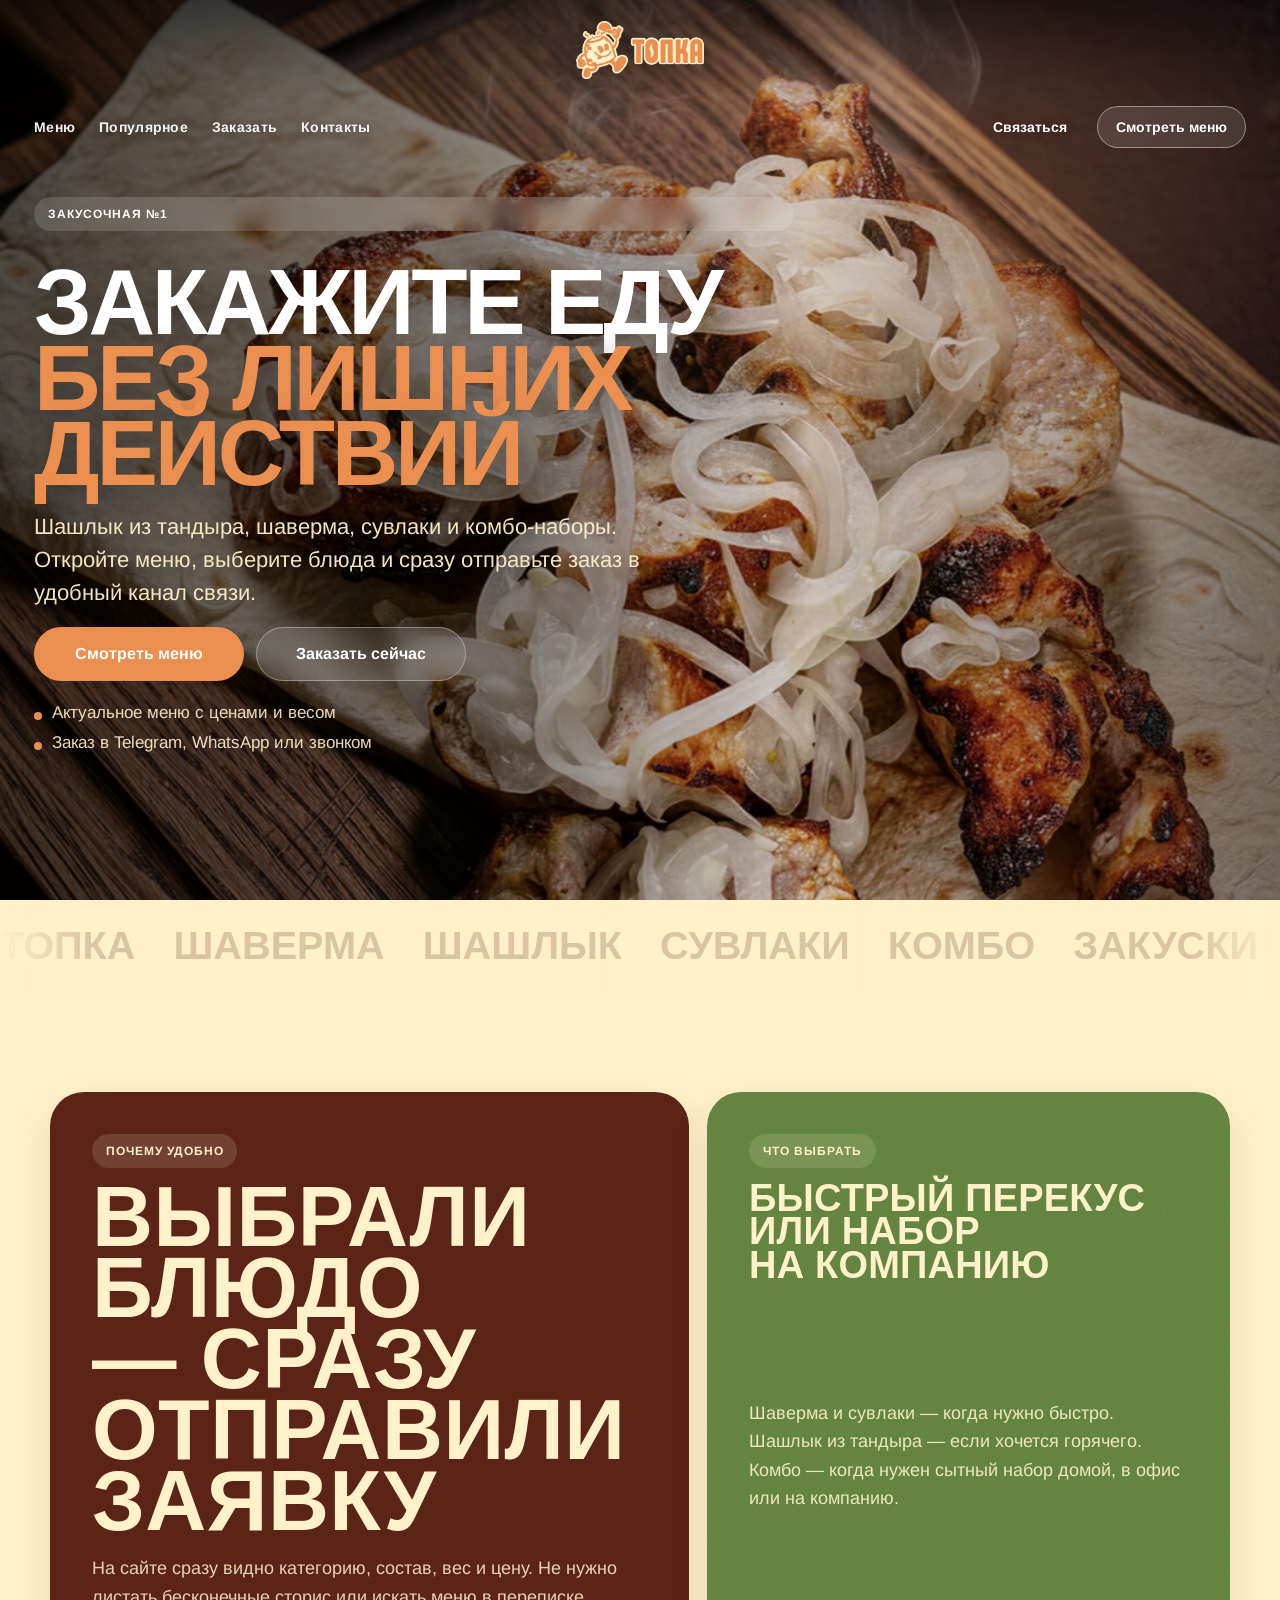
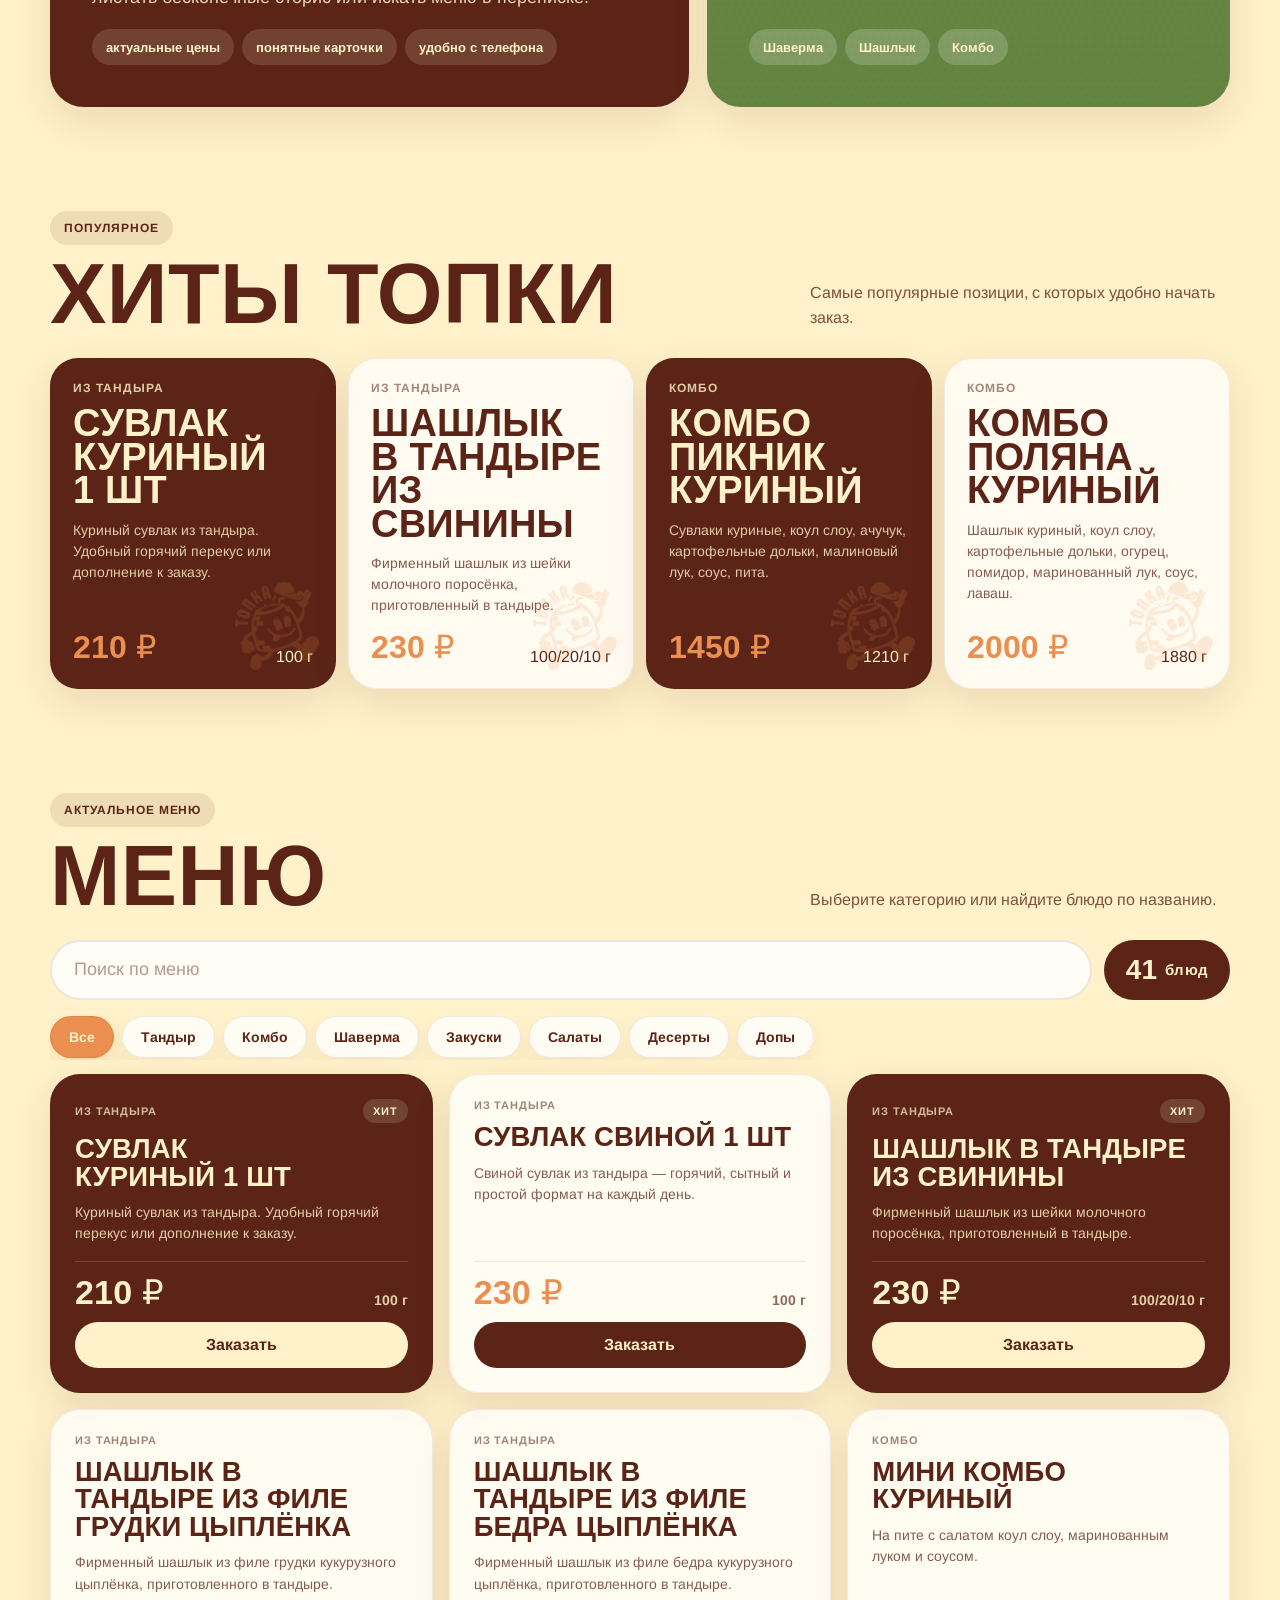
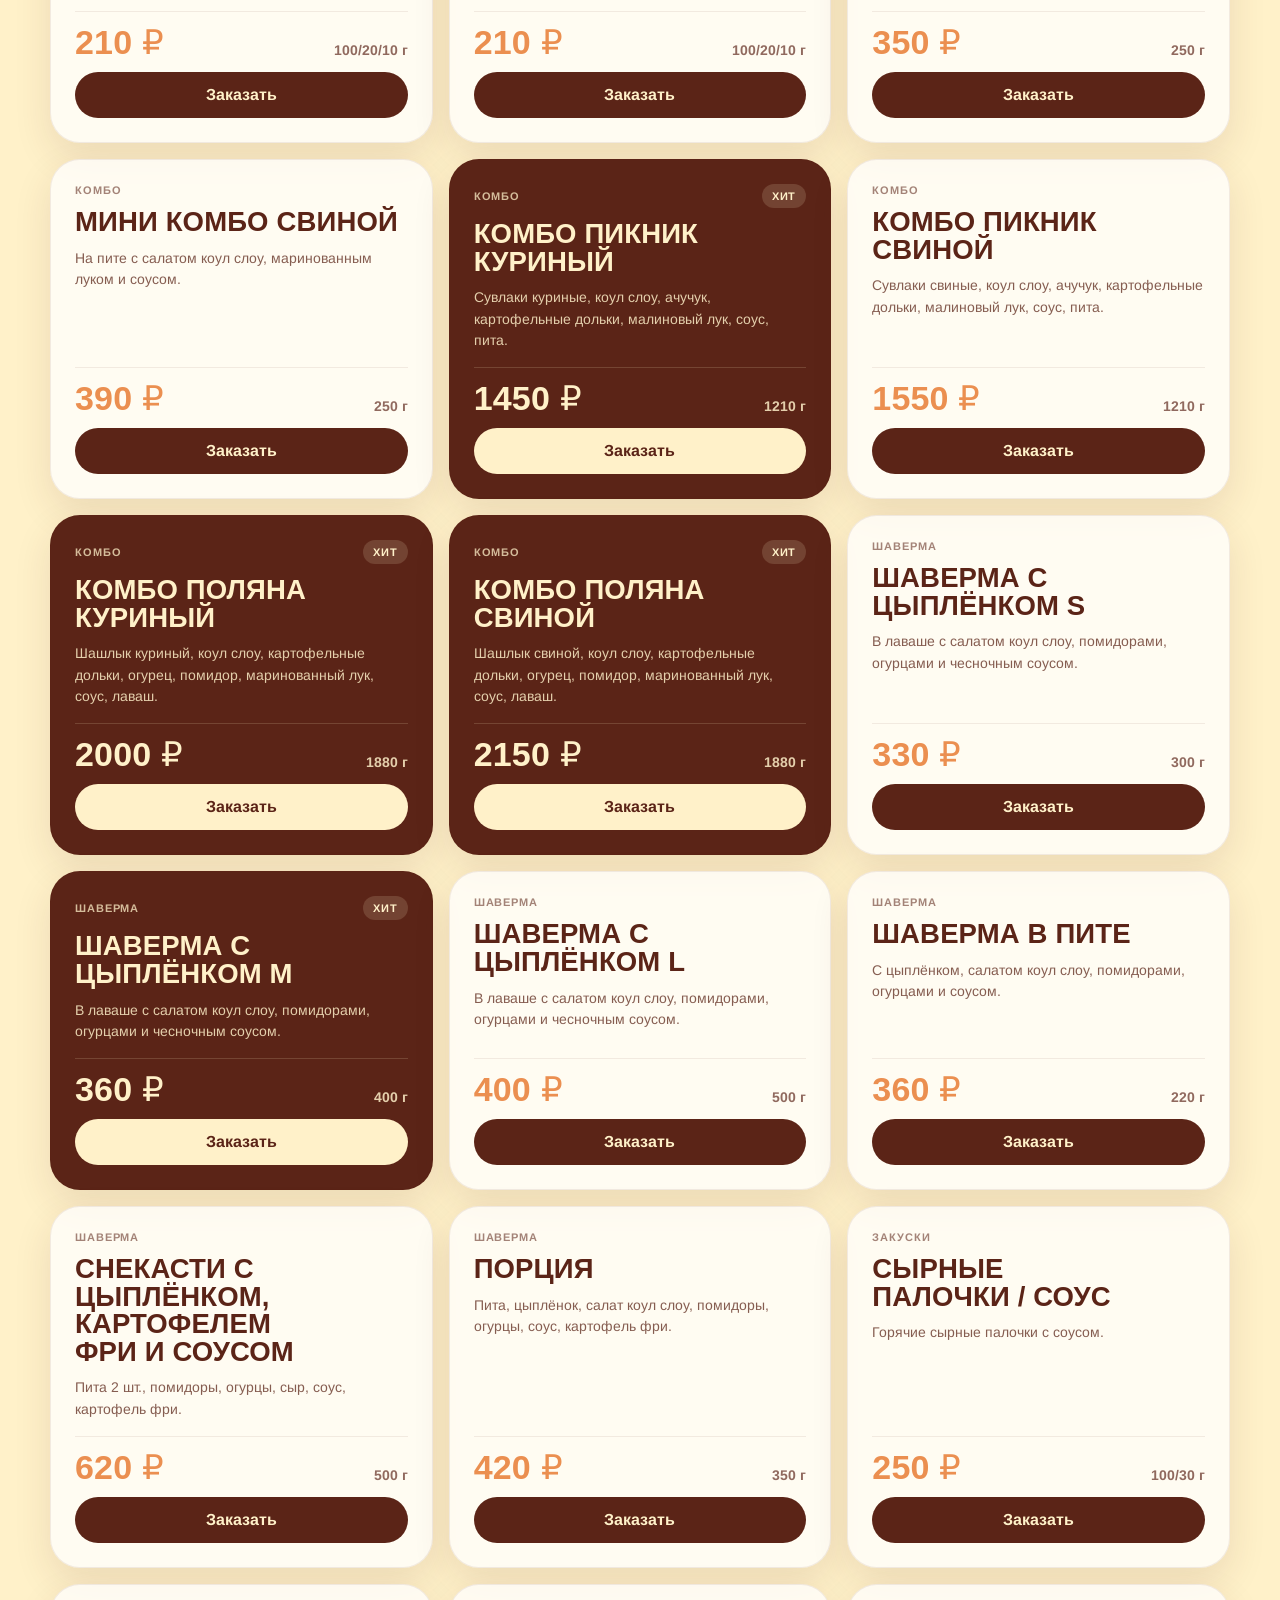
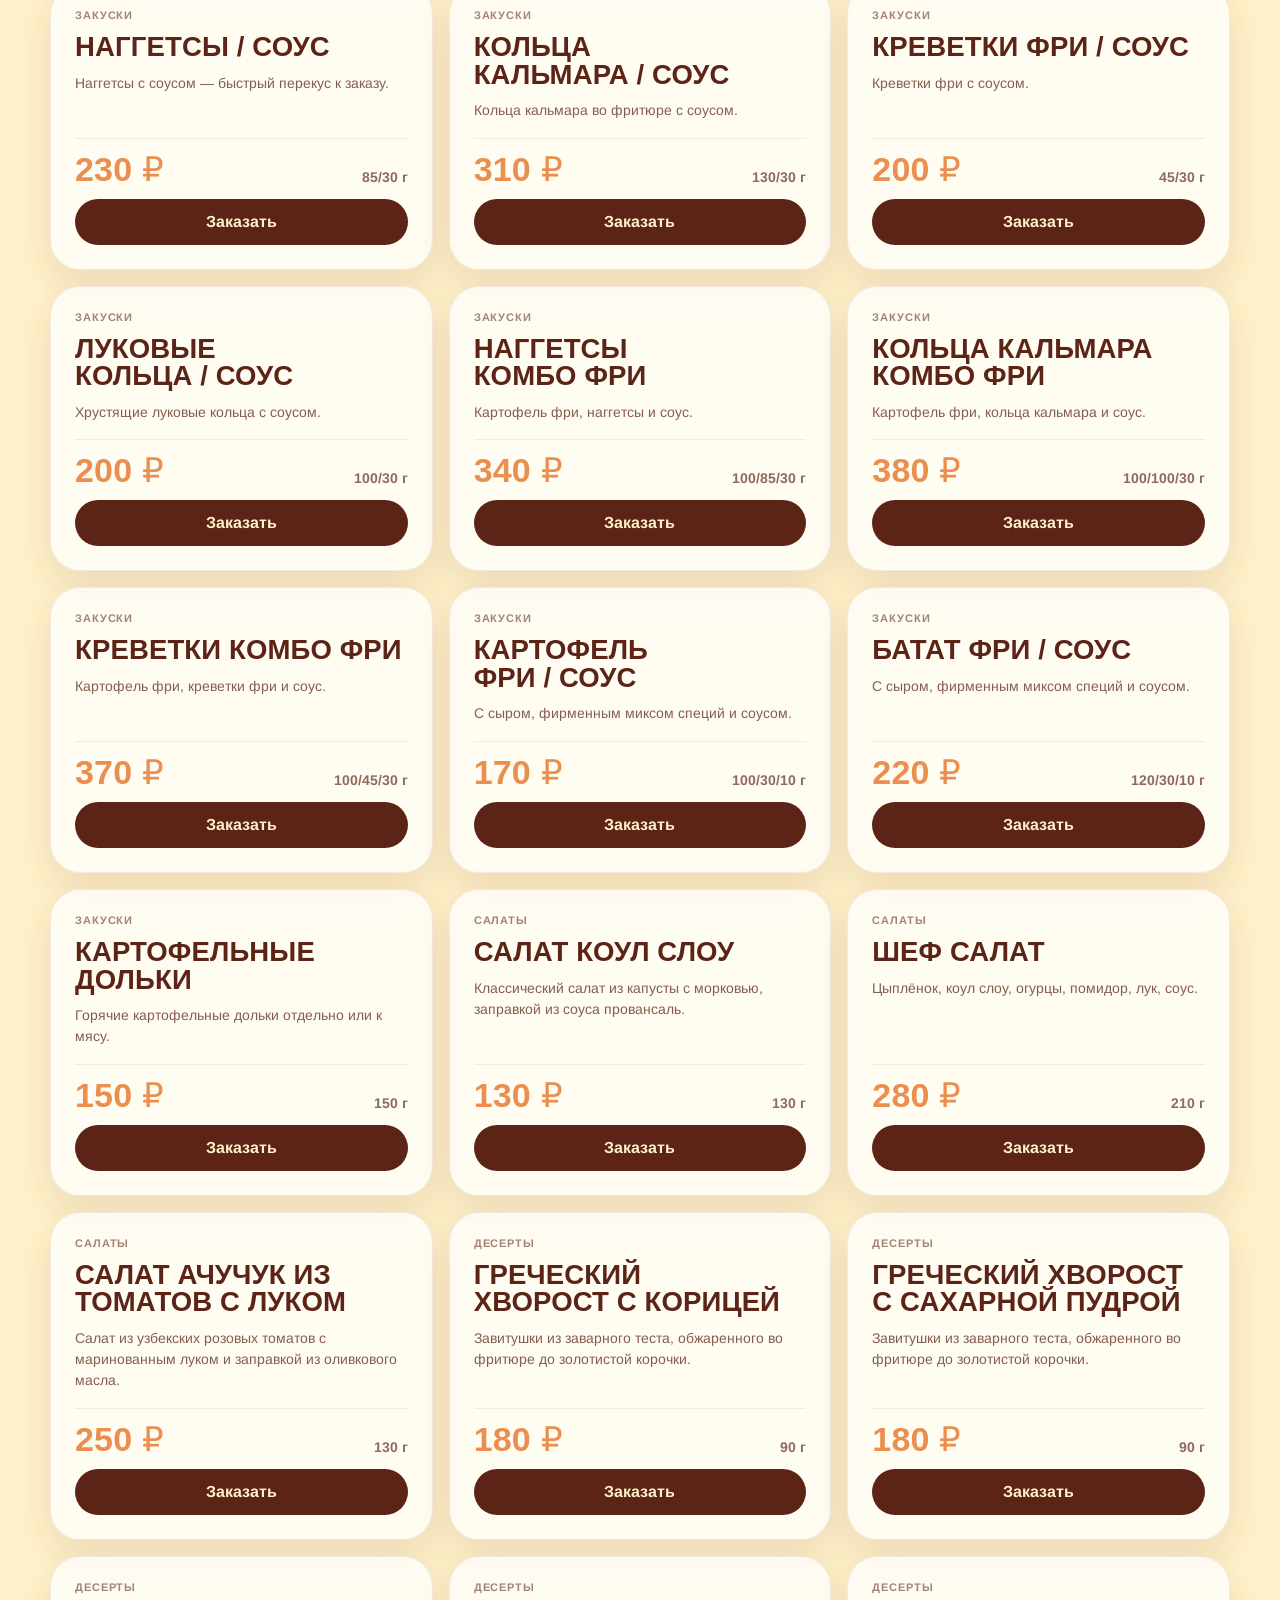
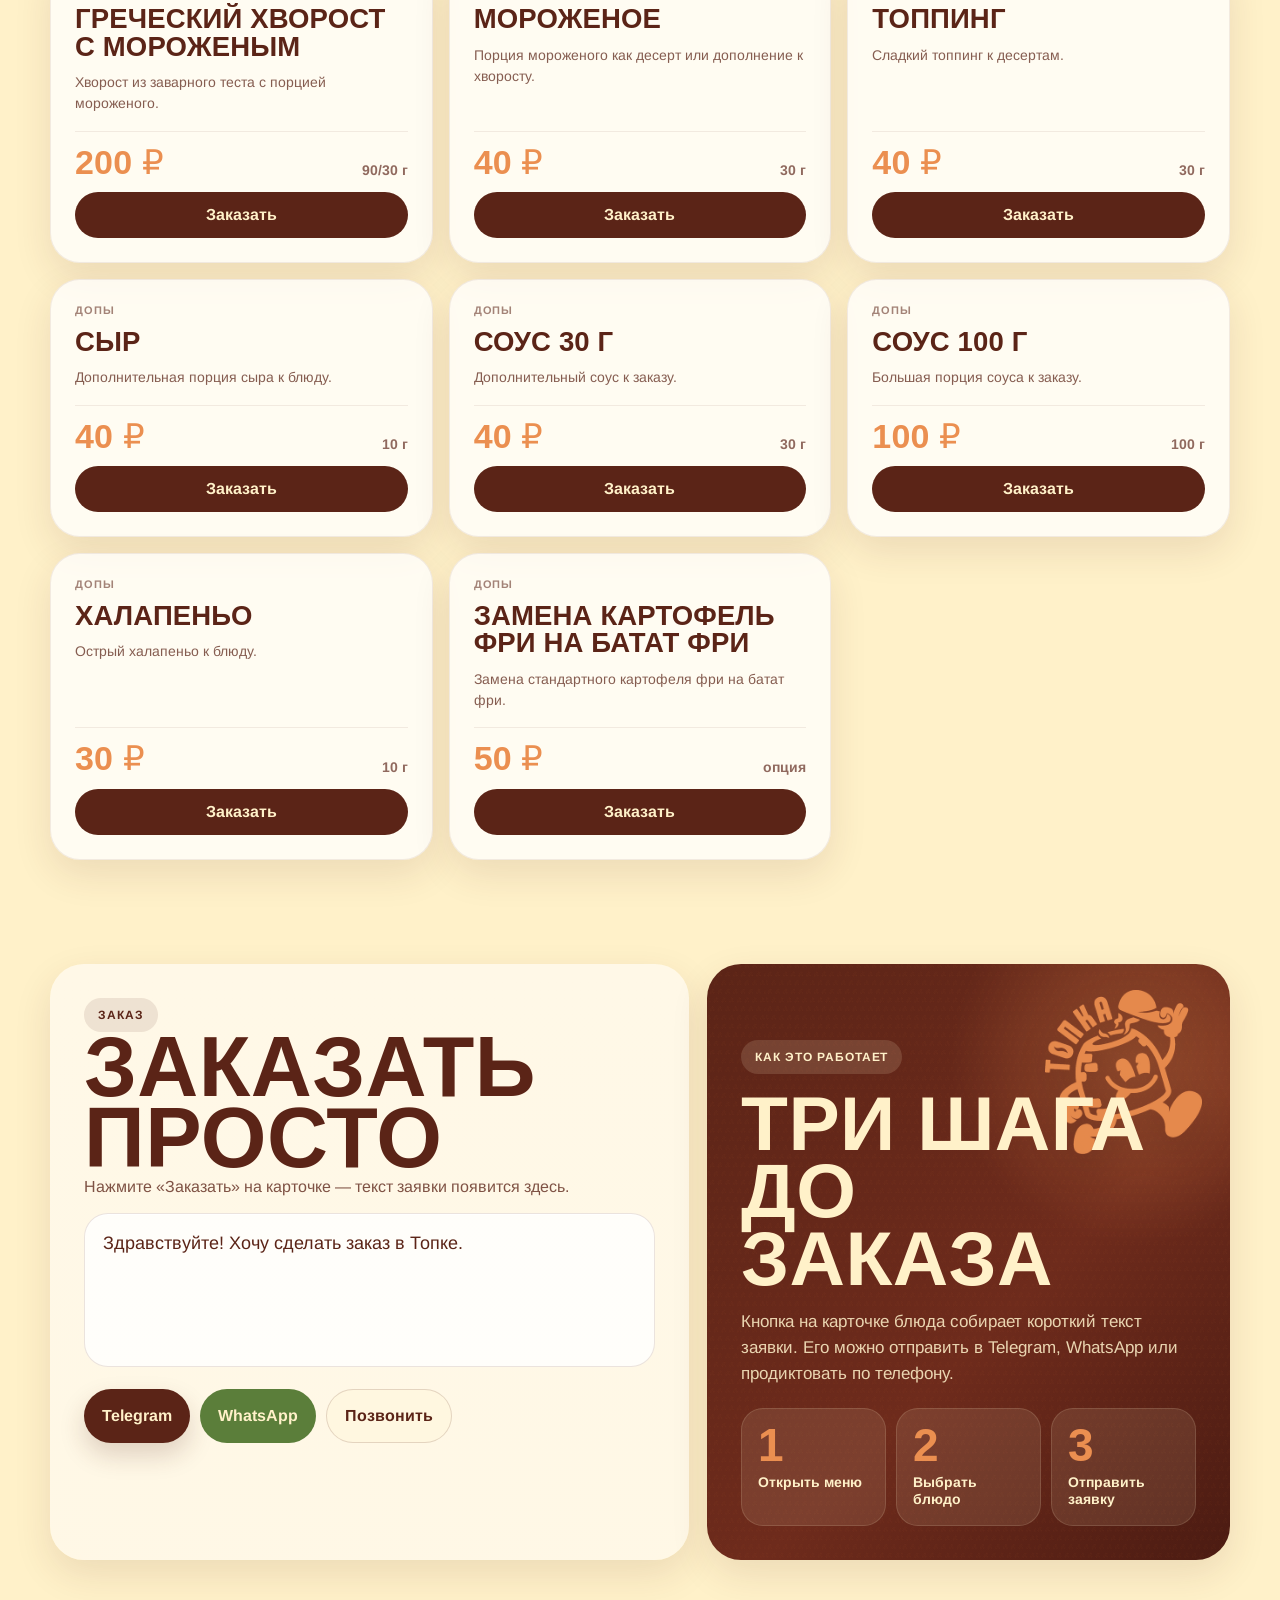
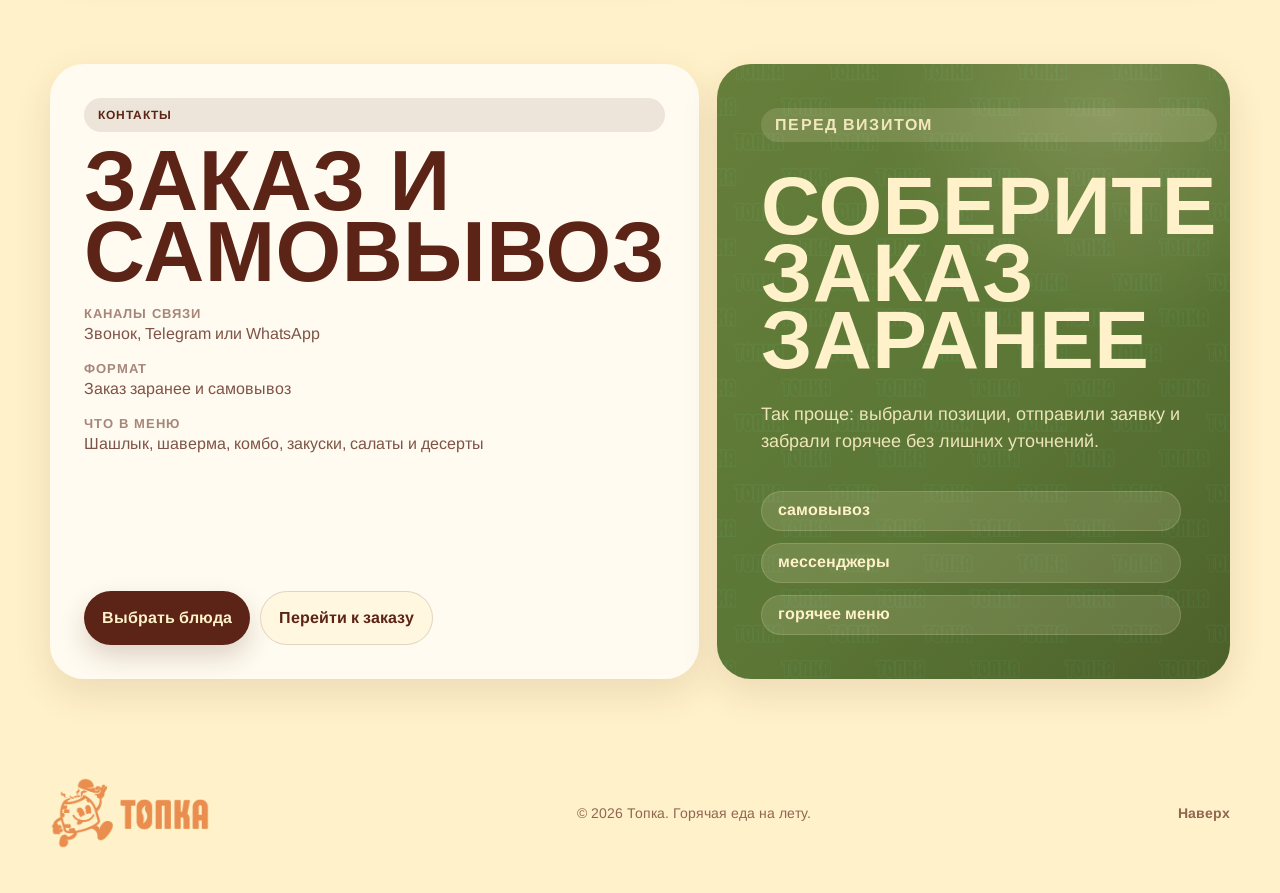
==== preview_single_js.html @ 7ed161bb "Add files via upload" ====
<!doctype html>
<html lang="ru" class="no-js">
<head>
  <meta charset="utf-8" />
  <meta name="viewport" content="width=device-width, initial-scale=1" />
  <title>Топка — шашлык, шаверма и комбо</title>
  <meta name="description" content="Топка — закусочная с шашлыком из тандыра, сувлаками, шавермой, комбо-наборами, закусками, салатами и десертами." />
  <meta property="og:title" content="Топка — шашлык, шаверма и комбо" />
  <meta property="og:description" content="Шашлык из тандыра, сувлаки, шаверма, комбо и закуски. Смотрите меню и оформляйте заказ в пару кликов." />
  <meta property="og:image" content="assets/shashlik.webp" />
  <style>
@font-face{
  font-family:'Phenomena';
  src:url('assets/fonts/Phenomena-Thin.ttf') format('truetype');
  font-weight:100;
  font-style:normal;
  font-display:swap;
}
@font-face{
  font-family:'Phenomena';
  src:url('assets/fonts/Phenomena-ExtraLight.ttf') format('truetype');
  font-weight:200;
  font-style:normal;
  font-display:swap;
}
@font-face{
  font-family:'Phenomena';
  src:url('assets/fonts/Phenomena-Light.ttf') format('truetype');
  font-weight:300;
  font-style:normal;
  font-display:swap;
}
@font-face{
  font-family:'Phenomena';
  src:url('assets/fonts/Phenomena-Regular.ttf') format('truetype');
  font-weight:400;
  font-style:normal;
  font-display:swap;
}
@font-face{
  font-family:'Phenomena';
  src:url('assets/fonts/Phenomena-Bold.ttf') format('truetype');
  font-weight:700;
  font-style:normal;
  font-display:swap;
}
@font-face{
  font-family:'Phenomena';
  src:url('assets/fonts/Phenomena-ExtraBold.ttf') format('truetype');
  font-weight:800;
  font-style:normal;
  font-display:swap;
}
@font-face{
  font-family:'Phenomena';
  src:url('assets/fonts/Phenomena-Black.ttf') format('truetype');
  font-weight:900;
  font-style:normal;
  font-display:swap;
}

@font-face{
  font-family:'Arimo';
  src:url('assets/fonts/Arimo-VariableFont_wght.ttf') format('truetype');
  font-weight:400 900;
  font-style:normal;
  font-display:swap;
}
@font-face{
  font-family:'Arimo';
  src:url('assets/fonts/Arimo-Italic-VariableFont_wght.ttf') format('truetype');
  font-weight:400 900;
  font-style:italic;
  font-display:swap;
}
@font-face{
  font-family:'Arimo';
  src:url('assets/fonts/Arimo-Regular.ttf') format('truetype');
  font-weight:400;
  font-style:normal;
  font-display:swap;
}
@font-face{
  font-family:'Arimo';
  src:url('assets/fonts/Arimo-Italic.ttf') format('truetype');
  font-weight:400;
  font-style:italic;
  font-display:swap;
}
@font-face{
  font-family:'Arimo';
  src:url('assets/fonts/Arimo-Medium.ttf') format('truetype');
  font-weight:500;
  font-style:normal;
  font-display:swap;
}
@font-face{
  font-family:'Arimo';
  src:url('assets/fonts/Arimo-MediumItalic.ttf') format('truetype');
  font-weight:500;
  font-style:italic;
  font-display:swap;
}
@font-face{
  font-family:'Arimo';
  src:url('assets/fonts/Arimo-SemiBold.ttf') format('truetype');
  font-weight:600;
  font-style:normal;
  font-display:swap;
}
@font-face{
  font-family:'Arimo';
  src:url('assets/fonts/Arimo-SemiBoldItalic.ttf') format('truetype');
  font-weight:600;
  font-style:italic;
  font-display:swap;
}
@font-face{
  font-family:'Arimo';
  src:url('assets/fonts/Arimo-Bold.ttf') format('truetype');
  font-weight:700 900;
  font-style:normal;
  font-display:swap;
}
@font-face{
  font-family:'Arimo';
  src:url('assets/fonts/Arimo-BoldItalic.ttf') format('truetype');
  font-weight:700 900;
  font-style:italic;
  font-display:swap;
}

:root{
  --orange:#EB8F50;
  --orange-2:#f3aa6a;
  --cream:#FFF1C9;
  --cream-2:#fff7e0;
  --beige:#EFD7A6;
  --green:#5B7E3A;
  --green-dark:#47652d;
  --brown:#5B2417;
  --brown-soft:#74301f;
  --ink:#2d140d;
  --white:#fff;
  --shadow:0 26px 70px rgba(79,35,24,.16);
  --shadow-soft:0 14px 38px rgba(79,35,24,.11);
  --radius-xl:36px;
  --radius-lg:28px;
  --radius-md:20px;
  --font-head:'Phenomena','Arial Narrow',Arial,sans-serif;
  --font-body:'Arimo',Arial,sans-serif;
  --container:min(1180px,calc(100% - 28px));
  --header-height:74px;
}


*{box-sizing:border-box}
html{scroll-behavior:smooth;scroll-padding-top:calc(var(--header-height) + 26px);-webkit-text-size-adjust:100%}
body{margin:0;min-width:320px;font-family:var(--font-body);color:var(--brown);background:var(--cream);overflow-x:hidden}
a{color:inherit;text-decoration:none}
img{display:block;max-width:100%}
button,input,textarea{font:inherit}
button{cursor:pointer}

.page-bg{position:fixed;inset:0;z-index:-3;background:radial-gradient(circle at 12% 5%,rgba(235,143,80,.22),transparent 30%),radial-gradient(circle at 90% 16%,rgba(91,126,58,.14),transparent 30%),linear-gradient(180deg,var(--cream),#fff7dd 48%,var(--cream))}
.page-bg:after{content:"";position:absolute;inset:0;background:url('assets/pattern-word.png') top center/620px auto;opacity:.04}

*{scrollbar-width:thin;scrollbar-color:rgba(91,36,23,.25) transparent}
*::-webkit-scrollbar{height:8px;width:8px}
*::-webkit-scrollbar-thumb{background:rgba(91,36,23,.22);border-radius:999px}

.header,.hero,.section,.marquee{width:var(--container);margin:0 auto}
.section{padding:56px 0}.section + .section{padding-top:34px}
.js .reveal{opacity:0;transform:translateY(18px);transition:opacity .55s ease,transform .55s ease}.js .reveal.is-visible{opacity:1;transform:none}

.eyebrow{display:inline-flex;align-items:center;min-height:34px;padding:0 14px;border-radius:999px;background:rgba(91,36,23,.10);font-size:12px;font-weight:900;text-transform:uppercase;letter-spacing:.08em;color:var(--brown)}
.eyebrow--cream{background:rgba(255,241,201,.14);color:var(--cream)}
h1,h2,h3{margin:0;font-family:var(--font-head);line-height:.94;letter-spacing:-.02em;text-transform:uppercase;text-wrap:balance}
h1{margin-top:16px;font-size:clamp(46px,14vw,76px);color:var(--brown)}
h1 span{color:var(--orange)}
h2{font-size:clamp(38px,12vw,62px)}
h3{font-size:clamp(26px,8vw,38px)}
p{line-height:1.58;margin:0}.hero__lead,.section-head p,.panel p,.order p,.contacts dd{font-size:16px;color:rgba(91,36,23,.78)}

.header{position:sticky;top:10px;z-index:70;min-height:68px;margin-top:12px;padding:10px 12px 10px 16px;display:flex;align-items:center;gap:14px;border:1px solid rgba(91,36,23,.12);border-radius:999px;background:rgba(255,247,224,.96);backdrop-filter:blur(18px);box-shadow:0 16px 44px rgba(79,35,24,.10)}
.brand{width:144px;flex:0 0 auto}.brand img{width:100%}
.nav,.header__cta{display:none}
.burger{display:block;width:46px;height:46px;margin-left:auto;border:0;border-radius:50%;background:var(--brown);padding:13px}.burger span{display:block;height:2px;margin:5px 0;background:var(--cream);border-radius:8px;transition:.2s ease}
.header.is-open{border-radius:26px;align-items:flex-start;flex-wrap:wrap;padding-bottom:14px}.header.is-open .nav{display:grid;order:3;width:100%;padding:8px 2px 4px;gap:8px}.header.is-open .nav a{font-size:16px;font-weight:900;padding:8px 10px;border-radius:12px}.header.is-open .header__cta{display:flex;order:2;width:100%;justify-content:center}

.hero{display:grid;grid-template-columns:1fr;gap:24px;align-items:center;padding:40px 0 44px}
.hero__copy{display:flex;flex-direction:column;gap:18px}
.hero__lead{max-width:640px;font-size:18px}
.hero__actions{display:grid;grid-template-columns:1fr;gap:10px}
.btn{display:inline-flex;align-items:center;justify-content:center;min-height:54px;padding:15px 18px;border-radius:999px;font-weight:900;text-align:center;transition:transform .18s ease,box-shadow .18s ease,background .18s ease}.btn:hover{transform:translateY(-2px)}
.btn--dark{background:var(--brown);color:var(--cream);box-shadow:0 12px 26px rgba(79,35,24,.18)}.btn--light{background:var(--cream-2);color:var(--brown);border:1px solid rgba(91,36,23,.16)}.btn--green{background:var(--green);color:var(--cream)}
.hero__list{display:grid;gap:10px;padding:0;margin:0;list-style:none;max-width:520px}.hero__list li{position:relative;padding-left:18px;font-size:15px;color:rgba(91,36,23,.8)}.hero__list li:before{content:"";position:absolute;left:0;top:.55em;width:8px;height:8px;border-radius:50%;background:var(--orange)}
.hero__stats{display:grid;grid-template-columns:1fr;gap:10px;max-width:760px}.hero__stats div{display:flex;align-items:center;gap:12px;padding:14px 16px;border-radius:22px;background:rgba(255,255,255,.5);border:1px solid rgba(91,36,23,.08);box-shadow:var(--shadow-soft)}.hero__stats b{display:block;font-family:var(--font-head);font-size:34px;line-height:1;color:var(--orange)}.hero__stats span{font-size:13px;font-weight:900;color:rgba(91,36,23,.74)}

.hero__media{position:relative;display:grid;gap:12px;align-self:stretch}
.hero__photo-card{position:relative;overflow:hidden;border-radius:32px;box-shadow:var(--shadow);background:#d8c29f}
.hero__photo-card img{width:100%;height:320px;object-fit:cover}
.hero__photo-badge{position:absolute;left:14px;bottom:14px;padding:10px 14px;border-radius:999px;background:rgba(91,36,23,.95);color:var(--cream);font-size:12px;font-weight:900;letter-spacing:.07em;text-transform:uppercase}
.hero__mini-card{padding:18px 18px 16px;border-radius:26px;color:var(--cream);box-shadow:var(--shadow-soft);position:relative;overflow:hidden}
.hero__mini-card strong{display:block;font-family:var(--font-head);font-size:34px;line-height:.92;letter-spacing:-.015em;text-transform:uppercase;margin-bottom:8px}
.hero__mini-card span{display:block;font-size:14px;line-height:1.45;color:rgba(255,241,201,.9)}
.hero__mini-card--orange{background:linear-gradient(180deg,var(--orange),#d77534)}
.hero__mini-card--orange:after{content:'';position:absolute;right:14px;top:14px;width:88px;height:88px;border-radius:24px;background:rgba(255,241,201,.9);background-image:url('assets/logo-mark.png');background-repeat:no-repeat;background-position:center;background-size:72px auto;opacity:.95}
.hero__mini-card--green{background:linear-gradient(180deg,var(--green),var(--green-dark));background-image:linear-gradient(180deg,rgba(91,126,58,.98),rgba(70,100,41,.98)),url('assets/pattern-mascot.png');background-size:auto,110px auto;background-blend-mode:normal,soft-light}

.marquee{overflow:hidden;padding:6px 0 8px}.marquee--soft{mask-image:linear-gradient(90deg,transparent 0,black 8%,black 92%,transparent 100%)}.marquee__track{display:flex;gap:26px;min-width:max-content;animation:marquee 28s linear infinite}.marquee span{font-family:var(--font-head);font-size:24px;text-transform:uppercase;color:rgba(91,36,23,.20)}@keyframes marquee{from{transform:translateX(0)}to{transform:translateX(-50%)}}

.split,.order,.contacts{display:grid;gap:14px}.panel,.order__content,.order__card,.contacts__info,.map-card{padding:26px;border-radius:30px;box-shadow:var(--shadow-soft)}
.panel{display:flex;flex-direction:column;justify-content:space-between;gap:18px}.panel h2,.panel h3{margin-top:14px}
.panel--brown{background:var(--brown);color:var(--cream)}.panel--brown p{color:rgba(255,241,201,.86)}
.panel--pattern{background:linear-gradient(180deg,rgba(91,126,58,.94),rgba(91,126,58,.94)),url('assets/pattern-mascot.png') top left/130px auto;color:var(--cream)}.panel--pattern p{color:rgba(255,241,201,.9)}
.mini-benefits{display:flex;flex-wrap:wrap;gap:8px}.mini-benefits span{display:inline-flex;align-items:center;min-height:36px;padding:0 14px;border-radius:999px;background:rgba(255,255,255,.18);font-size:13px;font-weight:900}.mini-benefits--contrast span{background:rgba(255,241,201,.14);color:var(--cream)}

.section-head{display:grid;gap:14px;margin-bottom:22px}.section-head h2{margin-top:14px}.section-head--menu{padding:0}
.hits .section-head p{max-width:460px}
.hit-grid{display:grid;grid-template-columns:1fr;gap:12px}.hit-card{position:relative;display:flex;flex-direction:column;gap:12px;min-height:250px;padding:22px;border-radius:28px;background:rgba(255,255,255,.72);border:1px solid rgba(91,36,23,.08);box-shadow:var(--shadow-soft);overflow:hidden}.hit-card:nth-child(odd){background:var(--brown);color:var(--cream)}.hit-card:nth-child(odd) p,.hit-card:nth-child(odd) .hit-card__label{color:rgba(255,241,201,.82)}.hit-card h3{font-size:clamp(28px,8vw,38px)}.hit-card p{font-size:14px;line-height:1.5;color:rgba(91,36,23,.74)}.hit-card__label{font-size:12px;font-weight:900;text-transform:uppercase;letter-spacing:.08em;color:rgba(91,36,23,.54)}.hit-card img{position:absolute;right:16px;bottom:18px;width:84px;opacity:.16}.hit-card__meta{display:flex;align-items:flex-end;justify-content:space-between;gap:12px;margin-top:auto}.hit-card__meta strong{font-family:var(--font-head);font-size:32px;color:var(--orange)}.hit-skeleton{padding:24px;border-radius:24px;background:rgba(255,255,255,.6);font-weight:900}

.menu-section{padding-top:44px}
.menu-tools{display:grid;grid-template-columns:1fr;gap:12px;align-items:center;margin-bottom:14px}
.search-wrap input{width:100%;height:60px;padding:0 22px;border:2px solid rgba(91,36,23,.10);border-radius:999px;background:rgba(255,255,255,.82);color:var(--brown);outline:none;font-size:18px}
.search-wrap input::placeholder{color:rgba(91,36,23,.46)}.search-wrap input:focus{border-color:var(--orange);box-shadow:0 0 0 5px rgba(235,143,80,.12)}
.menu-count{height:60px;padding:0 18px;display:flex;align-items:center;justify-content:center;gap:8px;border-radius:999px;background:var(--brown);color:var(--cream);font-weight:900;white-space:nowrap;justify-self:start;min-width:126px}.menu-count span{font-family:var(--font-head);font-size:28px;line-height:1}.menu-count small{font-size:15px;letter-spacing:.02em}
.tabs-wrap{position:sticky;top:calc(var(--header-height) + 18px);z-index:50;padding:8px 0 10px;background:linear-gradient(180deg,rgba(255,241,201,.98),rgba(255,241,201,.90),rgba(255,241,201,0))}
.category-tabs{display:flex;gap:8px;overflow-x:auto;padding:2px 0 2px;scrollbar-width:none}.category-tabs::-webkit-scrollbar{display:none}
.tab{flex:0 0 auto;min-height:42px;padding:0 18px;border:1px solid rgba(91,36,23,.09);border-radius:999px;background:rgba(255,255,255,.78);color:var(--brown);font-size:14px;font-weight:900;box-shadow:0 8px 18px rgba(79,35,24,.05)}.tab.is-active{background:var(--orange);color:var(--cream);box-shadow:0 10px 22px rgba(235,143,80,.2)}
.menu-status{display:none;margin:14px 0;padding:16px;border-radius:18px;background:rgba(255,255,255,.6);font-weight:900}.menu-status.is-visible{display:block}
.menu-grid{display:grid;grid-template-columns:1fr;gap:12px}
.menu-card{width:100%;min-width:0;opacity:0;transform:translateY(12px);animation:cardIn .38s ease forwards;display:flex;flex-direction:column;padding:18px;border-radius:24px;background:rgba(255,255,255,.76);border:1px solid rgba(91,36,23,.08);box-shadow:var(--shadow-soft)}
.menu-card__top{display:flex;justify-content:space-between;gap:10px;align-items:center;margin-bottom:12px}.menu-card__top span,.menu-card__top em{font-size:11px;font-style:normal;font-weight:900;text-transform:uppercase;letter-spacing:.08em}.menu-card__top span{color:rgba(91,36,23,.56)}.menu-card__top em{padding:6px 10px;border-radius:999px;background:rgba(91,36,23,.10);color:var(--brown)}
.menu-card h3{font-size:clamp(20px,5.8vw,31px);line-height:1;letter-spacing:-.015em;overflow-wrap:anywhere;hyphens:auto;text-wrap:balance}
.menu-card p{margin:12px 0 16px;font-size:14px;line-height:1.52;color:rgba(91,36,23,.74);display:block;min-height:auto;overflow:visible}
.menu-card__meta{margin-top:auto;padding-top:14px;border-top:1px solid rgba(91,36,23,.08);display:grid;grid-template-columns:minmax(0,1fr) auto;align-items:end;gap:10px}
.menu-card__meta strong{font-family:var(--font-head);font-size:32px;line-height:.95;color:var(--orange);white-space:nowrap;order:1}.menu-card__meta span{font-weight:900;font-size:14px;color:rgba(91,36,23,.68);justify-self:end;text-align:right;order:2}
.menu-card__order{margin-top:14px;min-height:46px;display:flex;align-items:center;justify-content:center;border-radius:999px;background:var(--brown);color:var(--cream);font-weight:900}
.menu-card.is-hot{background:var(--brown);color:var(--cream)}.menu-card.is-hot p{color:rgba(255,241,201,.84)}.menu-card.is-hot .menu-card__top span{color:rgba(255,241,201,.74)}.menu-card.is-hot .menu-card__top em{background:rgba(255,241,201,.15);color:var(--cream)}.menu-card.is-hot .menu-card__meta{border-top-color:rgba(255,241,201,.16)}.menu-card.is-hot .menu-card__meta strong{color:var(--cream)}.menu-card.is-hot .menu-card__meta span{color:rgba(255,241,201,.84)}.menu-card.is-hot .menu-card__order{background:var(--cream);color:var(--brown)}
@keyframes cardIn{to{opacity:1;transform:none}}

.order__content{background:linear-gradient(180deg,#fff8e7,rgba(255,248,231,.96))}.order__card{background:var(--brown);color:var(--cream);display:flex;flex-direction:column;justify-content:space-between;gap:20px}.order__card img{width:184px}.order__card ol{margin:0;padding-left:18px;display:grid;gap:12px}.order__message{width:100%;min-height:140px;margin-top:14px;padding:16px 18px;border:1px solid rgba(91,36,23,.12);border-radius:24px;resize:none;background:rgba(255,255,255,.78);color:var(--brown)}.order__actions{display:grid;grid-template-columns:1fr;gap:10px;margin-top:18px}

.contacts__info{background:rgba(255,255,255,.72)}.contacts__info h2{margin:14px 0 18px}.contacts dl{display:grid;gap:14px;margin:0}.contacts dt{margin-bottom:4px;font-size:13px;font-weight:900;text-transform:uppercase;letter-spacing:.08em;color:rgba(91,36,23,.54)}.contacts dd{margin:0}
.map-card{position:relative;overflow:hidden;display:flex;align-items:flex-end;min-height:250px;background:linear-gradient(180deg,rgba(91,126,58,.96),rgba(75,106,45,.96));color:var(--cream)}.map-card img{position:absolute;inset:0;width:100%;height:100%;object-fit:cover;opacity:.08}.map-card div{position:relative;display:grid;gap:12px;max-width:420px}.map-card strong{font-family:var(--font-head);font-size:clamp(42px,10vw,64px);line-height:.92;text-transform:uppercase;letter-spacing:-.015em}.map-card span{font-size:16px;line-height:1.55;color:rgba(255,241,201,.9)}

.footer{width:var(--container);margin:0 auto;padding:28px 0 110px;color:rgba(91,36,23,.68);font-size:14px}.footer img{width:160px;margin-bottom:10px}.footer p{margin:0 0 10px}.footer a{font-weight:900}
.floating-order{position:fixed;left:14px;right:14px;bottom:14px;z-index:45;display:flex;align-items:center;justify-content:center;min-height:54px;border-radius:999px;background:var(--brown);color:var(--cream);font-weight:900;box-shadow:0 18px 30px rgba(79,35,24,.22)}
.scroll-top{position:fixed;right:14px;bottom:82px;z-index:45;width:48px;height:48px;border:0;border-radius:50%;background:var(--orange);color:var(--cream);font-size:20px;box-shadow:0 18px 30px rgba(235,143,80,.24);opacity:0;pointer-events:none;transform:translateY(12px);transition:.2s ease}.scroll-top.is-visible{opacity:1;pointer-events:auto;transform:none}

@media (min-width:520px){
  .hero__actions,.order__actions{display:flex;flex-wrap:wrap}.btn{width:auto}
  .hero__stats{grid-template-columns:repeat(3,1fr)}.hero__stats div{display:block}
  .menu-tools{grid-template-columns:minmax(0,1fr) auto}.menu-count{justify-self:stretch}
  .menu-grid{grid-template-columns:repeat(2,minmax(0,1fr));gap:14px}
  .hit-grid{grid-template-columns:repeat(2,minmax(0,1fr))}
  .footer{display:flex;align-items:center;justify-content:space-between;gap:18px}.footer img{margin-bottom:0}.footer p{margin:0}
}

@media (min-width:760px){
  :root{--header-height:74px}
  .header{min-height:74px;padding:12px 14px 12px 18px}.brand{width:184px}
  .section{padding:70px 0}.hero{padding:54px 0 58px}
  .hero__media{grid-template-columns:1.1fr .9fr;grid-template-areas:'photo orange' 'photo green';align-items:stretch}.hero__photo-card{grid-area:photo}.hero__photo-card img{height:100%}.hero__mini-card--orange{grid-area:orange}.hero__mini-card--green{grid-area:green}
  .section-head{display:grid;grid-template-columns:minmax(0,1fr) minmax(280px,420px);align-items:end;gap:24px;margin-bottom:28px}.section-head p{margin:0}
  .split,.order,.contacts{gap:18px}.panel,.order__content,.order__card,.contacts__info,.map-card{padding:34px;border-radius:34px}
  .menu-section{padding-top:64px}.menu-card{padding:22px;border-radius:28px}.menu-card h3{font-size:clamp(23px,3vw,33px)}.menu-card__meta strong{font-size:34px}.floating-order{display:none}.scroll-top{bottom:18px;right:18px;width:54px;height:54px}
}

@media (min-width:980px){
  :root{--header-height:78px}
  .nav{margin-left:auto;display:flex;gap:20px;align-items:center}.nav a{font-size:14px;font-weight:900;letter-spacing:.02em;opacity:.78}.nav a:hover{opacity:1;color:var(--orange)}
  .header__cta{display:inline-flex;padding:14px 20px;border-radius:999px;background:var(--brown);color:var(--cream);font-weight:900;box-shadow:0 12px 24px rgba(79,35,24,.16)}
  .burger{display:none}
  .hero{min-height:calc(100vh - 110px);grid-template-columns:minmax(0,1fr) minmax(450px,1fr);gap:44px;padding:60px 0 64px}
  .hero__media{min-height:560px;grid-template-columns:1.22fr .78fr;gap:16px}.hero__photo-card{border-radius:38px}.hero__photo-card img{height:100%}.hero__mini-card{padding:24px 24px 20px;border-radius:30px}.hero__mini-card strong{font-size:44px}
  .split{grid-template-columns:1.1fr .9fr}.panel{min-height:360px;padding:42px}.panel p{font-size:18px}
  .hit-grid{grid-template-columns:repeat(4,minmax(0,1fr))}
  .order{grid-template-columns:1.1fr .9fr}.contacts{grid-template-columns:.92fr 1.08fr}
  .menu-grid{grid-template-columns:repeat(3,minmax(0,1fr));gap:16px}.menu-card{padding:24px;border-radius:30px}.menu-card h3{font-size:clamp(24px,2.15vw,34px)}
  .footer{padding-bottom:44px}
}

@media (max-width:519px){
  .menu-grid{grid-template-columns:1fr}
  .menu-card h3{font-size:clamp(22px,9vw,30px)}
  .menu-card__meta{grid-template-columns:1fr auto;align-items:end}
  .menu-card__meta strong{font-size:30px}
}

@media (max-width:374px){
  :root{--container:min(100% - 18px,1180px)}
  .brand{width:130px}.header{width:min(100% - 14px,1180px)}
  h1{font-size:44px}.section-head--menu h2{font-size:42px}
  .hero__lead{font-size:16px}.hero__photo-card img{height:260px}.hero__mini-card strong{font-size:28px}
  .menu-card{padding:16px}.menu-card h3{font-size:21px}.menu-card p{font-size:13px}.menu-card__meta strong{font-size:27px}.menu-card__meta span{font-size:13px}
  .map-card strong{font-size:34px}
}

@media (max-width:759px){
  :root{--header-height:68px}
  .hero__mini-card--orange:after{width:72px;height:72px;background-size:58px auto;right:12px;top:12px;border-radius:18px}
  .hero__mini-card strong{max-width:70%}
  .marquee{padding-top:2px}
}


/* === V4 FIXES: branded fonts, strip and lower sections === */
:root{
  --font-head:'Phenomena','Impact','Arial Narrow',sans-serif;
  --font-body:'Arimo',Arial,sans-serif;
}

body,
button,
input,
textarea,
.btn,
.nav a,
.header__cta,
.hero__lead,
.menu-card p,
.contacts dd,
.order p{
  font-family:var(--font-body) !important;
}

h1,h2,h3,
.hero__mini-card strong,
.hit-card h3,
.menu-card h3,
.menu-card__meta strong,
.hit-card__meta strong,
.map-card strong,
.hero__stats b,
.menu-count span,
.order-steps b{
  font-family:var(--font-head) !important;
  font-weight:900;
  letter-spacing:.005em;
  font-synthesis:none;
}

h1{font-size:clamp(58px,9vw,104px);line-height:.82;max-width:820px}
h2{font-size:clamp(52px,6.6vw,88px);line-height:.84}
h3{line-height:.88}.hero__lead{font-size:20px;max-width:600px}

/* Полоска как отдельный фирменный элемент, без тяжелой плашки */
.marquee{
  width:100%;
  max-width:100%;
  margin:4px 0 22px;
  padding:26px 0 34px;
  overflow:hidden;
  border:0;
  background:linear-gradient(90deg,rgba(255,241,201,0),rgba(255,241,201,.72),rgba(255,241,201,0));
}
.marquee--brand{
  mask-image:linear-gradient(90deg,transparent 0,black 7%,black 93%,transparent 100%);
}
.marquee__track{
  display:flex;
  align-items:center;
  gap:38px;
  min-width:max-content;
  animation:marquee 34s linear infinite;
}
.marquee span{
  font-family:var(--font-head) !important;
  font-size:clamp(28px,3.1vw,48px);
  line-height:1;
  font-weight:700;
  text-transform:uppercase;
  color:rgba(91,36,23,.22);
  white-space:nowrap;
}

/* Заказ — правый блок теперь информативный, не пустой */
.order{align-items:stretch}.order__content{min-height:430px}
.order__card--new{
  position:relative;
  overflow:hidden;
  min-height:430px;
  padding:34px;
  background:
    radial-gradient(circle at 82% 16%,rgba(235,143,80,.35),transparent 28%),
    linear-gradient(135deg,var(--brown),#6e2b1c 58%,#4b1b12);
}
.order__card--new:before{
  content:"";
  position:absolute;
  inset:0;
  background:url('assets/pattern-mascot.png') center/135px auto;
  opacity:.055;
}
.order__mascot{
  position:absolute;
  right:28px;
  top:26px;
  width:128px;
  max-width:30%;
  opacity:.95;
  filter:drop-shadow(0 14px 22px rgba(0,0,0,.18));
}
.order__card-body{position:relative;max-width:440px;margin-top:42px}
.order__card-body h3{
  margin:16px 0 16px;
  font-size:clamp(56px,6vw,86px);
  color:var(--cream);
}
.order__card-body p{color:rgba(255,241,201,.86);font-size:17px;line-height:1.55;max-width:500px}
.order-steps{
  position:relative;
  display:grid;
  grid-template-columns:repeat(3,minmax(0,1fr));
  gap:10px;
  margin-top:auto;
}
.order-steps div{
  min-height:116px;
  padding:16px;
  border-radius:22px;
  background:rgba(255,241,201,.10);
  border:1px solid rgba(255,241,201,.14);
}
.order-steps b{display:block;font-size:46px;line-height:.9;color:var(--orange)}
.order-steps span{display:block;margin-top:8px;font-weight:900;color:var(--cream);font-size:14px;line-height:1.25}

.order__message{
  min-height:154px;
  font-size:18px;
  line-height:1.5;
  box-shadow:inset 0 1px 0 rgba(255,255,255,.9);
}

/* Контакты — меньше пустоты, понятный финальный CTA */
.contacts{align-items:stretch}.contacts__info{min-height:390px;display:flex;flex-direction:column}.contacts__info dl{gap:18px}.contacts__buttons{display:flex;flex-wrap:wrap;gap:10px;margin-top:auto;padding-top:24px}
.map-card--new{
  align-items:center;
  min-height:390px;
  padding:44px;
  background:
    radial-gradient(circle at 76% 8%,rgba(255,241,201,.18),transparent 32%),
    linear-gradient(135deg,var(--green),#4f7433 58%,#3f5d28);
}
.map-card--new img{opacity:.075}.map-card__content{max-width:560px}.map-card__content strong{display:block;margin:18px 0 16px;font-size:clamp(58px,6.4vw,92px);line-height:.82;color:var(--cream)}.map-card__content p{font-size:18px;line-height:1.48;color:rgba(255,241,201,.9);max-width:520px}.map-card__chips{display:flex;flex-wrap:wrap;gap:10px;margin-top:24px}.map-card__chips span{display:inline-flex;align-items:center;min-height:40px;padding:0 16px;border-radius:999px;background:rgba(255,241,201,.14);border:1px solid rgba(255,241,201,.16);color:var(--cream);font-weight:900}

@media (max-width:979px){
  h1{font-size:clamp(54px,14vw,88px)}
  .order__card--new,.order__content,.contacts__info,.map-card--new{min-height:auto}
  .order__mascot{width:110px;right:22px;top:22px}
  .order__card-body{margin-top:34px;max-width:520px}
}

@media (max-width:640px){
  .marquee{padding:18px 0 24px;margin-bottom:14px}.marquee__track{gap:24px}.marquee span{font-size:30px}
  .order-steps{grid-template-columns:1fr}.order-steps div{min-height:84px;display:flex;align-items:center;gap:14px}.order-steps b{font-size:38px}.order-steps span{margin-top:0}
  .order__card--new,.map-card--new{padding:28px 22px;border-radius:30px}.order__mascot{position:relative;right:auto;top:auto;width:92px;max-width:none;margin-left:auto;margin-bottom:-18px}.order__card-body{margin-top:0}.order__card-body h3,.map-card__content strong{font-size:58px}
  .contacts__buttons .btn{width:100%}
}

/* === V5 FIX: компактная верхняя шапка + аккуратный знак в карточке === */
.header{
  width:min(1080px, calc(100% - 32px));
  min-height:62px;
  padding:8px 10px 8px 14px;
  gap:12px;
}
.brand{width:136px}
.header.is-open{width:min(1080px, calc(100% - 20px))}

/* знак в оранжевой карточке больше не давит на заголовок */
.hero__mini-card--orange{
  isolation:isolate;
}
.hero__mini-card--orange:after{
  right:-18px;
  top:auto;
  bottom:-20px;
  width:132px;
  height:132px;
  border-radius:0;
  background:transparent;
  background-image:url('assets/logo-mark.png');
  background-repeat:no-repeat;
  background-position:center;
  background-size:120px auto;
  opacity:.18;
  z-index:0;
  pointer-events:none;
}
.hero__mini-card--orange strong,
.hero__mini-card--orange span{
  position:relative;
  z-index:1;
}

@media (min-width:760px){
  .header{min-height:64px;padding:9px 10px 9px 16px}
  .brand{width:158px}
}

@media (min-width:980px){
  :root{--header-height:66px}
  .header{
    width:min(1080px, calc(100% - 64px));
    min-height:66px;
    padding:9px 10px 9px 18px;
  }
  .brand{width:166px}
  .nav{gap:16px;margin-left:auto}
  .nav a{font-size:13px}
  .header__cta{
    padding:12px 18px;
    min-height:46px;
    align-items:center;
  }
  .hero__mini-card--orange{
    padding-top:28px;
    padding-right:24px;
  }
  .hero__mini-card--orange strong{
    max-width:100%;
    padding-right:0;
  }
  .hero__mini-card--orange:after{
    right:-20px;
    bottom:-22px;
    width:142px;
    height:142px;
    background-size:128px auto;
    opacity:.16;
  }
}

@media (min-width:1280px){
  .header{width:min(1120px, calc(100% - 96px))}
}

@media (max-width:759px){
  .header{width:min(100% - 18px, 1080px);min-height:60px}
  .brand{width:128px}
  .hero__mini-card--orange:after{
    right:-14px;
    bottom:-18px;
    top:auto;
    width:112px;
    height:112px;
    background-size:102px auto;
    border-radius:0;
    opacity:.16;
  }
  .hero__mini-card strong{max-width:100%;padding-right:0}
}

/* === V6 FIX: ещё компактнее верхнее меню + убрать кривой значок из карточки === */
.header{
  width:min(920px, calc(100% - 36px));
  min-height:58px;
  padding:7px 9px 7px 14px;
  gap:10px;
  border-radius:999px;
}
.brand{width:126px}
.header.is-open{width:min(920px, calc(100% - 18px))}
.header__cta{
  min-height:42px;
  padding:10px 15px;
  font-size:14px;
}
.nav{gap:14px}
.nav a{font-size:13px}

/* В оранжевой карточке оставляем чистый текст без налезающего знака */
.hero__mini-card--orange:after{
  display:none !important;
}
.hero__mini-card--orange{
  padding-right:24px;
}
.hero__mini-card--orange strong,
.hero__mini-card--orange span{
  max-width:100%;
  padding-right:0 !important;
}

@media (min-width:760px){
  :root{--header-height:60px}
  .header{
    width:min(920px, calc(100% - 48px));
    min-height:60px;
    padding:8px 9px 8px 15px;
  }
  .brand{width:140px}
}

@media (min-width:980px){
  :root{--header-height:62px}
  .header{
    width:min(940px, calc(100% - 96px));
    min-height:62px;
    padding:8px 9px 8px 16px;
  }
  .brand{width:146px}
  .nav{gap:14px;margin-left:auto}
  .nav a{font-size:13px}
  .header__cta{
    min-height:44px;
    padding:10px 16px;
    font-size:14px;
  }
}

@media (min-width:1280px){
  .header{width:min(960px, calc(100% - 120px))}
}

@media (max-width:759px){
  :root{--header-height:58px}
  .header{
    width:min(100% - 18px, 920px);
    min-height:58px;
    padding:7px 9px 7px 12px;
  }
  .brand{width:122px}
  .burger{width:42px;height:42px;padding:11px}
  .hero__mini-card--orange{padding-right:18px}
}


/* === V7 HEADER REWORK: full block like Fusion === */
:root{--header-width:min(1120px,calc(100% - 28px));}
.header{width:var(--header-width);display:block;min-height:auto;margin-top:16px;padding:18px 22px;border-radius:34px;background:rgba(255,247,224,.97);border:1px solid rgba(91,36,23,.10);box-shadow:0 18px 40px rgba(79,35,24,.10);backdrop-filter:blur(18px);}
.header__top{display:flex;align-items:center;gap:18px;}
.brand{display:flex;align-items:center;gap:14px;width:auto;min-width:0;flex:0 0 auto;}
.brand img{width:176px;max-width:100%;}
.brand__meta{display:none;flex-direction:column;gap:4px;line-height:1;}
.brand__meta span{font-size:12px;font-weight:900;letter-spacing:.08em;text-transform:uppercase;color:var(--brown);opacity:.7;}
.brand__meta small{font-size:12px;font-weight:700;color:rgba(91,36,23,.58);}
.nav{display:none;}
.header__actions{display:none;}
.header__ghost,.header__cta{display:inline-flex;align-items:center;justify-content:center;min-height:50px;padding:0 18px;border-radius:999px;font-weight:900;white-space:nowrap;}
.header__ghost{background:rgba(91,36,23,.06);border:1px solid rgba(91,36,23,.10);color:var(--brown);}
.header__cta{background:var(--brown);color:var(--cream);box-shadow:0 10px 24px rgba(79,35,24,.14);}
.burger{margin-left:auto;}
.header__bottom{display:none;margin-top:16px;padding-top:14px;border-top:1px solid rgba(91,36,23,.08);align-items:center;justify-content:space-between;gap:16px;}
.header__chips{display:flex;flex-wrap:wrap;gap:8px;}
.header__chips span{display:inline-flex;align-items:center;min-height:36px;padding:0 14px;border-radius:999px;background:rgba(235,143,80,.14);font-size:13px;font-weight:900;color:var(--brown);}
.header__note{font-size:14px;font-weight:700;color:rgba(91,36,23,.62);white-space:nowrap;}

.header.is-open{padding-bottom:18px;border-radius:28px;}
.header.is-open .header__top{align-items:flex-start;flex-wrap:wrap;}
.header.is-open .nav{display:grid;order:3;width:100%;padding-top:8px;gap:8px;}
.header.is-open .nav a{font-size:16px;font-weight:900;padding:10px 12px;border-radius:14px;background:rgba(91,36,23,.04);}
.header.is-open .header__actions{display:grid;grid-template-columns:1fr;gap:8px;order:4;width:100%;padding-top:4px;}
.header.is-open .header__bottom{display:grid;order:5;}

.hero{padding-top:34px;}

@media (min-width:760px){
  .header{padding:20px 24px;border-radius:36px;}
  .brand img{width:190px;}
  .brand__meta{display:flex;}
}

@media (min-width:980px){
  .header{padding:18px 24px 16px;}
  .header__top{display:grid;grid-template-columns:auto 1fr auto;align-items:center;gap:18px;}
  .nav{display:flex;justify-content:center;gap:22px;align-items:center;margin:0;}
  .nav a{font-size:14px;font-weight:900;opacity:.82;}
  .nav a:hover{opacity:1;color:var(--orange);}
  .header__actions{display:flex;align-items:center;gap:10px;}
  .header__bottom{display:flex;}
  .burger{display:none;}
  .header__cta{padding:0 22px;min-height:48px;}
  .header__ghost{min-height:48px;}
  .hero{padding-top:42px;}
}

@media (min-width:1200px){
  .header{width:min(1160px,calc(100% - 40px));}
}

@media (max-width:979px){
  .header__note{white-space:normal;}
}

@media (max-width:640px){
  .header{padding:16px 16px 14px;border-radius:28px;}
  .brand{gap:10px;}
  .brand img{width:150px;}
  .header__chips{gap:6px;}
  .header__chips span{min-height:32px;padding:0 12px;font-size:12px;}
  .hero{padding-top:26px;}
}


/* === V8 HERO REWORK: wide image banner like reference === */
.hero{padding:34px 0 44px;display:block;}
.hero__banner{position:relative;overflow:hidden;min-height:620px;border-radius:42px;background:var(--brown);box-shadow:0 28px 54px rgba(79,35,24,.16);isolation:isolate;}
.hero__image{position:absolute;inset:0;z-index:-3;}
.hero__image img{width:100%;height:100%;object-fit:cover;object-position:center;}
.hero__overlay{position:absolute;inset:0;z-index:-2;background:linear-gradient(90deg, rgba(255,247,224,.98) 0%, rgba(255,247,224,.94) 34%, rgba(255,247,224,.72) 52%, rgba(91,36,23,.18) 70%, rgba(91,36,23,.34) 100%);}
.hero__content{position:relative;z-index:1;display:grid;grid-template-columns:minmax(0, 1.1fr) minmax(280px, .56fr);gap:24px;align-items:end;min-height:620px;padding:54px 54px 110px;}
.eyebrow--hero{background:rgba(91,36,23,.10);}
.hero__copy{display:flex;flex-direction:column;gap:18px;max-width:620px;}
.hero__copy h1{max-width:560px;font-size:clamp(62px,8vw,118px);line-height:.87;letter-spacing:-.035em;text-wrap:balance;}
.hero__copy h1 span{display:block;color:var(--orange);}
.hero__lead{max-width:540px;font-size:22px;line-height:1.5;color:rgba(91,36,23,.82);}
.hero__actions{display:flex;flex-wrap:wrap;gap:12px;}
.hero__actions .btn{min-width:210px;}
.hero__list{display:grid;gap:10px;padding:0;margin:4px 0 0;list-style:none;max-width:520px;}
.hero__list li{position:relative;padding-left:18px;font-size:17px;color:rgba(91,36,23,.84);}
.hero__list li:before{content:"";position:absolute;left:0;top:.55em;width:8px;height:8px;border-radius:50%;background:var(--orange);}
.hero__aside{display:grid;gap:14px;align-self:end;justify-self:end;width:min(100%, 320px);}
.hero__feature{padding:22px 22px 20px;border-radius:28px;background:rgba(91,36,23,.90);color:var(--cream);backdrop-filter:blur(10px);box-shadow:0 18px 32px rgba(79,35,24,.18);}
.hero__feature span{display:block;margin-bottom:10px;font-size:12px;font-weight:900;letter-spacing:.08em;text-transform:uppercase;color:rgba(255,241,201,.7);}
.hero__feature strong{display:block;font-family:var(--font-head);font-size:34px;line-height:.92;text-transform:uppercase;color:var(--cream);}
.hero__stats{display:grid;grid-template-columns:1fr;gap:10px;max-width:none;}
.hero__stats div{display:flex;align-items:center;gap:12px;padding:16px 18px;border-radius:24px;background:rgba(255,247,224,.94);border:1px solid rgba(91,36,23,.08);box-shadow:0 14px 28px rgba(79,35,24,.10);}
.hero__stats b{display:block;font-family:var(--font-head);font-size:36px;line-height:1;color:var(--orange);}
.hero__stats span{font-size:13px;font-weight:900;color:rgba(91,36,23,.74);text-transform:uppercase;letter-spacing:.03em;}
.hero__bottom-line{position:absolute;left:0;right:0;bottom:0;display:flex;gap:22px;align-items:center;padding:18px 30px;border-top:1px solid rgba(255,255,255,.16);background:linear-gradient(90deg, rgba(91,36,23,.92), rgba(120,53,33,.88));overflow:hidden;}
.hero__bottom-line span{flex:0 0 auto;font-family:var(--font-head);font-size:26px;letter-spacing:.02em;text-transform:uppercase;color:rgba(255,241,201,.95);}

.hero__media,.hero__photo-card,.hero__photo-badge,.hero__mini-card{display:none !important;}

@media (max-width:1199px){
  .hero__banner{min-height:580px;}
  .hero__content{grid-template-columns:minmax(0,1fr) 280px;min-height:580px;padding:46px 38px 98px;}
  .hero__copy h1{font-size:clamp(56px,7vw,92px);}
  .hero__lead{font-size:19px;max-width:500px;}
}

@media (max-width:979px){
  .hero{padding-top:28px;}
  .hero__banner{min-height:auto;border-radius:34px;}
  .hero__overlay{background:linear-gradient(180deg, rgba(255,247,224,.95) 0%, rgba(255,247,224,.88) 34%, rgba(255,247,224,.55) 56%, rgba(91,36,23,.42) 100%);}
  .hero__content{grid-template-columns:1fr;gap:18px;min-height:auto;padding:34px 24px 96px;}
  .hero__copy{max-width:none;}
  .hero__copy h1{max-width:620px;font-size:clamp(46px,10vw,78px);}
  .hero__lead{font-size:18px;max-width:620px;}
  .hero__aside{justify-self:start;width:min(100%, 420px);}
  .hero__stats{grid-template-columns:repeat(3,minmax(0,1fr));}
  .hero__stats div{display:grid;gap:4px;align-content:start;padding:16px 14px;}
  .hero__bottom-line{gap:16px;padding:16px 20px;overflow-x:auto;scrollbar-width:none;}
  .hero__bottom-line::-webkit-scrollbar{display:none;}
  .hero__bottom-line span{font-size:22px;}
}

@media (max-width:640px){
  .hero{padding:24px 0 34px;}
  .hero__banner{border-radius:28px;}
  .hero__content{padding:26px 18px 82px;}
  .hero__copy{gap:14px;}
  .hero__copy h1{font-size:clamp(40px,12vw,58px);line-height:.88;}
  .hero__lead{font-size:16px;line-height:1.5;}
  .hero__actions{display:grid;grid-template-columns:1fr;gap:10px;}
  .hero__actions .btn{min-width:0;width:100%;}
  .hero__list li{font-size:15px;}
  .hero__feature{padding:18px 18px 16px;border-radius:22px;}
  .hero__feature strong{font-size:28px;}
  .hero__stats{grid-template-columns:1fr;gap:8px;}
  .hero__stats div{display:flex;padding:14px 16px;border-radius:20px;}
  .hero__bottom-line{padding:14px 16px;}
  .hero__bottom-line span{font-size:18px;}
}


/* === V9 OVERRIDES: full-width compact fixed header + no sticky secondary menus === */
:root{--header-height:86px;}
html{scroll-padding-top:calc(var(--header-height) + 18px);}
body{padding-top:calc(var(--header-height) + 6px);}
.header{position:fixed !important;top:0;left:0;right:0;z-index:100;width:calc(100% - 16px) !important;max-width:none !important;margin:8px auto 0 !important;padding:12px 18px !important;border-radius:0 0 26px 26px !important;display:block !important;min-height:auto !important;background:rgba(255,247,224,.96) !important;box-shadow:0 14px 34px rgba(79,35,24,.12) !important;}
.header__top{max-width:1320px;margin:0 auto;display:grid !important;grid-template-columns:auto 1fr auto;align-items:center;gap:16px;}
.brand{gap:12px;}
.brand img{width:170px !important;}
.brand__meta{display:none !important;}
.nav{display:flex !important;justify-content:center;align-items:center;gap:18px;min-width:0;flex-wrap:wrap;}
.nav a{font-size:13px !important;font-weight:900;line-height:1;padding:4px 0;opacity:.78;}
.header__actions{display:flex !important;align-items:center;gap:10px;}
.header__ghost,.header__cta{min-height:42px !important;padding:0 16px !important;font-size:14px;}
.header__bottom{display:none !important;}
.burger{display:none !important;}

.hero{padding-top:22px !important;}
.tabs-wrap{position:static !important;top:auto !important;padding:0 0 14px !important;background:none !important;z-index:auto !important;}
.floating-order{display:none !important;}
.scroll-top{bottom:20px !important;right:20px !important;}

@media (max-width:1024px){
  :root{--header-height:76px;}
  .header{width:calc(100% - 12px) !important;padding:10px 14px !important;border-radius:0 0 22px 22px !important;}
  .header__top{grid-template-columns:auto 1fr auto;gap:12px;}
  .brand img{width:150px !important;}
  .nav{gap:14px;}
  .nav a{font-size:12px !important;}
  .header__ghost{display:none !important;}
  .header__cta{min-height:38px !important;padding:0 14px !important;font-size:13px;}
}

@media (max-width:820px){
  :root{--header-height:70px;}
  body{padding-top:calc(var(--header-height) + 8px);}
  .header{padding:10px 12px !important;}
  .header__top{display:flex !important;align-items:center;gap:10px;max-width:none;}
  .brand img{width:138px !important;}
  .nav{display:none !important;}
  .header__actions{margin-left:auto;display:flex !important;gap:8px;}
  .header__ghost{display:none !important;}
  .header__cta{min-height:36px !important;padding:0 12px !important;font-size:12px;}
  .burger{display:inline-flex !important;margin-left:0;}
  .header.is-open{border-radius:0 0 24px 24px !important;padding-bottom:14px !important;}
  .header.is-open .header__top{flex-wrap:wrap !important;}
  .header.is-open .nav{display:grid !important;order:3;width:100%;padding-top:8px;gap:8px;}
  .header.is-open .nav a{font-size:15px !important;padding:10px 12px;border-radius:12px;background:rgba(91,36,23,.04);}
  .header.is-open .header__actions{display:grid !important;grid-template-columns:1fr;order:4;width:100%;}
}

@media (max-width:640px){
  :root{--header-height:66px;}
  .brand img{width:128px !important;}
  .header__cta{padding:0 10px !important;font-size:11px;}
}


/* === V10: HERO/ШАПКА, НЕ МЕНЮ. Full-screen parallax header like Fusion === */
body{padding-top:0 !important;}
html{scroll-padding-top:24px !important;}

.page-bg{display:none !important;}

.header{
  position:absolute !important;
  top:0 !important;
  left:0 !important;
  right:0 !important;
  z-index:80 !important;
  width:100% !important;
  max-width:none !important;
  margin:0 !important;
  padding:22px 34px !important;
  border:0 !important;
  border-radius:0 !important;
  background:linear-gradient(180deg,rgba(0,0,0,.48),rgba(0,0,0,0)) !important;
  box-shadow:none !important;
  backdrop-filter:none !important;
  color:#fff !important;
}
.header__top{
  max-width:1280px !important;
  margin:0 auto !important;
  display:grid !important;
  grid-template-columns:1fr auto 1fr !important;
  align-items:center !important;
  gap:20px !important;
}
.brand{justify-self:center !important;grid-column:2 !important;}
.brand img{
  width:118px !important;
  filter:drop-shadow(0 10px 22px rgba(0,0,0,.35));
}
.brand__meta,.header__bottom{display:none !important;}
.nav{
  display:flex !important;
  justify-self:start !important;
  grid-column:1 !important;
  margin:0 !important;
  gap:26px !important;
}
.nav a{
  color:#fff !important;
  font-size:15px !important;
  font-weight:800 !important;
  opacity:.95 !important;
  text-shadow:0 2px 10px rgba(0,0,0,.35);
}
.header__actions{
  display:flex !important;
  justify-self:end !important;
  grid-column:3 !important;
  gap:10px !important;
}
.header__ghost{
  background:transparent !important;
  border:0 !important;
  color:#fff !important;
  min-height:42px !important;
  padding:0 6px !important;
  text-shadow:0 2px 10px rgba(0,0,0,.35);
}
.header__cta{
  min-height:42px !important;
  padding:0 18px !important;
  background:rgba(255,255,255,.14) !important;
  border:1px solid rgba(255,255,255,.35) !important;
  color:#fff !important;
  box-shadow:none !important;
  backdrop-filter:blur(10px);
}
.burger{display:none !important;}

.hero{
  width:100vw !important;
  max-width:none !important;
  margin:0 !important;
  padding:0 !important;
  display:block !important;
}
.hero__banner{
  width:100vw !important;
  height:100vh !important;
  min-height:720px !important;
  max-height:900px !important;
  border-radius:0 !important;
  box-shadow:none !important;
  background:#111 !important;
  overflow:hidden !important;
  position:relative !important;
}
.hero__image{
  display:block !important;
  position:absolute !important;
  inset:-8% 0 0 !important;
  z-index:-3 !important;
  height:116% !important;
  overflow:hidden !important;
}
.hero__image img{
  width:100% !important;
  height:116% !important;
  object-fit:cover !important;
  object-position:center 45% !important;
  transform:translate3d(0,var(--parallax-y,0px),0) scale(1.08) !important;
  will-change:transform !important;
}
.hero__overlay{
  position:absolute !important;
  inset:0 !important;
  z-index:-2 !important;
  background:
    radial-gradient(circle at 78% 24%,rgba(235,143,80,.18),transparent 32%),
    linear-gradient(90deg,rgba(0,0,0,.68) 0%,rgba(0,0,0,.47) 36%,rgba(0,0,0,.16) 63%,rgba(0,0,0,.50) 100%) !important;
}
.hero__center-logo{
  position:absolute;
  z-index:2;
  top:72px;
  left:50%;
  width:128px;
  transform:translateX(-50%);
  filter:drop-shadow(0 12px 26px rgba(0,0,0,.35));
}
.hero__content{
  position:relative !important;
  z-index:2 !important;
  max-width:1280px !important;
  margin:0 auto !important;
  min-height:100vh !important;
  height:100vh !important;
  display:flex !important;
  align-items:flex-end !important;
  padding:0 34px 150px !important;
}
.hero__copy{
  max-width:700px !important;
  color:#fff !important;
  gap:18px !important;
}
.eyebrow--hero{
  color:#fff !important;
  background:rgba(255,255,255,.16) !important;
  backdrop-filter:blur(8px);
}
.hero__copy h1{
  color:#fff !important;
  font-size:clamp(70px,8vw,128px) !important;
  line-height:.82 !important;
  max-width:720px !important;
  text-shadow:0 8px 32px rgba(0,0,0,.38);
}
.hero__copy h1 span{color:var(--orange) !important;}
.hero__lead{
  max-width:620px !important;
  color:rgba(255,241,201,.94) !important;
  font-size:22px !important;
  text-shadow:0 3px 16px rgba(0,0,0,.36);
}
.hero__actions .btn--dark{
  background:var(--orange) !important;
  color:#fff !important;
}
.hero__actions .btn--light{
  background:rgba(255,255,255,.12) !important;
  color:#fff !important;
  border-color:rgba(255,255,255,.34) !important;
  backdrop-filter:blur(10px);
}
.hero__list li{
  color:rgba(255,241,201,.90) !important;
  text-shadow:0 3px 14px rgba(0,0,0,.30);
}
.hero__aside{display:none !important;}

.hero__bottom-line{
  position:absolute !important;
  z-index:3 !important;
  left:0 !important;
  right:0 !important;
  bottom:0 !important;
  height:92px !important;
  padding:0 32px !important;
  display:flex !important;
  justify-content:center !important;
  align-items:center !important;
  gap:18px !important;
  background:#171717 !important;
  border-top:1px solid rgba(255,255,255,.08) !important;
  overflow-x:auto !important;
}
.hero__bottom-line a,
.hero__bottom-line span{
  min-width:220px;
  height:50px;
  display:inline-flex;
  align-items:center;
  justify-content:center;
  padding:0 28px;
  border-radius:999px;
  background:#2DBB4F;
  color:#fff !important;
  font-family:var(--font-body) !important;
  font-size:15px !important;
  font-weight:900 !important;
  text-transform:none !important;
  white-space:nowrap;
}
.hero__bottom-line a:first-child{background:#3d3d3d;}
.hero__bottom-line a:last-child{min-width:320px;}

.marquee{margin-top:0 !important;}

.tabs-wrap{position:static !important;top:auto !important;background:transparent !important;}
.floating-order{display:none !important;}
.scroll-top{right:22px !important;bottom:22px !important;}

@media (max-width:900px){
  .header{
    position:absolute !important;
    padding:16px 18px !important;
  }
  .header__top{
    display:flex !important;
    justify-content:space-between !important;
  }
  .brand{
    grid-column:auto !important;
    justify-self:auto !important;
  }
  .brand img{width:106px !important;}
  .nav{display:none !important;}
  .header__actions{display:none !important;}
  .burger{
    display:flex !important;
    align-items:center;
    justify-content:center;
    background:rgba(0,0,0,.38) !important;
    border:1px solid rgba(255,255,255,.22) !important;
  }
  .header.is-open{
    background:rgba(18,18,18,.92) !important;
    backdrop-filter:blur(18px) !important;
  }
  .header.is-open .nav{
    display:grid !important;
    width:100%;
    order:3;
    padding-top:14px;
  }
  .header.is-open .nav a{
    background:rgba(255,255,255,.08);
    border-radius:12px;
  }
  .header.is-open .header__actions{
    display:grid !important;
    width:100%;
    order:4;
  }
  .hero__center-logo{display:none;}
  .hero__banner{
    min-height:720px !important;
    height:100svh !important;
  }
  .hero__content{
    height:100svh !important;
    min-height:720px !important;
    padding:110px 20px 132px !important;
    align-items:flex-end !important;
  }
  .hero__copy h1{
    font-size:clamp(48px,16vw,76px) !important;
  }
  .hero__lead{font-size:17px !important;}
  .hero__bottom-line{
    justify-content:flex-start !important;
    padding:0 16px !important;
    height:84px !important;
    scrollbar-width:none;
  }
  .hero__bottom-line::-webkit-scrollbar{display:none;}
  .hero__bottom-line a,
  .hero__bottom-line span{
    min-width:190px;
    height:46px;
    font-size:14px !important;
  }
  .hero__bottom-line a:last-child{min-width:230px;}
}

@media (max-width:520px){
  .hero__banner{min-height:680px !important;}
  .hero__content{min-height:680px !important;padding:96px 16px 124px !important;}
  .hero__copy h1{font-size:clamp(42px,17vw,64px) !important;}
  .hero__lead{font-size:16px !important;}
  .hero__actions{display:grid !important;grid-template-columns:1fr !important;width:100%;}
}


/* === V11 FIX: убираем нижнюю полоску и нормально разводим верхнее меню с hero === */
.hero__bottom-line{
  display:none !important;
}

.hero__center-logo{
  display:none !important;
}

.header{
  position:absolute !important;
  top:0 !important;
  left:0 !important;
  right:0 !important;
  width:100% !important;
  max-width:none !important;
  margin:0 !important;
  padding:18px 34px !important;
  border:0 !important;
  border-radius:0 !important;
  background:linear-gradient(180deg,rgba(0,0,0,.46),rgba(0,0,0,.16) 58%,rgba(0,0,0,0)) !important;
  box-shadow:none !important;
  backdrop-filter:none !important;
  color:#fff !important;
}

.header__top{
  width:min(1320px,100%) !important;
  height:64px !important;
  margin:0 auto !important;
  display:grid !important;
  grid-template-columns:minmax(0,1fr) auto minmax(0,1fr) !important;
  align-items:center !important;
  gap:24px !important;
}

.brand{
  grid-column:2 !important;
  justify-self:center !important;
  align-self:center !important;
  width:auto !important;
  height:64px !important;
  display:flex !important;
  align-items:center !important;
  justify-content:center !important;
}

.brand img{
  width:auto !important;
  height:58px !important;
  max-width:160px !important;
  max-height:58px !important;
  object-fit:contain !important;
  filter:drop-shadow(0 8px 18px rgba(0,0,0,.35));
}

.nav{
  grid-column:1 !important;
  justify-self:start !important;
  align-self:center !important;
  display:flex !important;
  align-items:center !important;
  gap:24px !important;
  margin:0 !important;
  padding:0 !important;
  min-width:0 !important;
}

.nav a{
  display:inline-flex !important;
  align-items:center !important;
  min-height:34px !important;
  padding:0 !important;
  color:#fff !important;
  font-size:14px !important;
  font-weight:900 !important;
  line-height:1 !important;
  opacity:.94 !important;
  text-shadow:0 2px 12px rgba(0,0,0,.42) !important;
  white-space:nowrap !important;
  background:transparent !important;
}

.header__actions{
  grid-column:3 !important;
  justify-self:end !important;
  align-self:center !important;
  display:flex !important;
  align-items:center !important;
  gap:12px !important;
  margin:0 !important;
}

.header__ghost,
.header__cta{
  min-height:42px !important;
  padding:0 18px !important;
  border-radius:999px !important;
  font-size:14px !important;
  font-weight:900 !important;
  line-height:1 !important;
  color:#fff !important;
  white-space:nowrap !important;
}

.header__ghost{
  background:transparent !important;
  border:0 !important;
  text-shadow:0 2px 12px rgba(0,0,0,.42) !important;
}

.header__cta{
  background:rgba(255,255,255,.12) !important;
  border:1px solid rgba(255,255,255,.42) !important;
  box-shadow:none !important;
  backdrop-filter:blur(10px) !important;
}

.header__bottom{
  display:none !important;
}

.burger{
  display:none !important;
}

.hero{
  padding:0 !important;
}

.hero__banner{
  min-height:720px !important;
  height:100vh !important;
  max-height:none !important;
}

.hero__content{
  min-height:100vh !important;
  height:100vh !important;
  padding:122px 34px 72px !important;
  align-items:center !important;
}

.hero__copy{
  max-width:760px !important;
}

.hero__copy h1{
  max-width:760px !important;
  font-size:clamp(66px,7.2vw,122px) !important;
  line-height:.82 !important;
}

.hero__lead{
  max-width:660px !important;
}

@media (max-width:1100px){
  .header{
    padding:16px 22px !important;
  }
  .header__top{
    grid-template-columns:auto 1fr auto !important;
    height:58px !important;
    gap:16px !important;
  }
  .brand{
    grid-column:1 !important;
    justify-self:start !important;
    height:58px !important;
  }
  .brand img{
    height:52px !important;
    max-height:52px !important;
  }
  .nav{
    grid-column:2 !important;
    justify-self:center !important;
    gap:16px !important;
  }
  .nav a{
    font-size:13px !important;
  }
  .header__actions{
    grid-column:3 !important;
  }
  .header__ghost{
    display:none !important;
  }
  .header__cta{
    min-height:38px !important;
    padding:0 14px !important;
    font-size:13px !important;
  }
  .hero__content{
    padding-top:116px !important;
  }
}

@media (max-width:820px){
  .header{
    padding:14px 16px !important;
    background:linear-gradient(180deg,rgba(0,0,0,.58),rgba(0,0,0,.12) 72%,rgba(0,0,0,0)) !important;
  }
  .header__top{
    height:52px !important;
    display:flex !important;
    align-items:center !important;
    justify-content:space-between !important;
    gap:12px !important;
  }
  .brand{
    width:auto !important;
    height:52px !important;
    grid-column:auto !important;
  }
  .brand img{
    height:46px !important;
    max-height:46px !important;
    max-width:132px !important;
  }
  .nav,
  .header__actions{
    display:none !important;
  }
  .burger{
    display:inline-flex !important;
    align-items:center !important;
    justify-content:center !important;
    flex:0 0 auto !important;
    width:44px !important;
    height:44px !important;
    margin-left:auto !important;
    padding:0 !important;
    background:rgba(0,0,0,.42) !important;
    border:1px solid rgba(255,255,255,.22) !important;
    border-radius:999px !important;
  }
  .burger span{
    width:18px !important;
    height:2px !important;
    margin:2px 0 !important;
    background:#fff !important;
  }
  .header.is-open{
    background:rgba(18,18,18,.94) !important;
    backdrop-filter:blur(18px) !important;
    padding-bottom:16px !important;
  }
  .header.is-open .header__top{
    flex-wrap:wrap !important;
    height:auto !important;
  }
  .header.is-open .nav{
    display:grid !important;
    order:3 !important;
    width:100% !important;
    gap:8px !important;
    padding-top:12px !important;
  }
  .header.is-open .nav a{
    min-height:42px !important;
    padding:0 14px !important;
    border-radius:14px !important;
    background:rgba(255,255,255,.08) !important;
    font-size:15px !important;
  }
  .header.is-open .header__actions{
    display:grid !important;
    grid-template-columns:1fr !important;
    order:4 !important;
    width:100% !important;
    gap:8px !important;
    padding-top:8px !important;
  }
  .header.is-open .header__ghost{
    display:flex !important;
    justify-content:center !important;
    border:1px solid rgba(255,255,255,.22) !important;
    background:rgba(255,255,255,.06) !important;
  }
  .header.is-open .header__cta{
    justify-content:center !important;
    min-height:44px !important;
  }
  .hero__banner{
    min-height:680px !important;
    height:100svh !important;
  }
  .hero__content{
    min-height:680px !important;
    height:100svh !important;
    padding:96px 20px 54px !important;
    align-items:center !important;
  }
  .hero__copy h1{
    font-size:clamp(44px,15vw,76px) !important;
    max-width:100% !important;
  }
  .hero__lead{
    font-size:17px !important;
    max-width:100% !important;
  }
}

@media (max-width:520px){
  .hero__banner{
    min-height:660px !important;
  }
  .hero__content{
    min-height:660px !important;
    padding:88px 16px 44px !important;
  }
  .hero__copy h1{
    font-size:clamp(40px,16vw,62px) !important;
    line-height:.86 !important;
  }
  .hero__lead{
    font-size:16px !important;
  }
  .hero__actions{
    display:grid !important;
    grid-template-columns:1fr !important;
    width:100% !important;
  }
  .hero__actions .btn{
    width:100% !important;
    min-width:0 !important;
  }
}


/* === V12 MOBILE: красивый бургер + плашки меню во всю ширину === */

/* Бургер в hero-шапке: стекло, аккуратный размер, анимация в крестик */
@media (max-width:900px){
  .burger{
    width:48px !important;
    height:48px !important;
    min-width:48px !important;
    min-height:48px !important;
    display:inline-flex !important;
    align-items:center !important;
    justify-content:center !important;
    flex-direction:column !important;
    gap:5px !important;
    padding:0 !important;
    border-radius:999px !important;
    border:1px solid rgba(255,255,255,.34) !important;
    background:rgba(255,255,255,.14) !important;
    box-shadow:0 14px 30px rgba(0,0,0,.20), inset 0 1px 0 rgba(255,255,255,.22) !important;
    backdrop-filter:blur(12px) !important;
    -webkit-backdrop-filter:blur(12px) !important;
  }

  .burger span{
    display:block !important;
    width:20px !important;
    height:2px !important;
    margin:0 !important;
    border-radius:999px !important;
    background:#fff !important;
    box-shadow:0 1px 8px rgba(0,0,0,.26) !important;
    transform-origin:center !important;
    transition:transform .22s ease, opacity .18s ease, width .18s ease !important;
  }

  .header.is-open .burger{
    background:var(--orange) !important;
    border-color:rgba(255,255,255,.36) !important;
  }

  .header.is-open .burger span:nth-child(1){
    transform:translateY(7px) rotate(45deg) !important;
  }

  .header.is-open .burger span:nth-child(2){
    opacity:0 !important;
    width:0 !important;
  }

  .header.is-open .burger span:nth-child(3){
    transform:translateY(-7px) rotate(-45deg) !important;
  }

  /* Выпадающее меню бургера — плашки на всю ширину */
  .header.is-open .nav{
    display:grid !important;
    grid-template-columns:1fr !important;
    width:100% !important;
    gap:10px !important;
    padding-top:16px !important;
  }

  .header.is-open .nav a{
    width:100% !important;
    min-height:48px !important;
    display:flex !important;
    align-items:center !important;
    justify-content:center !important;
    padding:0 16px !important;
    border-radius:18px !important;
    background:rgba(255,255,255,.12) !important;
    border:1px solid rgba(255,255,255,.16) !important;
    color:#fff !important;
    font-size:15px !important;
    font-weight:900 !important;
    box-shadow:inset 0 1px 0 rgba(255,255,255,.12) !important;
  }

  .header.is-open .header__actions{
    display:grid !important;
    grid-template-columns:1fr !important;
    width:100% !important;
    gap:10px !important;
    padding-top:10px !important;
  }

  .header.is-open .header__ghost,
  .header.is-open .header__cta{
    width:100% !important;
    min-height:50px !important;
    display:flex !important;
    align-items:center !important;
    justify-content:center !important;
    border-radius:18px !important;
  }

  .header.is-open .header__ghost{
    background:rgba(255,255,255,.10) !important;
    border:1px solid rgba(255,255,255,.16) !important;
  }

  .header.is-open .header__cta{
    background:var(--orange) !important;
    border:1px solid rgba(255,255,255,.24) !important;
  }
}

/* Плашки категорий меню на мобилке — не каруселью, а ровной сеткой во всю ширину */
@media (max-width:760px){
  .tabs-wrap{
    width:100% !important;
    padding:0 0 18px !important;
    margin-top:4px !important;
    overflow:visible !important;
  }

  .category-tabs{
    width:100% !important;
    display:grid !important;
    grid-template-columns:repeat(2,minmax(0,1fr)) !important;
    gap:10px !important;
    overflow:visible !important;
    padding:0 !important;
  }

  .tab{
    width:100% !important;
    min-width:0 !important;
    min-height:48px !important;
    display:flex !important;
    align-items:center !important;
    justify-content:center !important;
    padding:0 12px !important;
    border-radius:18px !important;
    font-size:14px !important;
    box-shadow:0 10px 22px rgba(79,35,24,.08) !important;
    text-align:center !important;
  }

  .tab.is-active{
    box-shadow:0 14px 26px rgba(235,143,80,.22) !important;
  }
}

@media (max-width:420px){
  .category-tabs{
    grid-template-columns:1fr !important;
  }

  .tab{
    min-height:46px !important;
    border-radius:16px !important;
  }

  .burger{
    width:46px !important;
    height:46px !important;
    min-width:46px !important;
    min-height:46px !important;
  }
}

/* === V13 FIX: mobile scroll for menu items === */
@media (max-width: 760px){
  html,
  body{
    height:auto !important;
    min-height:100% !important;
    overflow-x:hidden !important;
    overflow-y:auto !important;
    -webkit-overflow-scrolling:touch !important;
    overscroll-behavior-y:auto !important;
    touch-action:pan-y !important;
  }

  main,
  .section,
  .menu-section,
  .menu-tools,
  .tabs-wrap,
  .category-tabs,
  .menu-grid{
    height:auto !important;
    max-height:none !important;
    overflow-y:visible !important;
    -webkit-overflow-scrolling:touch !important;
    touch-action:pan-y !important;
  }

  .tabs-wrap{
    position:relative !important;
    top:auto !important;
    z-index:2 !important;
    pointer-events:auto !important;
  }

  .menu-grid{
    position:relative !important;
    z-index:1 !important;
    display:grid !important;
    grid-template-columns:1fr !important;
    gap:12px !important;
    padding-bottom:34px !important;
  }

  .menu-card{
    position:relative !important;
    min-height:0 !important;
    height:auto !important;
    touch-action:pan-y !important;
  }

  .menu-card a,
  .tab,
  .burger{
    touch-action:manipulation !important;
  }

  .header.is-open{
    max-height:calc(100svh - 10px) !important;
    overflow-y:auto !important;
    -webkit-overflow-scrolling:touch !important;
  }
}

@media (max-width: 420px){
  .menu-section{
    padding-left:14px !important;
    padding-right:14px !important;
  }

  .menu-grid{
    gap:10px !important;
  }
}


/* === V14 FIX: скролл именно к позициям меню на мобилке === */
.menu-grid{
  scroll-margin-top:calc(var(--header-height, 86px) + 18px) !important;
}

@media (max-width:760px){
  /* Категории компактнее, чтобы позиции меню начинались выше */
  .category-tabs{
    grid-template-columns:repeat(2,minmax(0,1fr)) !important;
    gap:8px !important;
  }

  .tab{
    min-height:44px !important;
    padding:0 10px !important;
    border-radius:16px !important;
    font-size:13px !important;
    line-height:1.05 !important;
  }

  .tabs-wrap{
    margin-bottom:14px !important;
  }

  .menu-grid{
    display:grid !important;
    grid-template-columns:1fr !important;
    gap:12px !important;
    scroll-margin-top:calc(var(--header-height, 72px) + 14px) !important;
    touch-action:pan-y !important;
  }

  .menu-card,
  .menu-card *{
    max-width:100% !important;
  }
}

@media (max-width:420px){
  /* Не уводим категории в одну колонку: из-за этого позиции меню слишком низко */
  .category-tabs{
    grid-template-columns:repeat(2,minmax(0,1fr)) !important;
  }

  .tab{
    min-height:42px !important;
    border-radius:15px !important;
    font-size:12.5px !important;
  }
}

</style>
  <script>document.documentElement.classList.replace('no-js','js');</script>
</head>
<body>
  <div class="page-bg" aria-hidden="true"></div>

  <header class="header" data-header>
    <div class="header__top">
      <a class="brand" href="#top" aria-label="Топка — на главную">
        <img src="assets/logo-horizontal.png" alt="Топка" />
        <div class="brand__meta">
          <span>закусочная</span>
          <small>шашлык, шаверма, сувлаки</small>
        </div>
      </a>
      <nav class="nav" aria-label="Основная навигация">
        <a href="#menu">Меню</a>
        <a href="#hits">Популярное</a>
        <a href="#order">Заказать</a>
        <a href="#contacts">Контакты</a>
      </nav>
      <div class="header__actions">
        <a class="header__ghost" href="#contacts">Связаться</a>
        <a class="header__cta" href="#menu">Смотреть меню</a>
      </div>
      <button class="burger" type="button" data-menu-toggle aria-label="Открыть меню">
        <span></span><span></span><span></span>
      </button>
    </div>
    <div class="header__bottom">
      <div class="header__chips" aria-label="Основные категории">
        <span>Шашлык из тандыра</span>
        <span>Шаверма</span>
        <span>Сувлаки</span>
        <span>Комбо</span>
      </div>
      <div class="header__note">Заказ через Telegram, WhatsApp или звонок</div>
    </div>
  </header>

  <main id="top">
    <section class="hero reveal">
      <div class="hero__banner">
        <div class="hero__image">
          <img src="assets/shashlik.webp" alt="Шашлык в тандыре" />
        </div>
        <div class="hero__overlay"></div>
        <img class="hero__center-logo" src="assets/logo-vertical.png" alt="Топка" />
        <div class="hero__content">
          <div class="hero__copy">
            <span class="eyebrow eyebrow--hero">закусочная №1</span>
            <h1>Закажите еду<br><span>без лишних действий</span></h1>
            <p class="hero__lead">Шашлык из тандыра, шаверма, сувлаки и комбо-наборы. Откройте меню, выберите блюда и сразу отправьте заказ в удобный канал связи.</p>
            <div class="hero__actions">
              <a class="btn btn--dark" href="#menu">Смотреть меню</a>
              <a class="btn btn--light" href="#order">Заказать сейчас</a>
            </div>
            <ul class="hero__list" aria-label="Преимущества">
              <li>Актуальное меню с ценами и весом</li>
              <li>Заказ в Telegram, WhatsApp или звонком</li>
            </ul>
          </div>
          <div class="hero__aside">
            <div class="hero__feature">
              <span>Формат</span>
              <strong>Быстрый заказ и самовывоз</strong>
            </div>
            <div class="hero__stats" aria-label="Преимущества">
              <div><b>41</b><span>позиция в меню</span></div>
              <div><b>7</b><span>категорий</span></div>
              <div><b>1</b><span>клик до заявки</span></div>
            </div>
          </div>
        </div>
        <div class="hero__bottom-line">
          <a href="#menu">Смотреть меню</a>
          <a href="#order">Самовывоз</a>
          <a href="#contacts">Связаться</a>
        </div>
      </div>
    </section>

    <section class="marquee marquee--brand" aria-label="Фирменная строка">
      <div class="marquee__track">
        <span>ТОПКА</span><span>ШАВЕРМА</span><span>ШАШЛЫК</span><span>СУВЛАКИ</span><span>КОМБО</span><span>ЗАКУСКИ</span>
        <span>ТОПКА</span><span>ШАВЕРМА</span><span>ШАШЛЫК</span><span>СУВЛАКИ</span><span>КОМБО</span><span>ЗАКУСКИ</span>
        <span>ТОПКА</span><span>ШАВЕРМА</span><span>ШАШЛЫК</span><span>СУВЛАКИ</span><span>КОМБО</span><span>ЗАКУСКИ</span>
      </div>
    </section>

    <section class="section split reveal" id="about">
      <div class="panel panel--brown">
        <div>
          <span class="eyebrow eyebrow--cream">почему удобно</span>
          <h2>Выбрали блюдо — сразу отправили заявку</h2>
        </div>
        <p>На сайте сразу видно категорию, состав, вес и цену. Не нужно листать бесконечные сторис или искать меню в переписке.</p>
        <div class="mini-benefits mini-benefits--contrast">
          <span>актуальные цены</span>
          <span>понятные карточки</span>
          <span>удобно с телефона</span>
        </div>
      </div>
      <div class="panel panel--pattern">
        <div>
          <span class="eyebrow eyebrow--cream">что выбрать</span>
          <h3>Быстрый перекус или набор на компанию</h3>
        </div>
        <p>Шаверма и сувлаки — когда нужно быстро. Шашлык из тандыра — если хочется горячего. Комбо — когда нужен сытный набор домой, в офис или на компанию.</p>
        <div class="mini-benefits">
          <span>Шаверма</span>
          <span>Шашлык</span>
          <span>Комбо</span>
        </div>
      </div>
    </section>

    <section class="section hits reveal" id="hits">
      <div class="section-head">
        <div>
          <span class="eyebrow">популярное</span>
          <h2>Хиты Топки</h2>
        </div>
        <p>Самые популярные позиции, с которых удобно начать заказ.</p>
      </div>
      <div class="hit-grid" data-hit-grid>
        <div class="hit-skeleton">Загружаем хиты меню…</div>
      </div>
    </section>

    <section class="section menu-section reveal" id="menu">
      <div class="section-head section-head--menu">
        <div>
          <span class="eyebrow">актуальное меню</span>
          <h2>Меню</h2>
        </div>
        <p>Выберите категорию или найдите блюдо по названию.</p>
      </div>

      <div class="menu-tools">
        <div class="search-wrap">
          <input type="search" data-menu-search placeholder="Поиск по меню" autocomplete="off" />
        </div>
        <div class="menu-count"><span data-menu-count>0</span><small>блюд</small></div>
      </div>

      <div class="tabs-wrap">
        <div class="category-tabs" data-category-tabs aria-label="Категории меню">
          <button class="tab is-active" type="button" data-filter="all">Все</button>
        </div>
      </div>

      <div class="menu-status" data-menu-status>Меню загружается…</div>
      <div class="menu-grid" data-menu-grid></div>
    </section>

    <section class="section order reveal" id="order">
      <div class="order__content">
        <span class="eyebrow">заказ</span>
        <h2>Заказать просто</h2>
        <p data-order-text>Нажмите «Заказать» на карточке — текст заявки появится здесь.</p>
        <textarea class="order__message" data-order-message readonly>Здравствуйте! Хочу сделать заказ в Топке.</textarea>
        <div class="order__actions">
          <a class="btn btn--dark" data-tg-link href="#contacts">Telegram</a>
          <a class="btn btn--green" data-wa-link href="#contacts">WhatsApp</a>
          <a class="btn btn--light" href="#contacts">Позвонить</a>
        </div>
      </div>
      <div class="order__card order__card--new">
        <img class="order__mascot" src="assets/logo-mark.png" alt="Топка" />
        <div class="order__card-body">
          <span class="eyebrow eyebrow--cream">как это работает</span>
          <h3>Три шага<br>до заказа</h3>
          <p>Кнопка на карточке блюда собирает короткий текст заявки. Его можно отправить в Telegram, WhatsApp или продиктовать по телефону.</p>
        </div>
        <div class="order-steps">
          <div><b>1</b><span>Открыть меню</span></div>
          <div><b>2</b><span>Выбрать блюдо</span></div>
          <div><b>3</b><span>Отправить заявку</span></div>
        </div>
      </div>
    </section>

    <section class="section contacts reveal" id="contacts">
      <div class="contacts__info">
        <span class="eyebrow">контакты</span>
        <h2>Заказ и самовывоз</h2>
        <dl>
          <div><dt>Каналы связи</dt><dd>Звонок, Telegram или WhatsApp</dd></div>
          <div><dt>Формат</dt><dd>Заказ заранее и самовывоз</dd></div>
          <div><dt>Что в меню</dt><dd>Шашлык, шаверма, комбо, закуски, салаты и десерты</dd></div>
        </dl>
        <div class="contacts__buttons">
          <a class="btn btn--dark" href="#menu">Выбрать блюда</a>
          <a class="btn btn--light" href="#order">Перейти к заказу</a>
        </div>
      </div>
      <div class="map-card map-card--new">
        <img src="assets/pattern-word.png" alt="" aria-hidden="true" />
        <div class="map-card__content">
          <span class="eyebrow eyebrow--cream">перед визитом</span>
          <strong>Соберите заказ заранее</strong>
          <p>Так проще: выбрали позиции, отправили заявку и забрали горячее без лишних уточнений.</p>
          <div class="map-card__chips">
            <span>самовывоз</span>
            <span>мессенджеры</span>
            <span>горячее меню</span>
          </div>
        </div>
      </div>
    </section>
  </main>

  <footer class="footer">
    <img src="assets/logo-horizontal.png" alt="Топка" />
    <p>© 2026 Топка. Горячая еда на лету.</p>
    <a href="#top">Наверх</a>
  </footer>

  <a class="floating-order" href="#menu">Смотреть меню</a>
  <button class="scroll-top" type="button" data-scroll-top aria-label="Наверх">↑</button>

  <script>
// Порядок категорий и подписи для отрисовки меню через JS
window.TOPKA_CATEGORIES = [
  { id: 'all', label: 'Все' },
  { id: 'tandoor', label: 'Тандыр' },
  { id: 'combo', label: 'Комбо' },
  { id: 'shawarma', label: 'Шаверма' },
  { id: 'snacks', label: 'Закуски' },
  { id: 'salads', label: 'Салаты' },
  { id: 'desserts', label: 'Десерты' },
  { id: 'extras', label: 'Допы' }
];

// Меню вынесено отдельно, чтобы быстро менять цены, вес, состав и добавлять позиции.
// Данные обновлены по актуальному PDF-меню: тандыр, комбо, шаверма, закуски, салаты, десерты и допы.
window.TOPKA_MENU = [
  {
    "title": "Сувлак куриный 1 шт",
    "category": "tandoor",
    "categoryLabel": "Из тандыра",
    "weight": "100 г",
    "price": "210 ₽",
    "description": "Куриный сувлак из тандыра. Удобный горячий перекус или дополнение к заказу.",
    "tag": "сувлак"
  },
  {
    "title": "Сувлак свиной 1 шт",
    "category": "tandoor",
    "categoryLabel": "Из тандыра",
    "weight": "100 г",
    "price": "230 ₽",
    "description": "Свиной сувлак из тандыра — горячий, сытный и простой формат на каждый день.",
    "tag": "сувлак"
  },
  {
    "title": "Шашлык в тандыре из свинины",
    "category": "tandoor",
    "categoryLabel": "Из тандыра",
    "weight": "100/20/10 г",
    "price": "230 ₽",
    "description": "Фирменный шашлык из шейки молочного поросёнка, приготовленный в тандыре.",
    "tag": "шашлык"
  },
  {
    "title": "Шашлык в тандыре из филе грудки цыплёнка",
    "category": "tandoor",
    "categoryLabel": "Из тандыра",
    "weight": "100/20/10 г",
    "price": "210 ₽",
    "description": "Фирменный шашлык из филе грудки кукурузного цыплёнка, приготовленного в тандыре.",
    "tag": "шашлык"
  },
  {
    "title": "Шашлык в тандыре из филе бедра цыплёнка",
    "category": "tandoor",
    "categoryLabel": "Из тандыра",
    "weight": "100/20/10 г",
    "price": "210 ₽",
    "description": "Фирменный шашлык из филе бедра кукурузного цыплёнка, приготовленного в тандыре.",
    "tag": "шашлык"
  },
  {
    "title": "Мини комбо куриный",
    "category": "combo",
    "categoryLabel": "Комбо",
    "weight": "250 г",
    "price": "350 ₽",
    "description": "На пите с салатом коул слоу, маринованным луком и соусом.",
    "tag": "мини"
  },
  {
    "title": "Мини комбо свиной",
    "category": "combo",
    "categoryLabel": "Комбо",
    "weight": "250 г",
    "price": "390 ₽",
    "description": "На пите с салатом коул слоу, маринованным луком и соусом.",
    "tag": "мини"
  },
  {
    "title": "Комбо Пикник куриный",
    "category": "combo",
    "categoryLabel": "Комбо",
    "weight": "1210 г",
    "price": "1450 ₽",
    "description": "Сувлаки куриные, коул слоу, ачучук, картофельные дольки, малиновый лук, соус, пита.",
    "tag": "для компании"
  },
  {
    "title": "Комбо Пикник свиной",
    "category": "combo",
    "categoryLabel": "Комбо",
    "weight": "1210 г",
    "price": "1550 ₽",
    "description": "Сувлаки свиные, коул слоу, ачучук, картофельные дольки, малиновый лук, соус, пита.",
    "tag": "для компании"
  },
  {
    "title": "Комбо Поляна куриный",
    "category": "combo",
    "categoryLabel": "Комбо",
    "weight": "1880 г",
    "price": "2000 ₽",
    "description": "Шашлык куриный, коул слоу, картофельные дольки, огурец, помидор, маринованный лук, соус, лаваш.",
    "tag": "большой набор"
  },
  {
    "title": "Комбо Поляна свиной",
    "category": "combo",
    "categoryLabel": "Комбо",
    "weight": "1880 г",
    "price": "2150 ₽",
    "description": "Шашлык свиной, коул слоу, картофельные дольки, огурец, помидор, маринованный лук, соус, лаваш.",
    "tag": "большой набор"
  },
  {
    "title": "Шаверма с цыплёнком S",
    "category": "shawarma",
    "categoryLabel": "Шаверма",
    "weight": "300 г",
    "price": "330 ₽",
    "description": "В лаваше с салатом коул слоу, помидорами, огурцами и чесночным соусом.",
    "tag": "лаваш"
  },
  {
    "title": "Шаверма с цыплёнком M",
    "category": "shawarma",
    "categoryLabel": "Шаверма",
    "weight": "400 г",
    "price": "360 ₽",
    "description": "В лаваше с салатом коул слоу, помидорами, огурцами и чесночным соусом.",
    "tag": "лаваш"
  },
  {
    "title": "Шаверма с цыплёнком L",
    "category": "shawarma",
    "categoryLabel": "Шаверма",
    "weight": "500 г",
    "price": "400 ₽",
    "description": "В лаваше с салатом коул слоу, помидорами, огурцами и чесночным соусом.",
    "tag": "лаваш"
  },
  {
    "title": "Шаверма в пите",
    "category": "shawarma",
    "categoryLabel": "Шаверма",
    "weight": "220 г",
    "price": "360 ₽",
    "description": "С цыплёнком, салатом коул слоу, помидорами, огурцами и соусом.",
    "tag": "пита"
  },
  {
    "title": "Снекасти с цыплёнком, картофелем фри и соусом",
    "category": "shawarma",
    "categoryLabel": "Шаверма",
    "weight": "500 г",
    "price": "620 ₽",
    "description": "Пита 2 шт., помидоры, огурцы, сыр, соус, картофель фри.",
    "tag": "сытно"
  },
  {
    "title": "Порция",
    "category": "shawarma",
    "categoryLabel": "Шаверма",
    "weight": "350 г",
    "price": "420 ₽",
    "description": "Пита, цыплёнок, салат коул слоу, помидоры, огурцы, соус, картофель фри.",
    "tag": "боул"
  },
  {
    "title": "Сырные палочки / соус",
    "category": "snacks",
    "categoryLabel": "Закуски",
    "weight": "100/30 г",
    "price": "250 ₽",
    "description": "Горячие сырные палочки с соусом.",
    "tag": "сыр"
  },
  {
    "title": "Наггетсы / соус",
    "category": "snacks",
    "categoryLabel": "Закуски",
    "weight": "85/30 г",
    "price": "230 ₽",
    "description": "Наггетсы с соусом — быстрый перекус к заказу.",
    "tag": "фри"
  },
  {
    "title": "Кольца кальмара / соус",
    "category": "snacks",
    "categoryLabel": "Закуски",
    "weight": "130/30 г",
    "price": "310 ₽",
    "description": "Кольца кальмара во фритюре с соусом.",
    "tag": "фри"
  },
  {
    "title": "Креветки фри / соус",
    "category": "snacks",
    "categoryLabel": "Закуски",
    "weight": "45/30 г",
    "price": "200 ₽",
    "description": "Креветки фри с соусом.",
    "tag": "фри"
  },
  {
    "title": "Луковые кольца / соус",
    "category": "snacks",
    "categoryLabel": "Закуски",
    "weight": "100/30 г",
    "price": "200 ₽",
    "description": "Хрустящие луковые кольца с соусом.",
    "tag": "фри"
  },
  {
    "title": "Наггетсы комбо фри",
    "category": "snacks",
    "categoryLabel": "Закуски",
    "weight": "100/85/30 г",
    "price": "340 ₽",
    "description": "Картофель фри, наггетсы и соус.",
    "tag": "комбо"
  },
  {
    "title": "Кольца кальмара комбо фри",
    "category": "snacks",
    "categoryLabel": "Закуски",
    "weight": "100/100/30 г",
    "price": "380 ₽",
    "description": "Картофель фри, кольца кальмара и соус.",
    "tag": "комбо"
  },
  {
    "title": "Креветки комбо фри",
    "category": "snacks",
    "categoryLabel": "Закуски",
    "weight": "100/45/30 г",
    "price": "370 ₽",
    "description": "Картофель фри, креветки фри и соус.",
    "tag": "комбо"
  },
  {
    "title": "Картофель фри / соус",
    "category": "snacks",
    "categoryLabel": "Закуски",
    "weight": "100/30/10 г",
    "price": "170 ₽",
    "description": "С сыром, фирменным миксом специй и соусом.",
    "tag": "картофель"
  },
  {
    "title": "Батат фри / соус",
    "category": "snacks",
    "categoryLabel": "Закуски",
    "weight": "120/30/10 г",
    "price": "220 ₽",
    "description": "С сыром, фирменным миксом специй и соусом.",
    "tag": "батат"
  },
  {
    "title": "Картофельные дольки",
    "category": "snacks",
    "categoryLabel": "Закуски",
    "weight": "150 г",
    "price": "150 ₽",
    "description": "Горячие картофельные дольки отдельно или к мясу.",
    "tag": "гарнир"
  },
  {
    "title": "Салат коул слоу",
    "category": "salads",
    "categoryLabel": "Салаты",
    "weight": "130 г",
    "price": "130 ₽",
    "description": "Классический салат из капусты с морковью, заправкой из соуса провансаль.",
    "tag": "салат"
  },
  {
    "title": "Шеф салат",
    "category": "salads",
    "categoryLabel": "Салаты",
    "weight": "210 г",
    "price": "280 ₽",
    "description": "Цыплёнок, коул слоу, огурцы, помидор, лук, соус.",
    "tag": "салат"
  },
  {
    "title": "Салат ачучук из томатов с луком",
    "category": "salads",
    "categoryLabel": "Салаты",
    "weight": "130 г",
    "price": "250 ₽",
    "description": "Салат из узбекских розовых томатов с маринованным луком и заправкой из оливкового масла.",
    "tag": "ачучук"
  },
  {
    "title": "Греческий хворост с корицей",
    "category": "desserts",
    "categoryLabel": "Десерты",
    "weight": "90 г",
    "price": "180 ₽",
    "description": "Завитушки из заварного теста, обжаренного во фритюре до золотистой корочки.",
    "tag": "сладкое"
  },
  {
    "title": "Греческий хворост с сахарной пудрой",
    "category": "desserts",
    "categoryLabel": "Десерты",
    "weight": "90 г",
    "price": "180 ₽",
    "description": "Завитушки из заварного теста, обжаренного во фритюре до золотистой корочки.",
    "tag": "сладкое"
  },
  {
    "title": "Греческий хворост с мороженым",
    "category": "desserts",
    "categoryLabel": "Десерты",
    "weight": "90/30 г",
    "price": "200 ₽",
    "description": "Хворост из заварного теста с порцией мороженого.",
    "tag": "с мороженым"
  },
  {
    "title": "Мороженое",
    "category": "desserts",
    "categoryLabel": "Десерты",
    "weight": "30 г",
    "price": "40 ₽",
    "description": "Порция мороженого как десерт или дополнение к хворосту.",
    "tag": "доп"
  },
  {
    "title": "Топпинг",
    "category": "desserts",
    "categoryLabel": "Десерты",
    "weight": "30 г",
    "price": "40 ₽",
    "description": "Сладкий топпинг к десертам.",
    "tag": "доп"
  },
  {
    "title": "Сыр",
    "category": "extras",
    "categoryLabel": "Допы",
    "weight": "10 г",
    "price": "40 ₽",
    "description": "Дополнительная порция сыра к блюду.",
    "tag": "доп"
  },
  {
    "title": "Соус 30 г",
    "category": "extras",
    "categoryLabel": "Допы",
    "weight": "30 г",
    "price": "40 ₽",
    "description": "Дополнительный соус к заказу.",
    "tag": "соус"
  },
  {
    "title": "Соус 100 г",
    "category": "extras",
    "categoryLabel": "Допы",
    "weight": "100 г",
    "price": "100 ₽",
    "description": "Большая порция соуса к заказу.",
    "tag": "соус"
  },
  {
    "title": "Халапеньо",
    "category": "extras",
    "categoryLabel": "Допы",
    "weight": "10 г",
    "price": "30 ₽",
    "description": "Острый халапеньо к блюду.",
    "tag": "остро"
  },
  {
    "title": "Замена картофель фри на батат фри",
    "category": "extras",
    "categoryLabel": "Допы",
    "weight": "опция",
    "price": "50 ₽",
    "description": "Замена стандартного картофеля фри на батат фри.",
    "tag": "замена"
  }
];

</script>
  <script>
(() => {
  const categories = window.TOPKA_CATEGORIES || [
    { id: 'all', label: 'Все' },
    { id: 'tandoor', label: 'Тандыр' },
    { id: 'combo', label: 'Комбо' },
    { id: 'shawarma', label: 'Шаверма' },
    { id: 'snacks', label: 'Закуски' },
    { id: 'salads', label: 'Салаты' },
    { id: 'desserts', label: 'Десерты' },
    { id: 'extras', label: 'Допы' }
  ];
  const menu = Array.isArray(window.TOPKA_MENU) ? window.TOPKA_MENU : [];
  const hotTitles = new Set([
    'Комбо Поляна куриный',
    'Комбо Поляна свиной',
    'Комбо Пикник куриный',
    'Шаверма с цыплёнком M',
    'Шашлык в тандыре из свинины',
    'Сувлак куриный 1 шт'
  ]);

  const $ = (selector, root = document) => root.querySelector(selector);
  const $$ = (selector, root = document) => [...root.querySelectorAll(selector)];

  function escapeHtml(value) {
    return String(value ?? '')
      .replace(/&/g, '&amp;')
      .replace(/</g, '&lt;')
      .replace(/>/g, '&gt;')
      .replace(/"/g, '&quot;')
      .replace(/'/g, '&#039;');
  }

  function normalize(value) {
    return String(value ?? '').toLowerCase().replaceAll('ё', 'е').trim();
  }

  function cardTemplate(item, index) {
    const title = escapeHtml(item.title);
    const isHot = hotTitles.has(item.title);
    return `
      <article class="menu-card ${isHot ? 'is-hot' : ''}" data-category="${escapeHtml(item.category)}" style="animation-delay:${Math.min(index * 18, 180)}ms">
        <div class="menu-card__top">
          <span>${escapeHtml(item.categoryLabel)}</span>
          ${isHot ? '<em>хит</em>' : ''}
        </div>
        <h3>${title}</h3>
        <p>${escapeHtml(item.description)}</p>
        <div class="menu-card__meta">
          <strong>${escapeHtml(item.price)}</strong>
          <span>${escapeHtml(item.weight)}</span>
        </div>
        <a class="menu-card__order" href="#order" data-order-title="${title}" data-order-price="${escapeHtml(item.price)}">Заказать</a>
      </article>
    `;
  }

  function hitTemplate(item) {
    return `
      <article class="hit-card">
        <span class="hit-card__label">${escapeHtml(item.categoryLabel)}</span>
        <h3>${escapeHtml(item.title)}</h3>
        <p>${escapeHtml(item.description)}</p>
        <img src="assets/logo-mark.png" alt="" aria-hidden="true" />
        <div class="hit-card__meta"><strong>${escapeHtml(item.price)}</strong><span>${escapeHtml(item.weight)}</span></div>
      </article>
    `;
  }

  function buildTabs() {
    const tabs = $('[data-category-tabs]');
    if (!tabs) return;
    tabs.innerHTML = categories.map((category, index) => `
      <button class="tab ${index === 0 ? 'is-active' : ''}" type="button" data-filter="${escapeHtml(category.id)}">${escapeHtml(category.label)}</button>
    `).join('');
  }

  let activeFilter = 'all';
  let searchQuery = '';

  function getFilteredItems() {
    return menu.filter((item) => {
      const matchesCategory = activeFilter === 'all' || item.category === activeFilter;
      const haystack = normalize([item.title, item.description, item.categoryLabel, item.tag].join(' '));
      const matchesSearch = !searchQuery || haystack.includes(normalize(searchQuery));
      return matchesCategory && matchesSearch;
    });
  }

  function renderMenu() {
    const grid = $('[data-menu-grid]');
    const count = $('[data-menu-count]');
    const status = $('[data-menu-status]');
    if (!grid) return;

    if (!menu.length) {
      grid.innerHTML = '';
      status?.classList.add('is-visible');
      if (status) status.textContent = 'Меню временно недоступно. Обновите страницу или попробуйте позже.';
      if (count) count.textContent = '0';
      return;
    }

    const items = getFilteredItems();
    if (count) count.textContent = String(items.length);
    if (status) {
      status.classList.toggle('is-visible', !items.length);
      status.textContent = !items.length ? 'Ничего не найдено. Попробуйте другую категорию или поиск.' : '';
    }
    grid.innerHTML = items.map(cardTemplate).join('');
  }

  function renderHits() {
    const grid = $('[data-hit-grid]');
    if (!grid || !menu.length) return;
    const hits = menu.filter(item => hotTitles.has(item.title)).slice(0, 4);
    grid.innerHTML = hits.map(hitTemplate).join('');
  }


  function scrollToMenuPositions() {
    if (!window.matchMedia('(max-width: 760px)').matches) return;
    const grid = $('[data-menu-grid]');
    if (!grid) return;

    requestAnimationFrame(() => {
      requestAnimationFrame(() => {
        const headerHeight = parseFloat(getComputedStyle(document.documentElement).getPropertyValue('--header-height')) || 72;
        const top = grid.getBoundingClientRect().top + window.pageYOffset - headerHeight - 14;
        window.scrollTo({ top: Math.max(0, top), behavior: 'smooth' });
      });
    });
  }

  function bindEvents() {
    const header = $('[data-header]');
    const scrollTopButton = $('[data-scroll-top]');

    $('[data-menu-toggle]')?.addEventListener('click', () => { header?.classList.toggle('is-open'); syncStickyOffsets(); });

    document.addEventListener('click', (event) => {
      const navLink = event.target.closest('.nav a');
      if (navLink) { header?.classList.remove('is-open'); syncStickyOffsets(); }

      const tab = event.target.closest('[data-filter]');
      if (tab) {
        activeFilter = tab.dataset.filter || 'all';
        $$('[data-filter]').forEach(button => button.classList.remove('is-active'));
        tab.classList.add('is-active');
        renderMenu();
        scrollToMenuPositions();
      }

      const order = event.target.closest('[data-order-title]');
      if (order) {
        const title = order.dataset.orderTitle;
        const price = order.dataset.orderPrice;
        const message = `Здравствуйте! Хочу заказать: ${title} — ${price}.`;
        const text = $('[data-order-text]');
        const area = $('[data-order-message]');
        const wa = $('[data-wa-link]');
        const tg = $('[data-tg-link]');
        if (text) text.innerHTML = `Вы выбрали: <b>${escapeHtml(title)}</b>. Текст заявки готов.`;
        if (area) area.value = message;
        if (wa) wa.href = '#contacts';
        if (tg) tg.href = '#contacts';
        header?.classList.remove('is-open');
        syncStickyOffsets();
      }
    });

    $('[data-menu-search]')?.addEventListener('input', (event) => {
      searchQuery = event.target.value;
      renderMenu();
    });

    scrollTopButton?.addEventListener('click', () => {
      window.scrollTo({ top: 0, behavior: 'smooth' });
    });

    window.addEventListener('scroll', () => {
      scrollTopButton?.classList.toggle('is-visible', window.scrollY > 520);
    }, { passive: true });
  }


  function syncStickyOffsets() {
    const header = $('[data-header]');
    if (!header) return;
    const height = Math.ceil(header.getBoundingClientRect().height);
    document.documentElement.style.setProperty('--header-height', `${height}px`);
  }

  function initHeroParallax() {
    const heroImage = document.querySelector('.hero__image img');
    const hero = document.querySelector('.hero__banner');
    if (!heroImage || !hero) return;

    const update = () => {
      const rect = hero.getBoundingClientRect();
      const viewport = window.innerHeight || document.documentElement.clientHeight;
      if (rect.bottom < 0 || rect.top > viewport) return;
      const progress = Math.min(Math.max(-rect.top / Math.max(rect.height, 1), 0), 1);
      const offset = Math.round(progress * 90);
      heroImage.style.setProperty('--parallax-y', `${offset}px`);
    };

    update();
    window.addEventListener('scroll', update, { passive: true });
    window.addEventListener('resize', update);
  }

  function revealOnScroll() {
    const items = $$('.reveal');
    if (!('IntersectionObserver' in window)) {
      items.forEach(item => item.classList.add('is-visible'));
      return;
    }
    const observer = new IntersectionObserver((entries) => {
      entries.forEach((entry) => {
        if (entry.isIntersecting) {
          entry.target.classList.add('is-visible');
          observer.unobserve(entry.target);
        }
      });
    }, { threshold: 0.08 });
    items.forEach(item => observer.observe(item));
  }

  function init() {
    buildTabs();
    renderHits();
    renderMenu();
    bindEvents();
    syncStickyOffsets();
    window.addEventListener('resize', syncStickyOffsets);
    window.addEventListener('orientationchange', syncStickyOffsets);
    initHeroParallax();
    revealOnScroll();
  }

  if (document.readyState === 'loading') {
    document.addEventListener('DOMContentLoaded', init);
  } else {
    init();
  }
})();

</script>
</body>
</html>
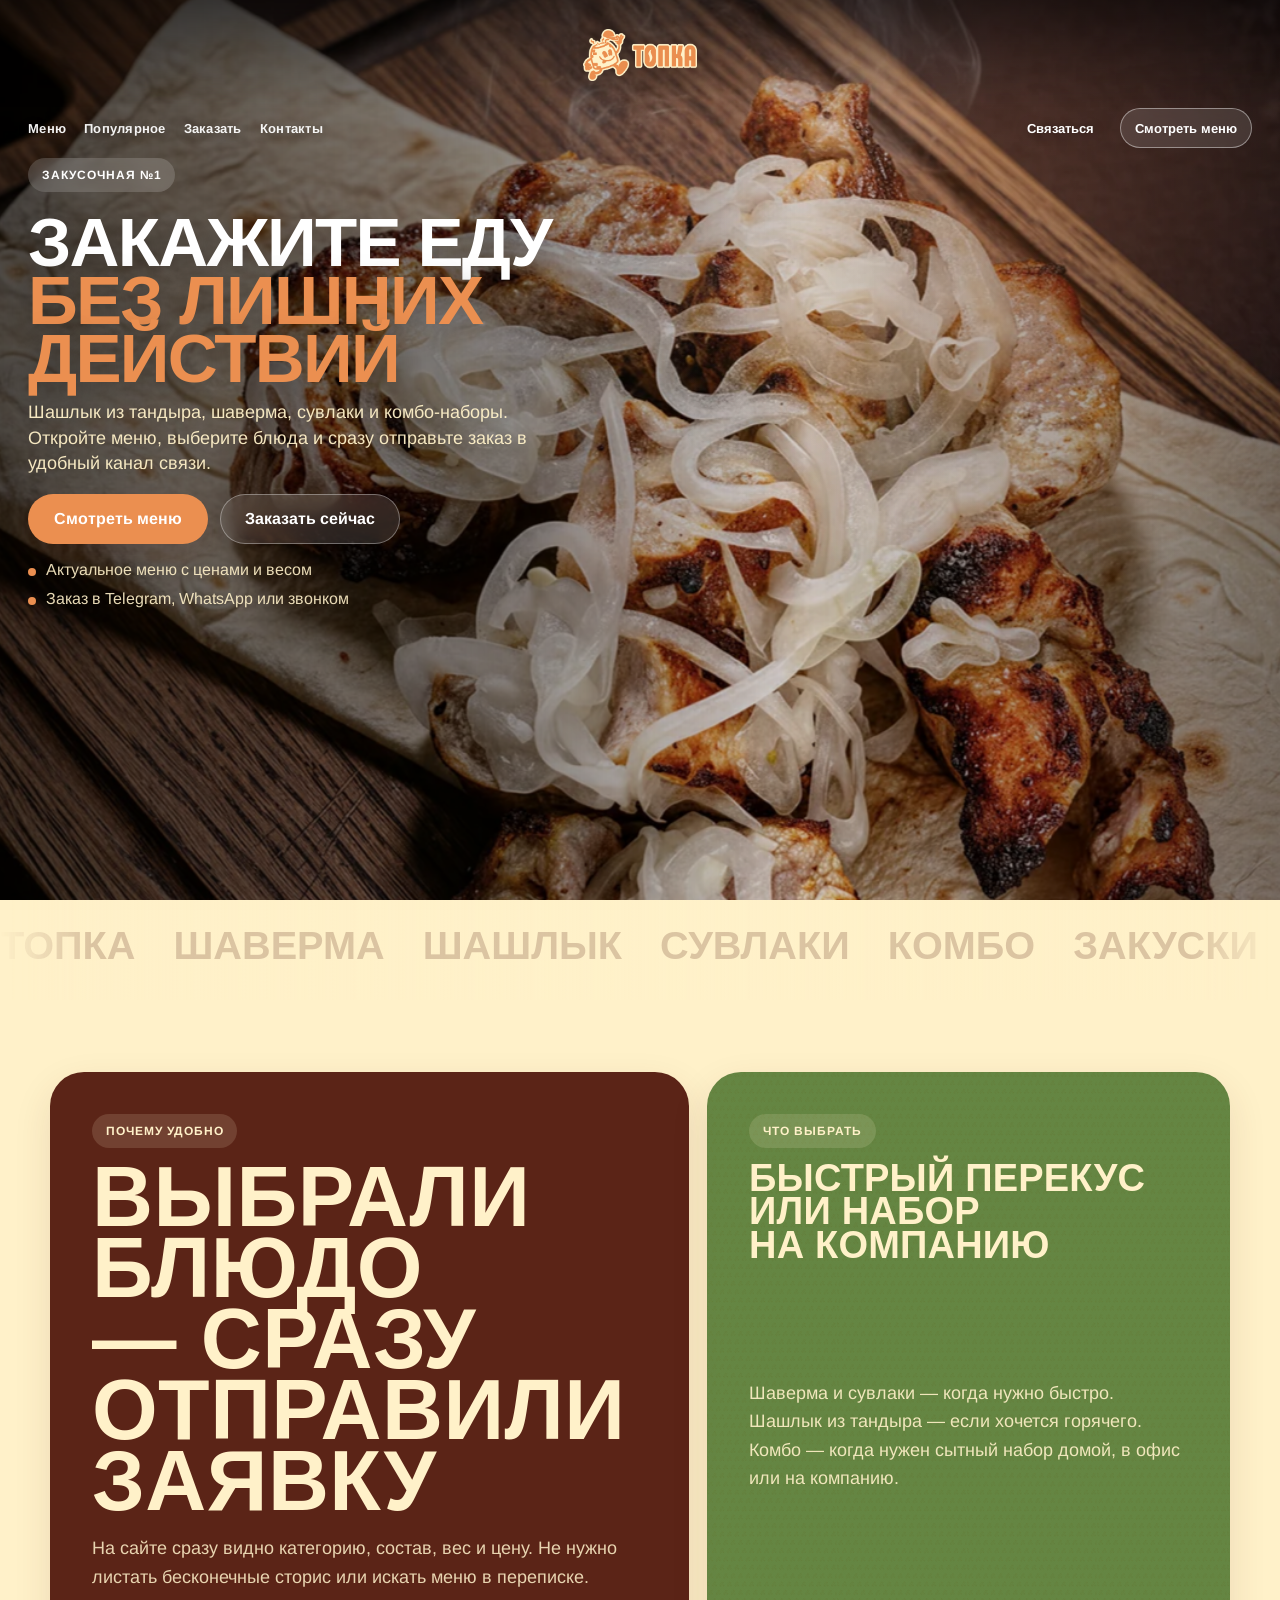
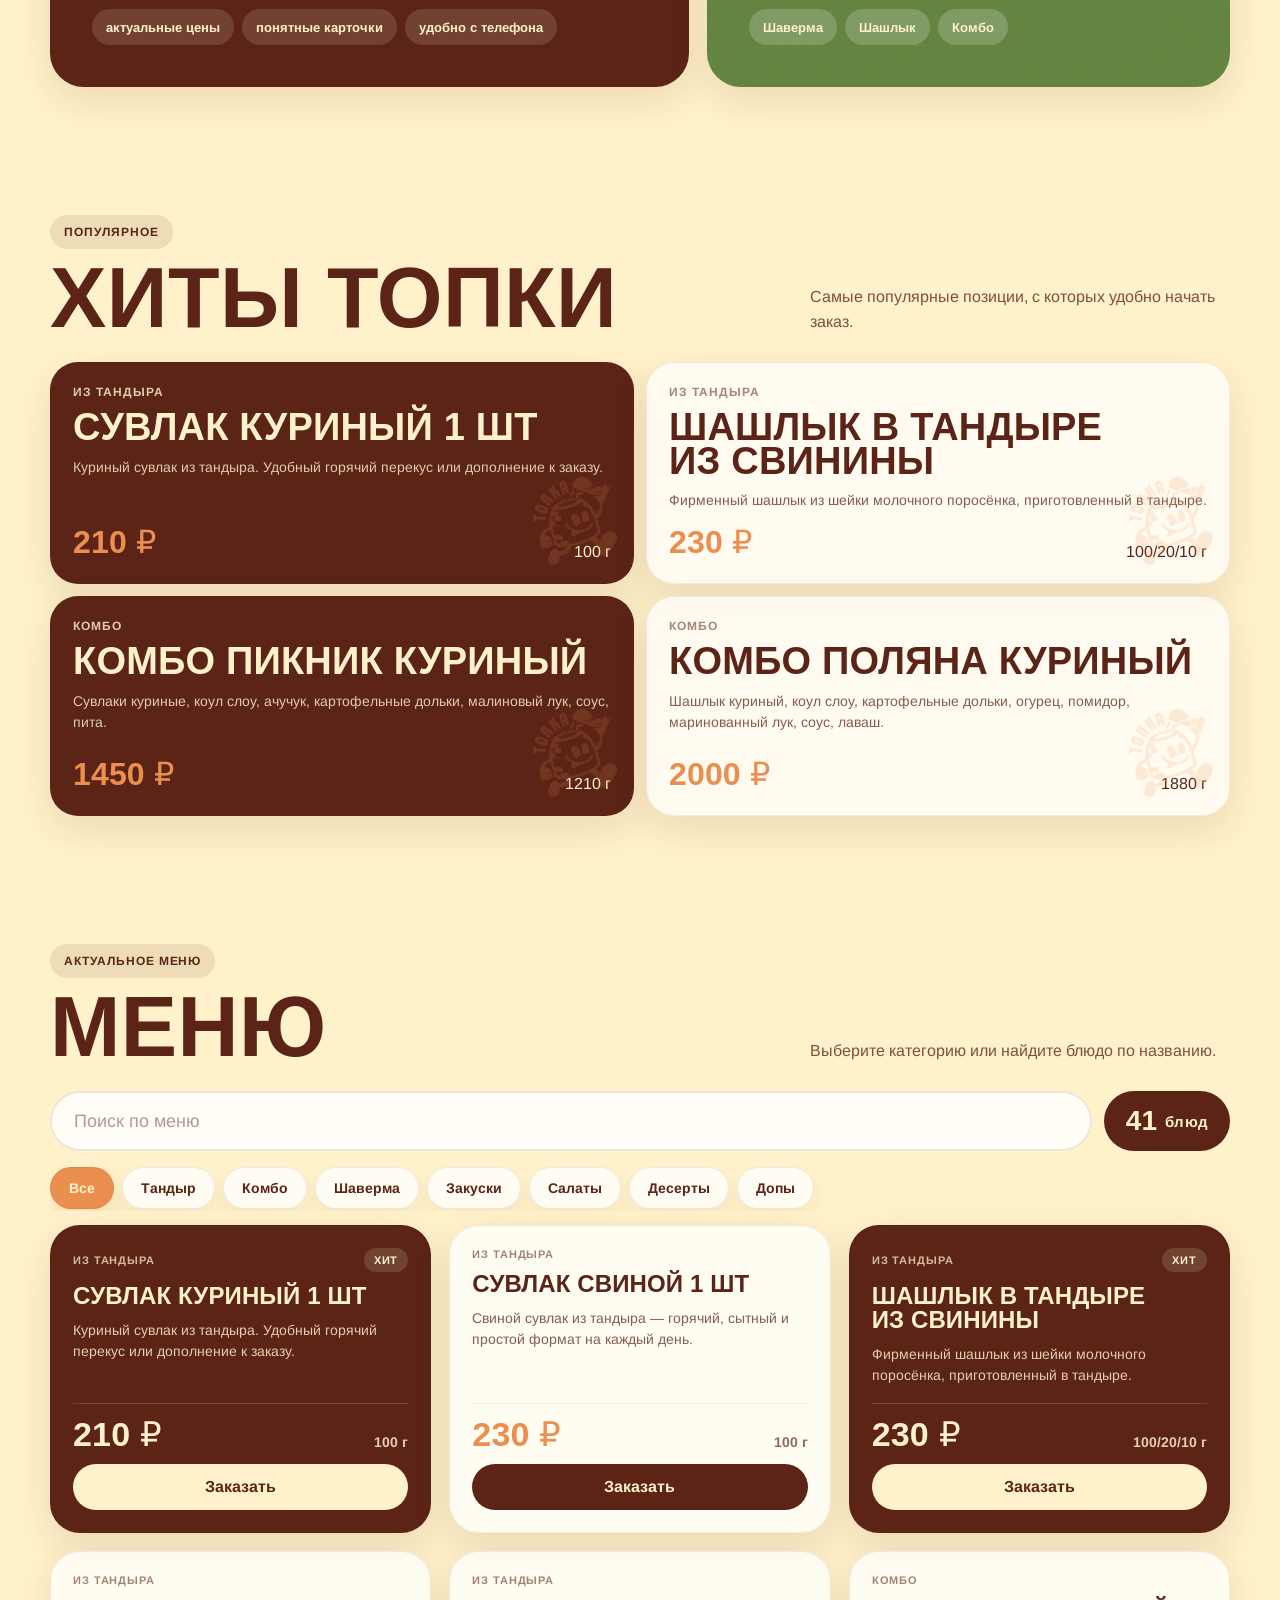
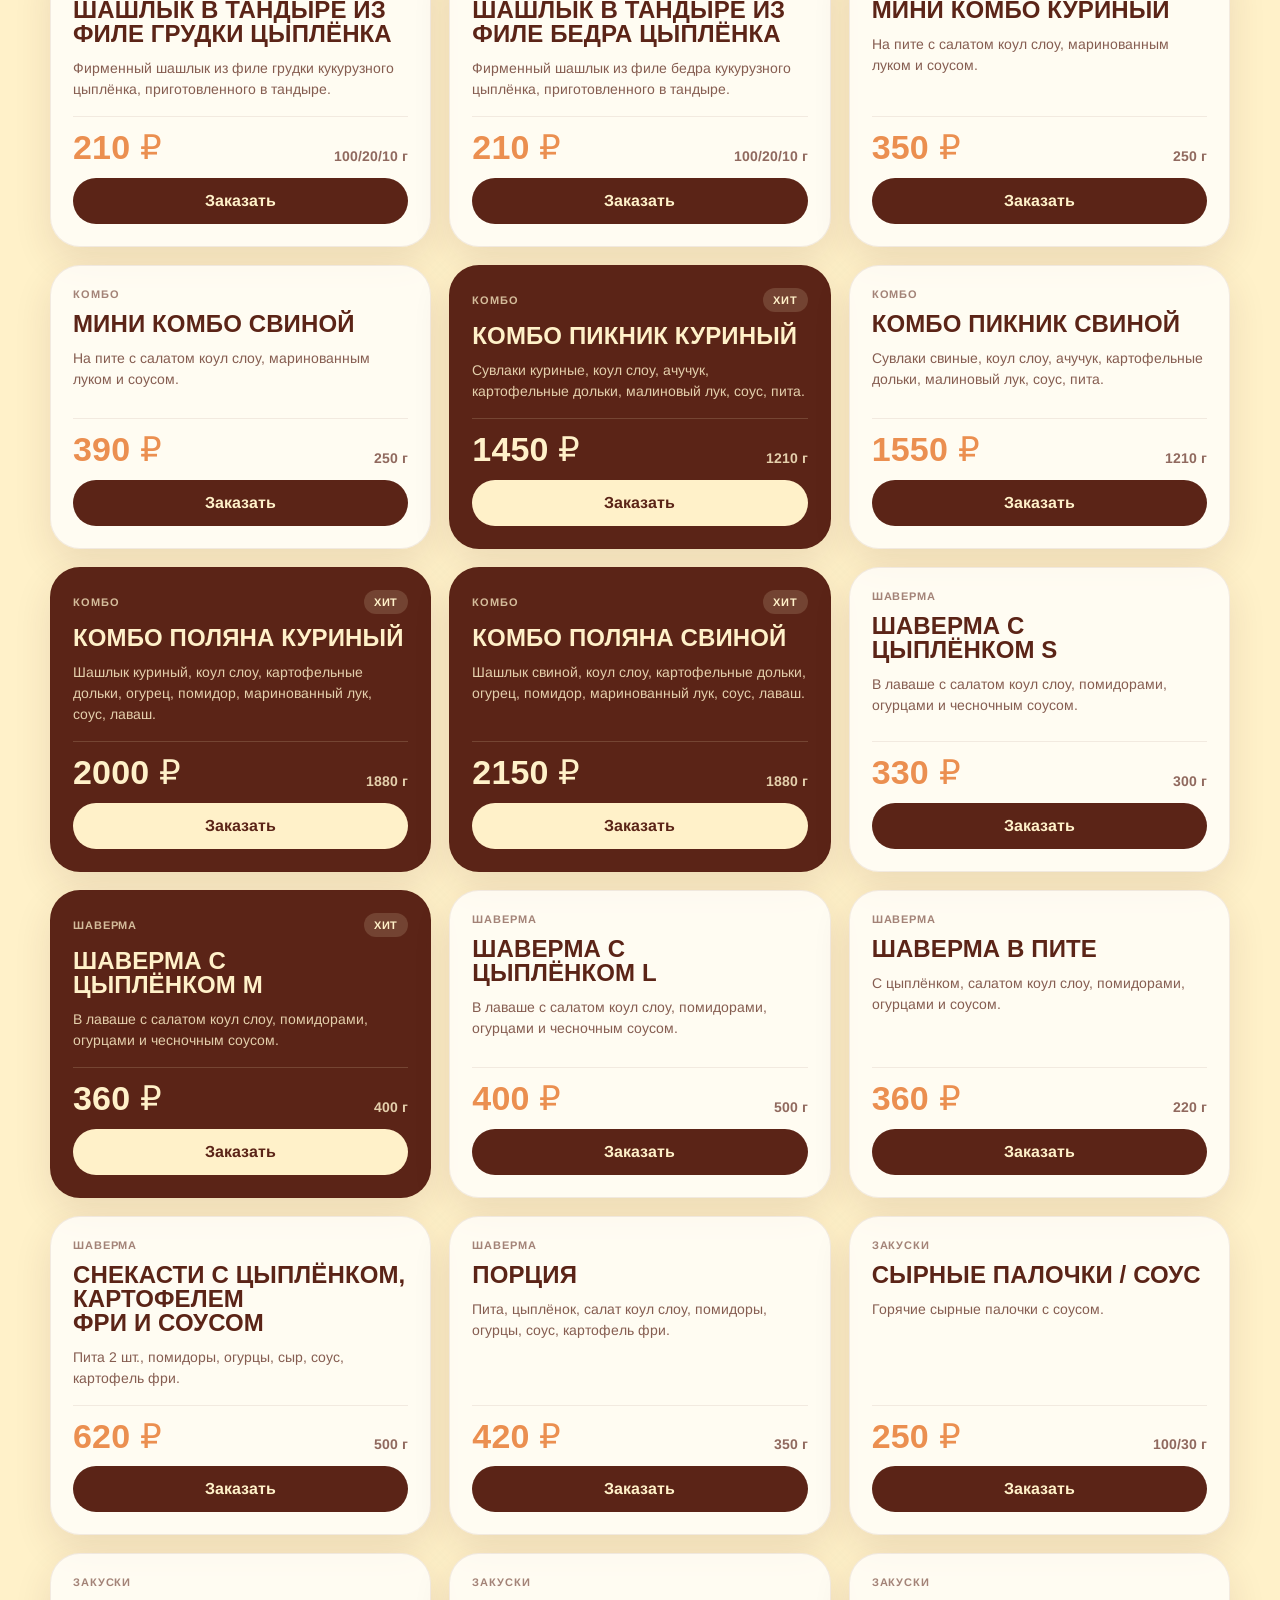
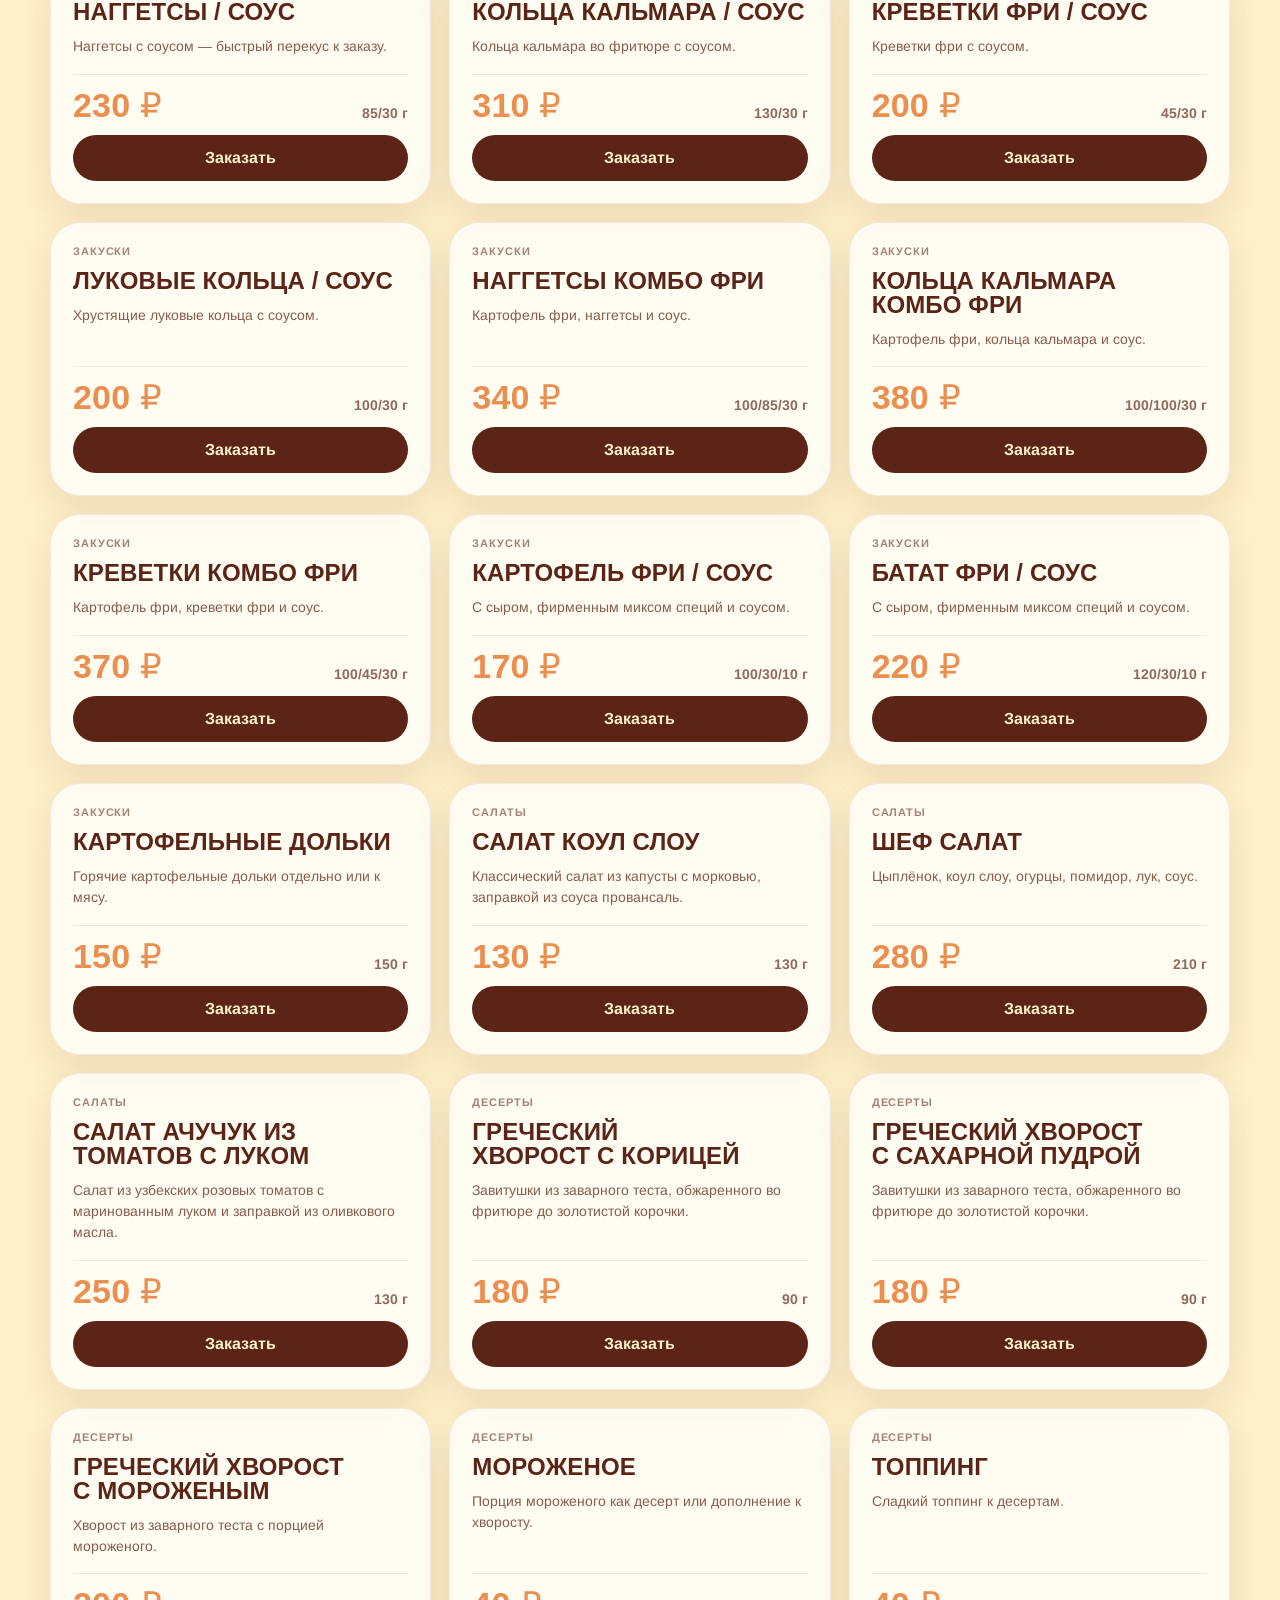
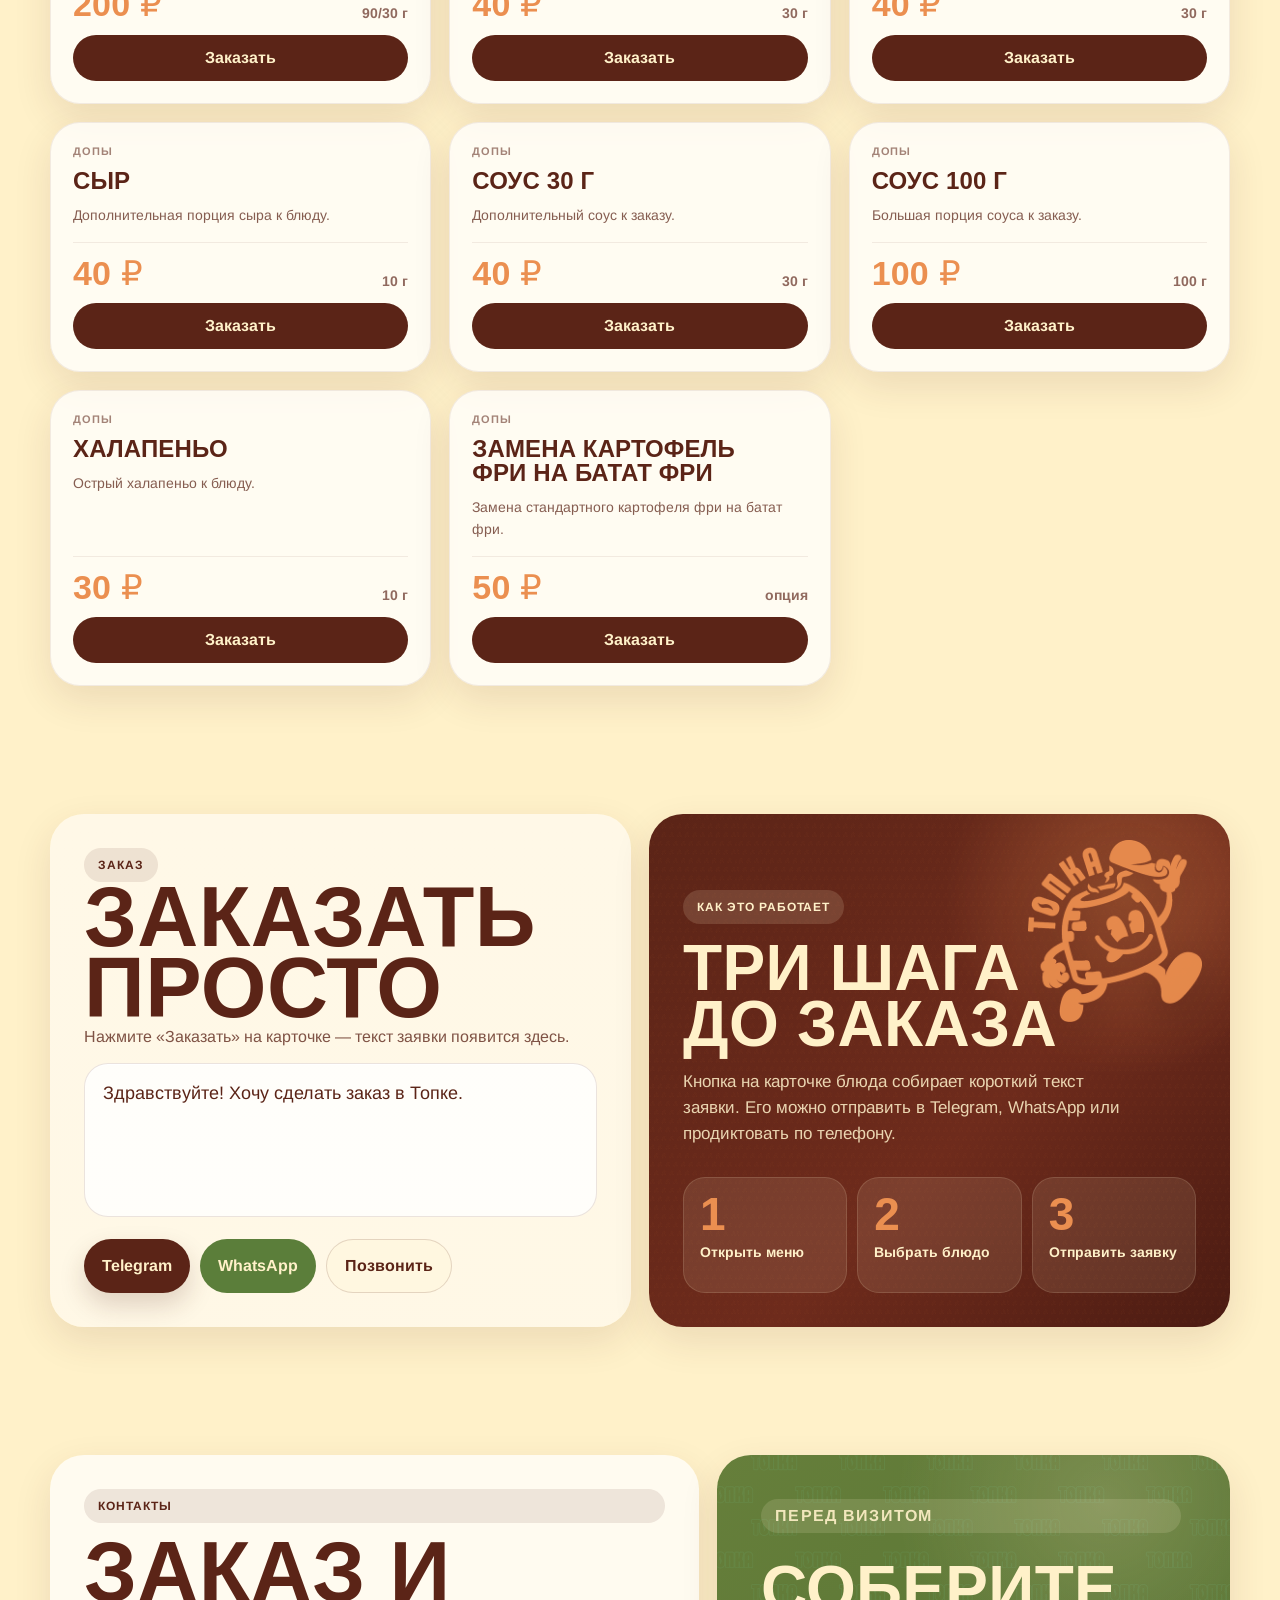
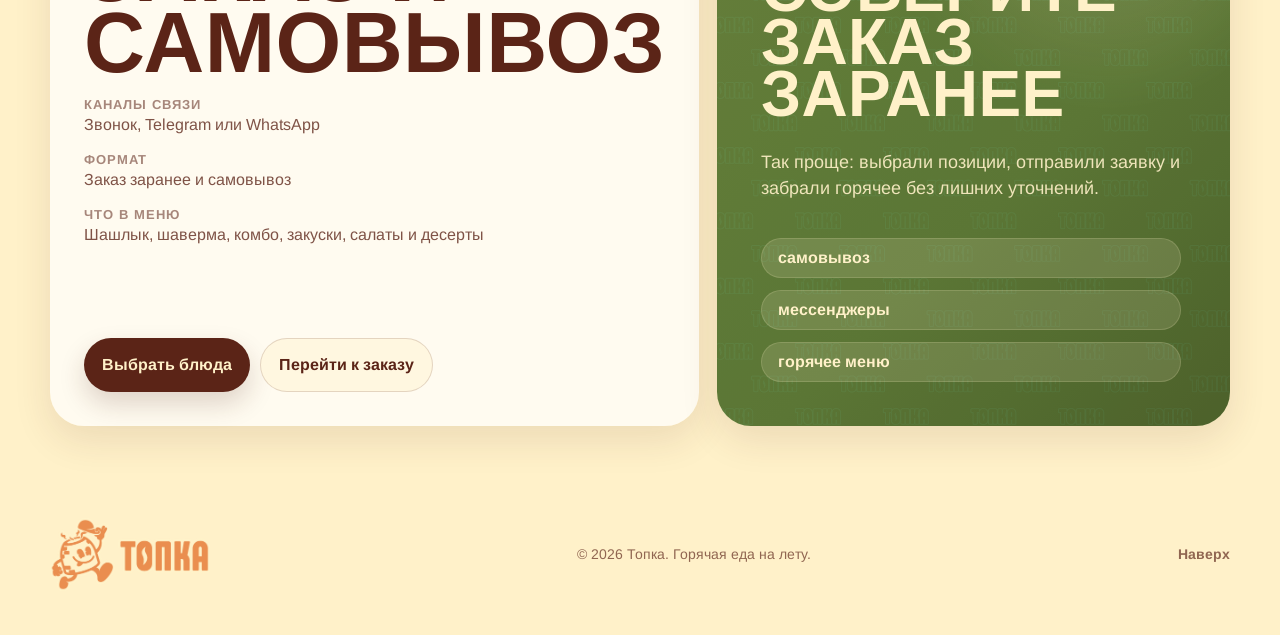
==== commit 7b20a6b1: "Add files via upload" ====
--- a/preview_single_js.html
+++ b/preview_single_js.html
@@ -1744,6 +1744,435 @@
     min-height:42px !important;
     border-radius:15px !important;
     font-size:12.5px !important;
+  }
+}
+
+/* === V15 FIX: на мобилке убираем эффект пропадания/появления меню === */
+@media (max-width: 760px){
+  /* Секции не должны быть невидимыми из-за reveal-анимации */
+  .js .reveal,
+  .js .reveal.is-visible,
+  .section.reveal,
+  .menu-section.reveal{
+    opacity:1 !important;
+    visibility:visible !important;
+    transform:none !important;
+    transition:none !important;
+    animation:none !important;
+  }
+
+  /* Карточки блюд сразу видимые, без fade/slide-анимации */
+  .menu-grid,
+  .menu-card,
+  .menu-card.is-hot{
+    opacity:1 !important;
+    visibility:visible !important;
+    transform:none !important;
+    animation:none !important;
+    transition:none !important;
+  }
+
+  .menu-card[style]{
+    animation-delay:0ms !important;
+  }
+
+  /* Позиции меню должны отображаться обычным списком без исчезаний */
+  [data-menu-grid] > *{
+    opacity:1 !important;
+    visibility:visible !important;
+    transform:none !important;
+    animation:none !important;
+  }
+}
+
+/* === V16 POLISH: ноутбуки, герой и общая доводка сайта === */
+
+/* Герой: текст больше не пересекается с верхней навигацией */
+.hero__copy{
+  align-items:flex-start !important;
+}
+
+.eyebrow--hero{
+  width:max-content !important;
+  max-width:100% !important;
+  flex:0 0 auto !important;
+  align-self:flex-start !important;
+}
+
+@media (min-width:901px){
+  .header{
+    padding:20px 34px 18px !important;
+  }
+
+  .header__top{
+    height:70px !important;
+    min-height:70px !important;
+    align-items:center !important;
+  }
+
+  .brand{
+    height:70px !important;
+  }
+
+  .brand img{
+    height:58px !important;
+    max-height:58px !important;
+  }
+
+  .nav,
+  .header__actions{
+    align-self:center !important;
+    transform:none !important;
+  }
+
+  .hero__content{
+    align-items:flex-start !important;
+    justify-content:flex-start !important;
+    padding-top:178px !important;
+    padding-bottom:58px !important;
+    height:auto !important;
+    min-height:clamp(720px,100vh,920px) !important;
+  }
+
+  .hero__copy{
+    max-width:min(670px,58vw) !important;
+    gap:16px !important;
+  }
+
+  .hero__copy h1{
+    max-width:670px !important;
+    font-size:clamp(58px,6vw,106px) !important;
+    line-height:.82 !important;
+    letter-spacing:-.025em !important;
+    margin-top:10px !important;
+  }
+
+  .hero__lead{
+    max-width:600px !important;
+    font-size:clamp(18px,1.45vw,22px) !important;
+    line-height:1.42 !important;
+  }
+
+  .hero__actions{
+    gap:12px !important;
+    margin-top:4px !important;
+  }
+
+  .hero__actions .btn{
+    min-height:54px !important;
+    min-width:190px !important;
+    padding-left:24px !important;
+    padding-right:24px !important;
+  }
+
+  .hero__list{
+    gap:8px !important;
+    margin-top:2px !important;
+  }
+
+  .hero__list li{
+    font-size:16px !important;
+    line-height:1.35 !important;
+  }
+}
+
+/* Самый проблемный диапазон: ноуты 1280–1440 и невысокие экраны */
+@media (min-width:901px) and (max-width:1480px){
+  .header{
+    padding-left:28px !important;
+    padding-right:28px !important;
+  }
+
+  .header__top{
+    gap:18px !important;
+  }
+
+  .brand img{
+    height:52px !important;
+    max-height:52px !important;
+    max-width:142px !important;
+  }
+
+  .nav{
+    gap:18px !important;
+  }
+
+  .nav a{
+    font-size:13px !important;
+  }
+
+  .header__ghost,
+  .header__cta{
+    min-height:40px !important;
+    padding-left:14px !important;
+    padding-right:14px !important;
+    font-size:13px !important;
+  }
+
+  .hero__content{
+    padding-top:158px !important;
+    padding-left:28px !important;
+    padding-right:28px !important;
+    padding-bottom:46px !important;
+    min-height:720px !important;
+  }
+
+  .hero__copy{
+    max-width:590px !important;
+    gap:13px !important;
+  }
+
+  .hero__copy h1{
+    max-width:590px !important;
+    font-size:clamp(54px,5.4vw,84px) !important;
+    line-height:.84 !important;
+    margin-top:8px !important;
+  }
+
+  .hero__lead{
+    max-width:560px !important;
+    font-size:18px !important;
+    line-height:1.42 !important;
+  }
+
+  .hero__actions .btn{
+    min-width:180px !important;
+    min-height:50px !important;
+  }
+}
+
+@media (min-width:901px) and (max-height:820px){
+  .hero__banner{
+    min-height:680px !important;
+  }
+
+  .hero__content{
+    min-height:680px !important;
+    padding-top:146px !important;
+    padding-bottom:38px !important;
+  }
+
+  .hero__copy{
+    gap:12px !important;
+  }
+
+  .hero__copy h1{
+    font-size:clamp(52px,5.1vw,78px) !important;
+  }
+
+  .hero__lead{
+    font-size:17px !important;
+  }
+
+  .hero__list li{
+    font-size:15px !important;
+  }
+}
+
+/* Широкие экраны: оставляем эффектный первый экран, но без гигантомании */
+@media (min-width:1481px){
+  .hero__content{
+    padding-top:176px !important;
+  }
+
+  .hero__copy h1{
+    font-size:clamp(82px,5.8vw,116px) !important;
+  }
+}
+
+/* Мобилка/планшеты: герой компактный, меню видимо сразу */
+@media (max-width:900px){
+  .hero__copy{
+    align-items:flex-start !important;
+  }
+
+  .eyebrow--hero{
+    min-height:30px !important;
+    padding:0 12px !important;
+    font-size:11px !important;
+  }
+
+  .hero__content{
+    justify-content:flex-start !important;
+    align-items:flex-start !important;
+    padding-top:100px !important;
+  }
+
+  .hero__copy h1{
+    margin-top:4px !important;
+  }
+}
+
+/* Общая доводка секций: меньше пустоты, ровнее сетки */
+.section{
+  padding-top:64px !important;
+  padding-bottom:64px !important;
+}
+
+.marquee{
+  margin-bottom:8px !important;
+}
+
+@media (max-width:760px){
+  .section{
+    padding-top:42px !important;
+    padding-bottom:42px !important;
+  }
+
+  .section-head{
+    margin-bottom:18px !important;
+  }
+
+  .section-head h2,
+  .order__content h2,
+  .contacts__info h2{
+    font-size:clamp(42px,14vw,64px) !important;
+    line-height:.86 !important;
+  }
+}
+
+/* Карточки меню: стабильная высота, без налезаний цены/веса/кнопки */
+.menu-grid{
+  align-items:stretch !important;
+}
+
+.menu-card{
+  min-height:100% !important;
+  display:flex !important;
+  flex-direction:column !important;
+}
+
+.menu-card h3{
+  overflow-wrap:normal !important;
+  word-break:normal !important;
+  hyphens:none !important;
+}
+
+.menu-card p{
+  flex:0 0 auto !important;
+}
+
+.menu-card__meta{
+  margin-top:auto !important;
+}
+
+.menu-card__meta strong,
+.hit-card__meta strong{
+  white-space:nowrap !important;
+}
+
+@media (min-width:980px){
+  .menu-grid{
+    gap:18px !important;
+  }
+
+  .menu-card{
+    padding:22px !important;
+  }
+
+  .menu-card h3{
+    font-size:clamp(24px,1.85vw,32px) !important;
+  }
+}
+
+@media (max-width:760px){
+  .menu-section{
+    padding-left:0 !important;
+    padding-right:0 !important;
+  }
+
+  .menu-tools{
+    gap:10px !important;
+    margin-bottom:12px !important;
+  }
+
+  .search-wrap input{
+    height:54px !important;
+    font-size:16px !important;
+    padding:0 18px !important;
+  }
+
+  .menu-count{
+    height:50px !important;
+    width:100% !important;
+  }
+
+  .menu-grid{
+    gap:12px !important;
+    padding-bottom:24px !important;
+  }
+
+  .menu-card{
+    padding:18px !important;
+    border-radius:22px !important;
+  }
+
+  .menu-card h3{
+    font-size:clamp(23px,8vw,30px) !important;
+    line-height:.92 !important;
+  }
+
+  .menu-card p{
+    font-size:14px !important;
+    line-height:1.45 !important;
+    margin:10px 0 14px !important;
+  }
+
+  .menu-card__meta{
+    grid-template-columns:1fr auto !important;
+    gap:10px !important;
+  }
+
+  .menu-card__meta strong{
+    font-size:30px !important;
+  }
+
+  .menu-card__order{
+    min-height:46px !important;
+  }
+}
+
+/* Хиты, заказ и контакты: аккуратнее на ноутбуках и телефонах */
+@media (min-width:980px) and (max-width:1280px){
+  .hit-grid{
+    grid-template-columns:repeat(2,minmax(0,1fr)) !important;
+  }
+
+  .hit-card{
+    min-height:220px !important;
+  }
+
+  .order,
+  .contacts{
+    grid-template-columns:1fr 1fr !important;
+  }
+
+  .order__card-body h3{
+    font-size:clamp(54px,5vw,72px) !important;
+  }
+
+  .map-card__content strong{
+    font-size:clamp(54px,5vw,76px) !important;
+  }
+}
+
+@media (max-width:760px){
+  .hit-card{
+    min-height:210px !important;
+    padding:20px !important;
+  }
+
+  .order__content,
+  .order__card,
+  .contacts__info,
+  .map-card{
+    padding:24px 18px !important;
+    border-radius:26px !important;
+  }
+
+  .order__message{
+    min-height:130px !important;
+    font-size:15px !important;
   }
 }
 
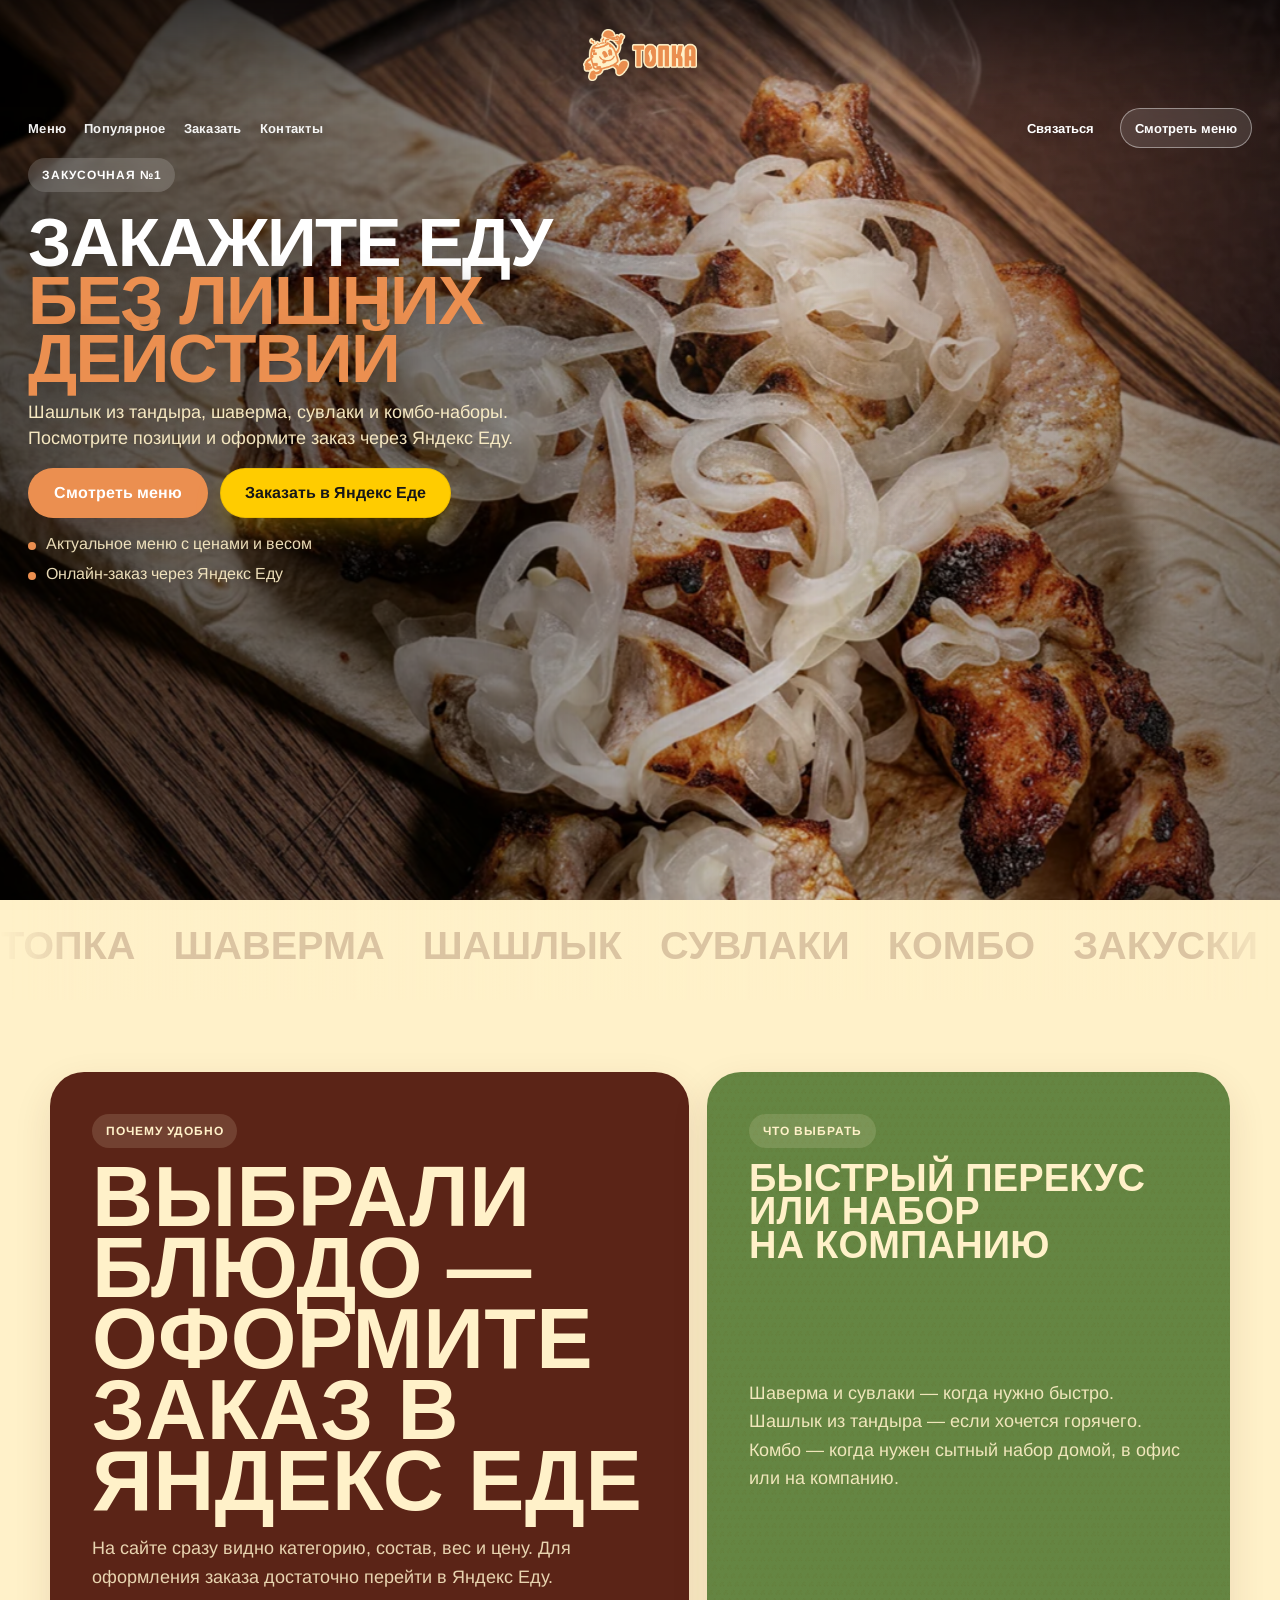
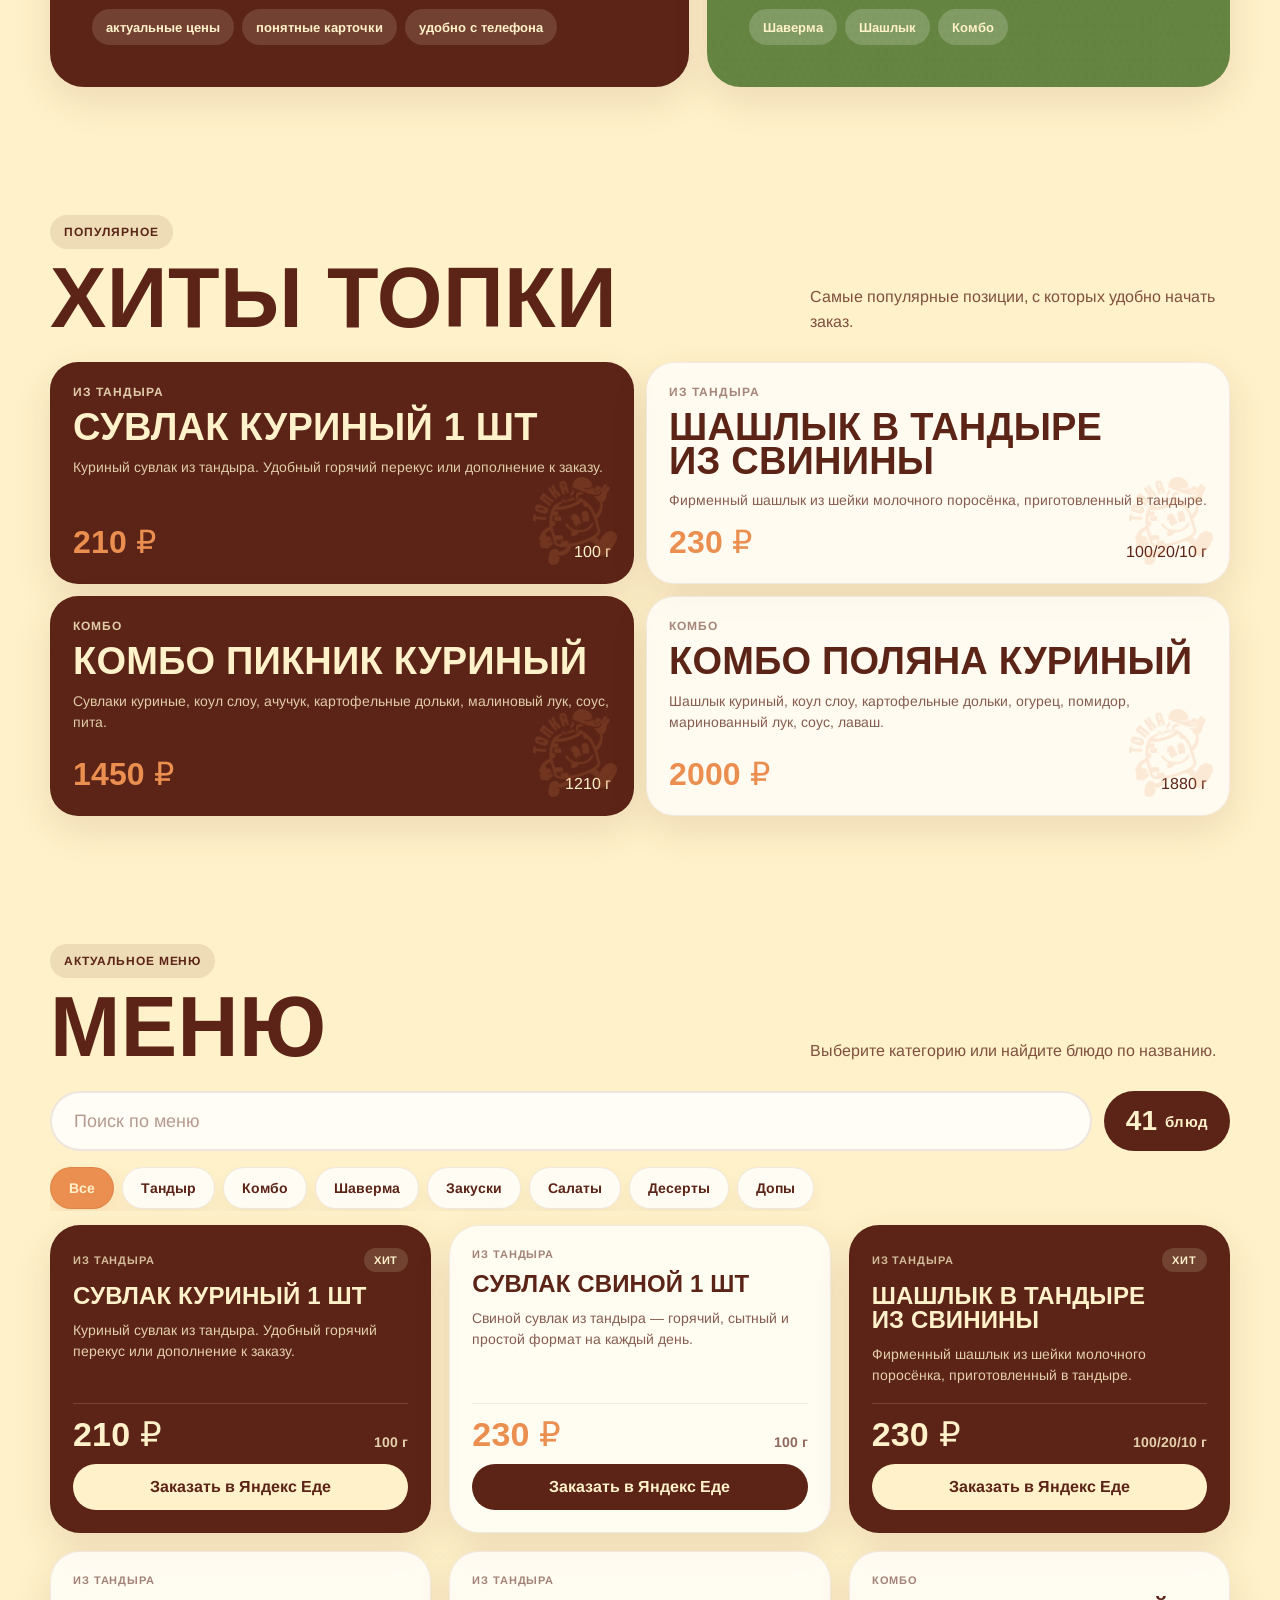
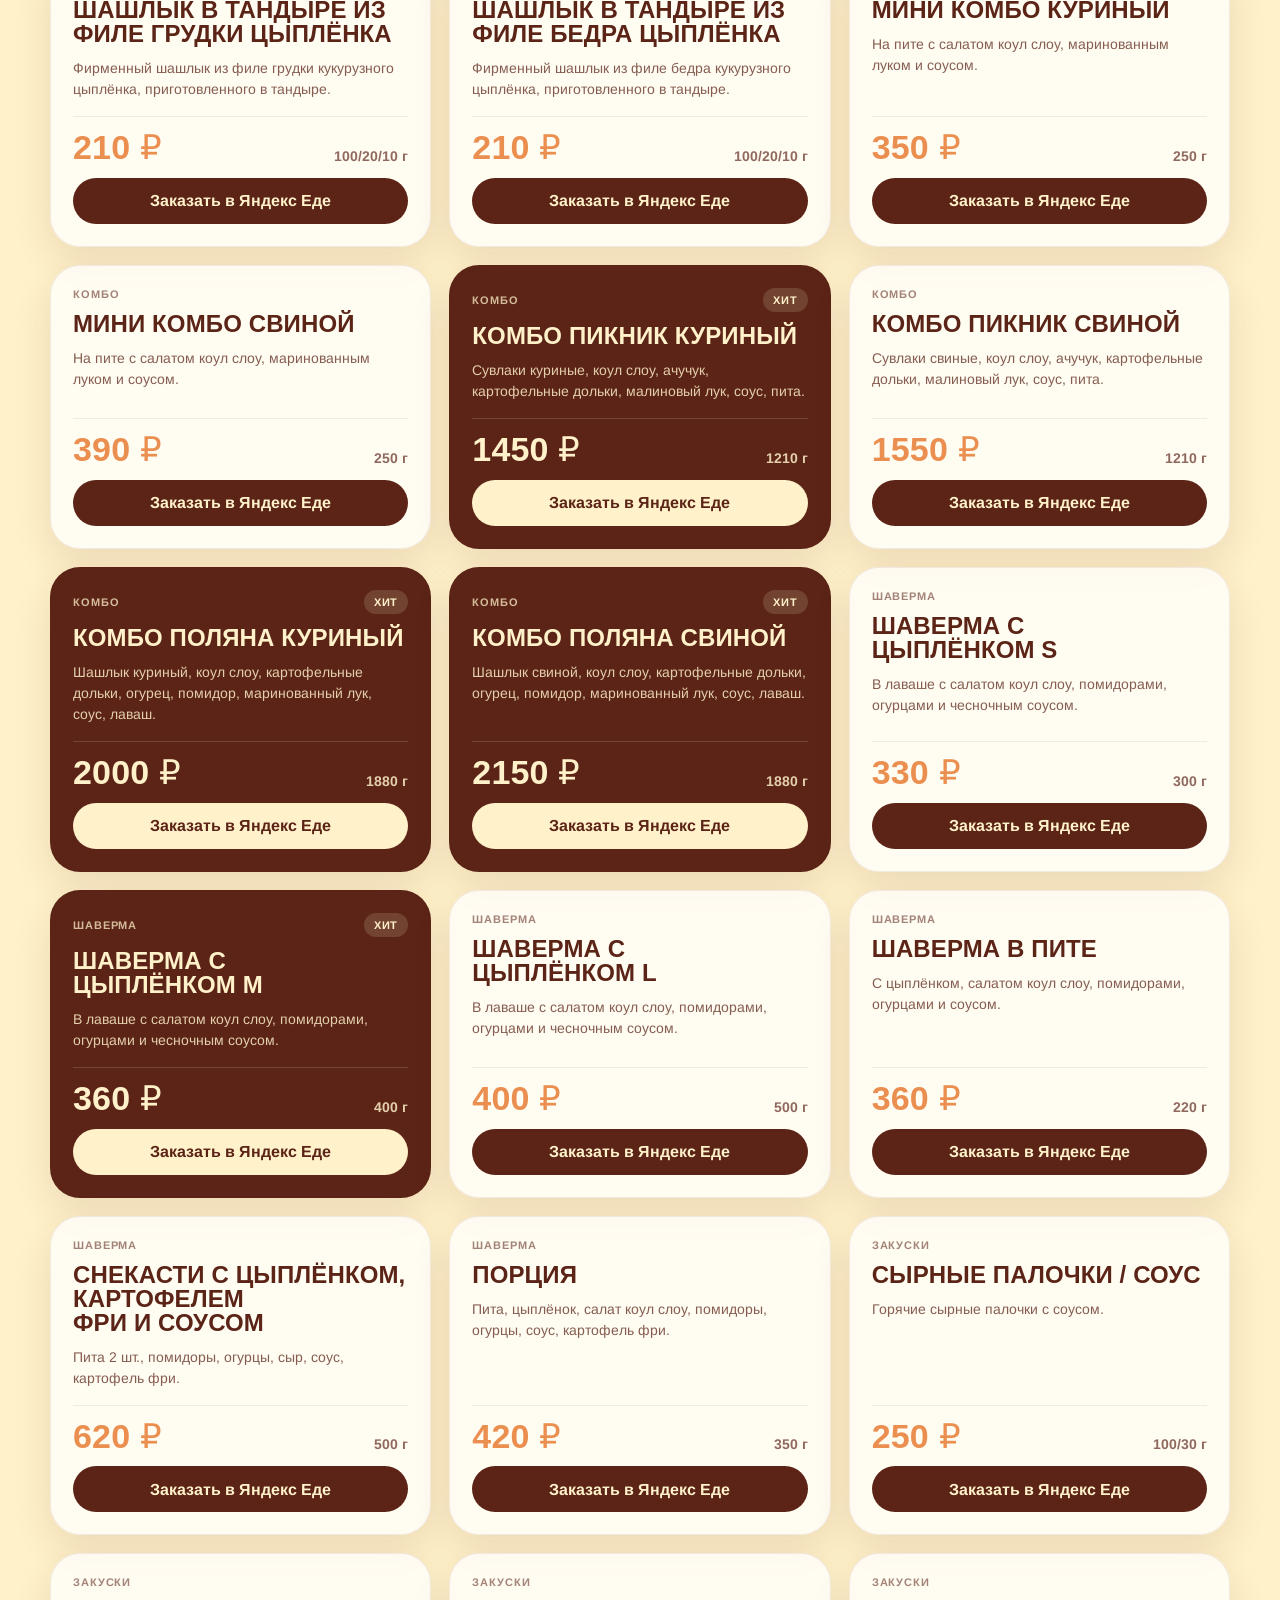
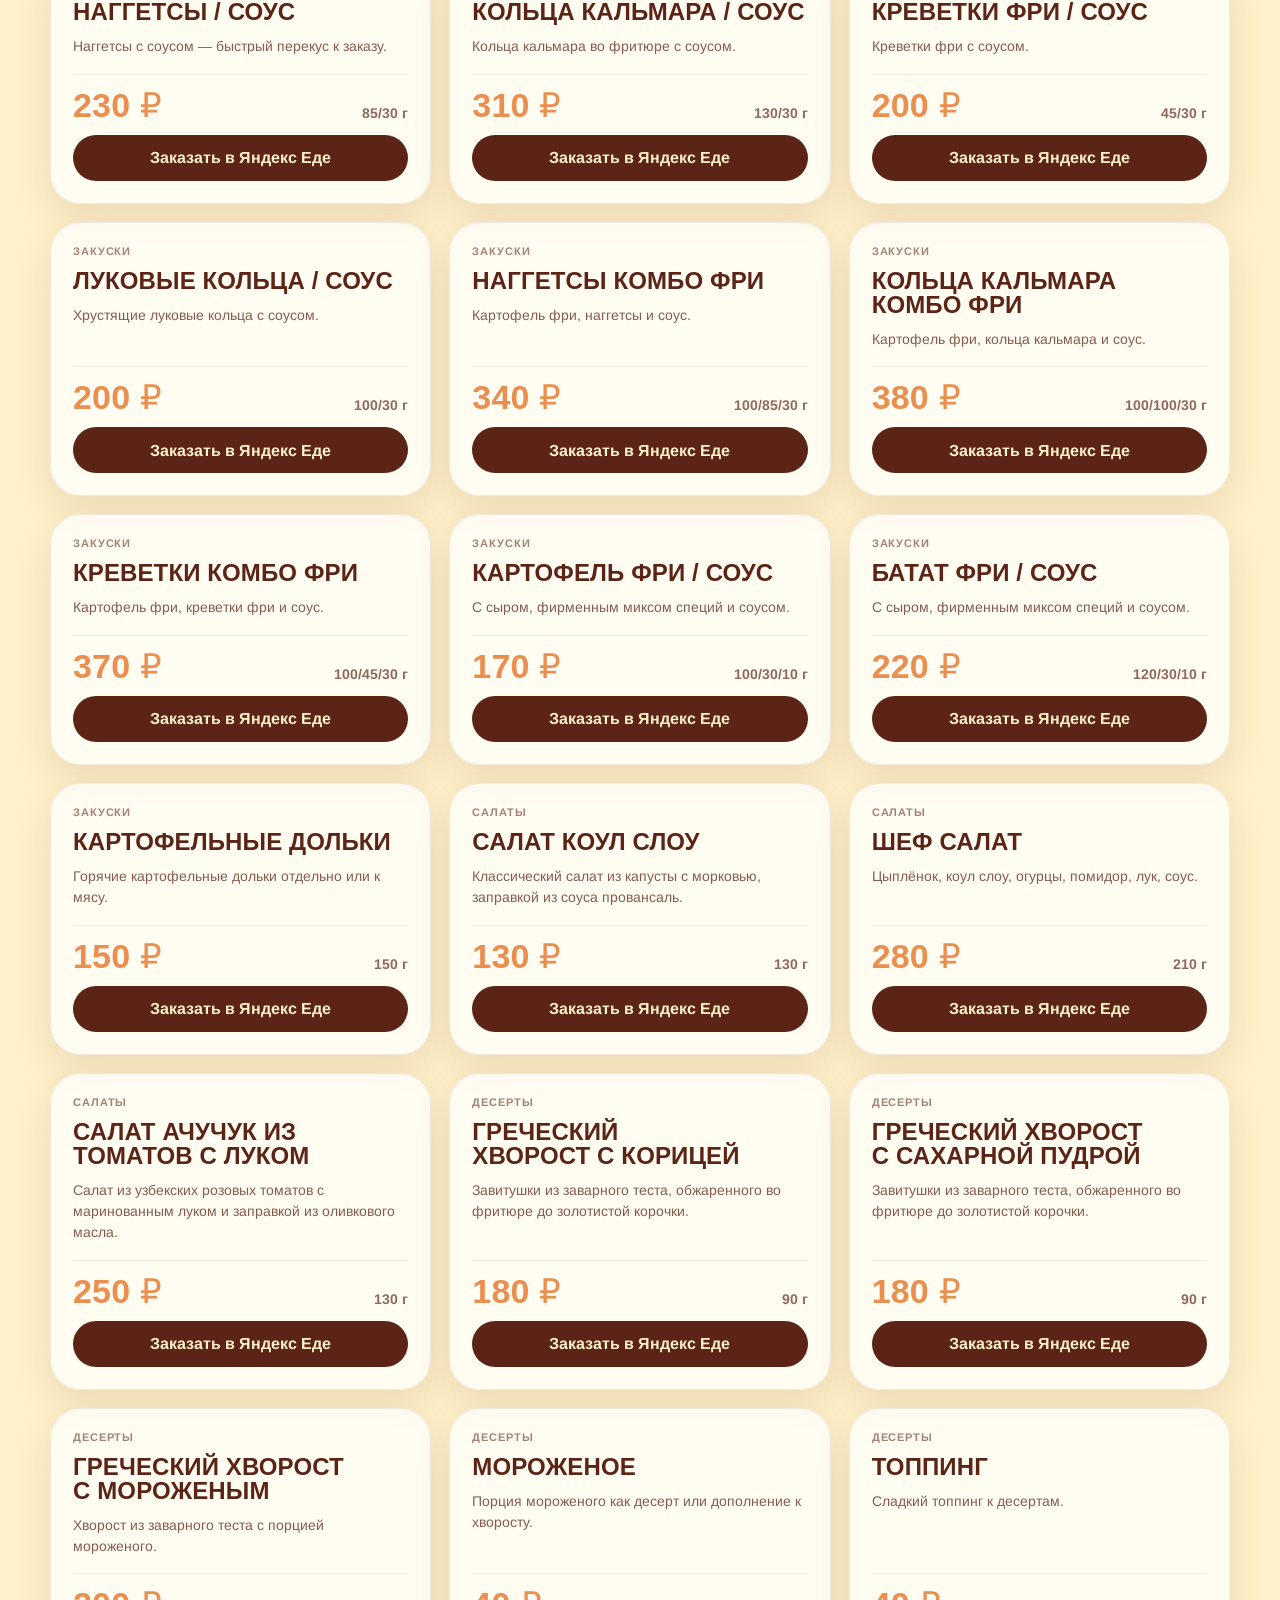
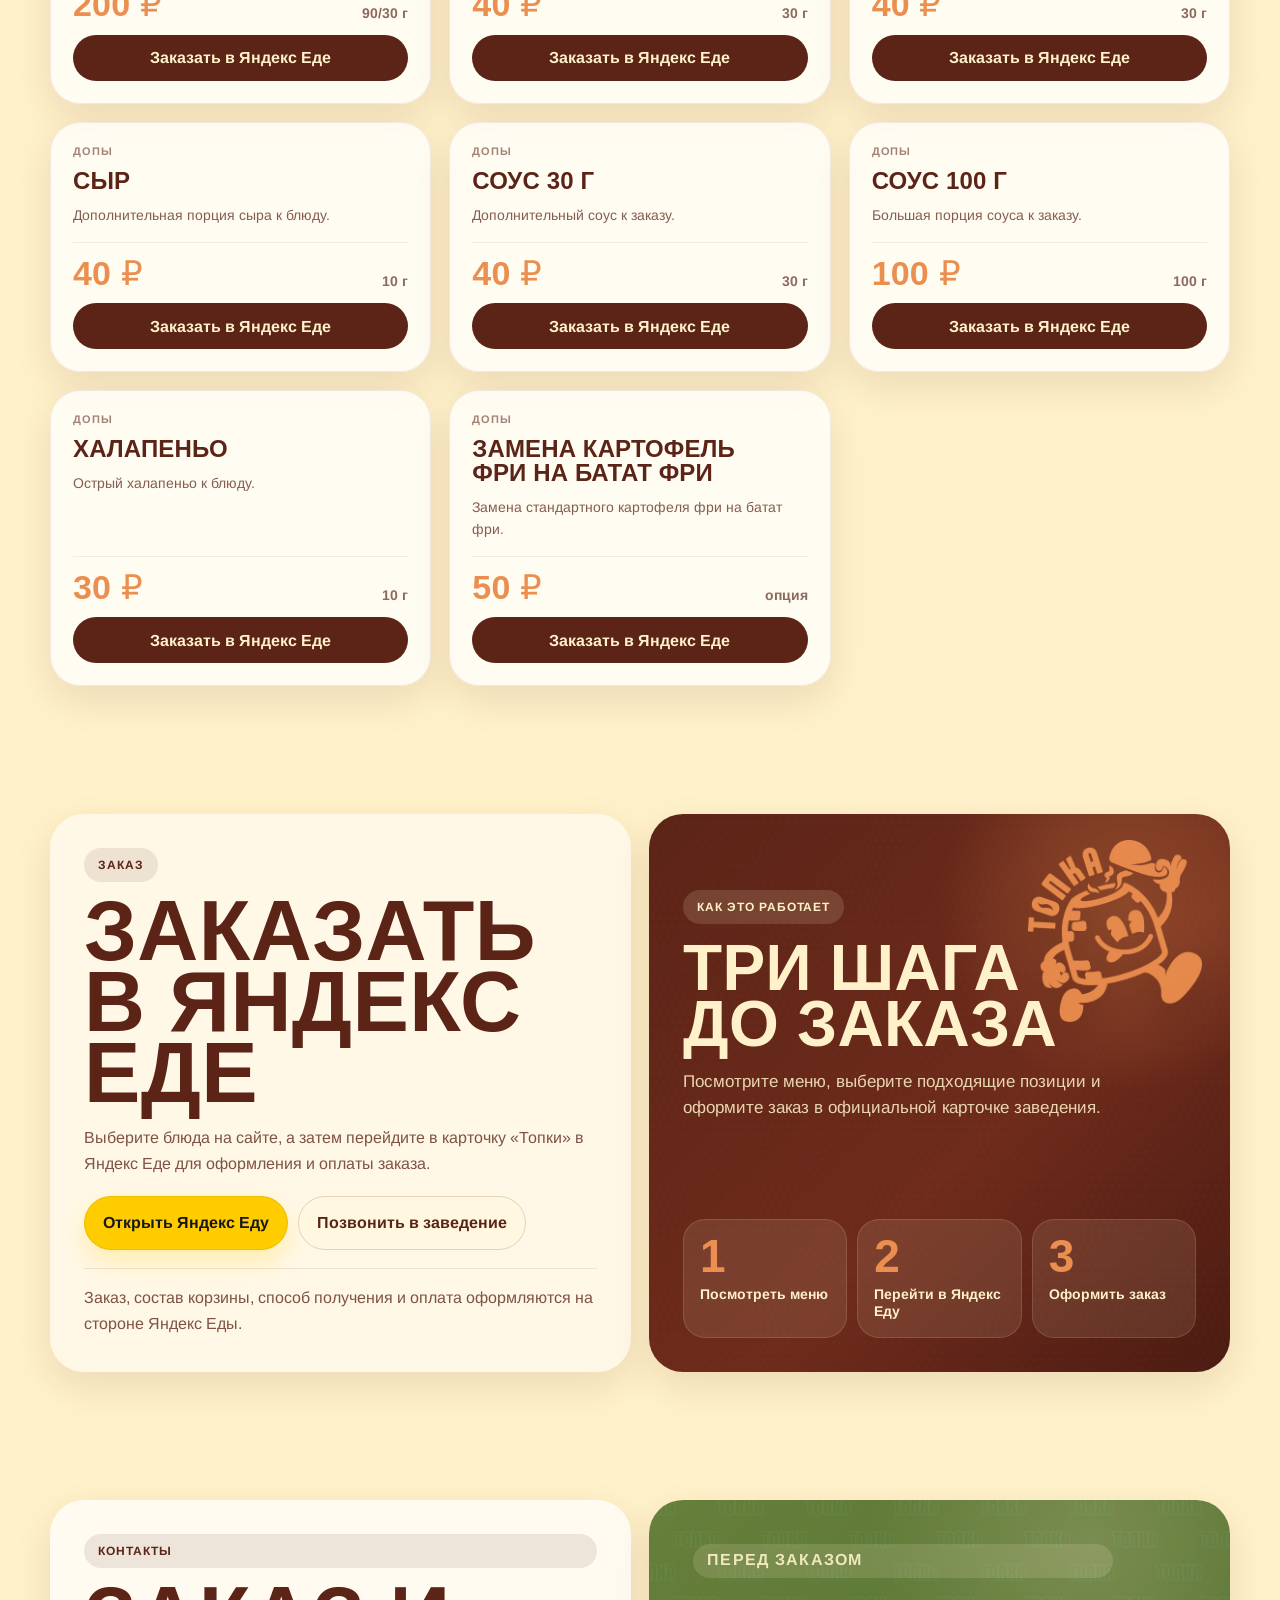
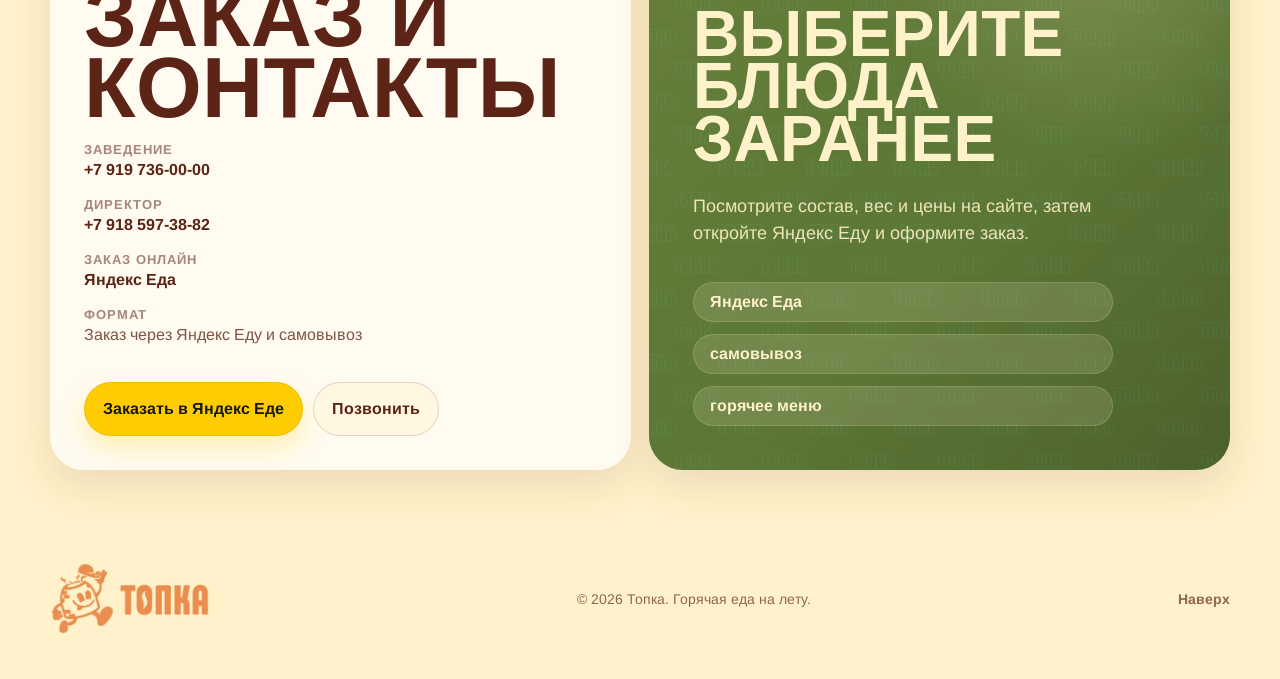
==== commit 25611db2: "Add files via upload" ====
--- a/preview_single_js.html
+++ b/preview_single_js.html
@@ -2176,6 +2176,59 @@
   }
 }
 
+
+/* === V17: заказ через Яндекс Еду и обновлённые контакты === */
+.btn--yandex{
+  background:#ffcc00;
+  color:#171717;
+  border:1px solid rgba(23,23,23,.08);
+  box-shadow:0 12px 26px rgba(255,204,0,.24);
+}
+.btn--yandex:hover{
+  transform:translateY(-1px);
+  box-shadow:0 16px 30px rgba(255,204,0,.30);
+}
+.order__content h2{
+  margin:14px 0 16px;
+}
+.order__content > p{
+  max-width:680px;
+  line-height:1.65;
+}
+.order__note{
+  display:block;
+  margin-top:18px;
+  padding-top:16px;
+  border-top:1px solid rgba(91,36,23,.10);
+  color:rgba(91,36,23,.62);
+  font-size:13px;
+  line-height:1.55;
+}
+.contacts__info dd a{
+  color:var(--brown);
+  font-weight:900;
+  text-decoration-thickness:1px;
+  text-underline-offset:3px;
+}
+.contacts__info dd a:hover{
+  color:var(--orange);
+}
+.menu-card__order{
+  padding:10px 16px;
+  text-align:center;
+  line-height:1.2;
+}
+@media (max-width:519px){
+  .order__actions .btn,
+  .contacts__buttons .btn{
+    width:100%;
+  }
+  .menu-card__order{
+    min-height:50px;
+    font-size:14px;
+  }
+}
+
 </style>
   <script>document.documentElement.classList.replace('no-js','js');</script>
 </head>
@@ -2194,7 +2247,7 @@
       <nav class="nav" aria-label="Основная навигация">
         <a href="#menu">Меню</a>
         <a href="#hits">Популярное</a>
-        <a href="#order">Заказать</a>
+        <a href="https://eda.yandex.ru/restaurant/topka_prjdh?utm_campaign=android&utm_medium=referral&utm_source=rst_shared_link" target="_blank" rel="noopener noreferrer">Заказать</a>
         <a href="#contacts">Контакты</a>
       </nav>
       <div class="header__actions">
@@ -2212,7 +2265,7 @@
         <span>Сувлаки</span>
         <span>Комбо</span>
       </div>
-      <div class="header__note">Заказ через Telegram, WhatsApp или звонок</div>
+      <div class="header__note">Заказ онлайн через Яндекс Еду</div>
     </div>
   </header>
 
@@ -2228,14 +2281,14 @@
           <div class="hero__copy">
             <span class="eyebrow eyebrow--hero">закусочная №1</span>
             <h1>Закажите еду<br><span>без лишних действий</span></h1>
-            <p class="hero__lead">Шашлык из тандыра, шаверма, сувлаки и комбо-наборы. Откройте меню, выберите блюда и сразу отправьте заказ в удобный канал связи.</p>
+            <p class="hero__lead">Шашлык из тандыра, шаверма, сувлаки и комбо-наборы. Посмотрите позиции и оформите заказ через Яндекс Еду.</p>
             <div class="hero__actions">
               <a class="btn btn--dark" href="#menu">Смотреть меню</a>
-              <a class="btn btn--light" href="#order">Заказать сейчас</a>
+              <a class="btn btn--yandex" href="https://eda.yandex.ru/restaurant/topka_prjdh?utm_campaign=android&utm_medium=referral&utm_source=rst_shared_link" target="_blank" rel="noopener noreferrer">Заказать в Яндекс Еде</a>
             </div>
             <ul class="hero__list" aria-label="Преимущества">
               <li>Актуальное меню с ценами и весом</li>
-              <li>Заказ в Telegram, WhatsApp или звонком</li>
+              <li>Онлайн-заказ через Яндекс Еду</li>
             </ul>
           </div>
           <div class="hero__aside">
@@ -2252,7 +2305,7 @@
         </div>
         <div class="hero__bottom-line">
           <a href="#menu">Смотреть меню</a>
-          <a href="#order">Самовывоз</a>
+          <a href="https://eda.yandex.ru/restaurant/topka_prjdh?utm_campaign=android&utm_medium=referral&utm_source=rst_shared_link" target="_blank" rel="noopener noreferrer">Заказать</a>
           <a href="#contacts">Связаться</a>
         </div>
       </div>
@@ -2270,9 +2323,9 @@
       <div class="panel panel--brown">
         <div>
           <span class="eyebrow eyebrow--cream">почему удобно</span>
-          <h2>Выбрали блюдо — сразу отправили заявку</h2>
+          <h2>Выбрали блюдо — оформите заказ в Яндекс Еде</h2>
         </div>
-        <p>На сайте сразу видно категорию, состав, вес и цену. Не нужно листать бесконечные сторис или искать меню в переписке.</p>
+        <p>На сайте сразу видно категорию, состав, вес и цену. Для оформления заказа достаточно перейти в Яндекс Еду.</p>
         <div class="mini-benefits mini-benefits--contrast">
           <span>актуальные цены</span>
           <span>понятные карточки</span>
@@ -2335,26 +2388,25 @@
     <section class="section order reveal" id="order">
       <div class="order__content">
         <span class="eyebrow">заказ</span>
-        <h2>Заказать просто</h2>
-        <p data-order-text>Нажмите «Заказать» на карточке — текст заявки появится здесь.</p>
-        <textarea class="order__message" data-order-message readonly>Здравствуйте! Хочу сделать заказ в Топке.</textarea>
+        <h2>Заказать в Яндекс Еде</h2>
+        <p>Выберите блюда на сайте, а затем перейдите в карточку «Топки» в Яндекс Еде для оформления и оплаты заказа.</p>
         <div class="order__actions">
-          <a class="btn btn--dark" data-tg-link href="#contacts">Telegram</a>
-          <a class="btn btn--green" data-wa-link href="#contacts">WhatsApp</a>
-          <a class="btn btn--light" href="#contacts">Позвонить</a>
+          <a class="btn btn--yandex" href="https://eda.yandex.ru/restaurant/topka_prjdh?utm_campaign=android&utm_medium=referral&utm_source=rst_shared_link" target="_blank" rel="noopener noreferrer">Открыть Яндекс Еду</a>
+          <a class="btn btn--light" href="tel:+79197360000">Позвонить в заведение</a>
         </div>
+        <p class="order__note">Заказ, состав корзины, способ получения и оплата оформляются на стороне Яндекс Еды.</p>
       </div>
       <div class="order__card order__card--new">
         <img class="order__mascot" src="assets/logo-mark.png" alt="Топка" />
         <div class="order__card-body">
           <span class="eyebrow eyebrow--cream">как это работает</span>
           <h3>Три шага<br>до заказа</h3>
-          <p>Кнопка на карточке блюда собирает короткий текст заявки. Его можно отправить в Telegram, WhatsApp или продиктовать по телефону.</p>
+          <p>Посмотрите меню, выберите подходящие позиции и оформите заказ в официальной карточке заведения.</p>
         </div>
         <div class="order-steps">
-          <div><b>1</b><span>Открыть меню</span></div>
-          <div><b>2</b><span>Выбрать блюдо</span></div>
-          <div><b>3</b><span>Отправить заявку</span></div>
+          <div><b>1</b><span>Посмотреть меню</span></div>
+          <div><b>2</b><span>Перейти в Яндекс Еду</span></div>
+          <div><b>3</b><span>Оформить заказ</span></div>
         </div>
       </div>
     </section>
@@ -2362,26 +2414,27 @@
     <section class="section contacts reveal" id="contacts">
       <div class="contacts__info">
         <span class="eyebrow">контакты</span>
-        <h2>Заказ и самовывоз</h2>
+        <h2>Заказ и контакты</h2>
         <dl>
-          <div><dt>Каналы связи</dt><dd>Звонок, Telegram или WhatsApp</dd></div>
-          <div><dt>Формат</dt><dd>Заказ заранее и самовывоз</dd></div>
-          <div><dt>Что в меню</dt><dd>Шашлык, шаверма, комбо, закуски, салаты и десерты</dd></div>
+          <div><dt>Заведение</dt><dd><a href="tel:+79197360000">+7 919 736-00-00</a></dd></div>
+          <div><dt>Директор</dt><dd><a href="tel:+79185973882">+7 918 597-38-82</a></dd></div>
+          <div><dt>Заказ онлайн</dt><dd><a href="https://eda.yandex.ru/restaurant/topka_prjdh?utm_campaign=android&utm_medium=referral&utm_source=rst_shared_link" target="_blank" rel="noopener noreferrer">Яндекс Еда</a></dd></div>
+          <div><dt>Формат</dt><dd>Заказ через Яндекс Еду и самовывоз</dd></div>
         </dl>
         <div class="contacts__buttons">
-          <a class="btn btn--dark" href="#menu">Выбрать блюда</a>
-          <a class="btn btn--light" href="#order">Перейти к заказу</a>
+          <a class="btn btn--yandex" href="https://eda.yandex.ru/restaurant/topka_prjdh?utm_campaign=android&utm_medium=referral&utm_source=rst_shared_link" target="_blank" rel="noopener noreferrer">Заказать в Яндекс Еде</a>
+          <a class="btn btn--light" href="tel:+79197360000">Позвонить</a>
         </div>
       </div>
       <div class="map-card map-card--new">
         <img src="assets/pattern-word.png" alt="" aria-hidden="true" />
         <div class="map-card__content">
-          <span class="eyebrow eyebrow--cream">перед визитом</span>
-          <strong>Соберите заказ заранее</strong>
-          <p>Так проще: выбрали позиции, отправили заявку и забрали горячее без лишних уточнений.</p>
+          <span class="eyebrow eyebrow--cream">перед заказом</span>
+          <strong>Выберите блюда заранее</strong>
+          <p>Посмотрите состав, вес и цены на сайте, затем откройте Яндекс Еду и оформите заказ.</p>
           <div class="map-card__chips">
+            <span>Яндекс Еда</span>
             <span>самовывоз</span>
-            <span>мессенджеры</span>
             <span>горячее меню</span>
           </div>
         </div>
@@ -2395,7 +2448,7 @@
     <a href="#top">Наверх</a>
   </footer>
 
-  <a class="floating-order" href="#menu">Смотреть меню</a>
+  <a class="floating-order" href="https://eda.yandex.ru/restaurant/topka_prjdh?utm_campaign=android&utm_medium=referral&utm_source=rst_shared_link" target="_blank" rel="noopener noreferrer">Заказать в Яндекс Еде</a>
   <button class="scroll-top" type="button" data-scroll-top aria-label="Наверх">↑</button>
 
   <script>
@@ -2799,6 +2852,7 @@
     { id: 'extras', label: 'Допы' }
   ];
   const menu = Array.isArray(window.TOPKA_MENU) ? window.TOPKA_MENU : [];
+  const YANDEX_EDA_URL = 'https://eda.yandex.ru/restaurant/topka_prjdh?utm_campaign=android&utm_medium=referral&utm_source=rst_shared_link';
   const hotTitles = new Set([
     'Комбо Поляна куриный',
     'Комбо Поляна свиной',
@@ -2839,7 +2893,7 @@
           <strong>${escapeHtml(item.price)}</strong>
           <span>${escapeHtml(item.weight)}</span>
         </div>
-        <a class="menu-card__order" href="#order" data-order-title="${title}" data-order-price="${escapeHtml(item.price)}">Заказать</a>
+        <a class="menu-card__order" href="${YANDEX_EDA_URL}" target="_blank" rel="noopener noreferrer">Заказать в Яндекс Еде</a>
       </article>
     `;
   }
@@ -2938,23 +2992,6 @@
         tab.classList.add('is-active');
         renderMenu();
         scrollToMenuPositions();
-      }
-
-      const order = event.target.closest('[data-order-title]');
-      if (order) {
-        const title = order.dataset.orderTitle;
-        const price = order.dataset.orderPrice;
-        const message = `Здравствуйте! Хочу заказать: ${title} — ${price}.`;
-        const text = $('[data-order-text]');
-        const area = $('[data-order-message]');
-        const wa = $('[data-wa-link]');
-        const tg = $('[data-tg-link]');
-        if (text) text.innerHTML = `Вы выбрали: <b>${escapeHtml(title)}</b>. Текст заявки готов.`;
-        if (area) area.value = message;
-        if (wa) wa.href = '#contacts';
-        if (tg) tg.href = '#contacts';
-        header?.classList.remove('is-open');
-        syncStickyOffsets();
       }
     });
 
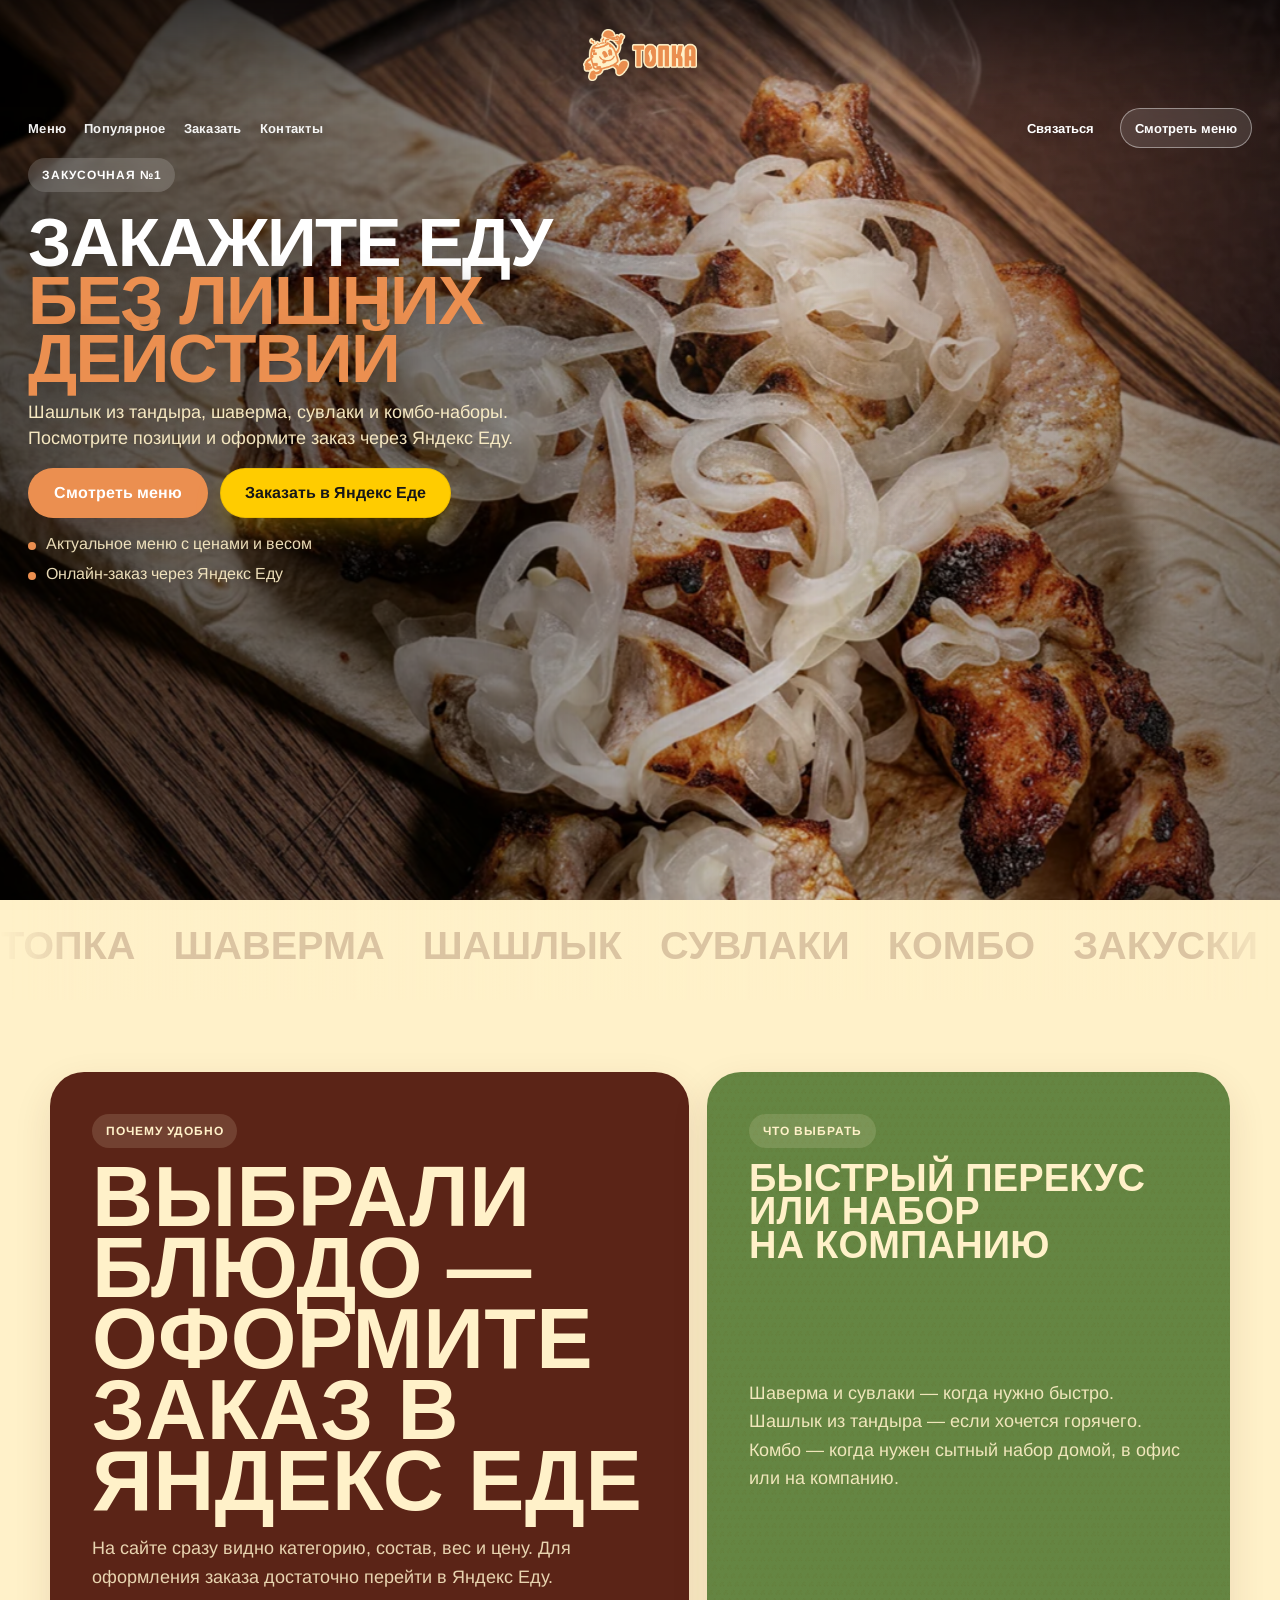
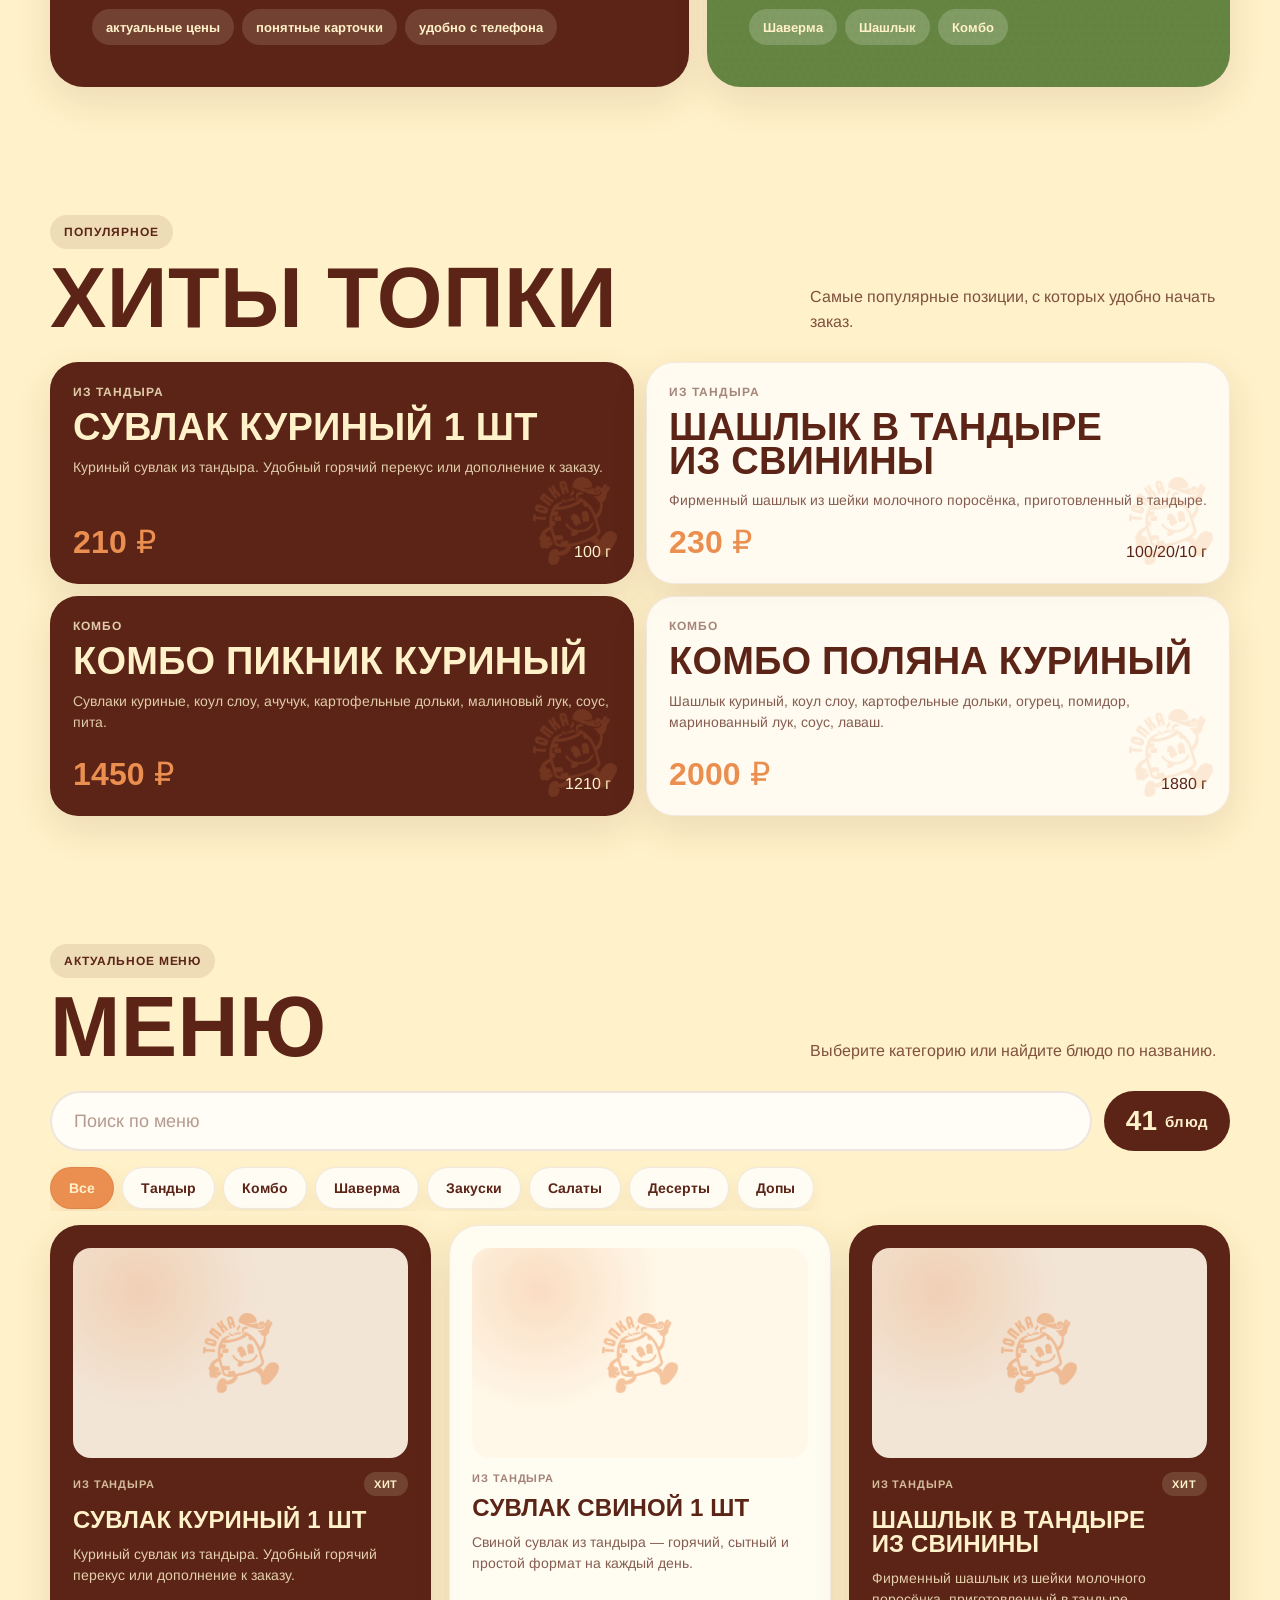
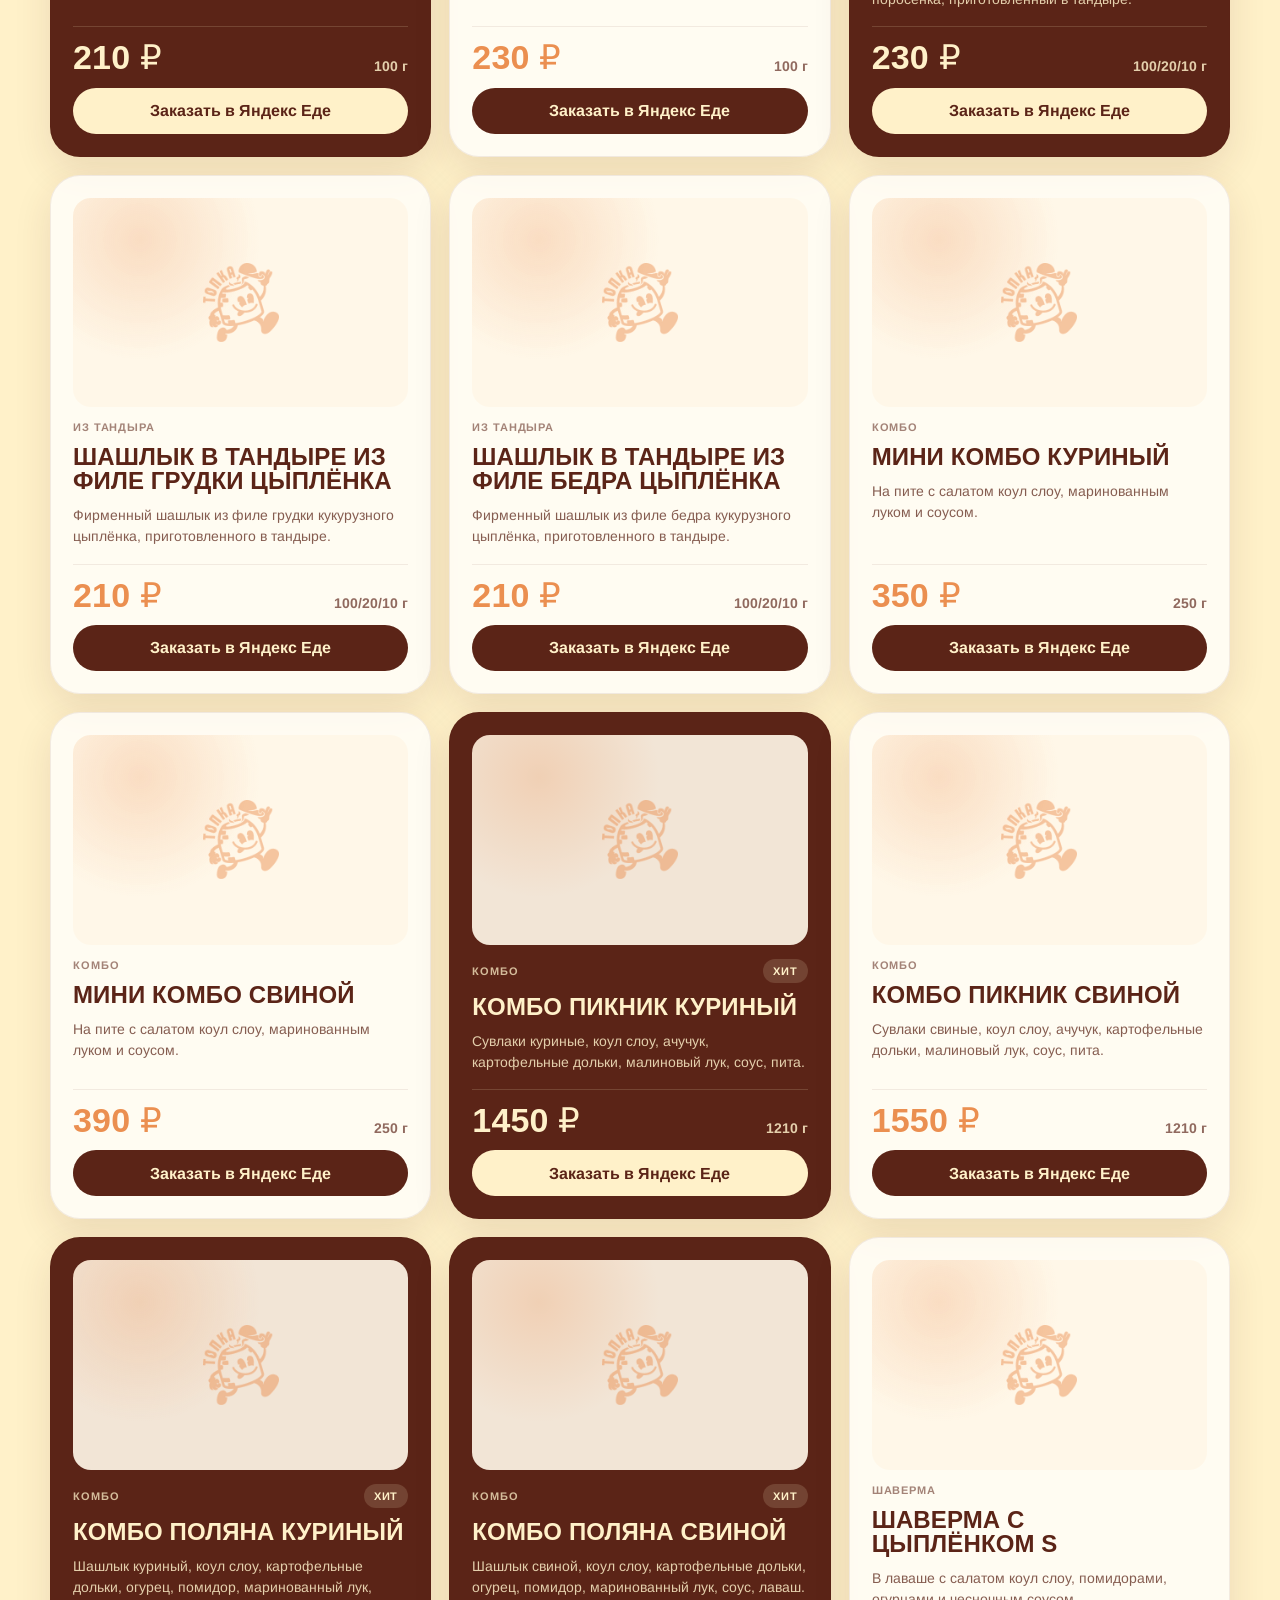
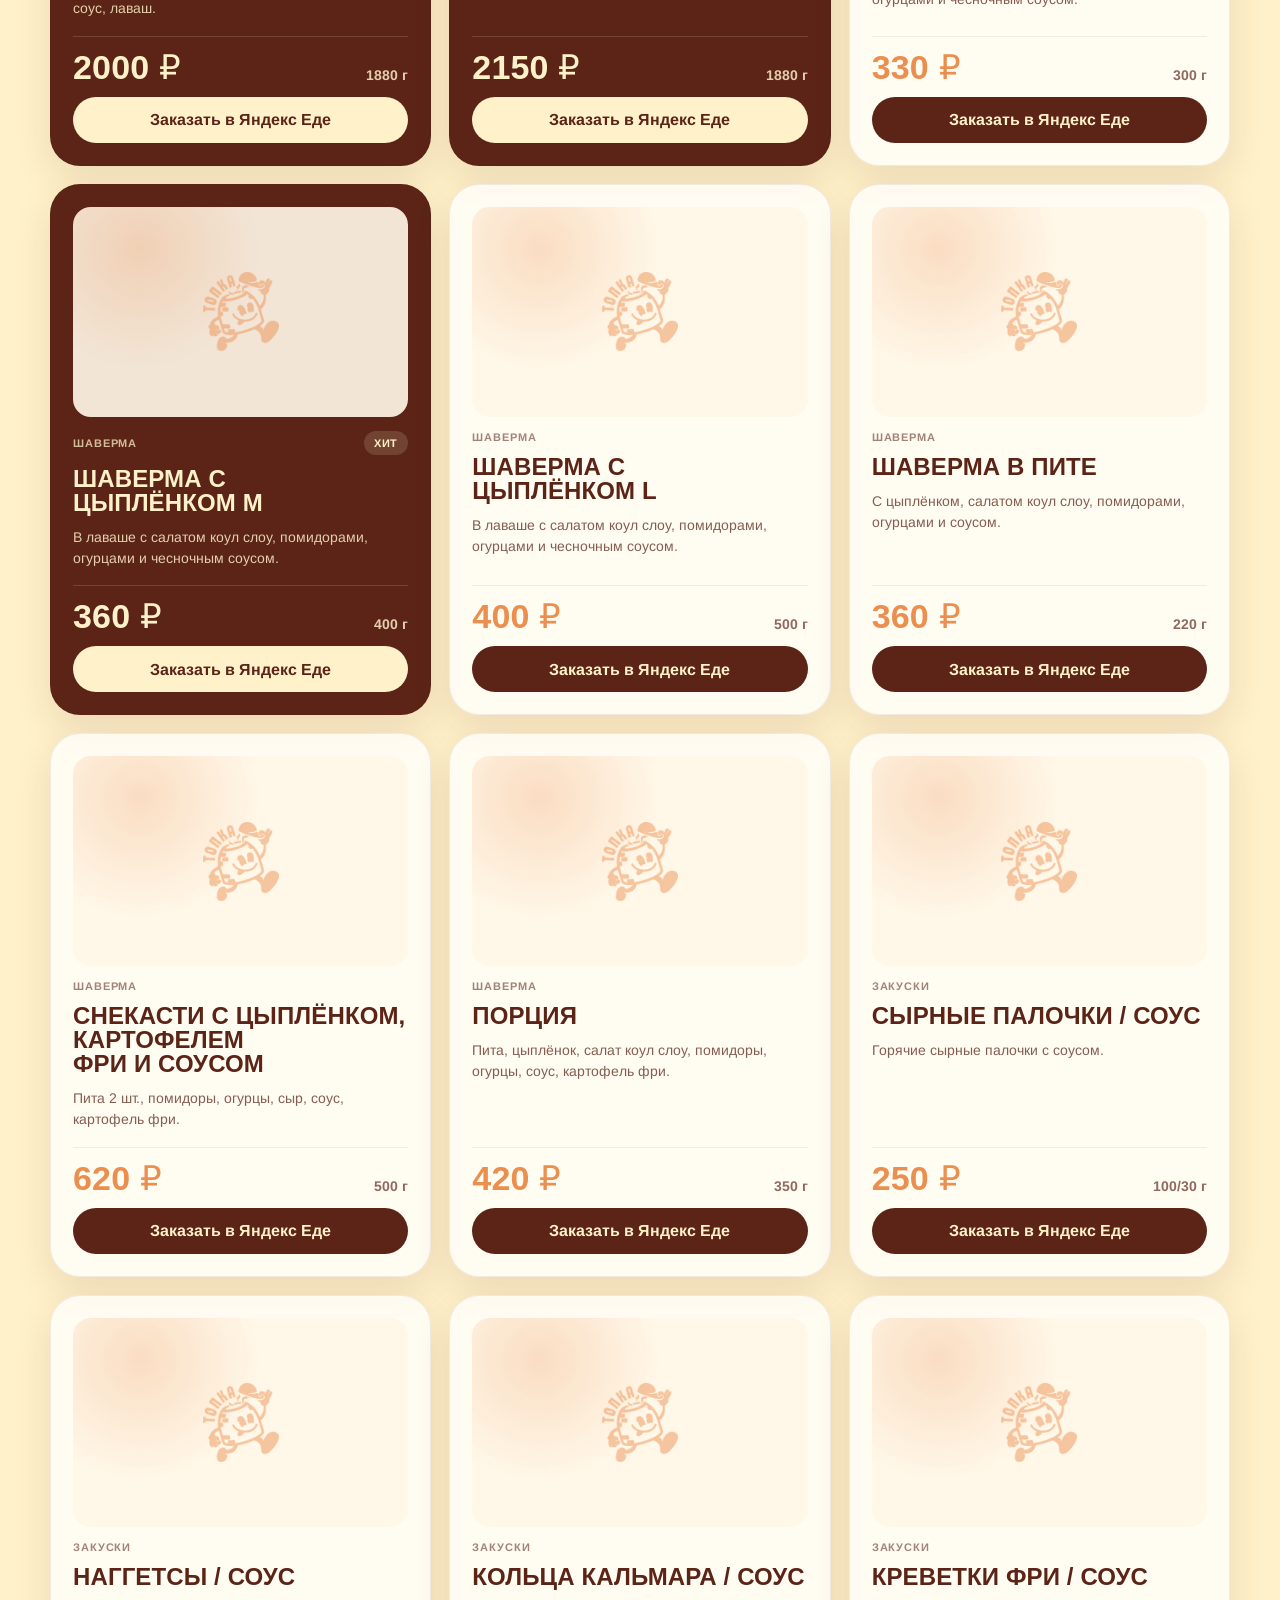
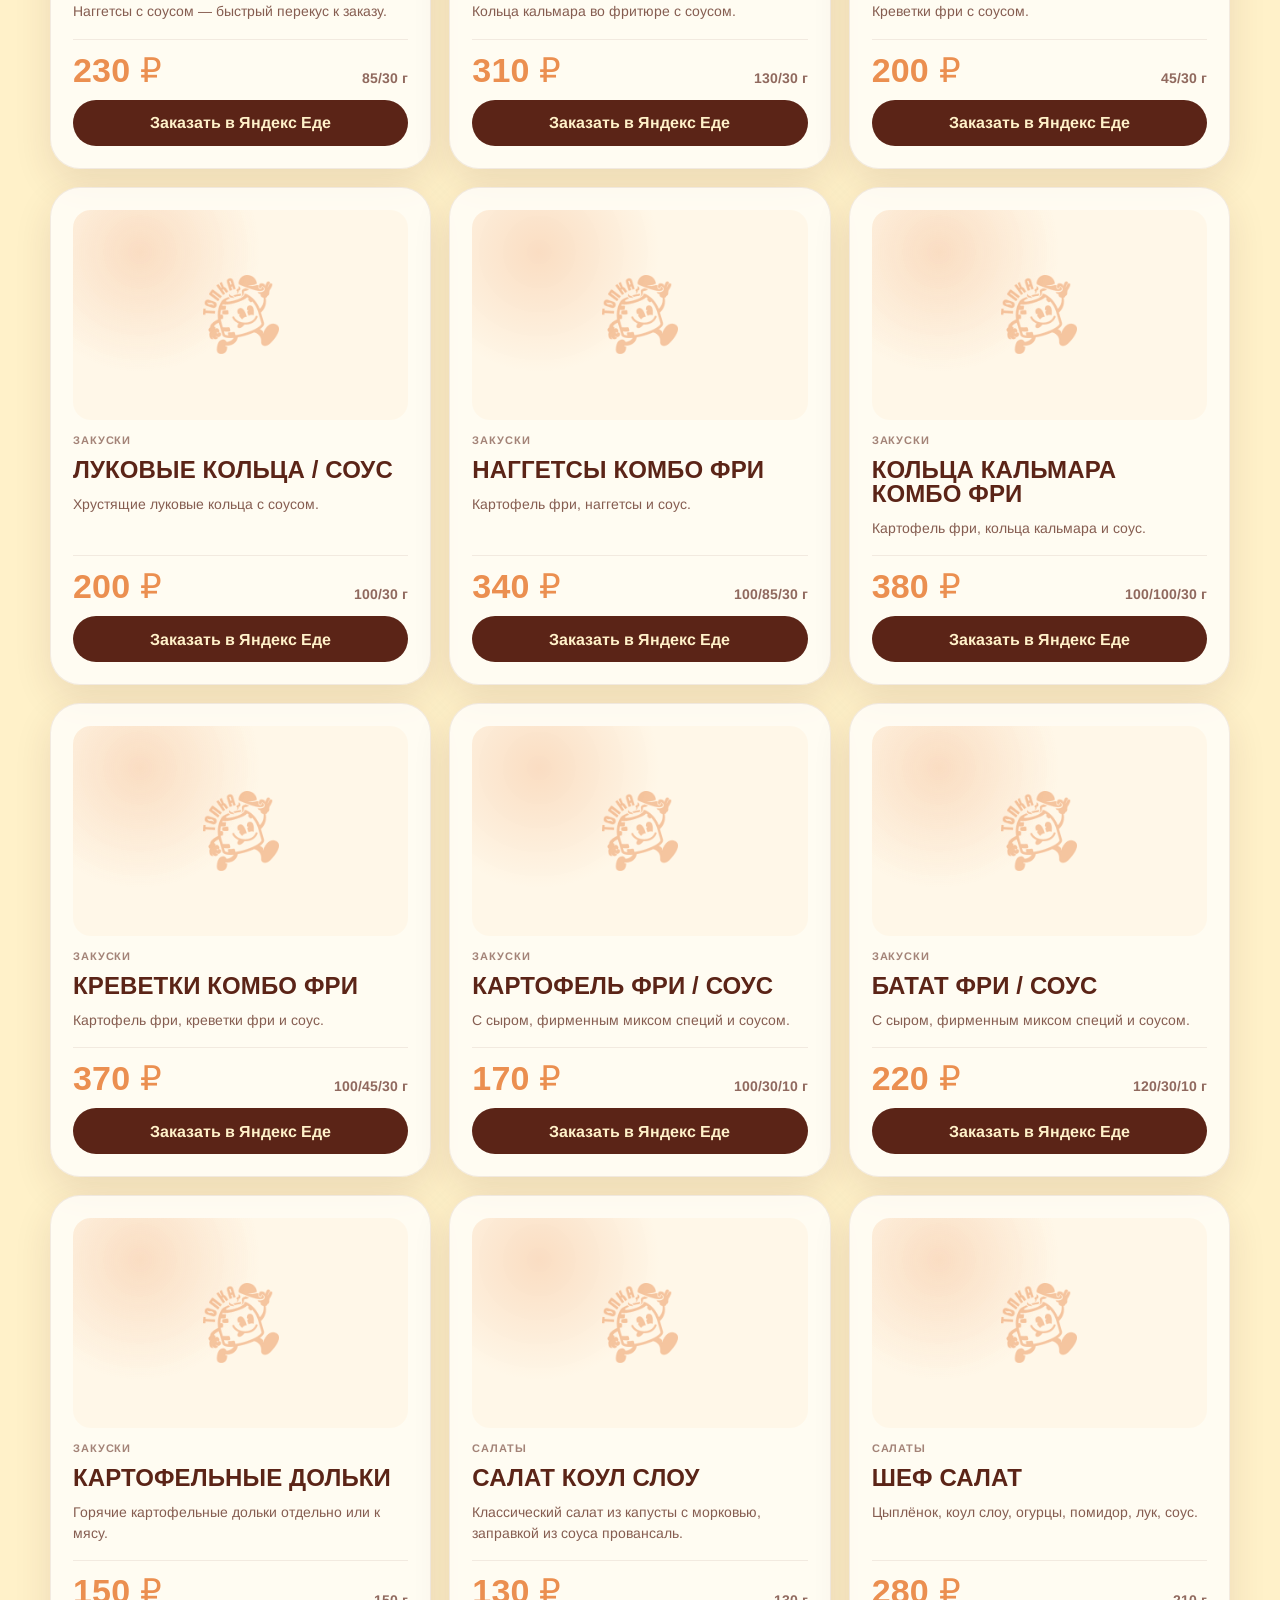
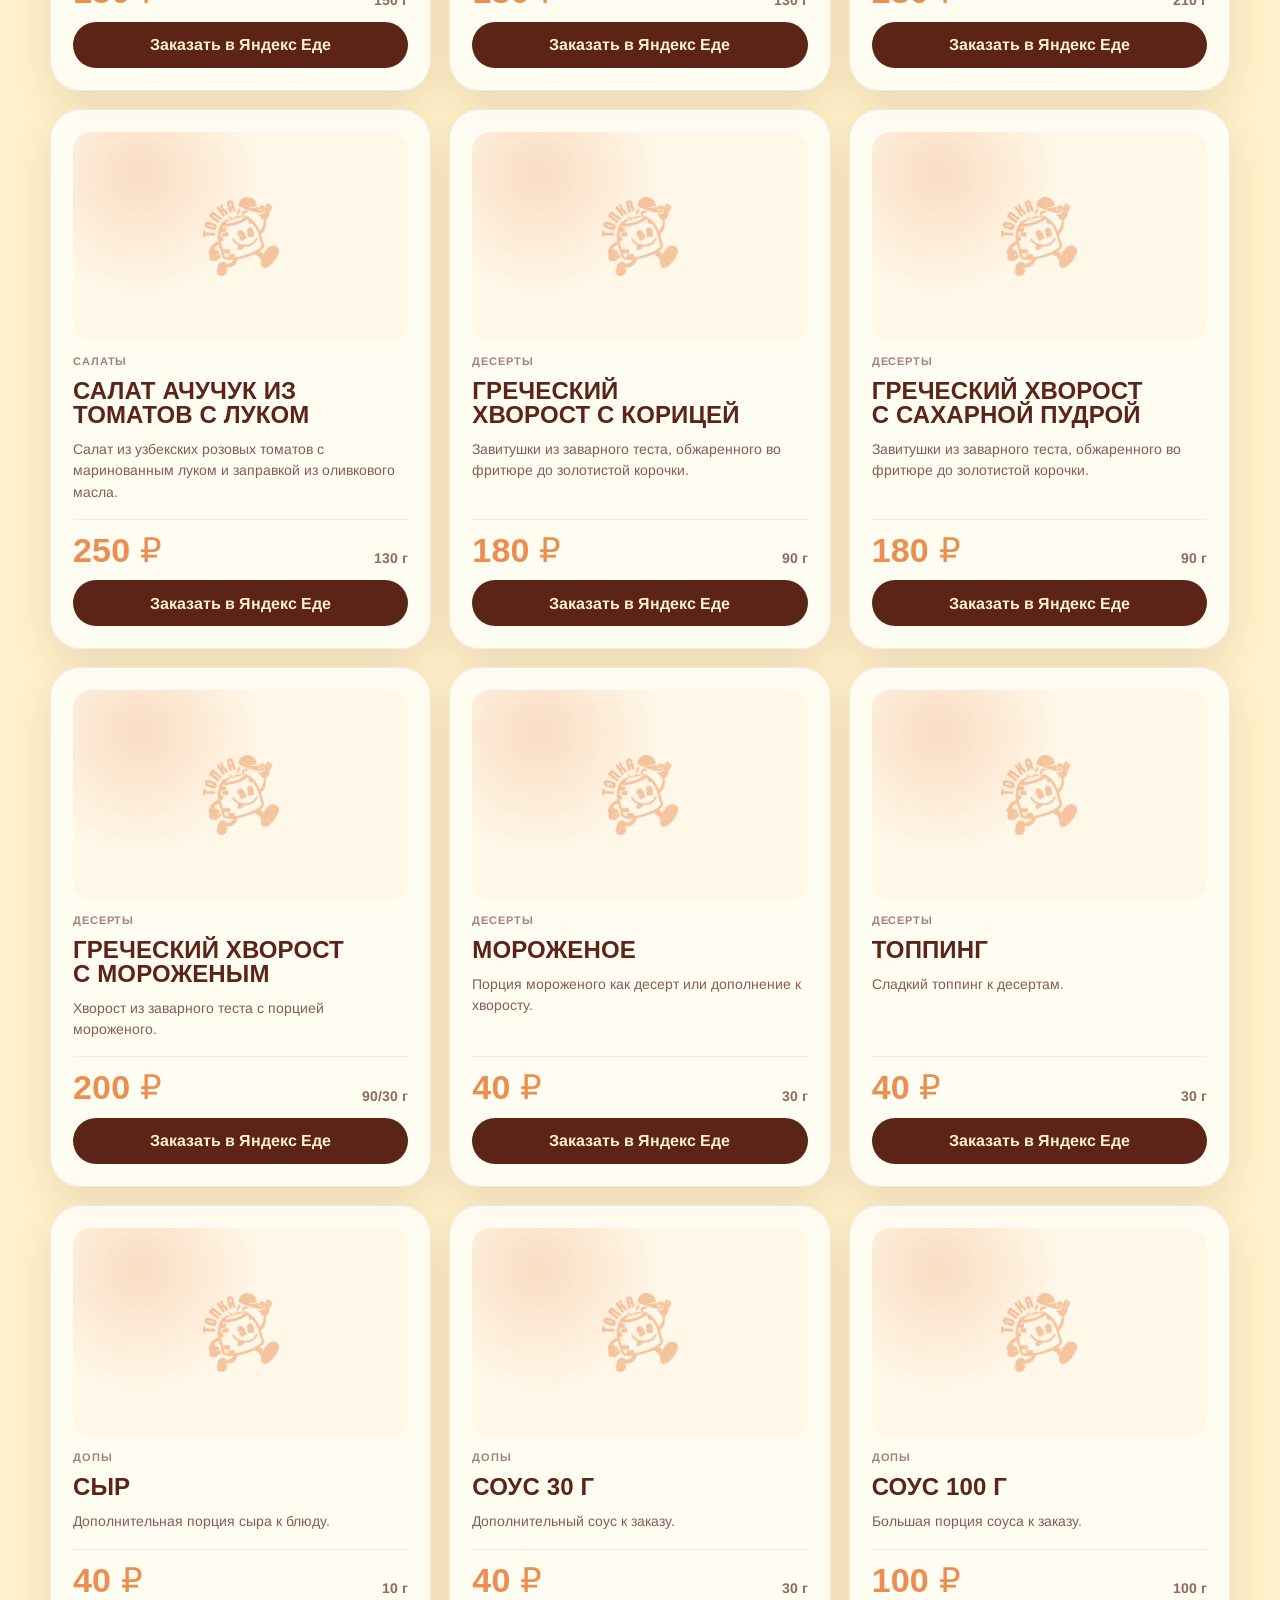
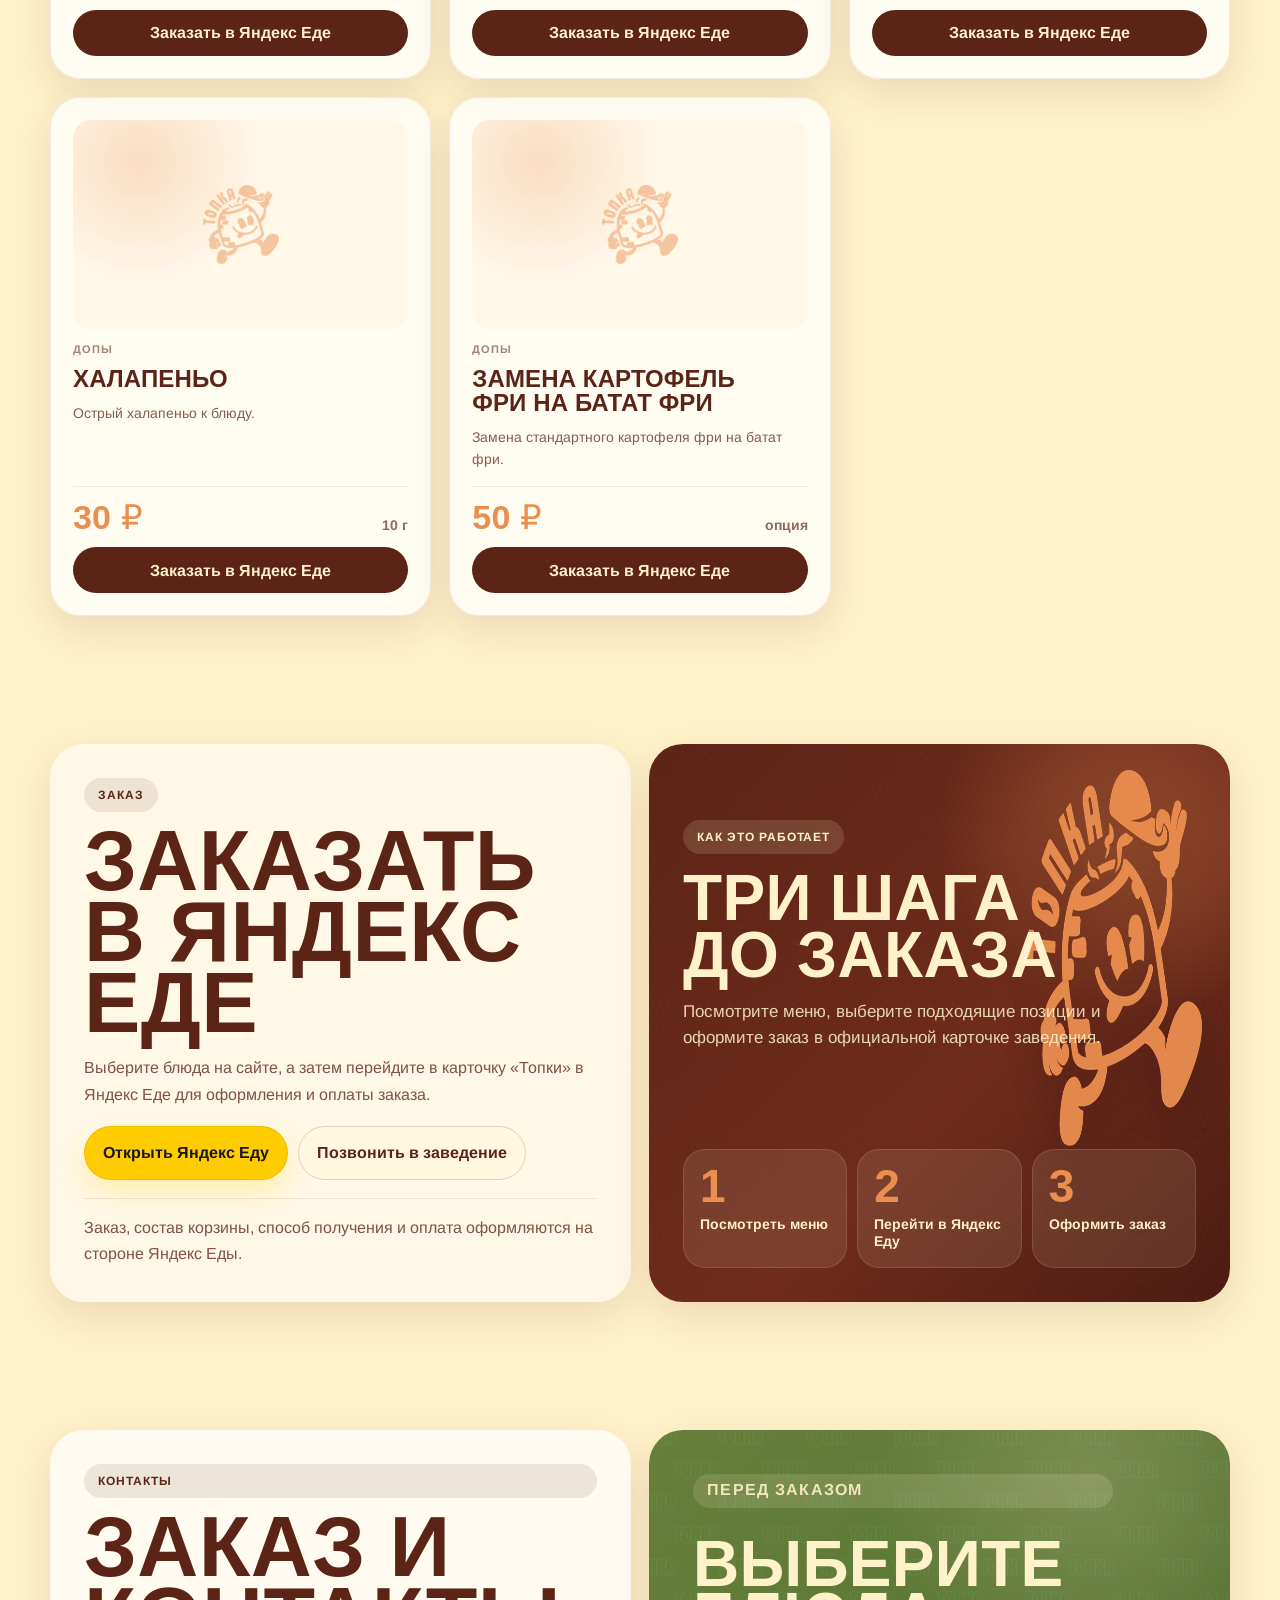
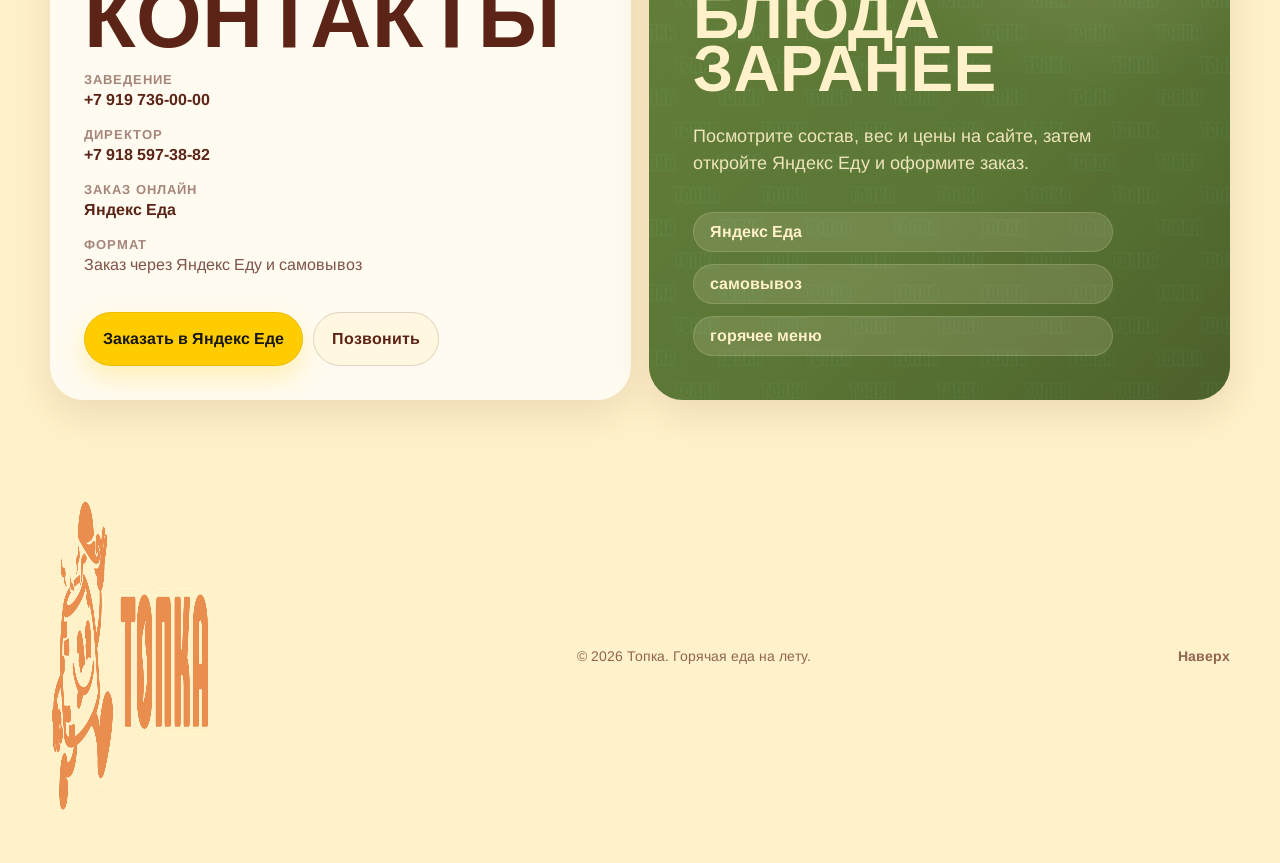
==== commit 28995b62: "Add files via upload" ====
--- a/preview_single_js.html
+++ b/preview_single_js.html
@@ -2,12 +2,65 @@
 <html lang="ru" class="no-js">
 <head>
   <meta charset="utf-8" />
-  <meta name="viewport" content="width=device-width, initial-scale=1" />
-  <title>Топка — шашлык, шаверма и комбо</title>
-  <meta name="description" content="Топка — закусочная с шашлыком из тандыра, сувлаками, шавермой, комбо-наборами, закусками, салатами и десертами." />
+  <meta name="viewport" content="width=device-width, initial-scale=1, viewport-fit=cover" />
+
+  <title>Топка — шашлык, шаверма и комбо | Заказ через Яндекс Еду</title>
+  <meta name="description" content="Меню закусочной «Топка»: шашлык из тандыра, сувлаки, шаверма, комбо, закуски, салаты и десерты. Актуальные цены и заказ через Яндекс Еду." />
+  <meta name="robots" content="noindex,nofollow" />
+  <meta name="googlebot" content="index,follow,max-image-preview:large,max-snippet:-1,max-video-preview:-1" />
+  <meta name="theme-color" content="#5b2417" />
+  <meta name="application-name" content="Топка" />
+  <meta name="format-detection" content="telephone=yes" />
+
+  <link rel="canonical" href="./" />
+  <link rel="icon" href="assets/favicon.ico" sizes="any" />
+  <link rel="icon" type="image/png" sizes="32x32" href="assets/favicon-32.png" />
+  <link rel="icon" type="image/png" sizes="192x192" href="assets/favicon-192.png" />
+  <link rel="apple-touch-icon" sizes="180x180" href="assets/apple-touch-icon.png" />
+  <link rel="manifest" href="site.webmanifest" />
+
+  <link rel="preload" href="assets/shashlik.webp" as="image" type="image/webp" fetchpriority="high" />
+  <link rel="dns-prefetch" href="//eda.yandex.ru" />
+  <link rel="preconnect" href="https://eda.yandex.ru" crossorigin />
+
+  <meta property="og:type" content="website" />
+  <meta property="og:locale" content="ru_RU" />
+  <meta property="og:site_name" content="Топка" />
   <meta property="og:title" content="Топка — шашлык, шаверма и комбо" />
-  <meta property="og:description" content="Шашлык из тандыра, сувлаки, шаверма, комбо и закуски. Смотрите меню и оформляйте заказ в пару кликов." />
-  <meta property="og:image" content="assets/shashlik.webp" />
+  <meta property="og:description" content="Актуальное меню закусочной «Топка» и заказ через Яндекс Еду." />
+  <meta property="og:url" content="./" />
+  <meta property="og:image" content="assets/og-topka.jpg" />
+  <meta property="og:image:width" content="1200" />
+  <meta property="og:image:height" content="630" />
+  <meta property="og:image:alt" content="Топка — шашлык, шаверма и комбо" />
+
+  <meta name="twitter:card" content="summary_large_image" />
+  <meta name="twitter:title" content="Топка — шашлык, шаверма и комбо" />
+  <meta name="twitter:description" content="Актуальное меню закусочной «Топка» и заказ через Яндекс Еду." />
+  <meta name="twitter:image" content="assets/og-topka.jpg" />
+
+  <script type="application/ld+json">
+  {
+    "@context": "https://schema.org",
+    "@type": "Restaurant",
+    "name": "Топка",
+    "description": "Закусочная с шашлыком из тандыра, сувлаками, шавермой, комбо-наборами, закусками, салатами и десертами.",
+    "url": "./",
+    "image": "assets/og-topka.jpg",
+    "logo": "assets/logo-horizontal.png",
+    "telephone": "+7 919 736-00-00",
+    "priceRange": "₽₽",
+    "servesCuisine": ["Шашлык", "Шаверма", "Сувлаки", "Фастфуд"],
+    "acceptsReservations": false,
+    "hasMenu": {
+      "@type": "Menu",
+      "name": "Меню закусочной «Топка»",
+      "url": "#menu"
+    },
+    "sameAs": ["https://eda.yandex.ru/restaurant/topka_prjdh?utm_campaign=android&utm_medium=referral&utm_source=rst_shared_link"]
+  }
+  </script>
+
   <style>
 @font-face{
   font-family:'Phenomena';
@@ -2229,6 +2282,62 @@
   }
 }
 
+
+/* === V18: SEO/API-ready карточки и доступность === */
+.visually-hidden{
+  position:absolute !important;
+  width:1px !important;
+  height:1px !important;
+  padding:0 !important;
+  margin:-1px !important;
+  overflow:hidden !important;
+  clip:rect(0,0,0,0) !important;
+  white-space:nowrap !important;
+  border:0 !important;
+}
+
+.menu-card__image{
+  width:100%;
+  aspect-ratio:16/10;
+  object-fit:cover;
+  border-radius:18px;
+  margin-bottom:14px;
+  background:rgba(91,36,23,.06);
+}
+
+.menu-card__image--placeholder{
+  display:grid;
+  place-items:center;
+  overflow:hidden;
+  background:
+    radial-gradient(circle at 20% 20%, rgba(235,143,80,.25), transparent 38%),
+    rgba(255,247,232,.92);
+}
+
+.menu-card__image--placeholder img{
+  width:76px;
+  height:80px;
+  object-fit:contain;
+  opacity:.48;
+}
+
+body[data-menu-source="api"] .menu-status::before{
+  content:"";
+}
+
+@media (prefers-reduced-motion:reduce){
+  html{ scroll-behavior:auto !important; }
+  *,*::before,*::after{
+    animation-duration:.01ms !important;
+    animation-iteration-count:1 !important;
+    transition-duration:.01ms !important;
+  }
+  .reveal{
+    opacity:1 !important;
+    transform:none !important;
+  }
+}
+
 </style>
   <script>document.documentElement.classList.replace('no-js','js');</script>
 </head>
@@ -2238,13 +2347,13 @@
   <header class="header" data-header>
     <div class="header__top">
       <a class="brand" href="#top" aria-label="Топка — на главную">
-        <img src="assets/logo-horizontal.png" alt="Топка" />
+        <img src="assets/logo-horizontal.png" width="720" height="327" alt="Топка" decoding="async" />
         <div class="brand__meta">
           <span>закусочная</span>
           <small>шашлык, шаверма, сувлаки</small>
         </div>
       </a>
-      <nav class="nav" aria-label="Основная навигация">
+      <nav class="nav" id="site-navigation" aria-label="Основная навигация">
         <a href="#menu">Меню</a>
         <a href="#hits">Популярное</a>
         <a href="https://eda.yandex.ru/restaurant/topka_prjdh?utm_campaign=android&utm_medium=referral&utm_source=rst_shared_link" target="_blank" rel="noopener noreferrer">Заказать</a>
@@ -2254,7 +2363,7 @@
         <a class="header__ghost" href="#contacts">Связаться</a>
         <a class="header__cta" href="#menu">Смотреть меню</a>
       </div>
-      <button class="burger" type="button" data-menu-toggle aria-label="Открыть меню">
+      <button class="burger" type="button" data-menu-toggle aria-label="Открыть меню" aria-expanded="false" aria-controls="site-navigation">
         <span></span><span></span><span></span>
       </button>
     </div>
@@ -2273,10 +2382,10 @@
     <section class="hero reveal">
       <div class="hero__banner">
         <div class="hero__image">
-          <img src="assets/shashlik.webp" alt="Шашлык в тандыре" />
+          <img src="assets/shashlik.webp" width="1500" height="1081" alt="Шашлык в тандыре" fetchpriority="high" decoding="async" />
         </div>
         <div class="hero__overlay"></div>
-        <img class="hero__center-logo" src="assets/logo-vertical.png" alt="Топка" />
+        <img class="hero__center-logo" src="assets/logo-vertical.png" width="480" height="578" alt="Топка" decoding="async" />
         <div class="hero__content">
           <div class="hero__copy">
             <span class="eyebrow eyebrow--hero">закусочная №1</span>
@@ -2297,8 +2406,8 @@
               <strong>Быстрый заказ и самовывоз</strong>
             </div>
             <div class="hero__stats" aria-label="Преимущества">
-              <div><b>41</b><span>позиция в меню</span></div>
-              <div><b>7</b><span>категорий</span></div>
+              <div><b data-stat-items>41</b><span>позиция в меню</span></div>
+              <div><b data-stat-categories>7</b><span>категорий</span></div>
               <div><b>1</b><span>клик до заявки</span></div>
             </div>
           </div>
@@ -2355,11 +2464,38 @@
         <p>Самые популярные позиции, с которых удобно начать заказ.</p>
       </div>
       <div class="hit-grid" data-hit-grid>
-        <div class="hit-skeleton">Загружаем хиты меню…</div>
+        <article class="hit-card" itemscope itemtype="https://schema.org/MenuItem">
+          <span class="hit-card__label">Из тандыра</span>
+          <h3 itemprop="name">Сувлак куриный 1 шт</h3>
+          <p itemprop="description">Куриный сувлак из тандыра. Удобный горячий перекус или дополнение к заказу.</p>
+          <img src="assets/logo-mark.png" alt="" aria-hidden="true" loading="lazy" decoding="async" />
+          <div class="hit-card__meta"><strong>210 ₽</strong><span>100 г</span></div>
+        </article>
+        <article class="hit-card" itemscope itemtype="https://schema.org/MenuItem">
+          <span class="hit-card__label">Из тандыра</span>
+          <h3 itemprop="name">Шашлык в тандыре из свинины</h3>
+          <p itemprop="description">Фирменный шашлык из шейки молочного поросёнка, приготовленный в тандыре.</p>
+          <img src="assets/logo-mark.png" alt="" aria-hidden="true" loading="lazy" decoding="async" />
+          <div class="hit-card__meta"><strong>230 ₽</strong><span>100/20/10 г</span></div>
+        </article>
+        <article class="hit-card" itemscope itemtype="https://schema.org/MenuItem">
+          <span class="hit-card__label">Комбо</span>
+          <h3 itemprop="name">Комбо Пикник куриный</h3>
+          <p itemprop="description">Сувлаки куриные, коул слоу, ачучук, картофельные дольки, малиновый лук, соус, пита.</p>
+          <img src="assets/logo-mark.png" alt="" aria-hidden="true" loading="lazy" decoding="async" />
+          <div class="hit-card__meta"><strong>1450 ₽</strong><span>1210 г</span></div>
+        </article>
+        <article class="hit-card" itemscope itemtype="https://schema.org/MenuItem">
+          <span class="hit-card__label">Комбо</span>
+          <h3 itemprop="name">Комбо Поляна куриный</h3>
+          <p itemprop="description">Шашлык куриный, коул слоу, картофельные дольки, огурец, помидор, маринованный лук, соус, лаваш.</p>
+          <img src="assets/logo-mark.png" alt="" aria-hidden="true" loading="lazy" decoding="async" />
+          <div class="hit-card__meta"><strong>2000 ₽</strong><span>1880 г</span></div>
+        </article>
       </div>
     </section>
 
-    <section class="section menu-section reveal" id="menu">
+    <section class="section menu-section reveal" id="menu" itemscope itemtype="https://schema.org/Menu">
       <div class="section-head section-head--menu">
         <div>
           <span class="eyebrow">актуальное меню</span>
@@ -2370,7 +2506,8 @@
 
       <div class="menu-tools">
         <div class="search-wrap">
-          <input type="search" data-menu-search placeholder="Поиск по меню" autocomplete="off" />
+          <label class="visually-hidden" for="menu-search">Поиск по меню</label>
+          <input id="menu-search" type="search" data-menu-search placeholder="Поиск по меню" autocomplete="off" enterkeyhint="search" />
         </div>
         <div class="menu-count"><span data-menu-count>0</span><small>блюд</small></div>
       </div>
@@ -2382,7 +2519,623 @@
       </div>
 
       <div class="menu-status" data-menu-status>Меню загружается…</div>
-      <div class="menu-grid" data-menu-grid></div>
+      <div class="menu-grid" data-menu-grid>
+        <article class="menu-card is-hot" data-category="tandoor" itemscope itemtype="https://schema.org/MenuItem">
+          <div class="menu-card__image menu-card__image--placeholder" aria-hidden="true"><img src="assets/logo-mark.png" alt="" loading="lazy" /></div>
+          <div class="menu-card__top">
+            <span>Из тандыра</span>
+            <em>хит</em>
+          </div>
+          <h3 itemprop="name">Сувлак куриный 1 шт</h3>
+          <p itemprop="description">Куриный сувлак из тандыра. Удобный горячий перекус или дополнение к заказу.</p>
+          <div class="menu-card__meta" itemprop="offers" itemscope itemtype="https://schema.org/Offer">
+            <meta itemprop="priceCurrency" content="RUB" />
+            <strong itemprop="price" content="210">210 ₽</strong>
+            <span>100 г</span>
+          </div>
+          <a class="menu-card__order" href="https://eda.yandex.ru/restaurant/topka_prjdh?utm_campaign=android&utm_medium=referral&utm_source=rst_shared_link" target="_blank" rel="noopener noreferrer">Заказать в Яндекс Еде</a>
+        </article>
+        <article class="menu-card" data-category="tandoor" itemscope itemtype="https://schema.org/MenuItem">
+          <div class="menu-card__image menu-card__image--placeholder" aria-hidden="true"><img src="assets/logo-mark.png" alt="" loading="lazy" /></div>
+          <div class="menu-card__top">
+            <span>Из тандыра</span>
+            
+          </div>
+          <h3 itemprop="name">Сувлак свиной 1 шт</h3>
+          <p itemprop="description">Свиной сувлак из тандыра — горячий, сытный и простой формат на каждый день.</p>
+          <div class="menu-card__meta" itemprop="offers" itemscope itemtype="https://schema.org/Offer">
+            <meta itemprop="priceCurrency" content="RUB" />
+            <strong itemprop="price" content="230">230 ₽</strong>
+            <span>100 г</span>
+          </div>
+          <a class="menu-card__order" href="https://eda.yandex.ru/restaurant/topka_prjdh?utm_campaign=android&utm_medium=referral&utm_source=rst_shared_link" target="_blank" rel="noopener noreferrer">Заказать в Яндекс Еде</a>
+        </article>
+        <article class="menu-card is-hot" data-category="tandoor" itemscope itemtype="https://schema.org/MenuItem">
+          <div class="menu-card__image menu-card__image--placeholder" aria-hidden="true"><img src="assets/logo-mark.png" alt="" loading="lazy" /></div>
+          <div class="menu-card__top">
+            <span>Из тандыра</span>
+            <em>хит</em>
+          </div>
+          <h3 itemprop="name">Шашлык в тандыре из свинины</h3>
+          <p itemprop="description">Фирменный шашлык из шейки молочного поросёнка, приготовленный в тандыре.</p>
+          <div class="menu-card__meta" itemprop="offers" itemscope itemtype="https://schema.org/Offer">
+            <meta itemprop="priceCurrency" content="RUB" />
+            <strong itemprop="price" content="230">230 ₽</strong>
+            <span>100/20/10 г</span>
+          </div>
+          <a class="menu-card__order" href="https://eda.yandex.ru/restaurant/topka_prjdh?utm_campaign=android&utm_medium=referral&utm_source=rst_shared_link" target="_blank" rel="noopener noreferrer">Заказать в Яндекс Еде</a>
+        </article>
+        <article class="menu-card" data-category="tandoor" itemscope itemtype="https://schema.org/MenuItem">
+          <div class="menu-card__image menu-card__image--placeholder" aria-hidden="true"><img src="assets/logo-mark.png" alt="" loading="lazy" /></div>
+          <div class="menu-card__top">
+            <span>Из тандыра</span>
+            
+          </div>
+          <h3 itemprop="name">Шашлык в тандыре из филе грудки цыплёнка</h3>
+          <p itemprop="description">Фирменный шашлык из филе грудки кукурузного цыплёнка, приготовленного в тандыре.</p>
+          <div class="menu-card__meta" itemprop="offers" itemscope itemtype="https://schema.org/Offer">
+            <meta itemprop="priceCurrency" content="RUB" />
+            <strong itemprop="price" content="210">210 ₽</strong>
+            <span>100/20/10 г</span>
+          </div>
+          <a class="menu-card__order" href="https://eda.yandex.ru/restaurant/topka_prjdh?utm_campaign=android&utm_medium=referral&utm_source=rst_shared_link" target="_blank" rel="noopener noreferrer">Заказать в Яндекс Еде</a>
+        </article>
+        <article class="menu-card" data-category="tandoor" itemscope itemtype="https://schema.org/MenuItem">
+          <div class="menu-card__image menu-card__image--placeholder" aria-hidden="true"><img src="assets/logo-mark.png" alt="" loading="lazy" /></div>
+          <div class="menu-card__top">
+            <span>Из тандыра</span>
+            
+          </div>
+          <h3 itemprop="name">Шашлык в тандыре из филе бедра цыплёнка</h3>
+          <p itemprop="description">Фирменный шашлык из филе бедра кукурузного цыплёнка, приготовленного в тандыре.</p>
+          <div class="menu-card__meta" itemprop="offers" itemscope itemtype="https://schema.org/Offer">
+            <meta itemprop="priceCurrency" content="RUB" />
+            <strong itemprop="price" content="210">210 ₽</strong>
+            <span>100/20/10 г</span>
+          </div>
+          <a class="menu-card__order" href="https://eda.yandex.ru/restaurant/topka_prjdh?utm_campaign=android&utm_medium=referral&utm_source=rst_shared_link" target="_blank" rel="noopener noreferrer">Заказать в Яндекс Еде</a>
+        </article>
+        <article class="menu-card" data-category="combo" itemscope itemtype="https://schema.org/MenuItem">
+          <div class="menu-card__image menu-card__image--placeholder" aria-hidden="true"><img src="assets/logo-mark.png" alt="" loading="lazy" /></div>
+          <div class="menu-card__top">
+            <span>Комбо</span>
+            
+          </div>
+          <h3 itemprop="name">Мини комбо куриный</h3>
+          <p itemprop="description">На пите с салатом коул слоу, маринованным луком и соусом.</p>
+          <div class="menu-card__meta" itemprop="offers" itemscope itemtype="https://schema.org/Offer">
+            <meta itemprop="priceCurrency" content="RUB" />
+            <strong itemprop="price" content="350">350 ₽</strong>
+            <span>250 г</span>
+          </div>
+          <a class="menu-card__order" href="https://eda.yandex.ru/restaurant/topka_prjdh?utm_campaign=android&utm_medium=referral&utm_source=rst_shared_link" target="_blank" rel="noopener noreferrer">Заказать в Яндекс Еде</a>
+        </article>
+        <article class="menu-card" data-category="combo" itemscope itemtype="https://schema.org/MenuItem">
+          <div class="menu-card__image menu-card__image--placeholder" aria-hidden="true"><img src="assets/logo-mark.png" alt="" loading="lazy" /></div>
+          <div class="menu-card__top">
+            <span>Комбо</span>
+            
+          </div>
+          <h3 itemprop="name">Мини комбо свиной</h3>
+          <p itemprop="description">На пите с салатом коул слоу, маринованным луком и соусом.</p>
+          <div class="menu-card__meta" itemprop="offers" itemscope itemtype="https://schema.org/Offer">
+            <meta itemprop="priceCurrency" content="RUB" />
+            <strong itemprop="price" content="390">390 ₽</strong>
+            <span>250 г</span>
+          </div>
+          <a class="menu-card__order" href="https://eda.yandex.ru/restaurant/topka_prjdh?utm_campaign=android&utm_medium=referral&utm_source=rst_shared_link" target="_blank" rel="noopener noreferrer">Заказать в Яндекс Еде</a>
+        </article>
+        <article class="menu-card is-hot" data-category="combo" itemscope itemtype="https://schema.org/MenuItem">
+          <div class="menu-card__image menu-card__image--placeholder" aria-hidden="true"><img src="assets/logo-mark.png" alt="" loading="lazy" /></div>
+          <div class="menu-card__top">
+            <span>Комбо</span>
+            <em>хит</em>
+          </div>
+          <h3 itemprop="name">Комбо Пикник куриный</h3>
+          <p itemprop="description">Сувлаки куриные, коул слоу, ачучук, картофельные дольки, малиновый лук, соус, пита.</p>
+          <div class="menu-card__meta" itemprop="offers" itemscope itemtype="https://schema.org/Offer">
+            <meta itemprop="priceCurrency" content="RUB" />
+            <strong itemprop="price" content="1450">1450 ₽</strong>
+            <span>1210 г</span>
+          </div>
+          <a class="menu-card__order" href="https://eda.yandex.ru/restaurant/topka_prjdh?utm_campaign=android&utm_medium=referral&utm_source=rst_shared_link" target="_blank" rel="noopener noreferrer">Заказать в Яндекс Еде</a>
+        </article>
+        <article class="menu-card" data-category="combo" itemscope itemtype="https://schema.org/MenuItem">
+          <div class="menu-card__image menu-card__image--placeholder" aria-hidden="true"><img src="assets/logo-mark.png" alt="" loading="lazy" /></div>
+          <div class="menu-card__top">
+            <span>Комбо</span>
+            
+          </div>
+          <h3 itemprop="name">Комбо Пикник свиной</h3>
+          <p itemprop="description">Сувлаки свиные, коул слоу, ачучук, картофельные дольки, малиновый лук, соус, пита.</p>
+          <div class="menu-card__meta" itemprop="offers" itemscope itemtype="https://schema.org/Offer">
+            <meta itemprop="priceCurrency" content="RUB" />
+            <strong itemprop="price" content="1550">1550 ₽</strong>
+            <span>1210 г</span>
+          </div>
+          <a class="menu-card__order" href="https://eda.yandex.ru/restaurant/topka_prjdh?utm_campaign=android&utm_medium=referral&utm_source=rst_shared_link" target="_blank" rel="noopener noreferrer">Заказать в Яндекс Еде</a>
+        </article>
+        <article class="menu-card is-hot" data-category="combo" itemscope itemtype="https://schema.org/MenuItem">
+          <div class="menu-card__image menu-card__image--placeholder" aria-hidden="true"><img src="assets/logo-mark.png" alt="" loading="lazy" /></div>
+          <div class="menu-card__top">
+            <span>Комбо</span>
+            <em>хит</em>
+          </div>
+          <h3 itemprop="name">Комбо Поляна куриный</h3>
+          <p itemprop="description">Шашлык куриный, коул слоу, картофельные дольки, огурец, помидор, маринованный лук, соус, лаваш.</p>
+          <div class="menu-card__meta" itemprop="offers" itemscope itemtype="https://schema.org/Offer">
+            <meta itemprop="priceCurrency" content="RUB" />
+            <strong itemprop="price" content="2000">2000 ₽</strong>
+            <span>1880 г</span>
+          </div>
+          <a class="menu-card__order" href="https://eda.yandex.ru/restaurant/topka_prjdh?utm_campaign=android&utm_medium=referral&utm_source=rst_shared_link" target="_blank" rel="noopener noreferrer">Заказать в Яндекс Еде</a>
+        </article>
+        <article class="menu-card is-hot" data-category="combo" itemscope itemtype="https://schema.org/MenuItem">
+          <div class="menu-card__image menu-card__image--placeholder" aria-hidden="true"><img src="assets/logo-mark.png" alt="" loading="lazy" /></div>
+          <div class="menu-card__top">
+            <span>Комбо</span>
+            <em>хит</em>
+          </div>
+          <h3 itemprop="name">Комбо Поляна свиной</h3>
+          <p itemprop="description">Шашлык свиной, коул слоу, картофельные дольки, огурец, помидор, маринованный лук, соус, лаваш.</p>
+          <div class="menu-card__meta" itemprop="offers" itemscope itemtype="https://schema.org/Offer">
+            <meta itemprop="priceCurrency" content="RUB" />
+            <strong itemprop="price" content="2150">2150 ₽</strong>
+            <span>1880 г</span>
+          </div>
+          <a class="menu-card__order" href="https://eda.yandex.ru/restaurant/topka_prjdh?utm_campaign=android&utm_medium=referral&utm_source=rst_shared_link" target="_blank" rel="noopener noreferrer">Заказать в Яндекс Еде</a>
+        </article>
+        <article class="menu-card" data-category="shawarma" itemscope itemtype="https://schema.org/MenuItem">
+          <div class="menu-card__image menu-card__image--placeholder" aria-hidden="true"><img src="assets/logo-mark.png" alt="" loading="lazy" /></div>
+          <div class="menu-card__top">
+            <span>Шаверма</span>
+            
+          </div>
+          <h3 itemprop="name">Шаверма с цыплёнком S</h3>
+          <p itemprop="description">В лаваше с салатом коул слоу, помидорами, огурцами и чесночным соусом.</p>
+          <div class="menu-card__meta" itemprop="offers" itemscope itemtype="https://schema.org/Offer">
+            <meta itemprop="priceCurrency" content="RUB" />
+            <strong itemprop="price" content="330">330 ₽</strong>
+            <span>300 г</span>
+          </div>
+          <a class="menu-card__order" href="https://eda.yandex.ru/restaurant/topka_prjdh?utm_campaign=android&utm_medium=referral&utm_source=rst_shared_link" target="_blank" rel="noopener noreferrer">Заказать в Яндекс Еде</a>
+        </article>
+        <article class="menu-card is-hot" data-category="shawarma" itemscope itemtype="https://schema.org/MenuItem">
+          <div class="menu-card__image menu-card__image--placeholder" aria-hidden="true"><img src="assets/logo-mark.png" alt="" loading="lazy" /></div>
+          <div class="menu-card__top">
+            <span>Шаверма</span>
+            <em>хит</em>
+          </div>
+          <h3 itemprop="name">Шаверма с цыплёнком M</h3>
+          <p itemprop="description">В лаваше с салатом коул слоу, помидорами, огурцами и чесночным соусом.</p>
+          <div class="menu-card__meta" itemprop="offers" itemscope itemtype="https://schema.org/Offer">
+            <meta itemprop="priceCurrency" content="RUB" />
+            <strong itemprop="price" content="360">360 ₽</strong>
+            <span>400 г</span>
+          </div>
+          <a class="menu-card__order" href="https://eda.yandex.ru/restaurant/topka_prjdh?utm_campaign=android&utm_medium=referral&utm_source=rst_shared_link" target="_blank" rel="noopener noreferrer">Заказать в Яндекс Еде</a>
+        </article>
+        <article class="menu-card" data-category="shawarma" itemscope itemtype="https://schema.org/MenuItem">
+          <div class="menu-card__image menu-card__image--placeholder" aria-hidden="true"><img src="assets/logo-mark.png" alt="" loading="lazy" /></div>
+          <div class="menu-card__top">
+            <span>Шаверма</span>
+            
+          </div>
+          <h3 itemprop="name">Шаверма с цыплёнком L</h3>
+          <p itemprop="description">В лаваше с салатом коул слоу, помидорами, огурцами и чесночным соусом.</p>
+          <div class="menu-card__meta" itemprop="offers" itemscope itemtype="https://schema.org/Offer">
+            <meta itemprop="priceCurrency" content="RUB" />
+            <strong itemprop="price" content="400">400 ₽</strong>
+            <span>500 г</span>
+          </div>
+          <a class="menu-card__order" href="https://eda.yandex.ru/restaurant/topka_prjdh?utm_campaign=android&utm_medium=referral&utm_source=rst_shared_link" target="_blank" rel="noopener noreferrer">Заказать в Яндекс Еде</a>
+        </article>
+        <article class="menu-card" data-category="shawarma" itemscope itemtype="https://schema.org/MenuItem">
+          <div class="menu-card__image menu-card__image--placeholder" aria-hidden="true"><img src="assets/logo-mark.png" alt="" loading="lazy" /></div>
+          <div class="menu-card__top">
+            <span>Шаверма</span>
+            
+          </div>
+          <h3 itemprop="name">Шаверма в пите</h3>
+          <p itemprop="description">С цыплёнком, салатом коул слоу, помидорами, огурцами и соусом.</p>
+          <div class="menu-card__meta" itemprop="offers" itemscope itemtype="https://schema.org/Offer">
+            <meta itemprop="priceCurrency" content="RUB" />
+            <strong itemprop="price" content="360">360 ₽</strong>
+            <span>220 г</span>
+          </div>
+          <a class="menu-card__order" href="https://eda.yandex.ru/restaurant/topka_prjdh?utm_campaign=android&utm_medium=referral&utm_source=rst_shared_link" target="_blank" rel="noopener noreferrer">Заказать в Яндекс Еде</a>
+        </article>
+        <article class="menu-card" data-category="shawarma" itemscope itemtype="https://schema.org/MenuItem">
+          <div class="menu-card__image menu-card__image--placeholder" aria-hidden="true"><img src="assets/logo-mark.png" alt="" loading="lazy" /></div>
+          <div class="menu-card__top">
+            <span>Шаверма</span>
+            
+          </div>
+          <h3 itemprop="name">Снекасти с цыплёнком, картофелем фри и соусом</h3>
+          <p itemprop="description">Пита 2 шт., помидоры, огурцы, сыр, соус, картофель фри.</p>
+          <div class="menu-card__meta" itemprop="offers" itemscope itemtype="https://schema.org/Offer">
+            <meta itemprop="priceCurrency" content="RUB" />
+            <strong itemprop="price" content="620">620 ₽</strong>
+            <span>500 г</span>
+          </div>
+          <a class="menu-card__order" href="https://eda.yandex.ru/restaurant/topka_prjdh?utm_campaign=android&utm_medium=referral&utm_source=rst_shared_link" target="_blank" rel="noopener noreferrer">Заказать в Яндекс Еде</a>
+        </article>
+        <article class="menu-card" data-category="shawarma" itemscope itemtype="https://schema.org/MenuItem">
+          <div class="menu-card__image menu-card__image--placeholder" aria-hidden="true"><img src="assets/logo-mark.png" alt="" loading="lazy" /></div>
+          <div class="menu-card__top">
+            <span>Шаверма</span>
+            
+          </div>
+          <h3 itemprop="name">Порция</h3>
+          <p itemprop="description">Пита, цыплёнок, салат коул слоу, помидоры, огурцы, соус, картофель фри.</p>
+          <div class="menu-card__meta" itemprop="offers" itemscope itemtype="https://schema.org/Offer">
+            <meta itemprop="priceCurrency" content="RUB" />
+            <strong itemprop="price" content="420">420 ₽</strong>
+            <span>350 г</span>
+          </div>
+          <a class="menu-card__order" href="https://eda.yandex.ru/restaurant/topka_prjdh?utm_campaign=android&utm_medium=referral&utm_source=rst_shared_link" target="_blank" rel="noopener noreferrer">Заказать в Яндекс Еде</a>
+        </article>
+        <article class="menu-card" data-category="snacks" itemscope itemtype="https://schema.org/MenuItem">
+          <div class="menu-card__image menu-card__image--placeholder" aria-hidden="true"><img src="assets/logo-mark.png" alt="" loading="lazy" /></div>
+          <div class="menu-card__top">
+            <span>Закуски</span>
+            
+          </div>
+          <h3 itemprop="name">Сырные палочки / соус</h3>
+          <p itemprop="description">Горячие сырные палочки с соусом.</p>
+          <div class="menu-card__meta" itemprop="offers" itemscope itemtype="https://schema.org/Offer">
+            <meta itemprop="priceCurrency" content="RUB" />
+            <strong itemprop="price" content="250">250 ₽</strong>
+            <span>100/30 г</span>
+          </div>
+          <a class="menu-card__order" href="https://eda.yandex.ru/restaurant/topka_prjdh?utm_campaign=android&utm_medium=referral&utm_source=rst_shared_link" target="_blank" rel="noopener noreferrer">Заказать в Яндекс Еде</a>
+        </article>
+        <article class="menu-card" data-category="snacks" itemscope itemtype="https://schema.org/MenuItem">
+          <div class="menu-card__image menu-card__image--placeholder" aria-hidden="true"><img src="assets/logo-mark.png" alt="" loading="lazy" /></div>
+          <div class="menu-card__top">
+            <span>Закуски</span>
+            
+          </div>
+          <h3 itemprop="name">Наггетсы / соус</h3>
+          <p itemprop="description">Наггетсы с соусом — быстрый перекус к заказу.</p>
+          <div class="menu-card__meta" itemprop="offers" itemscope itemtype="https://schema.org/Offer">
+            <meta itemprop="priceCurrency" content="RUB" />
+            <strong itemprop="price" content="230">230 ₽</strong>
+            <span>85/30 г</span>
+          </div>
+          <a class="menu-card__order" href="https://eda.yandex.ru/restaurant/topka_prjdh?utm_campaign=android&utm_medium=referral&utm_source=rst_shared_link" target="_blank" rel="noopener noreferrer">Заказать в Яндекс Еде</a>
+        </article>
+        <article class="menu-card" data-category="snacks" itemscope itemtype="https://schema.org/MenuItem">
+          <div class="menu-card__image menu-card__image--placeholder" aria-hidden="true"><img src="assets/logo-mark.png" alt="" loading="lazy" /></div>
+          <div class="menu-card__top">
+            <span>Закуски</span>
+            
+          </div>
+          <h3 itemprop="name">Кольца кальмара / соус</h3>
+          <p itemprop="description">Кольца кальмара во фритюре с соусом.</p>
+          <div class="menu-card__meta" itemprop="offers" itemscope itemtype="https://schema.org/Offer">
+            <meta itemprop="priceCurrency" content="RUB" />
+            <strong itemprop="price" content="310">310 ₽</strong>
+            <span>130/30 г</span>
+          </div>
+          <a class="menu-card__order" href="https://eda.yandex.ru/restaurant/topka_prjdh?utm_campaign=android&utm_medium=referral&utm_source=rst_shared_link" target="_blank" rel="noopener noreferrer">Заказать в Яндекс Еде</a>
+        </article>
+        <article class="menu-card" data-category="snacks" itemscope itemtype="https://schema.org/MenuItem">
+          <div class="menu-card__image menu-card__image--placeholder" aria-hidden="true"><img src="assets/logo-mark.png" alt="" loading="lazy" /></div>
+          <div class="menu-card__top">
+            <span>Закуски</span>
+            
+          </div>
+          <h3 itemprop="name">Креветки фри / соус</h3>
+          <p itemprop="description">Креветки фри с соусом.</p>
+          <div class="menu-card__meta" itemprop="offers" itemscope itemtype="https://schema.org/Offer">
+            <meta itemprop="priceCurrency" content="RUB" />
+            <strong itemprop="price" content="200">200 ₽</strong>
+            <span>45/30 г</span>
+          </div>
+          <a class="menu-card__order" href="https://eda.yandex.ru/restaurant/topka_prjdh?utm_campaign=android&utm_medium=referral&utm_source=rst_shared_link" target="_blank" rel="noopener noreferrer">Заказать в Яндекс Еде</a>
+        </article>
+        <article class="menu-card" data-category="snacks" itemscope itemtype="https://schema.org/MenuItem">
+          <div class="menu-card__image menu-card__image--placeholder" aria-hidden="true"><img src="assets/logo-mark.png" alt="" loading="lazy" /></div>
+          <div class="menu-card__top">
+            <span>Закуски</span>
+            
+          </div>
+          <h3 itemprop="name">Луковые кольца / соус</h3>
+          <p itemprop="description">Хрустящие луковые кольца с соусом.</p>
+          <div class="menu-card__meta" itemprop="offers" itemscope itemtype="https://schema.org/Offer">
+            <meta itemprop="priceCurrency" content="RUB" />
+            <strong itemprop="price" content="200">200 ₽</strong>
+            <span>100/30 г</span>
+          </div>
+          <a class="menu-card__order" href="https://eda.yandex.ru/restaurant/topka_prjdh?utm_campaign=android&utm_medium=referral&utm_source=rst_shared_link" target="_blank" rel="noopener noreferrer">Заказать в Яндекс Еде</a>
+        </article>
+        <article class="menu-card" data-category="snacks" itemscope itemtype="https://schema.org/MenuItem">
+          <div class="menu-card__image menu-card__image--placeholder" aria-hidden="true"><img src="assets/logo-mark.png" alt="" loading="lazy" /></div>
+          <div class="menu-card__top">
+            <span>Закуски</span>
+            
+          </div>
+          <h3 itemprop="name">Наггетсы комбо фри</h3>
+          <p itemprop="description">Картофель фри, наггетсы и соус.</p>
+          <div class="menu-card__meta" itemprop="offers" itemscope itemtype="https://schema.org/Offer">
+            <meta itemprop="priceCurrency" content="RUB" />
+            <strong itemprop="price" content="340">340 ₽</strong>
+            <span>100/85/30 г</span>
+          </div>
+          <a class="menu-card__order" href="https://eda.yandex.ru/restaurant/topka_prjdh?utm_campaign=android&utm_medium=referral&utm_source=rst_shared_link" target="_blank" rel="noopener noreferrer">Заказать в Яндекс Еде</a>
+        </article>
+        <article class="menu-card" data-category="snacks" itemscope itemtype="https://schema.org/MenuItem">
+          <div class="menu-card__image menu-card__image--placeholder" aria-hidden="true"><img src="assets/logo-mark.png" alt="" loading="lazy" /></div>
+          <div class="menu-card__top">
+            <span>Закуски</span>
+            
+          </div>
+          <h3 itemprop="name">Кольца кальмара комбо фри</h3>
+          <p itemprop="description">Картофель фри, кольца кальмара и соус.</p>
+          <div class="menu-card__meta" itemprop="offers" itemscope itemtype="https://schema.org/Offer">
+            <meta itemprop="priceCurrency" content="RUB" />
+            <strong itemprop="price" content="380">380 ₽</strong>
+            <span>100/100/30 г</span>
+          </div>
+          <a class="menu-card__order" href="https://eda.yandex.ru/restaurant/topka_prjdh?utm_campaign=android&utm_medium=referral&utm_source=rst_shared_link" target="_blank" rel="noopener noreferrer">Заказать в Яндекс Еде</a>
+        </article>
+        <article class="menu-card" data-category="snacks" itemscope itemtype="https://schema.org/MenuItem">
+          <div class="menu-card__image menu-card__image--placeholder" aria-hidden="true"><img src="assets/logo-mark.png" alt="" loading="lazy" /></div>
+          <div class="menu-card__top">
+            <span>Закуски</span>
+            
+          </div>
+          <h3 itemprop="name">Креветки комбо фри</h3>
+          <p itemprop="description">Картофель фри, креветки фри и соус.</p>
+          <div class="menu-card__meta" itemprop="offers" itemscope itemtype="https://schema.org/Offer">
+            <meta itemprop="priceCurrency" content="RUB" />
+            <strong itemprop="price" content="370">370 ₽</strong>
+            <span>100/45/30 г</span>
+          </div>
+          <a class="menu-card__order" href="https://eda.yandex.ru/restaurant/topka_prjdh?utm_campaign=android&utm_medium=referral&utm_source=rst_shared_link" target="_blank" rel="noopener noreferrer">Заказать в Яндекс Еде</a>
+        </article>
+        <article class="menu-card" data-category="snacks" itemscope itemtype="https://schema.org/MenuItem">
+          <div class="menu-card__image menu-card__image--placeholder" aria-hidden="true"><img src="assets/logo-mark.png" alt="" loading="lazy" /></div>
+          <div class="menu-card__top">
+            <span>Закуски</span>
+            
+          </div>
+          <h3 itemprop="name">Картофель фри / соус</h3>
+          <p itemprop="description">С сыром, фирменным миксом специй и соусом.</p>
+          <div class="menu-card__meta" itemprop="offers" itemscope itemtype="https://schema.org/Offer">
+            <meta itemprop="priceCurrency" content="RUB" />
+            <strong itemprop="price" content="170">170 ₽</strong>
+            <span>100/30/10 г</span>
+          </div>
+          <a class="menu-card__order" href="https://eda.yandex.ru/restaurant/topka_prjdh?utm_campaign=android&utm_medium=referral&utm_source=rst_shared_link" target="_blank" rel="noopener noreferrer">Заказать в Яндекс Еде</a>
+        </article>
+        <article class="menu-card" data-category="snacks" itemscope itemtype="https://schema.org/MenuItem">
+          <div class="menu-card__image menu-card__image--placeholder" aria-hidden="true"><img src="assets/logo-mark.png" alt="" loading="lazy" /></div>
+          <div class="menu-card__top">
+            <span>Закуски</span>
+            
+          </div>
+          <h3 itemprop="name">Батат фри / соус</h3>
+          <p itemprop="description">С сыром, фирменным миксом специй и соусом.</p>
+          <div class="menu-card__meta" itemprop="offers" itemscope itemtype="https://schema.org/Offer">
+            <meta itemprop="priceCurrency" content="RUB" />
+            <strong itemprop="price" content="220">220 ₽</strong>
+            <span>120/30/10 г</span>
+          </div>
+          <a class="menu-card__order" href="https://eda.yandex.ru/restaurant/topka_prjdh?utm_campaign=android&utm_medium=referral&utm_source=rst_shared_link" target="_blank" rel="noopener noreferrer">Заказать в Яндекс Еде</a>
+        </article>
+        <article class="menu-card" data-category="snacks" itemscope itemtype="https://schema.org/MenuItem">
+          <div class="menu-card__image menu-card__image--placeholder" aria-hidden="true"><img src="assets/logo-mark.png" alt="" loading="lazy" /></div>
+          <div class="menu-card__top">
+            <span>Закуски</span>
+            
+          </div>
+          <h3 itemprop="name">Картофельные дольки</h3>
+          <p itemprop="description">Горячие картофельные дольки отдельно или к мясу.</p>
+          <div class="menu-card__meta" itemprop="offers" itemscope itemtype="https://schema.org/Offer">
+            <meta itemprop="priceCurrency" content="RUB" />
+            <strong itemprop="price" content="150">150 ₽</strong>
+            <span>150 г</span>
+          </div>
+          <a class="menu-card__order" href="https://eda.yandex.ru/restaurant/topka_prjdh?utm_campaign=android&utm_medium=referral&utm_source=rst_shared_link" target="_blank" rel="noopener noreferrer">Заказать в Яндекс Еде</a>
+        </article>
+        <article class="menu-card" data-category="salads" itemscope itemtype="https://schema.org/MenuItem">
+          <div class="menu-card__image menu-card__image--placeholder" aria-hidden="true"><img src="assets/logo-mark.png" alt="" loading="lazy" /></div>
+          <div class="menu-card__top">
+            <span>Салаты</span>
+            
+          </div>
+          <h3 itemprop="name">Салат коул слоу</h3>
+          <p itemprop="description">Классический салат из капусты с морковью, заправкой из соуса провансаль.</p>
+          <div class="menu-card__meta" itemprop="offers" itemscope itemtype="https://schema.org/Offer">
+            <meta itemprop="priceCurrency" content="RUB" />
+            <strong itemprop="price" content="130">130 ₽</strong>
+            <span>130 г</span>
+          </div>
+          <a class="menu-card__order" href="https://eda.yandex.ru/restaurant/topka_prjdh?utm_campaign=android&utm_medium=referral&utm_source=rst_shared_link" target="_blank" rel="noopener noreferrer">Заказать в Яндекс Еде</a>
+        </article>
+        <article class="menu-card" data-category="salads" itemscope itemtype="https://schema.org/MenuItem">
+          <div class="menu-card__image menu-card__image--placeholder" aria-hidden="true"><img src="assets/logo-mark.png" alt="" loading="lazy" /></div>
+          <div class="menu-card__top">
+            <span>Салаты</span>
+            
+          </div>
+          <h3 itemprop="name">Шеф салат</h3>
+          <p itemprop="description">Цыплёнок, коул слоу, огурцы, помидор, лук, соус.</p>
+          <div class="menu-card__meta" itemprop="offers" itemscope itemtype="https://schema.org/Offer">
+            <meta itemprop="priceCurrency" content="RUB" />
+            <strong itemprop="price" content="280">280 ₽</strong>
+            <span>210 г</span>
+          </div>
+          <a class="menu-card__order" href="https://eda.yandex.ru/restaurant/topka_prjdh?utm_campaign=android&utm_medium=referral&utm_source=rst_shared_link" target="_blank" rel="noopener noreferrer">Заказать в Яндекс Еде</a>
+        </article>
+        <article class="menu-card" data-category="salads" itemscope itemtype="https://schema.org/MenuItem">
+          <div class="menu-card__image menu-card__image--placeholder" aria-hidden="true"><img src="assets/logo-mark.png" alt="" loading="lazy" /></div>
+          <div class="menu-card__top">
+            <span>Салаты</span>
+            
+          </div>
+          <h3 itemprop="name">Салат ачучук из томатов с луком</h3>
+          <p itemprop="description">Салат из узбекских розовых томатов с маринованным луком и заправкой из оливкового масла.</p>
+          <div class="menu-card__meta" itemprop="offers" itemscope itemtype="https://schema.org/Offer">
+            <meta itemprop="priceCurrency" content="RUB" />
+            <strong itemprop="price" content="250">250 ₽</strong>
+            <span>130 г</span>
+          </div>
+          <a class="menu-card__order" href="https://eda.yandex.ru/restaurant/topka_prjdh?utm_campaign=android&utm_medium=referral&utm_source=rst_shared_link" target="_blank" rel="noopener noreferrer">Заказать в Яндекс Еде</a>
+        </article>
+        <article class="menu-card" data-category="desserts" itemscope itemtype="https://schema.org/MenuItem">
+          <div class="menu-card__image menu-card__image--placeholder" aria-hidden="true"><img src="assets/logo-mark.png" alt="" loading="lazy" /></div>
+          <div class="menu-card__top">
+            <span>Десерты</span>
+            
+          </div>
+          <h3 itemprop="name">Греческий хворост с корицей</h3>
+          <p itemprop="description">Завитушки из заварного теста, обжаренного во фритюре до золотистой корочки.</p>
+          <div class="menu-card__meta" itemprop="offers" itemscope itemtype="https://schema.org/Offer">
+            <meta itemprop="priceCurrency" content="RUB" />
+            <strong itemprop="price" content="180">180 ₽</strong>
+            <span>90 г</span>
+          </div>
+          <a class="menu-card__order" href="https://eda.yandex.ru/restaurant/topka_prjdh?utm_campaign=android&utm_medium=referral&utm_source=rst_shared_link" target="_blank" rel="noopener noreferrer">Заказать в Яндекс Еде</a>
+        </article>
+        <article class="menu-card" data-category="desserts" itemscope itemtype="https://schema.org/MenuItem">
+          <div class="menu-card__image menu-card__image--placeholder" aria-hidden="true"><img src="assets/logo-mark.png" alt="" loading="lazy" /></div>
+          <div class="menu-card__top">
+            <span>Десерты</span>
+            
+          </div>
+          <h3 itemprop="name">Греческий хворост с сахарной пудрой</h3>
+          <p itemprop="description">Завитушки из заварного теста, обжаренного во фритюре до золотистой корочки.</p>
+          <div class="menu-card__meta" itemprop="offers" itemscope itemtype="https://schema.org/Offer">
+            <meta itemprop="priceCurrency" content="RUB" />
+            <strong itemprop="price" content="180">180 ₽</strong>
+            <span>90 г</span>
+          </div>
+          <a class="menu-card__order" href="https://eda.yandex.ru/restaurant/topka_prjdh?utm_campaign=android&utm_medium=referral&utm_source=rst_shared_link" target="_blank" rel="noopener noreferrer">Заказать в Яндекс Еде</a>
+        </article>
+        <article class="menu-card" data-category="desserts" itemscope itemtype="https://schema.org/MenuItem">
+          <div class="menu-card__image menu-card__image--placeholder" aria-hidden="true"><img src="assets/logo-mark.png" alt="" loading="lazy" /></div>
+          <div class="menu-card__top">
+            <span>Десерты</span>
+            
+          </div>
+          <h3 itemprop="name">Греческий хворост с мороженым</h3>
+          <p itemprop="description">Хворост из заварного теста с порцией мороженого.</p>
+          <div class="menu-card__meta" itemprop="offers" itemscope itemtype="https://schema.org/Offer">
+            <meta itemprop="priceCurrency" content="RUB" />
+            <strong itemprop="price" content="200">200 ₽</strong>
+            <span>90/30 г</span>
+          </div>
+          <a class="menu-card__order" href="https://eda.yandex.ru/restaurant/topka_prjdh?utm_campaign=android&utm_medium=referral&utm_source=rst_shared_link" target="_blank" rel="noopener noreferrer">Заказать в Яндекс Еде</a>
+        </article>
+        <article class="menu-card" data-category="desserts" itemscope itemtype="https://schema.org/MenuItem">
+          <div class="menu-card__image menu-card__image--placeholder" aria-hidden="true"><img src="assets/logo-mark.png" alt="" loading="lazy" /></div>
+          <div class="menu-card__top">
+            <span>Десерты</span>
+            
+          </div>
+          <h3 itemprop="name">Мороженое</h3>
+          <p itemprop="description">Порция мороженого как десерт или дополнение к хворосту.</p>
+          <div class="menu-card__meta" itemprop="offers" itemscope itemtype="https://schema.org/Offer">
+            <meta itemprop="priceCurrency" content="RUB" />
+            <strong itemprop="price" content="40">40 ₽</strong>
+            <span>30 г</span>
+          </div>
+          <a class="menu-card__order" href="https://eda.yandex.ru/restaurant/topka_prjdh?utm_campaign=android&utm_medium=referral&utm_source=rst_shared_link" target="_blank" rel="noopener noreferrer">Заказать в Яндекс Еде</a>
+        </article>
+        <article class="menu-card" data-category="desserts" itemscope itemtype="https://schema.org/MenuItem">
+          <div class="menu-card__image menu-card__image--placeholder" aria-hidden="true"><img src="assets/logo-mark.png" alt="" loading="lazy" /></div>
+          <div class="menu-card__top">
+            <span>Десерты</span>
+            
+          </div>
+          <h3 itemprop="name">Топпинг</h3>
+          <p itemprop="description">Сладкий топпинг к десертам.</p>
+          <div class="menu-card__meta" itemprop="offers" itemscope itemtype="https://schema.org/Offer">
+            <meta itemprop="priceCurrency" content="RUB" />
+            <strong itemprop="price" content="40">40 ₽</strong>
+            <span>30 г</span>
+          </div>
+          <a class="menu-card__order" href="https://eda.yandex.ru/restaurant/topka_prjdh?utm_campaign=android&utm_medium=referral&utm_source=rst_shared_link" target="_blank" rel="noopener noreferrer">Заказать в Яндекс Еде</a>
+        </article>
+        <article class="menu-card" data-category="extras" itemscope itemtype="https://schema.org/MenuItem">
+          <div class="menu-card__image menu-card__image--placeholder" aria-hidden="true"><img src="assets/logo-mark.png" alt="" loading="lazy" /></div>
+          <div class="menu-card__top">
+            <span>Допы</span>
+            
+          </div>
+          <h3 itemprop="name">Сыр</h3>
+          <p itemprop="description">Дополнительная порция сыра к блюду.</p>
+          <div class="menu-card__meta" itemprop="offers" itemscope itemtype="https://schema.org/Offer">
+            <meta itemprop="priceCurrency" content="RUB" />
+            <strong itemprop="price" content="40">40 ₽</strong>
+            <span>10 г</span>
+          </div>
+          <a class="menu-card__order" href="https://eda.yandex.ru/restaurant/topka_prjdh?utm_campaign=android&utm_medium=referral&utm_source=rst_shared_link" target="_blank" rel="noopener noreferrer">Заказать в Яндекс Еде</a>
+        </article>
+        <article class="menu-card" data-category="extras" itemscope itemtype="https://schema.org/MenuItem">
+          <div class="menu-card__image menu-card__image--placeholder" aria-hidden="true"><img src="assets/logo-mark.png" alt="" loading="lazy" /></div>
+          <div class="menu-card__top">
+            <span>Допы</span>
+            
+          </div>
+          <h3 itemprop="name">Соус 30 г</h3>
+          <p itemprop="description">Дополнительный соус к заказу.</p>
+          <div class="menu-card__meta" itemprop="offers" itemscope itemtype="https://schema.org/Offer">
+            <meta itemprop="priceCurrency" content="RUB" />
+            <strong itemprop="price" content="40">40 ₽</strong>
+            <span>30 г</span>
+          </div>
+          <a class="menu-card__order" href="https://eda.yandex.ru/restaurant/topka_prjdh?utm_campaign=android&utm_medium=referral&utm_source=rst_shared_link" target="_blank" rel="noopener noreferrer">Заказать в Яндекс Еде</a>
+        </article>
+        <article class="menu-card" data-category="extras" itemscope itemtype="https://schema.org/MenuItem">
+          <div class="menu-card__image menu-card__image--placeholder" aria-hidden="true"><img src="assets/logo-mark.png" alt="" loading="lazy" /></div>
+          <div class="menu-card__top">
+            <span>Допы</span>
+            
+          </div>
+          <h3 itemprop="name">Соус 100 г</h3>
+          <p itemprop="description">Большая порция соуса к заказу.</p>
+          <div class="menu-card__meta" itemprop="offers" itemscope itemtype="https://schema.org/Offer">
+            <meta itemprop="priceCurrency" content="RUB" />
+            <strong itemprop="price" content="100">100 ₽</strong>
+            <span>100 г</span>
+          </div>
+          <a class="menu-card__order" href="https://eda.yandex.ru/restaurant/topka_prjdh?utm_campaign=android&utm_medium=referral&utm_source=rst_shared_link" target="_blank" rel="noopener noreferrer">Заказать в Яндекс Еде</a>
+        </article>
+        <article class="menu-card" data-category="extras" itemscope itemtype="https://schema.org/MenuItem">
+          <div class="menu-card__image menu-card__image--placeholder" aria-hidden="true"><img src="assets/logo-mark.png" alt="" loading="lazy" /></div>
+          <div class="menu-card__top">
+            <span>Допы</span>
+            
+          </div>
+          <h3 itemprop="name">Халапеньо</h3>
+          <p itemprop="description">Острый халапеньо к блюду.</p>
+          <div class="menu-card__meta" itemprop="offers" itemscope itemtype="https://schema.org/Offer">
+            <meta itemprop="priceCurrency" content="RUB" />
+            <strong itemprop="price" content="30">30 ₽</strong>
+            <span>10 г</span>
+          </div>
+          <a class="menu-card__order" href="https://eda.yandex.ru/restaurant/topka_prjdh?utm_campaign=android&utm_medium=referral&utm_source=rst_shared_link" target="_blank" rel="noopener noreferrer">Заказать в Яндекс Еде</a>
+        </article>
+        <article class="menu-card" data-category="extras" itemscope itemtype="https://schema.org/MenuItem">
+          <div class="menu-card__image menu-card__image--placeholder" aria-hidden="true"><img src="assets/logo-mark.png" alt="" loading="lazy" /></div>
+          <div class="menu-card__top">
+            <span>Допы</span>
+            
+          </div>
+          <h3 itemprop="name">Замена картофель фри на батат фри</h3>
+          <p itemprop="description">Замена стандартного картофеля фри на батат фри.</p>
+          <div class="menu-card__meta" itemprop="offers" itemscope itemtype="https://schema.org/Offer">
+            <meta itemprop="priceCurrency" content="RUB" />
+            <strong itemprop="price" content="50">50 ₽</strong>
+            <span>опция</span>
+          </div>
+          <a class="menu-card__order" href="https://eda.yandex.ru/restaurant/topka_prjdh?utm_campaign=android&utm_medium=referral&utm_source=rst_shared_link" target="_blank" rel="noopener noreferrer">Заказать в Яндекс Еде</a>
+        </article>
+      </div>
     </section>
 
     <section class="section order reveal" id="order">
@@ -2397,7 +3150,7 @@
         <p class="order__note">Заказ, состав корзины, способ получения и оплата оформляются на стороне Яндекс Еды.</p>
       </div>
       <div class="order__card order__card--new">
-        <img class="order__mascot" src="assets/logo-mark.png" alt="Топка" />
+        <img class="order__mascot" src="assets/logo-mark.png" width="360" height="376" alt="Топка" loading="lazy" decoding="async" />
         <div class="order__card-body">
           <span class="eyebrow eyebrow--cream">как это работает</span>
           <h3>Три шага<br>до заказа</h3>
@@ -2427,7 +3180,7 @@
         </div>
       </div>
       <div class="map-card map-card--new">
-        <img src="assets/pattern-word.png" alt="" aria-hidden="true" />
+        <img src="assets/pattern-word.png" width="1600" height="1131" alt="" aria-hidden="true" loading="lazy" decoding="async" />
         <div class="map-card__content">
           <span class="eyebrow eyebrow--cream">перед заказом</span>
           <strong>Выберите блюда заранее</strong>
@@ -2443,7 +3196,7 @@
   </main>
 
   <footer class="footer">
-    <img src="assets/logo-horizontal.png" alt="Топка" />
+    <img src="assets/logo-horizontal.png" width="720" height="327" alt="Топка" decoding="async" />
     <p>© 2026 Топка. Горячая еда на лету.</p>
     <a href="#top">Наверх</a>
   </footer>
@@ -2452,415 +3205,1122 @@
   <button class="scroll-top" type="button" data-scroll-top aria-label="Наверх">↑</button>
 
   <script>
-// Порядок категорий и подписи для отрисовки меню через JS
+// Локальный резерв меню.
+// После подключения API этот файл остаётся fallback-источником, если сервер временно недоступен.
 window.TOPKA_CATEGORIES = [
-  { id: 'all', label: 'Все' },
-  { id: 'tandoor', label: 'Тандыр' },
-  { id: 'combo', label: 'Комбо' },
-  { id: 'shawarma', label: 'Шаверма' },
-  { id: 'snacks', label: 'Закуски' },
-  { id: 'salads', label: 'Салаты' },
-  { id: 'desserts', label: 'Десерты' },
-  { id: 'extras', label: 'Допы' }
+  {
+    "id": "tandoor",
+    "label": "Тандыр",
+    "sort": 10,
+    "isActive": true
+  },
+  {
+    "id": "combo",
+    "label": "Комбо",
+    "sort": 20,
+    "isActive": true
+  },
+  {
+    "id": "shawarma",
+    "label": "Шаверма",
+    "sort": 30,
+    "isActive": true
+  },
+  {
+    "id": "snacks",
+    "label": "Закуски",
+    "sort": 40,
+    "isActive": true
+  },
+  {
+    "id": "salads",
+    "label": "Салаты",
+    "sort": 50,
+    "isActive": true
+  },
+  {
+    "id": "desserts",
+    "label": "Десерты",
+    "sort": 60,
+    "isActive": true
+  },
+  {
+    "id": "extras",
+    "label": "Допы",
+    "sort": 70,
+    "isActive": true
+  }
 ];
 
-// Меню вынесено отдельно, чтобы быстро менять цены, вес, состав и добавлять позиции.
-// Данные обновлены по актуальному PDF-меню: тандыр, комбо, шаверма, закуски, салаты, десерты и допы.
 window.TOPKA_MENU = [
   {
+    "id": "suvlak-kurinyy-1-sht",
+    "slug": "suvlak-kurinyy-1-sht",
     "title": "Сувлак куриный 1 шт",
     "category": "tandoor",
     "categoryLabel": "Из тандыра",
+    "price": 210,
+    "priceText": "210 ₽",
     "weight": "100 г",
-    "price": "210 ₽",
     "description": "Куриный сувлак из тандыра. Удобный горячий перекус или дополнение к заказу.",
-    "tag": "сувлак"
-  },
-  {
+    "image": null,
+    "imageAlt": "Сувлак куриный 1 шт",
+    "isActive": true,
+    "isHot": true,
+    "sort": 10,
+    "tag": "сувлак",
+    "tags": [
+      "сувлак"
+    ]
+  },
+  {
+    "id": "suvlak-svinoy-1-sht",
+    "slug": "suvlak-svinoy-1-sht",
     "title": "Сувлак свиной 1 шт",
     "category": "tandoor",
     "categoryLabel": "Из тандыра",
+    "price": 230,
+    "priceText": "230 ₽",
     "weight": "100 г",
-    "price": "230 ₽",
     "description": "Свиной сувлак из тандыра — горячий, сытный и простой формат на каждый день.",
-    "tag": "сувлак"
-  },
-  {
+    "image": null,
+    "imageAlt": "Сувлак свиной 1 шт",
+    "isActive": true,
+    "isHot": false,
+    "sort": 20,
+    "tag": "сувлак",
+    "tags": [
+      "сувлак"
+    ]
+  },
+  {
+    "id": "shashlyk-v-tandyre-iz-svininy",
+    "slug": "shashlyk-v-tandyre-iz-svininy",
     "title": "Шашлык в тандыре из свинины",
     "category": "tandoor",
     "categoryLabel": "Из тандыра",
+    "price": 230,
+    "priceText": "230 ₽",
     "weight": "100/20/10 г",
-    "price": "230 ₽",
     "description": "Фирменный шашлык из шейки молочного поросёнка, приготовленный в тандыре.",
-    "tag": "шашлык"
-  },
-  {
+    "image": null,
+    "imageAlt": "Шашлык в тандыре из свинины",
+    "isActive": true,
+    "isHot": true,
+    "sort": 30,
+    "tag": "шашлык",
+    "tags": [
+      "шашлык"
+    ]
+  },
+  {
+    "id": "shashlyk-v-tandyre-iz-file-grudki-cyplenka",
+    "slug": "shashlyk-v-tandyre-iz-file-grudki-cyplenka",
     "title": "Шашлык в тандыре из филе грудки цыплёнка",
     "category": "tandoor",
     "categoryLabel": "Из тандыра",
+    "price": 210,
+    "priceText": "210 ₽",
     "weight": "100/20/10 г",
-    "price": "210 ₽",
     "description": "Фирменный шашлык из филе грудки кукурузного цыплёнка, приготовленного в тандыре.",
-    "tag": "шашлык"
-  },
-  {
+    "image": null,
+    "imageAlt": "Шашлык в тандыре из филе грудки цыплёнка",
+    "isActive": true,
+    "isHot": false,
+    "sort": 40,
+    "tag": "шашлык",
+    "tags": [
+      "шашлык"
+    ]
+  },
+  {
+    "id": "shashlyk-v-tandyre-iz-file-bedra-cyplenka",
+    "slug": "shashlyk-v-tandyre-iz-file-bedra-cyplenka",
     "title": "Шашлык в тандыре из филе бедра цыплёнка",
     "category": "tandoor",
     "categoryLabel": "Из тандыра",
+    "price": 210,
+    "priceText": "210 ₽",
     "weight": "100/20/10 г",
-    "price": "210 ₽",
     "description": "Фирменный шашлык из филе бедра кукурузного цыплёнка, приготовленного в тандыре.",
-    "tag": "шашлык"
-  },
-  {
+    "image": null,
+    "imageAlt": "Шашлык в тандыре из филе бедра цыплёнка",
+    "isActive": true,
+    "isHot": false,
+    "sort": 50,
+    "tag": "шашлык",
+    "tags": [
+      "шашлык"
+    ]
+  },
+  {
+    "id": "mini-kombo-kurinyy",
+    "slug": "mini-kombo-kurinyy",
     "title": "Мини комбо куриный",
     "category": "combo",
     "categoryLabel": "Комбо",
+    "price": 350,
+    "priceText": "350 ₽",
     "weight": "250 г",
-    "price": "350 ₽",
     "description": "На пите с салатом коул слоу, маринованным луком и соусом.",
-    "tag": "мини"
-  },
-  {
+    "image": null,
+    "imageAlt": "Мини комбо куриный",
+    "isActive": true,
+    "isHot": false,
+    "sort": 60,
+    "tag": "мини",
+    "tags": [
+      "мини"
+    ]
+  },
+  {
+    "id": "mini-kombo-svinoy",
+    "slug": "mini-kombo-svinoy",
     "title": "Мини комбо свиной",
     "category": "combo",
     "categoryLabel": "Комбо",
+    "price": 390,
+    "priceText": "390 ₽",
     "weight": "250 г",
-    "price": "390 ₽",
     "description": "На пите с салатом коул слоу, маринованным луком и соусом.",
-    "tag": "мини"
-  },
-  {
+    "image": null,
+    "imageAlt": "Мини комбо свиной",
+    "isActive": true,
+    "isHot": false,
+    "sort": 70,
+    "tag": "мини",
+    "tags": [
+      "мини"
+    ]
+  },
+  {
+    "id": "kombo-piknik-kurinyy",
+    "slug": "kombo-piknik-kurinyy",
     "title": "Комбо Пикник куриный",
     "category": "combo",
     "categoryLabel": "Комбо",
+    "price": 1450,
+    "priceText": "1450 ₽",
     "weight": "1210 г",
-    "price": "1450 ₽",
     "description": "Сувлаки куриные, коул слоу, ачучук, картофельные дольки, малиновый лук, соус, пита.",
-    "tag": "для компании"
-  },
-  {
+    "image": null,
+    "imageAlt": "Комбо Пикник куриный",
+    "isActive": true,
+    "isHot": true,
+    "sort": 80,
+    "tag": "для компании",
+    "tags": [
+      "для компании"
+    ]
+  },
+  {
+    "id": "kombo-piknik-svinoy",
+    "slug": "kombo-piknik-svinoy",
     "title": "Комбо Пикник свиной",
     "category": "combo",
     "categoryLabel": "Комбо",
+    "price": 1550,
+    "priceText": "1550 ₽",
     "weight": "1210 г",
-    "price": "1550 ₽",
     "description": "Сувлаки свиные, коул слоу, ачучук, картофельные дольки, малиновый лук, соус, пита.",
-    "tag": "для компании"
-  },
-  {
+    "image": null,
+    "imageAlt": "Комбо Пикник свиной",
+    "isActive": true,
+    "isHot": false,
+    "sort": 90,
+    "tag": "для компании",
+    "tags": [
+      "для компании"
+    ]
+  },
+  {
+    "id": "kombo-polyana-kurinyy",
+    "slug": "kombo-polyana-kurinyy",
     "title": "Комбо Поляна куриный",
     "category": "combo",
     "categoryLabel": "Комбо",
+    "price": 2000,
+    "priceText": "2000 ₽",
     "weight": "1880 г",
-    "price": "2000 ₽",
     "description": "Шашлык куриный, коул слоу, картофельные дольки, огурец, помидор, маринованный лук, соус, лаваш.",
-    "tag": "большой набор"
-  },
-  {
+    "image": null,
+    "imageAlt": "Комбо Поляна куриный",
+    "isActive": true,
+    "isHot": true,
+    "sort": 100,
+    "tag": "большой набор",
+    "tags": [
+      "большой набор"
+    ]
+  },
+  {
+    "id": "kombo-polyana-svinoy",
+    "slug": "kombo-polyana-svinoy",
     "title": "Комбо Поляна свиной",
     "category": "combo",
     "categoryLabel": "Комбо",
+    "price": 2150,
+    "priceText": "2150 ₽",
     "weight": "1880 г",
-    "price": "2150 ₽",
     "description": "Шашлык свиной, коул слоу, картофельные дольки, огурец, помидор, маринованный лук, соус, лаваш.",
-    "tag": "большой набор"
-  },
-  {
+    "image": null,
+    "imageAlt": "Комбо Поляна свиной",
+    "isActive": true,
+    "isHot": true,
+    "sort": 110,
+    "tag": "большой набор",
+    "tags": [
+      "большой набор"
+    ]
+  },
+  {
+    "id": "shaverma-s-cyplenkom-s",
+    "slug": "shaverma-s-cyplenkom-s",
     "title": "Шаверма с цыплёнком S",
     "category": "shawarma",
     "categoryLabel": "Шаверма",
+    "price": 330,
+    "priceText": "330 ₽",
     "weight": "300 г",
-    "price": "330 ₽",
     "description": "В лаваше с салатом коул слоу, помидорами, огурцами и чесночным соусом.",
-    "tag": "лаваш"
-  },
-  {
+    "image": null,
+    "imageAlt": "Шаверма с цыплёнком S",
+    "isActive": true,
+    "isHot": false,
+    "sort": 120,
+    "tag": "лаваш",
+    "tags": [
+      "лаваш"
+    ]
+  },
+  {
+    "id": "shaverma-s-cyplenkom-m",
+    "slug": "shaverma-s-cyplenkom-m",
     "title": "Шаверма с цыплёнком M",
     "category": "shawarma",
     "categoryLabel": "Шаверма",
+    "price": 360,
+    "priceText": "360 ₽",
     "weight": "400 г",
-    "price": "360 ₽",
     "description": "В лаваше с салатом коул слоу, помидорами, огурцами и чесночным соусом.",
-    "tag": "лаваш"
-  },
-  {
+    "image": null,
+    "imageAlt": "Шаверма с цыплёнком M",
+    "isActive": true,
+    "isHot": true,
+    "sort": 130,
+    "tag": "лаваш",
+    "tags": [
+      "лаваш"
+    ]
+  },
+  {
+    "id": "shaverma-s-cyplenkom-l",
+    "slug": "shaverma-s-cyplenkom-l",
     "title": "Шаверма с цыплёнком L",
     "category": "shawarma",
     "categoryLabel": "Шаверма",
+    "price": 400,
+    "priceText": "400 ₽",
     "weight": "500 г",
-    "price": "400 ₽",
     "description": "В лаваше с салатом коул слоу, помидорами, огурцами и чесночным соусом.",
-    "tag": "лаваш"
-  },
-  {
+    "image": null,
+    "imageAlt": "Шаверма с цыплёнком L",
+    "isActive": true,
+    "isHot": false,
+    "sort": 140,
+    "tag": "лаваш",
+    "tags": [
+      "лаваш"
+    ]
+  },
+  {
+    "id": "shaverma-v-pite",
+    "slug": "shaverma-v-pite",
     "title": "Шаверма в пите",
     "category": "shawarma",
     "categoryLabel": "Шаверма",
+    "price": 360,
+    "priceText": "360 ₽",
     "weight": "220 г",
-    "price": "360 ₽",
     "description": "С цыплёнком, салатом коул слоу, помидорами, огурцами и соусом.",
-    "tag": "пита"
-  },
-  {
+    "image": null,
+    "imageAlt": "Шаверма в пите",
+    "isActive": true,
+    "isHot": false,
+    "sort": 150,
+    "tag": "пита",
+    "tags": [
+      "пита"
+    ]
+  },
+  {
+    "id": "snekasti-s-cyplenkom-kartofelem-fri-i-sousom",
+    "slug": "snekasti-s-cyplenkom-kartofelem-fri-i-sousom",
     "title": "Снекасти с цыплёнком, картофелем фри и соусом",
     "category": "shawarma",
     "categoryLabel": "Шаверма",
+    "price": 620,
+    "priceText": "620 ₽",
     "weight": "500 г",
-    "price": "620 ₽",
     "description": "Пита 2 шт., помидоры, огурцы, сыр, соус, картофель фри.",
-    "tag": "сытно"
-  },
-  {
+    "image": null,
+    "imageAlt": "Снекасти с цыплёнком, картофелем фри и соусом",
+    "isActive": true,
+    "isHot": false,
+    "sort": 160,
+    "tag": "сытно",
+    "tags": [
+      "сытно"
+    ]
+  },
+  {
+    "id": "porciya",
+    "slug": "porciya",
     "title": "Порция",
     "category": "shawarma",
     "categoryLabel": "Шаверма",
+    "price": 420,
+    "priceText": "420 ₽",
     "weight": "350 г",
-    "price": "420 ₽",
     "description": "Пита, цыплёнок, салат коул слоу, помидоры, огурцы, соус, картофель фри.",
-    "tag": "боул"
-  },
-  {
+    "image": null,
+    "imageAlt": "Порция",
+    "isActive": true,
+    "isHot": false,
+    "sort": 170,
+    "tag": "боул",
+    "tags": [
+      "боул"
+    ]
+  },
+  {
+    "id": "syrnye-palochki-sous",
+    "slug": "syrnye-palochki-sous",
     "title": "Сырные палочки / соус",
     "category": "snacks",
     "categoryLabel": "Закуски",
+    "price": 250,
+    "priceText": "250 ₽",
     "weight": "100/30 г",
-    "price": "250 ₽",
     "description": "Горячие сырные палочки с соусом.",
-    "tag": "сыр"
-  },
-  {
+    "image": null,
+    "imageAlt": "Сырные палочки / соус",
+    "isActive": true,
+    "isHot": false,
+    "sort": 180,
+    "tag": "сыр",
+    "tags": [
+      "сыр"
+    ]
+  },
+  {
+    "id": "naggetsy-sous",
+    "slug": "naggetsy-sous",
     "title": "Наггетсы / соус",
     "category": "snacks",
     "categoryLabel": "Закуски",
+    "price": 230,
+    "priceText": "230 ₽",
     "weight": "85/30 г",
-    "price": "230 ₽",
     "description": "Наггетсы с соусом — быстрый перекус к заказу.",
-    "tag": "фри"
-  },
-  {
+    "image": null,
+    "imageAlt": "Наггетсы / соус",
+    "isActive": true,
+    "isHot": false,
+    "sort": 190,
+    "tag": "фри",
+    "tags": [
+      "фри"
+    ]
+  },
+  {
+    "id": "kolca-kalmara-sous",
+    "slug": "kolca-kalmara-sous",
     "title": "Кольца кальмара / соус",
     "category": "snacks",
     "categoryLabel": "Закуски",
+    "price": 310,
+    "priceText": "310 ₽",
     "weight": "130/30 г",
-    "price": "310 ₽",
     "description": "Кольца кальмара во фритюре с соусом.",
-    "tag": "фри"
-  },
-  {
+    "image": null,
+    "imageAlt": "Кольца кальмара / соус",
+    "isActive": true,
+    "isHot": false,
+    "sort": 200,
+    "tag": "фри",
+    "tags": [
+      "фри"
+    ]
+  },
+  {
+    "id": "krevetki-fri-sous",
+    "slug": "krevetki-fri-sous",
     "title": "Креветки фри / соус",
     "category": "snacks",
     "categoryLabel": "Закуски",
+    "price": 200,
+    "priceText": "200 ₽",
     "weight": "45/30 г",
-    "price": "200 ₽",
     "description": "Креветки фри с соусом.",
-    "tag": "фри"
-  },
-  {
+    "image": null,
+    "imageAlt": "Креветки фри / соус",
+    "isActive": true,
+    "isHot": false,
+    "sort": 210,
+    "tag": "фри",
+    "tags": [
+      "фри"
+    ]
+  },
+  {
+    "id": "lukovye-kolca-sous",
+    "slug": "lukovye-kolca-sous",
     "title": "Луковые кольца / соус",
     "category": "snacks",
     "categoryLabel": "Закуски",
+    "price": 200,
+    "priceText": "200 ₽",
     "weight": "100/30 г",
-    "price": "200 ₽",
     "description": "Хрустящие луковые кольца с соусом.",
-    "tag": "фри"
-  },
-  {
+    "image": null,
+    "imageAlt": "Луковые кольца / соус",
+    "isActive": true,
+    "isHot": false,
+    "sort": 220,
+    "tag": "фри",
+    "tags": [
+      "фри"
+    ]
+  },
+  {
+    "id": "naggetsy-kombo-fri",
+    "slug": "naggetsy-kombo-fri",
     "title": "Наггетсы комбо фри",
     "category": "snacks",
     "categoryLabel": "Закуски",
+    "price": 340,
+    "priceText": "340 ₽",
     "weight": "100/85/30 г",
-    "price": "340 ₽",
     "description": "Картофель фри, наггетсы и соус.",
-    "tag": "комбо"
-  },
-  {
+    "image": null,
+    "imageAlt": "Наггетсы комбо фри",
+    "isActive": true,
+    "isHot": false,
+    "sort": 230,
+    "tag": "комбо",
+    "tags": [
+      "комбо"
+    ]
+  },
+  {
+    "id": "kolca-kalmara-kombo-fri",
+    "slug": "kolca-kalmara-kombo-fri",
     "title": "Кольца кальмара комбо фри",
     "category": "snacks",
     "categoryLabel": "Закуски",
+    "price": 380,
+    "priceText": "380 ₽",
     "weight": "100/100/30 г",
-    "price": "380 ₽",
     "description": "Картофель фри, кольца кальмара и соус.",
-    "tag": "комбо"
-  },
-  {
+    "image": null,
+    "imageAlt": "Кольца кальмара комбо фри",
+    "isActive": true,
+    "isHot": false,
+    "sort": 240,
+    "tag": "комбо",
+    "tags": [
+      "комбо"
+    ]
+  },
+  {
+    "id": "krevetki-kombo-fri",
+    "slug": "krevetki-kombo-fri",
     "title": "Креветки комбо фри",
     "category": "snacks",
     "categoryLabel": "Закуски",
+    "price": 370,
+    "priceText": "370 ₽",
     "weight": "100/45/30 г",
-    "price": "370 ₽",
     "description": "Картофель фри, креветки фри и соус.",
-    "tag": "комбо"
-  },
-  {
+    "image": null,
+    "imageAlt": "Креветки комбо фри",
+    "isActive": true,
+    "isHot": false,
+    "sort": 250,
+    "tag": "комбо",
+    "tags": [
+      "комбо"
+    ]
+  },
+  {
+    "id": "kartofel-fri-sous",
+    "slug": "kartofel-fri-sous",
     "title": "Картофель фри / соус",
     "category": "snacks",
     "categoryLabel": "Закуски",
+    "price": 170,
+    "priceText": "170 ₽",
     "weight": "100/30/10 г",
-    "price": "170 ₽",
     "description": "С сыром, фирменным миксом специй и соусом.",
-    "tag": "картофель"
-  },
-  {
+    "image": null,
+    "imageAlt": "Картофель фри / соус",
+    "isActive": true,
+    "isHot": false,
+    "sort": 260,
+    "tag": "картофель",
+    "tags": [
+      "картофель"
+    ]
+  },
+  {
+    "id": "batat-fri-sous",
+    "slug": "batat-fri-sous",
     "title": "Батат фри / соус",
     "category": "snacks",
     "categoryLabel": "Закуски",
+    "price": 220,
+    "priceText": "220 ₽",
     "weight": "120/30/10 г",
-    "price": "220 ₽",
     "description": "С сыром, фирменным миксом специй и соусом.",
-    "tag": "батат"
-  },
-  {
+    "image": null,
+    "imageAlt": "Батат фри / соус",
+    "isActive": true,
+    "isHot": false,
+    "sort": 270,
+    "tag": "батат",
+    "tags": [
+      "батат"
+    ]
+  },
+  {
+    "id": "kartofelnye-dolki",
+    "slug": "kartofelnye-dolki",
     "title": "Картофельные дольки",
     "category": "snacks",
     "categoryLabel": "Закуски",
+    "price": 150,
+    "priceText": "150 ₽",
     "weight": "150 г",
-    "price": "150 ₽",
     "description": "Горячие картофельные дольки отдельно или к мясу.",
-    "tag": "гарнир"
-  },
-  {
+    "image": null,
+    "imageAlt": "Картофельные дольки",
+    "isActive": true,
+    "isHot": false,
+    "sort": 280,
+    "tag": "гарнир",
+    "tags": [
+      "гарнир"
+    ]
+  },
+  {
+    "id": "salat-koul-slou",
+    "slug": "salat-koul-slou",
     "title": "Салат коул слоу",
     "category": "salads",
     "categoryLabel": "Салаты",
+    "price": 130,
+    "priceText": "130 ₽",
     "weight": "130 г",
-    "price": "130 ₽",
     "description": "Классический салат из капусты с морковью, заправкой из соуса провансаль.",
-    "tag": "салат"
-  },
-  {
+    "image": null,
+    "imageAlt": "Салат коул слоу",
+    "isActive": true,
+    "isHot": false,
+    "sort": 290,
+    "tag": "салат",
+    "tags": [
+      "салат"
+    ]
+  },
+  {
+    "id": "shef-salat",
+    "slug": "shef-salat",
     "title": "Шеф салат",
     "category": "salads",
     "categoryLabel": "Салаты",
+    "price": 280,
+    "priceText": "280 ₽",
     "weight": "210 г",
-    "price": "280 ₽",
     "description": "Цыплёнок, коул слоу, огурцы, помидор, лук, соус.",
-    "tag": "салат"
-  },
-  {
+    "image": null,
+    "imageAlt": "Шеф салат",
+    "isActive": true,
+    "isHot": false,
+    "sort": 300,
+    "tag": "салат",
+    "tags": [
+      "салат"
+    ]
+  },
+  {
+    "id": "salat-achuchuk-iz-tomatov-s-lukom",
+    "slug": "salat-achuchuk-iz-tomatov-s-lukom",
     "title": "Салат ачучук из томатов с луком",
     "category": "salads",
     "categoryLabel": "Салаты",
+    "price": 250,
+    "priceText": "250 ₽",
     "weight": "130 г",
-    "price": "250 ₽",
     "description": "Салат из узбекских розовых томатов с маринованным луком и заправкой из оливкового масла.",
-    "tag": "ачучук"
-  },
-  {
+    "image": null,
+    "imageAlt": "Салат ачучук из томатов с луком",
+    "isActive": true,
+    "isHot": false,
+    "sort": 310,
+    "tag": "ачучук",
+    "tags": [
+      "ачучук"
+    ]
+  },
+  {
+    "id": "grecheskiy-hvorost-s-koricey",
+    "slug": "grecheskiy-hvorost-s-koricey",
     "title": "Греческий хворост с корицей",
     "category": "desserts",
     "categoryLabel": "Десерты",
+    "price": 180,
+    "priceText": "180 ₽",
     "weight": "90 г",
-    "price": "180 ₽",
     "description": "Завитушки из заварного теста, обжаренного во фритюре до золотистой корочки.",
-    "tag": "сладкое"
-  },
-  {
+    "image": null,
+    "imageAlt": "Греческий хворост с корицей",
+    "isActive": true,
+    "isHot": false,
+    "sort": 320,
+    "tag": "сладкое",
+    "tags": [
+      "сладкое"
+    ]
+  },
+  {
+    "id": "grecheskiy-hvorost-s-saharnoy-pudroy",
+    "slug": "grecheskiy-hvorost-s-saharnoy-pudroy",
     "title": "Греческий хворост с сахарной пудрой",
     "category": "desserts",
     "categoryLabel": "Десерты",
+    "price": 180,
+    "priceText": "180 ₽",
     "weight": "90 г",
-    "price": "180 ₽",
     "description": "Завитушки из заварного теста, обжаренного во фритюре до золотистой корочки.",
-    "tag": "сладкое"
-  },
-  {
+    "image": null,
+    "imageAlt": "Греческий хворост с сахарной пудрой",
+    "isActive": true,
+    "isHot": false,
+    "sort": 330,
+    "tag": "сладкое",
+    "tags": [
+      "сладкое"
+    ]
+  },
+  {
+    "id": "grecheskiy-hvorost-s-morozhenym",
+    "slug": "grecheskiy-hvorost-s-morozhenym",
     "title": "Греческий хворост с мороженым",
     "category": "desserts",
     "categoryLabel": "Десерты",
+    "price": 200,
+    "priceText": "200 ₽",
     "weight": "90/30 г",
-    "price": "200 ₽",
     "description": "Хворост из заварного теста с порцией мороженого.",
-    "tag": "с мороженым"
-  },
-  {
+    "image": null,
+    "imageAlt": "Греческий хворост с мороженым",
+    "isActive": true,
+    "isHot": false,
+    "sort": 340,
+    "tag": "с мороженым",
+    "tags": [
+      "с мороженым"
+    ]
+  },
+  {
+    "id": "morozhenoe",
+    "slug": "morozhenoe",
     "title": "Мороженое",
     "category": "desserts",
     "categoryLabel": "Десерты",
+    "price": 40,
+    "priceText": "40 ₽",
     "weight": "30 г",
-    "price": "40 ₽",
     "description": "Порция мороженого как десерт или дополнение к хворосту.",
-    "tag": "доп"
-  },
-  {
+    "image": null,
+    "imageAlt": "Мороженое",
+    "isActive": true,
+    "isHot": false,
+    "sort": 350,
+    "tag": "доп",
+    "tags": [
+      "доп"
+    ]
+  },
+  {
+    "id": "topping",
+    "slug": "topping",
     "title": "Топпинг",
     "category": "desserts",
     "categoryLabel": "Десерты",
+    "price": 40,
+    "priceText": "40 ₽",
     "weight": "30 г",
-    "price": "40 ₽",
     "description": "Сладкий топпинг к десертам.",
-    "tag": "доп"
-  },
-  {
+    "image": null,
+    "imageAlt": "Топпинг",
+    "isActive": true,
+    "isHot": false,
+    "sort": 360,
+    "tag": "доп",
+    "tags": [
+      "доп"
+    ]
+  },
+  {
+    "id": "syr",
+    "slug": "syr",
     "title": "Сыр",
     "category": "extras",
     "categoryLabel": "Допы",
+    "price": 40,
+    "priceText": "40 ₽",
     "weight": "10 г",
-    "price": "40 ₽",
     "description": "Дополнительная порция сыра к блюду.",
-    "tag": "доп"
-  },
-  {
+    "image": null,
+    "imageAlt": "Сыр",
+    "isActive": true,
+    "isHot": false,
+    "sort": 370,
+    "tag": "доп",
+    "tags": [
+      "доп"
+    ]
+  },
+  {
+    "id": "sous-30-g",
+    "slug": "sous-30-g",
     "title": "Соус 30 г",
     "category": "extras",
     "categoryLabel": "Допы",
+    "price": 40,
+    "priceText": "40 ₽",
     "weight": "30 г",
-    "price": "40 ₽",
     "description": "Дополнительный соус к заказу.",
-    "tag": "соус"
-  },
-  {
+    "image": null,
+    "imageAlt": "Соус 30 г",
+    "isActive": true,
+    "isHot": false,
+    "sort": 380,
+    "tag": "соус",
+    "tags": [
+      "соус"
+    ]
+  },
+  {
+    "id": "sous-100-g",
+    "slug": "sous-100-g",
     "title": "Соус 100 г",
     "category": "extras",
     "categoryLabel": "Допы",
+    "price": 100,
+    "priceText": "100 ₽",
     "weight": "100 г",
-    "price": "100 ₽",
     "description": "Большая порция соуса к заказу.",
-    "tag": "соус"
-  },
-  {
+    "image": null,
+    "imageAlt": "Соус 100 г",
+    "isActive": true,
+    "isHot": false,
+    "sort": 390,
+    "tag": "соус",
+    "tags": [
+      "соус"
+    ]
+  },
+  {
+    "id": "halapeno",
+    "slug": "halapeno",
     "title": "Халапеньо",
     "category": "extras",
     "categoryLabel": "Допы",
+    "price": 30,
+    "priceText": "30 ₽",
     "weight": "10 г",
-    "price": "30 ₽",
     "description": "Острый халапеньо к блюду.",
-    "tag": "остро"
-  },
-  {
+    "image": null,
+    "imageAlt": "Халапеньо",
+    "isActive": true,
+    "isHot": false,
+    "sort": 400,
+    "tag": "остро",
+    "tags": [
+      "остро"
+    ]
+  },
+  {
+    "id": "zamena-kartofel-fri-na-batat-fri",
+    "slug": "zamena-kartofel-fri-na-batat-fri",
     "title": "Замена картофель фри на батат фри",
     "category": "extras",
     "categoryLabel": "Допы",
+    "price": 50,
+    "priceText": "50 ₽",
     "weight": "опция",
-    "price": "50 ₽",
     "description": "Замена стандартного картофеля фри на батат фри.",
-    "tag": "замена"
+    "image": null,
+    "imageAlt": "Замена картофель фри на батат фри",
+    "isActive": true,
+    "isHot": false,
+    "sort": 410,
+    "tag": "замена",
+    "tags": [
+      "замена"
+    ]
   }
 ];
 
-</script>
-  <script>
+// Настройки сайта и будущего API.
+// Когда Саша развернёт API, достаточно:
+// 1) поставить enabled: true;
+// 2) при необходимости указать baseUrl;
+// 3) проверить пути menuEndpoint и categoriesEndpoint.
+window.TOPKA_CONFIG = Object.freeze({
+  api: {
+    enabled: false,
+    baseUrl: "",
+    menuEndpoint: "/api/menu",
+    categoriesEndpoint: "/api/categories",
+    timeoutMs: 8000
+  },
+  fallback: {
+    enabled: true
+  },
+  orderUrl: "https://eda.yandex.ru/restaurant/topka_prjdh?utm_campaign=android&utm_medium=referral&utm_source=rst_shared_link",
+  contacts: {
+    venuePhone: "+79197360000",
+    directorPhone: "+79185973882"
+  },
+  imageFallback: "assets/logo-mark.png"
+});
+
 (() => {
-  const categories = window.TOPKA_CATEGORIES || [
-    { id: 'all', label: 'Все' },
-    { id: 'tandoor', label: 'Тандыр' },
-    { id: 'combo', label: 'Комбо' },
-    { id: 'shawarma', label: 'Шаверма' },
-    { id: 'snacks', label: 'Закуски' },
-    { id: 'salads', label: 'Салаты' },
-    { id: 'desserts', label: 'Десерты' },
-    { id: 'extras', label: 'Допы' }
-  ];
-  const menu = Array.isArray(window.TOPKA_MENU) ? window.TOPKA_MENU : [];
-  const YANDEX_EDA_URL = 'https://eda.yandex.ru/restaurant/topka_prjdh?utm_campaign=android&utm_medium=referral&utm_source=rst_shared_link';
-  const hotTitles = new Set([
-    'Комбо Поляна куриный',
-    'Комбо Поляна свиной',
-    'Комбо Пикник куриный',
-    'Шаверма с цыплёнком M',
-    'Шашлык в тандыре из свинины',
-    'Сувлак куриный 1 шт'
-  ]);
+  const config = window.TOPKA_CONFIG || {};
+  const apiConfig = config.api || {};
+  const fallbackEnabled = config.fallback?.enabled !== false;
+
+  function cleanBaseUrl(value) {
+    return String(value || '').replace(/\/+$/, '');
+  }
+
+  function buildUrl(endpoint) {
+    const value = String(endpoint || '');
+    if (/^https?:\/\//i.test(value)) return value;
+    const baseUrl = cleanBaseUrl(apiConfig.baseUrl);
+    if (!baseUrl) return value;
+    return `${baseUrl}${value.startsWith('/') ? '' : '/'}${value}`;
+  }
+
+  function extractArray(payload) {
+    if (Array.isArray(payload)) return payload;
+    if (Array.isArray(payload?.items)) return payload.items;
+    if (Array.isArray(payload?.data)) return payload.data;
+    if (Array.isArray(payload?.results)) return payload.results;
+    return [];
+  }
+
+  async function fetchJson(endpoint) {
+    const controller = new AbortController();
+    const timeout = window.setTimeout(
+      () => controller.abort(),
+      Number(apiConfig.timeoutMs) || 8000
+    );
+
+    try {
+      const response = await fetch(buildUrl(endpoint), {
+        method: 'GET',
+        headers: { Accept: 'application/json' },
+        credentials: 'same-origin',
+        signal: controller.signal
+      });
+
+      if (!response.ok) {
+        throw new Error(`API вернул HTTP ${response.status}`);
+      }
+
+      return await response.json();
+    } finally {
+      window.clearTimeout(timeout);
+    }
+  }
+
+  function numberFromPrice(value) {
+    if (typeof value === 'number' && Number.isFinite(value)) return value;
+    const parsed = Number(String(value ?? '').replace(/[^\d.,-]/g, '').replace(',', '.'));
+    return Number.isFinite(parsed) ? parsed : 0;
+  }
+
+  function booleanValue(value, fallback = false) {
+    if (typeof value === 'boolean') return value;
+    if (value === 1 || value === '1' || value === 'true') return true;
+    if (value === 0 || value === '0' || value === 'false') return false;
+    return fallback;
+  }
+
+  function resolveImage(value) {
+    if (!value) return '';
+    const raw = String(value).trim();
+    if (!raw) return '';
+    if (/^(data:|blob:|https?:\/\/)/i.test(raw)) return raw;
+
+    try {
+      const apiBase = cleanBaseUrl(apiConfig.baseUrl);
+      if (apiBase) return new URL(raw, `${apiBase}/`).href;
+      return raw;
+    } catch {
+      return raw;
+    }
+  }
+
+  function normalizeMenuItem(item, index = 0) {
+    const title = String(item.title ?? item.name ?? '').trim();
+    const category = String(
+      item.category ?? item.categoryId ?? item.category_id ?? ''
+    ).trim();
+
+    return {
+      id: String(item.id ?? item.slug ?? `item-${index + 1}`),
+      slug: String(item.slug ?? item.id ?? `item-${index + 1}`),
+      title,
+      category,
+      categoryLabel: String(
+        item.categoryLabel ??
+        item.category_label ??
+        item.categoryName ??
+        item.category_name ??
+        category
+      ).trim(),
+      price: numberFromPrice(item.price ?? item.priceValue ?? item.price_value),
+      priceText: String(item.priceText ?? item.price_text ?? '').trim(),
+      weight: String(item.weight ?? '').trim(),
+      description: String(item.description ?? item.composition ?? '').trim(),
+      image: resolveImage(item.image ?? item.imageUrl ?? item.image_url),
+      imageAlt: String(item.imageAlt ?? item.image_alt ?? title).trim(),
+      isActive: booleanValue(
+        item.isActive ?? item.is_active ?? item.active,
+        true
+      ),
+      isHot: booleanValue(
+        item.isHot ?? item.is_hot ?? item.hot,
+        false
+      ),
+      sort: Number(item.sort ?? item.sortOrder ?? item.sort_order ?? index * 10) || 0,
+      tag: String(item.tag ?? '').trim(),
+      tags: Array.isArray(item.tags) ? item.tags.map(String) : []
+    };
+  }
+
+  function normalizeCategory(item, index = 0) {
+    const id = String(item.id ?? item.slug ?? item.code ?? '').trim();
+    return {
+      id,
+      label: String(item.label ?? item.title ?? item.name ?? id).trim(),
+      sort: Number(item.sort ?? item.sortOrder ?? item.sort_order ?? index * 10) || 0,
+      isActive: booleanValue(
+        item.isActive ?? item.is_active ?? item.active,
+        true
+      )
+    };
+  }
+
+  function deriveCategories(menu) {
+    const seen = new Map();
+    menu.forEach((item, index) => {
+      if (!item.category || seen.has(item.category)) return;
+      seen.set(item.category, {
+        id: item.category,
+        label: item.categoryLabel || item.category,
+        sort: index * 10,
+        isActive: true
+      });
+    });
+    return [...seen.values()];
+  }
+
+  function fallbackData() {
+    const menu = (Array.isArray(window.TOPKA_MENU) ? window.TOPKA_MENU : [])
+      .map(normalizeMenuItem)
+      .filter(item => item.title && item.isActive)
+      .sort((a, b) => a.sort - b.sort);
+
+    const categories = (Array.isArray(window.TOPKA_CATEGORIES) ? window.TOPKA_CATEGORIES : [])
+      .map(normalizeCategory)
+      .filter(item => item.id && item.isActive)
+      .sort((a, b) => a.sort - b.sort);
+
+    return {
+      menu,
+      categories: categories.length ? categories : deriveCategories(menu),
+      source: 'fallback',
+      warning: ''
+    };
+  }
+
+  async function load() {
+    if (!apiConfig.enabled) return fallbackData();
+
+    try {
+      const [menuPayload, categoriesPayload] = await Promise.all([
+        fetchJson(apiConfig.menuEndpoint),
+        fetchJson(apiConfig.categoriesEndpoint).catch(() => [])
+      ]);
+
+      const menu = extractArray(menuPayload)
+        .map(normalizeMenuItem)
+        .filter(item => item.title && item.isActive)
+        .sort((a, b) => a.sort - b.sort);
+
+      let categories = extractArray(categoriesPayload)
+        .map(normalizeCategory)
+        .filter(item => item.id && item.isActive)
+        .sort((a, b) => a.sort - b.sort);
+
+      if (!categories.length) categories = deriveCategories(menu);
+
+      if (!menu.length) {
+        throw new Error('API вернул пустое меню');
+      }
+
+      return { menu, categories, source: 'api', warning: '' };
+    } catch (error) {
+      console.warn('Не удалось загрузить меню из API:', error);
+
+      if (!fallbackEnabled) {
+        return {
+          menu: [],
+          categories: [],
+          source: 'error',
+          warning: 'Меню временно недоступно.'
+        };
+      }
+
+      const fallback = fallbackData();
+      fallback.warning = 'Показана резервная версия меню.';
+      return fallback;
+    }
+  }
+
+  window.TopkaMenuService = Object.freeze({
+    load,
+    normalizeMenuItem,
+    normalizeCategory
+  });
+})();
+
+(() => {
+  const config = window.TOPKA_CONFIG || {};
+  const orderUrl = config.orderUrl || '#order';
+  const imageFallback = config.imageFallback || 'assets/logo-mark.png';
+
+  let categories = [];
+  let menu = [];
+  let activeFilter = 'all';
+  let searchQuery = '';
 
   const $ = (selector, root = document) => root.querySelector(selector);
   const $$ = (selector, root = document) => [...root.querySelectorAll(selector)];
@@ -2878,34 +4338,50 @@
     return String(value ?? '').toLowerCase().replaceAll('ё', 'е').trim();
   }
 
+  function formatPrice(item) {
+    if (item.priceText) return item.priceText;
+    return new Intl.NumberFormat('ru-RU', {
+      style: 'currency',
+      currency: 'RUB',
+      maximumFractionDigits: 0
+    }).format(Number(item.price) || 0);
+  }
+
   function cardTemplate(item, index) {
     const title = escapeHtml(item.title);
-    const isHot = hotTitles.has(item.title);
+    const priceText = escapeHtml(formatPrice(item));
+    const priceValue = Number(item.price) || 0;
+    const image = item.image
+      ? `<img class="menu-card__image" src="${escapeHtml(item.image)}" alt="${escapeHtml(item.imageAlt || item.title)}" loading="lazy" decoding="async" />`
+      : `<div class="menu-card__image menu-card__image--placeholder" aria-hidden="true"><img src="${escapeHtml(imageFallback)}" alt="" loading="lazy" /></div>`;
+
     return `
-      <article class="menu-card ${isHot ? 'is-hot' : ''}" data-category="${escapeHtml(item.category)}" style="animation-delay:${Math.min(index * 18, 180)}ms">
+      <article class="menu-card ${item.isHot ? 'is-hot' : ''}" data-category="${escapeHtml(item.category)}" style="animation-delay:${Math.min(index * 18, 180)}ms" itemscope itemtype="https://schema.org/MenuItem">
+        ${image}
         <div class="menu-card__top">
           <span>${escapeHtml(item.categoryLabel)}</span>
-          ${isHot ? '<em>хит</em>' : ''}
+          ${item.isHot ? '<em>хит</em>' : ''}
         </div>
-        <h3>${title}</h3>
-        <p>${escapeHtml(item.description)}</p>
-        <div class="menu-card__meta">
-          <strong>${escapeHtml(item.price)}</strong>
+        <h3 itemprop="name">${title}</h3>
+        <p itemprop="description">${escapeHtml(item.description)}</p>
+        <div class="menu-card__meta" itemprop="offers" itemscope itemtype="https://schema.org/Offer">
+          <meta itemprop="priceCurrency" content="RUB" />
+          <strong itemprop="price" content="${priceValue}">${priceText}</strong>
           <span>${escapeHtml(item.weight)}</span>
         </div>
-        <a class="menu-card__order" href="${YANDEX_EDA_URL}" target="_blank" rel="noopener noreferrer">Заказать в Яндекс Еде</a>
+        <a class="menu-card__order" href="${escapeHtml(orderUrl)}" target="_blank" rel="noopener noreferrer">Заказать в Яндекс Еде</a>
       </article>
     `;
   }
 
   function hitTemplate(item) {
     return `
-      <article class="hit-card">
+      <article class="hit-card" itemscope itemtype="https://schema.org/MenuItem">
         <span class="hit-card__label">${escapeHtml(item.categoryLabel)}</span>
-        <h3>${escapeHtml(item.title)}</h3>
-        <p>${escapeHtml(item.description)}</p>
-        <img src="assets/logo-mark.png" alt="" aria-hidden="true" />
-        <div class="hit-card__meta"><strong>${escapeHtml(item.price)}</strong><span>${escapeHtml(item.weight)}</span></div>
+        <h3 itemprop="name">${escapeHtml(item.title)}</h3>
+        <p itemprop="description">${escapeHtml(item.description)}</p>
+        <img src="${escapeHtml(item.image || imageFallback)}" alt="${item.image ? escapeHtml(item.imageAlt || item.title) : ''}" ${item.image ? '' : 'aria-hidden="true"'} loading="lazy" decoding="async" />
+        <div class="hit-card__meta"><strong>${escapeHtml(formatPrice(item))}</strong><span>${escapeHtml(item.weight)}</span></div>
       </article>
     `;
   }
@@ -2913,18 +4389,23 @@
   function buildTabs() {
     const tabs = $('[data-category-tabs]');
     if (!tabs) return;
-    tabs.innerHTML = categories.map((category, index) => `
+
+    const allCategories = [{ id: 'all', label: 'Все' }, ...categories];
+    tabs.innerHTML = allCategories.map((category, index) => `
       <button class="tab ${index === 0 ? 'is-active' : ''}" type="button" data-filter="${escapeHtml(category.id)}">${escapeHtml(category.label)}</button>
     `).join('');
   }
-
-  let activeFilter = 'all';
-  let searchQuery = '';
 
   function getFilteredItems() {
     return menu.filter((item) => {
       const matchesCategory = activeFilter === 'all' || item.category === activeFilter;
-      const haystack = normalize([item.title, item.description, item.categoryLabel, item.tag].join(' '));
+      const haystack = normalize([
+        item.title,
+        item.description,
+        item.categoryLabel,
+        item.tag,
+        ...(item.tags || [])
+      ].join(' '));
       const matchesSearch = !searchQuery || haystack.includes(normalize(searchQuery));
       return matchesCategory && matchesSearch;
     });
@@ -2946,20 +4427,33 @@
 
     const items = getFilteredItems();
     if (count) count.textContent = String(items.length);
+
     if (status) {
       status.classList.toggle('is-visible', !items.length);
-      status.textContent = !items.length ? 'Ничего не найдено. Попробуйте другую категорию или поиск.' : '';
+      status.textContent = !items.length
+        ? 'Ничего не найдено. Попробуйте другую категорию или поиск.'
+        : '';
     }
+
     grid.innerHTML = items.map(cardTemplate).join('');
   }
 
   function renderHits() {
     const grid = $('[data-hit-grid]');
-    if (!grid || !menu.length) return;
-    const hits = menu.filter(item => hotTitles.has(item.title)).slice(0, 4);
-    grid.innerHTML = hits.map(hitTemplate).join('');
-  }
-
+    if (!grid) return;
+
+    const hits = menu.filter(item => item.isHot).slice(0, 4);
+    grid.innerHTML = hits.length
+      ? hits.map(hitTemplate).join('')
+      : '<div class="hit-skeleton">Популярные позиции скоро появятся.</div>';
+  }
+
+  function updateStats() {
+    const itemCount = $('[data-stat-items]');
+    const categoryCount = $('[data-stat-categories]');
+    if (itemCount) itemCount.textContent = String(menu.length);
+    if (categoryCount) categoryCount.textContent = String(categories.length);
+  }
 
   function scrollToMenuPositions() {
     if (!window.matchMedia('(max-width: 760px)').matches) return;
@@ -2968,7 +4462,9 @@
 
     requestAnimationFrame(() => {
       requestAnimationFrame(() => {
-        const headerHeight = parseFloat(getComputedStyle(document.documentElement).getPropertyValue('--header-height')) || 72;
+        const headerHeight = parseFloat(
+          getComputedStyle(document.documentElement).getPropertyValue('--header-height')
+        ) || 72;
         const top = grid.getBoundingClientRect().top + window.pageYOffset - headerHeight - 14;
         window.scrollTo({ top: Math.max(0, top), behavior: 'smooth' });
       });
@@ -2978,12 +4474,21 @@
   function bindEvents() {
     const header = $('[data-header]');
     const scrollTopButton = $('[data-scroll-top]');
-
-    $('[data-menu-toggle]')?.addEventListener('click', () => { header?.classList.toggle('is-open'); syncStickyOffsets(); });
+    const menuToggle = $('[data-menu-toggle]');
+
+    menuToggle?.addEventListener('click', () => {
+      const isOpen = header?.classList.toggle('is-open');
+      menuToggle.setAttribute('aria-expanded', String(Boolean(isOpen)));
+      syncStickyOffsets();
+    });
 
     document.addEventListener('click', (event) => {
       const navLink = event.target.closest('.nav a');
-      if (navLink) { header?.classList.remove('is-open'); syncStickyOffsets(); }
+      if (navLink) {
+        header?.classList.remove('is-open');
+        menuToggle?.setAttribute('aria-expanded', 'false');
+        syncStickyOffsets();
+      }
 
       const tab = event.target.closest('[data-filter]');
       if (tab) {
@@ -3009,7 +4514,6 @@
     }, { passive: true });
   }
 
-
   function syncStickyOffsets() {
     const header = $('[data-header]');
     if (!header) return;
@@ -3018,6 +4522,8 @@
   }
 
   function initHeroParallax() {
+    if (window.matchMedia('(prefers-reduced-motion: reduce)').matches) return;
+
     const heroImage = document.querySelector('.hero__image img');
     const hero = document.querySelector('.hero__banner');
     if (!heroImage || !hero) return;
@@ -3038,10 +4544,15 @@
 
   function revealOnScroll() {
     const items = $$('.reveal');
-    if (!('IntersectionObserver' in window)) {
+
+    if (
+      window.matchMedia('(prefers-reduced-motion: reduce)').matches ||
+      !('IntersectionObserver' in window)
+    ) {
       items.forEach(item => item.classList.add('is-visible'));
       return;
     }
+
     const observer = new IntersectionObserver((entries) => {
       entries.forEach((entry) => {
         if (entry.isIntersecting) {
@@ -3050,19 +4561,42 @@
         }
       });
     }, { threshold: 0.08 });
+
     items.forEach(item => observer.observe(item));
   }
 
-  function init() {
-    buildTabs();
-    renderHits();
-    renderMenu();
+  async function init() {
     bindEvents();
     syncStickyOffsets();
+    initHeroParallax();
+    revealOnScroll();
+
+    try {
+      const result = await window.TopkaMenuService.load();
+      menu = result.menu || [];
+      categories = result.categories || [];
+      document.body.dataset.menuSource = result.source || 'unknown';
+
+      buildTabs();
+      renderHits();
+      renderMenu();
+      updateStats();
+
+      if (result.warning) {
+        console.info(result.warning);
+      }
+    } catch (error) {
+      console.error('Ошибка инициализации меню:', error);
+      menu = [];
+      categories = [];
+      buildTabs();
+      renderHits();
+      renderMenu();
+      updateStats();
+    }
+
     window.addEventListener('resize', syncStickyOffsets);
     window.addEventListener('orientationchange', syncStickyOffsets);
-    initHeroParallax();
-    revealOnScroll();
   }
 
   if (document.readyState === 'loading') {
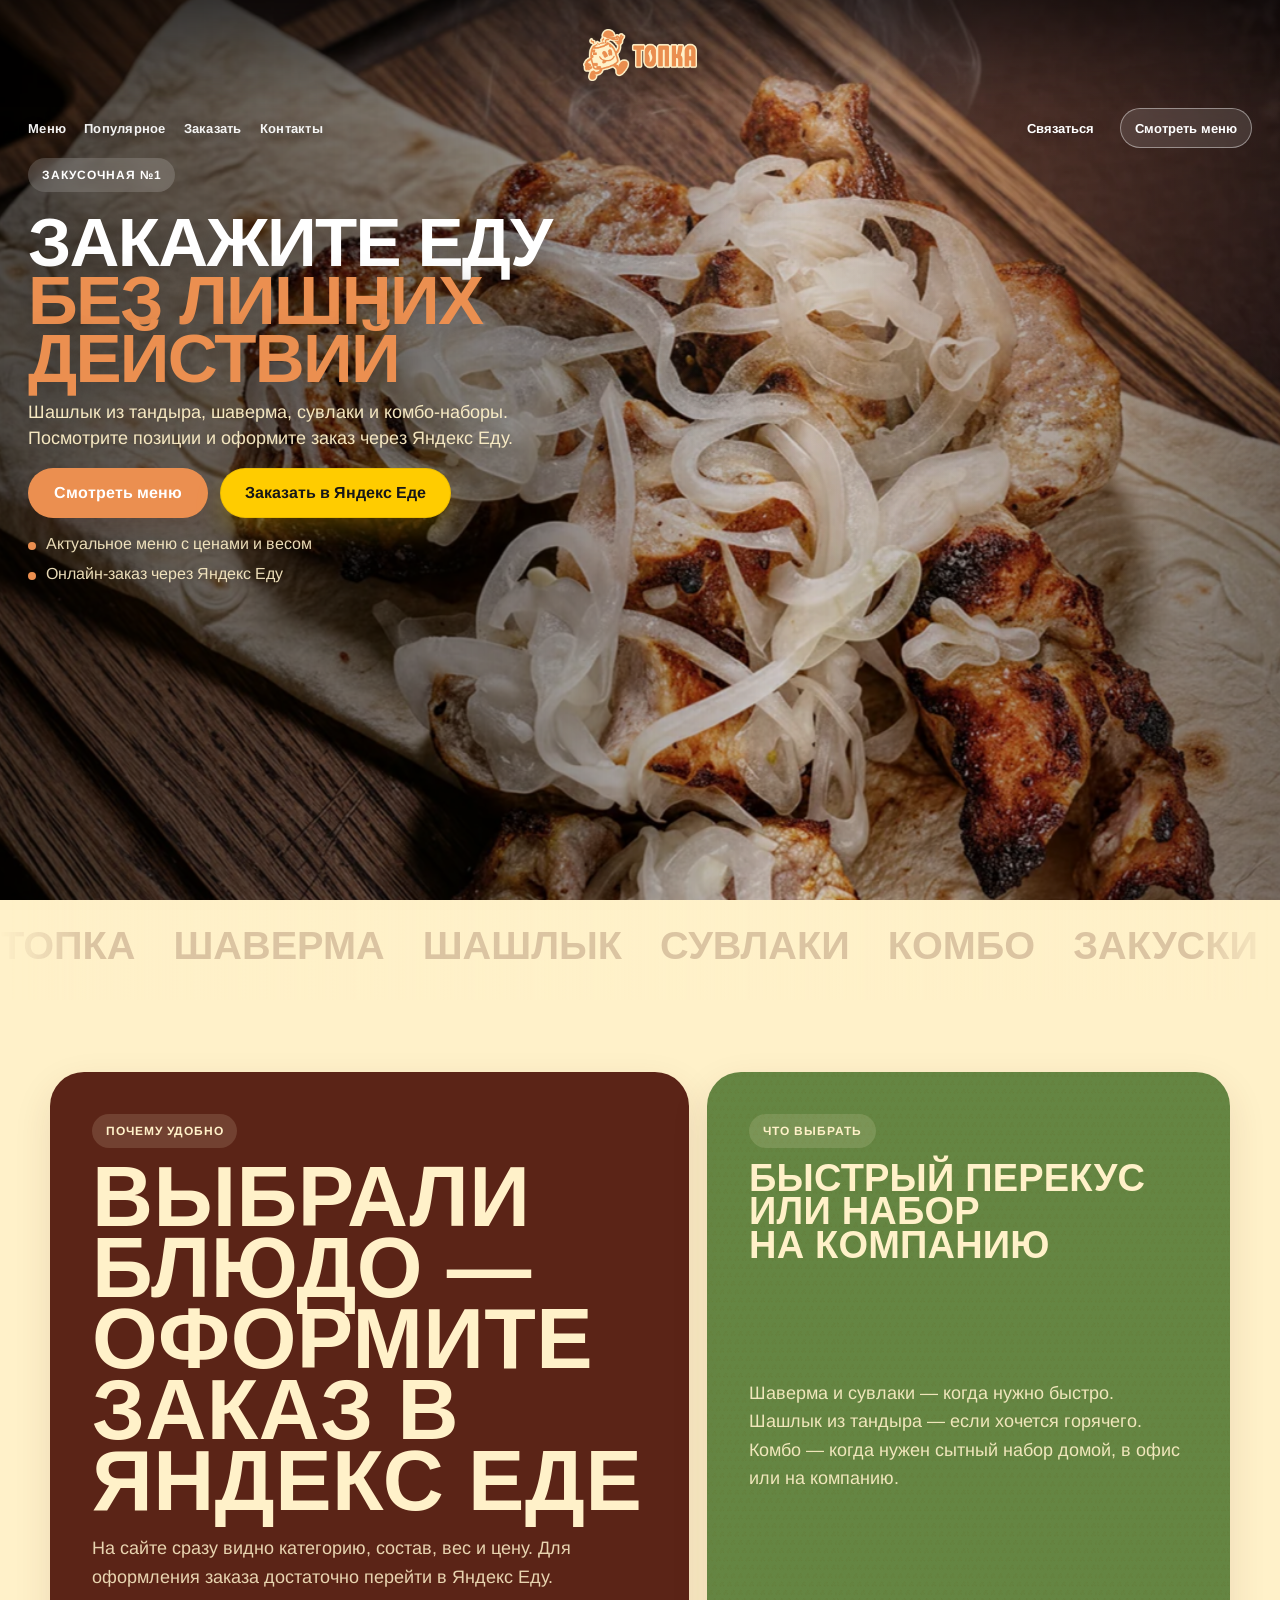
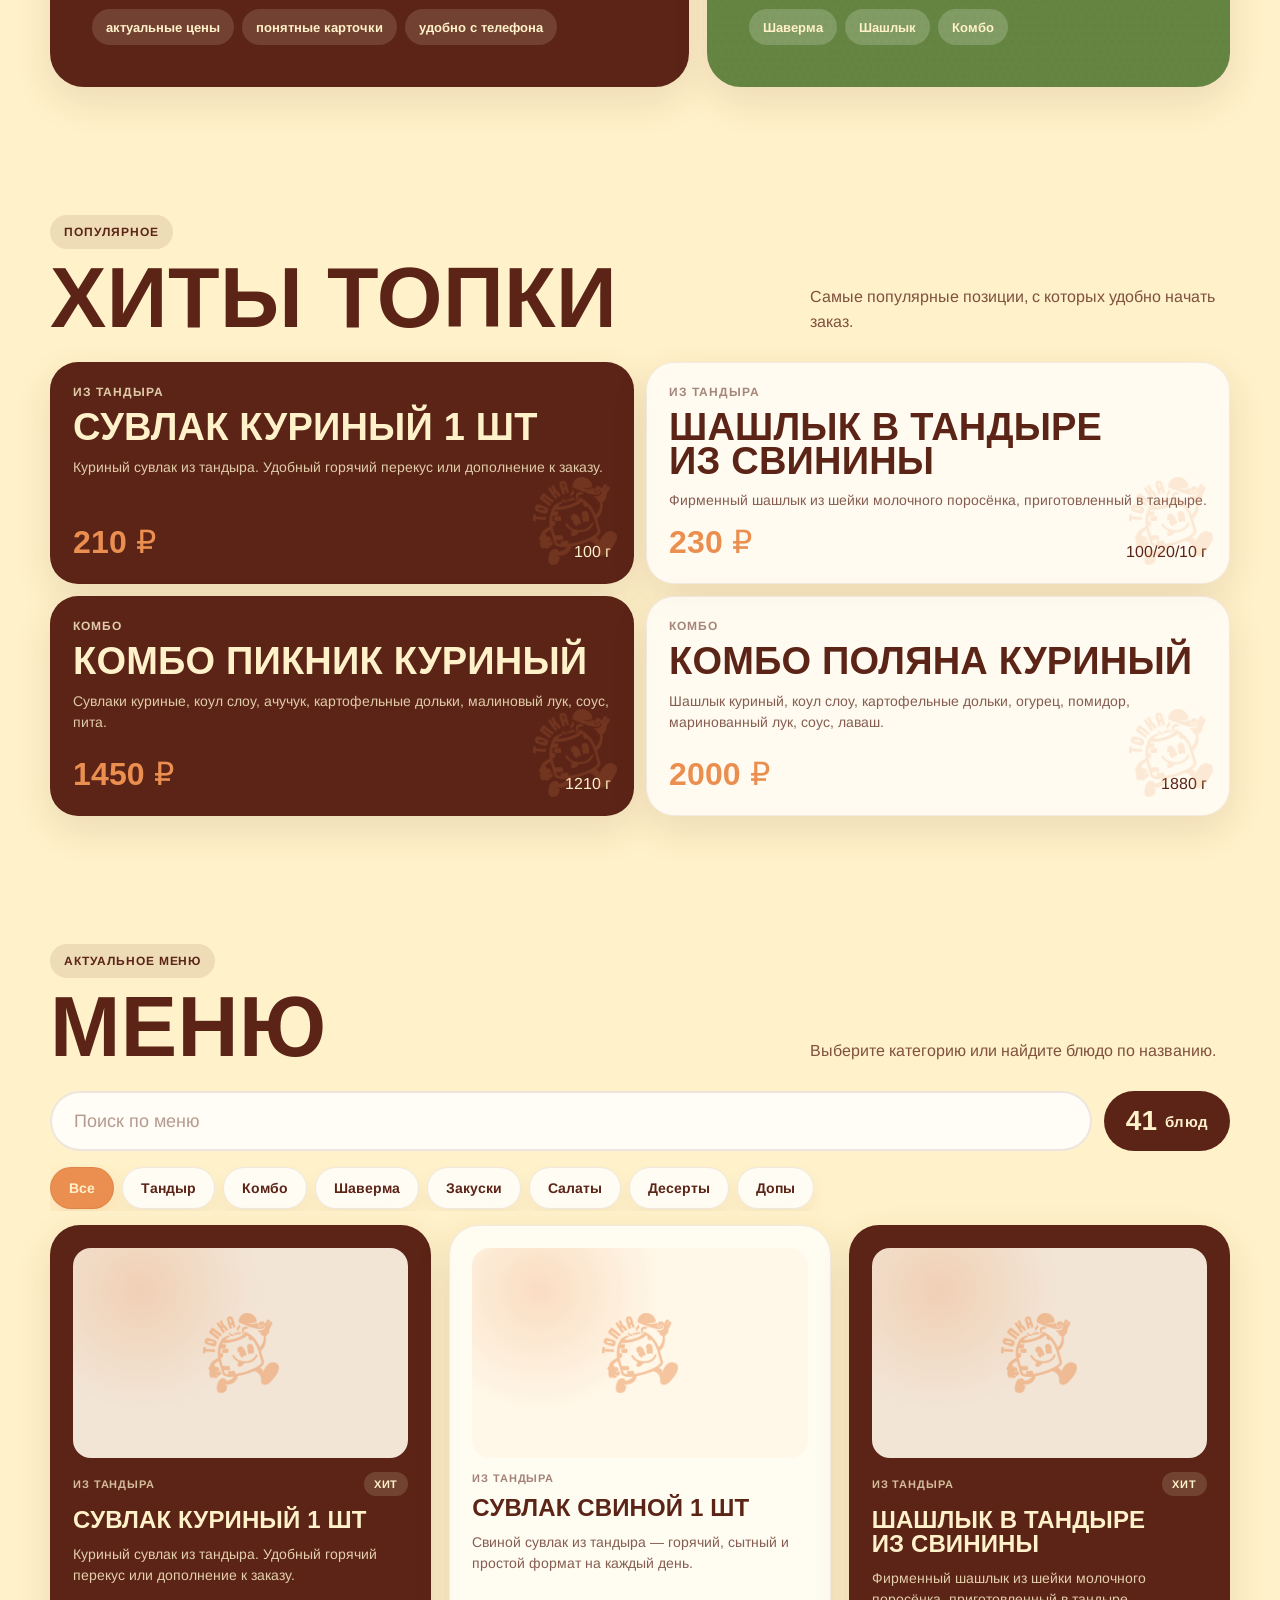
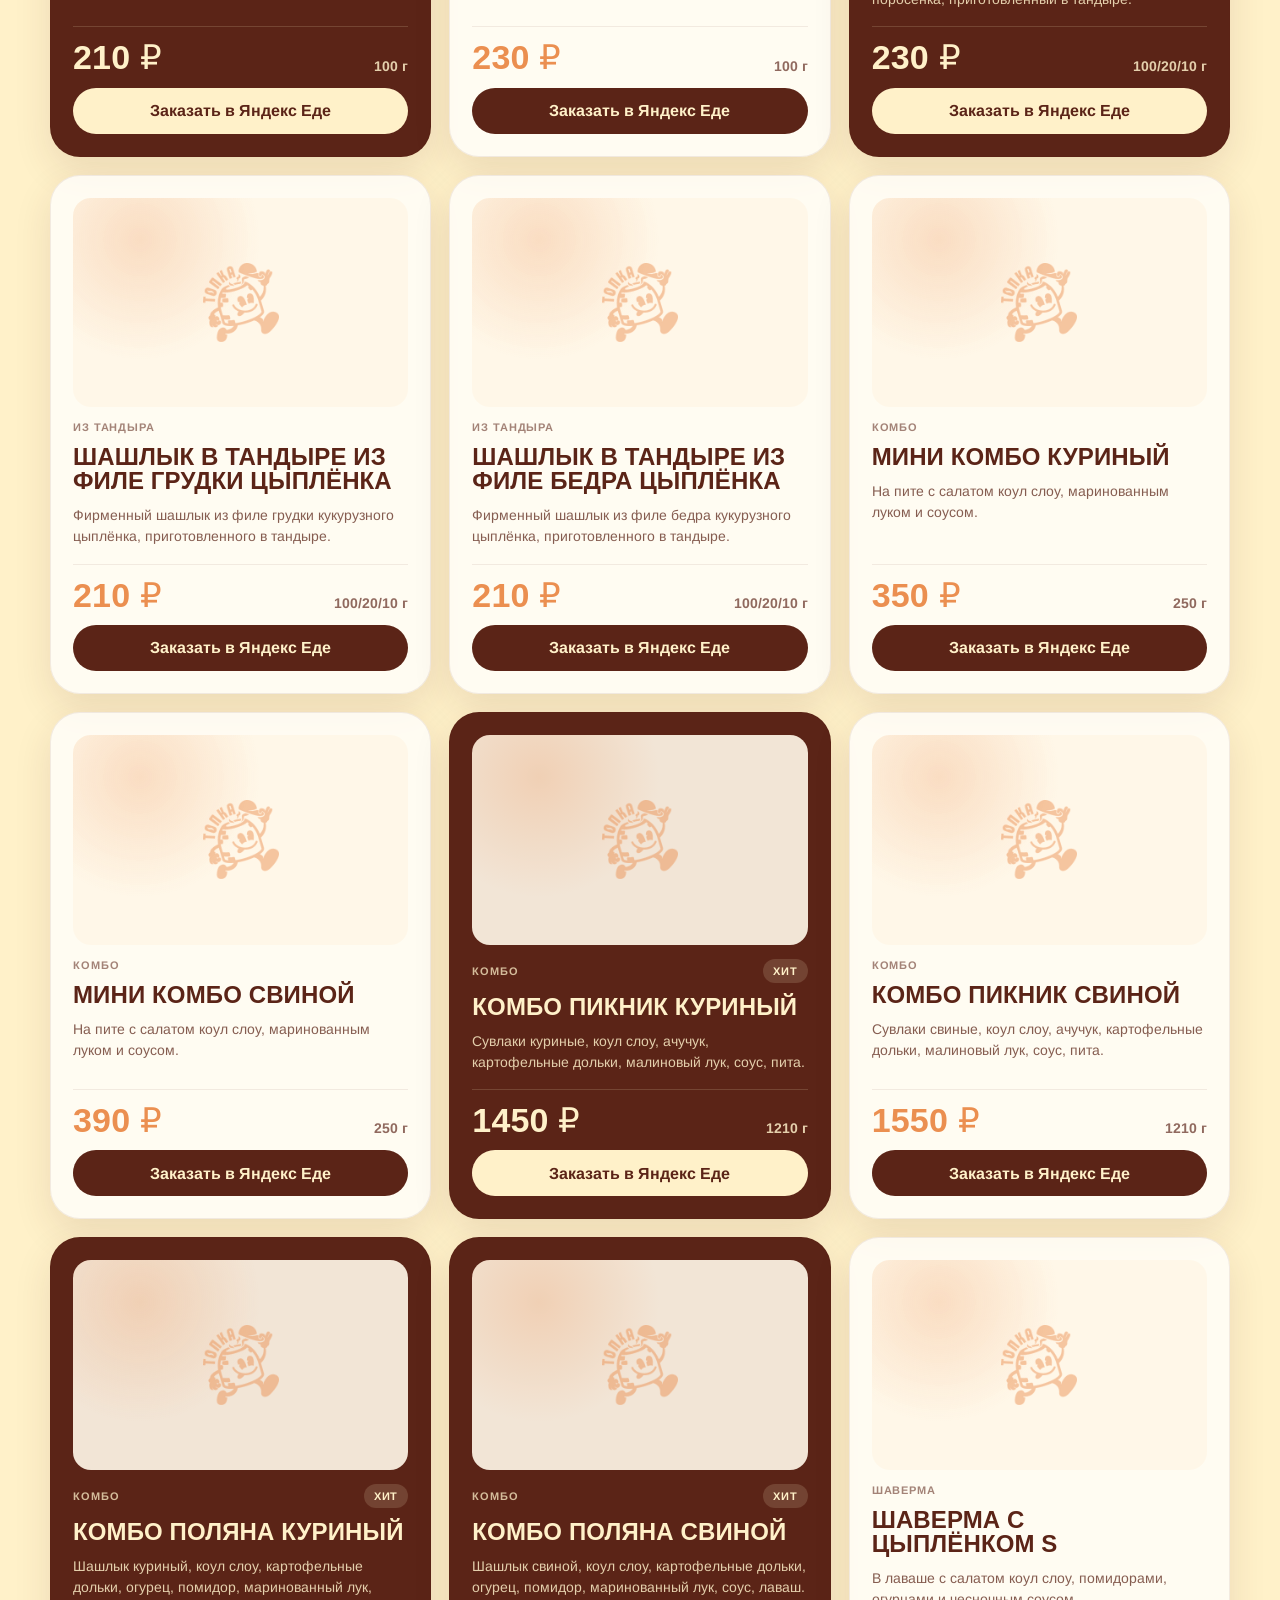
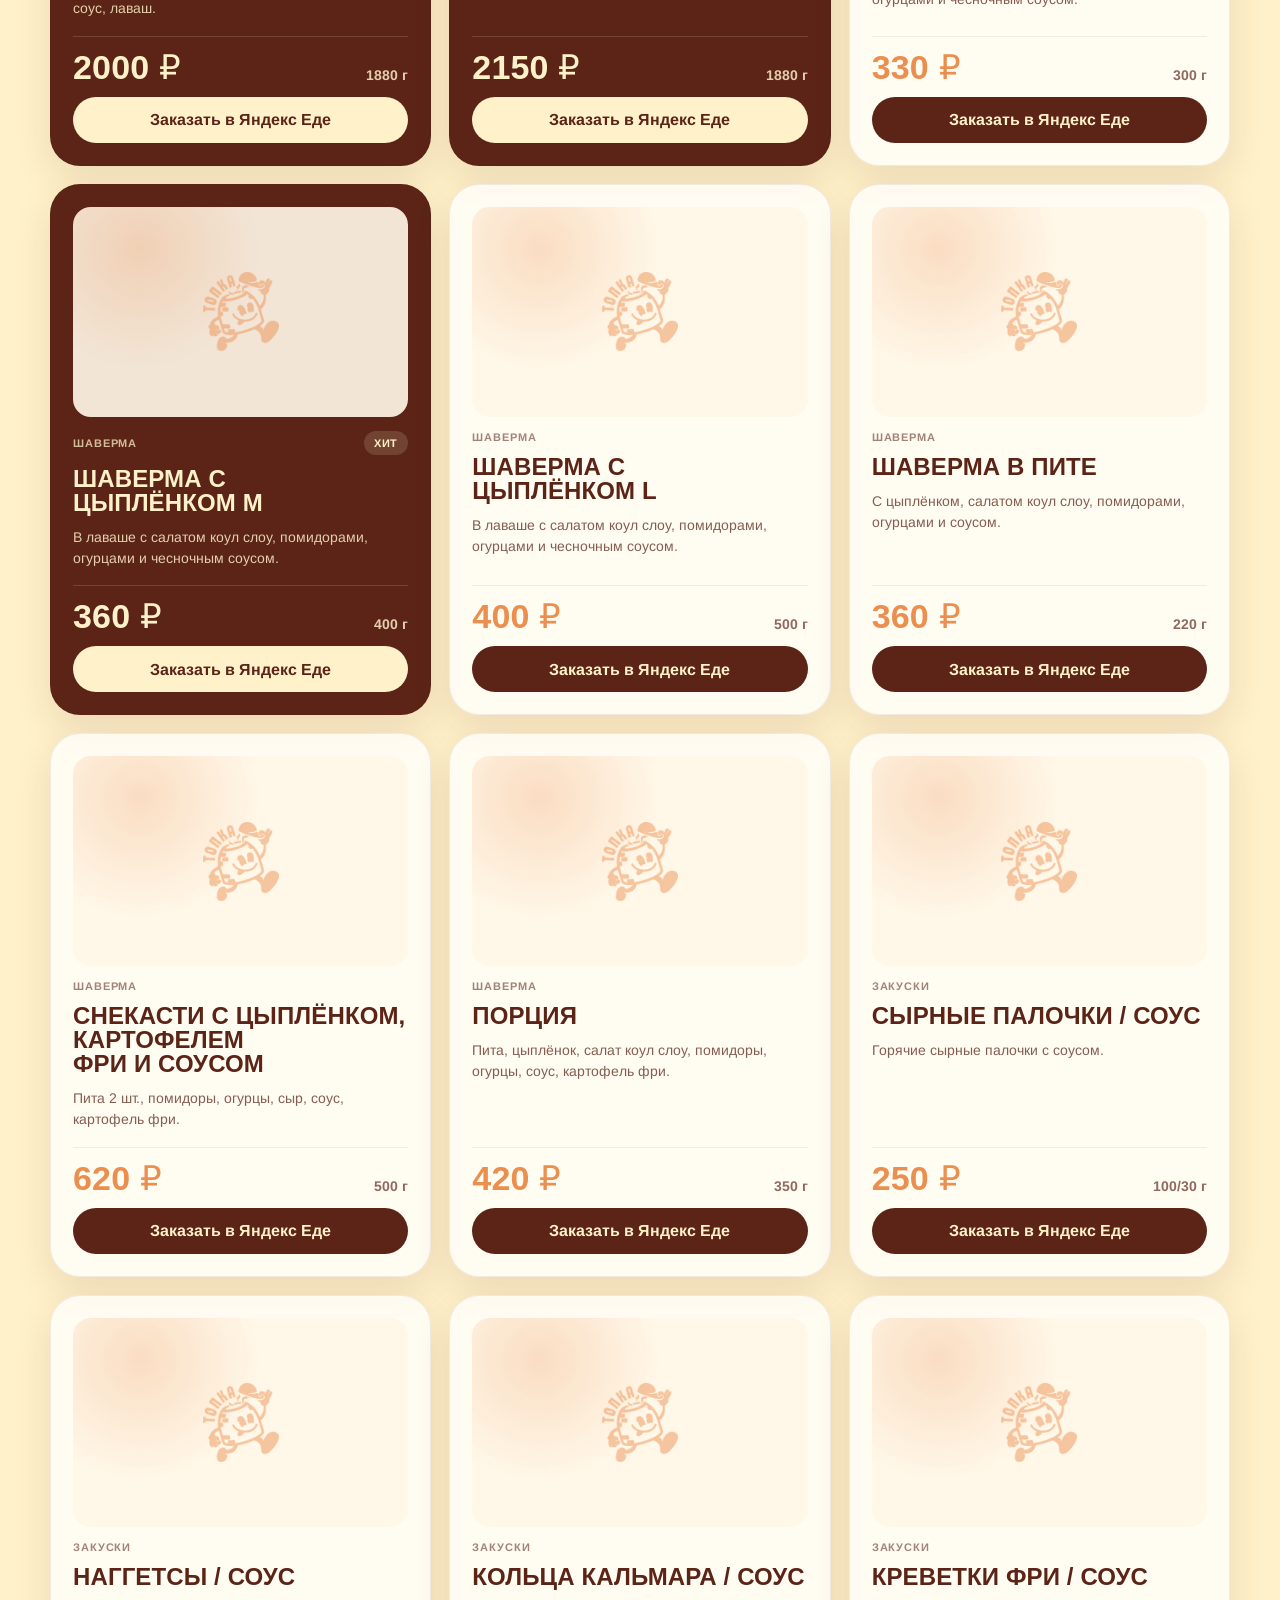
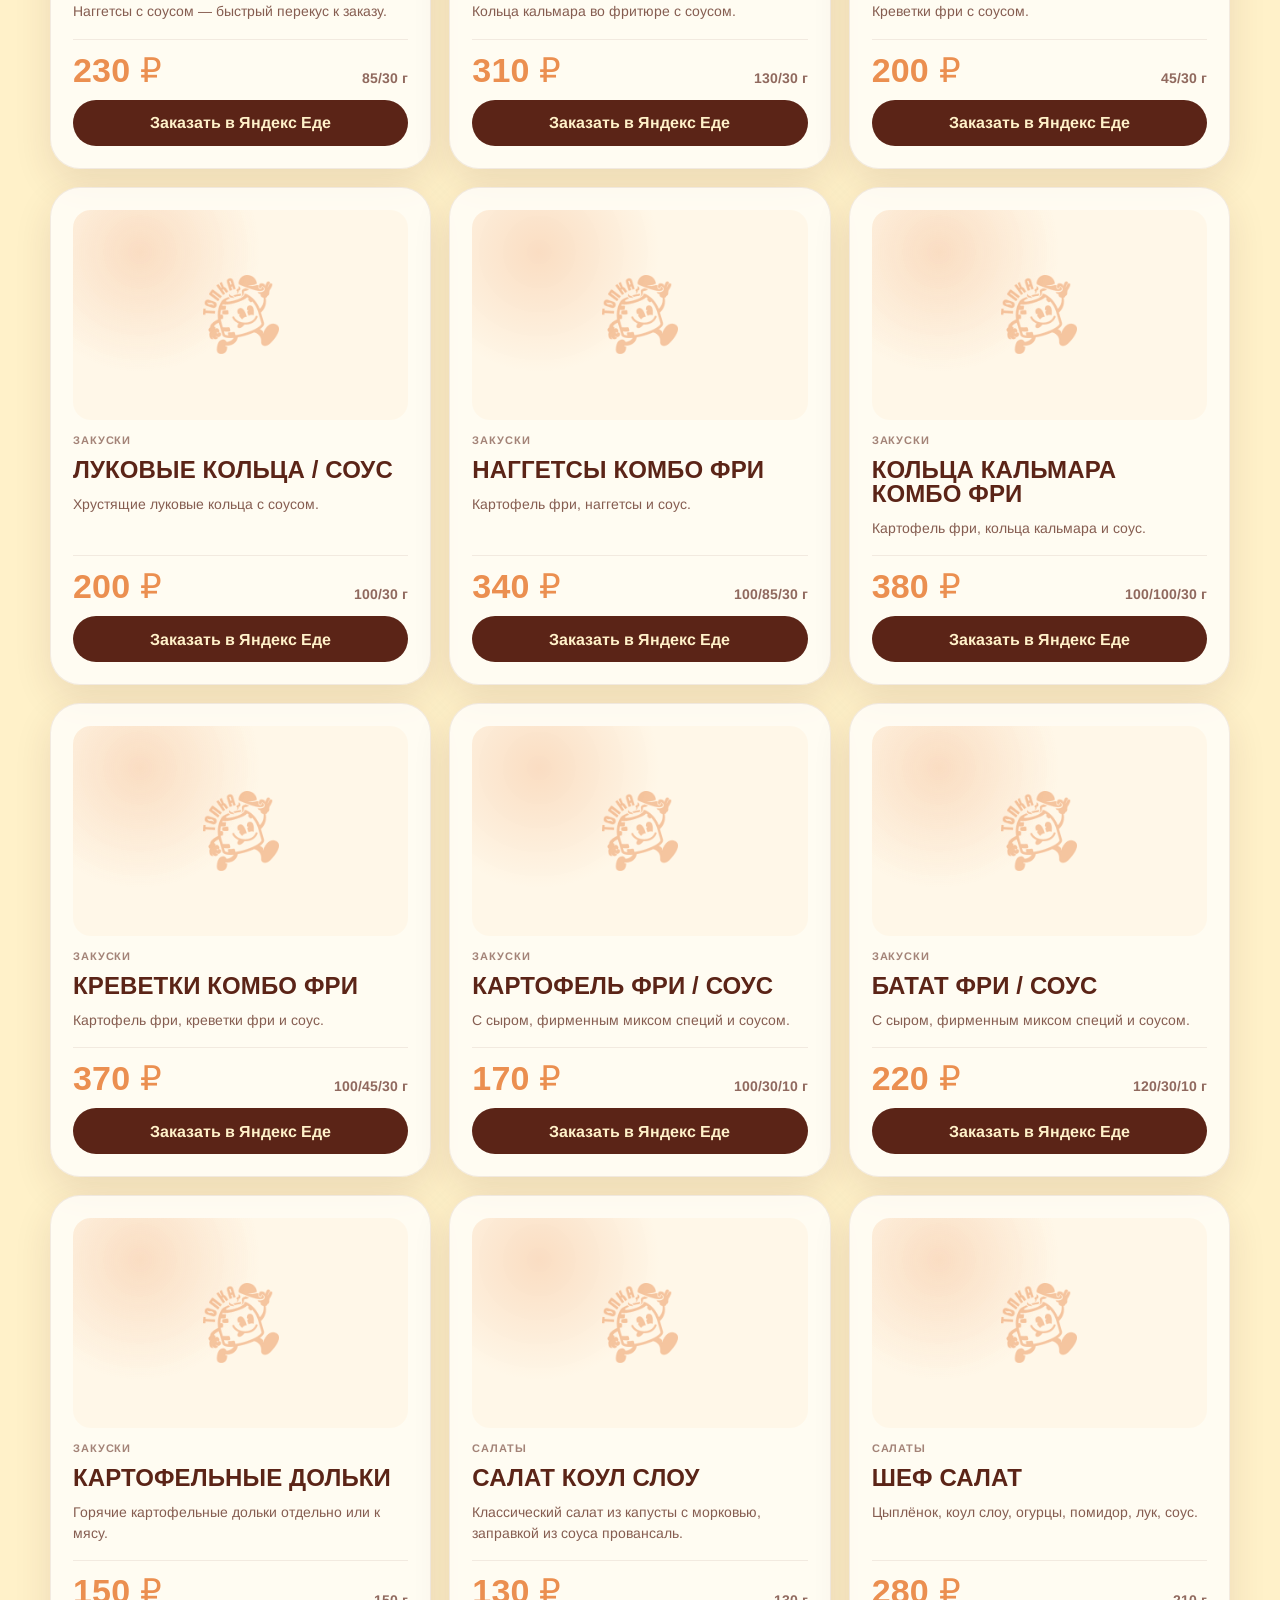
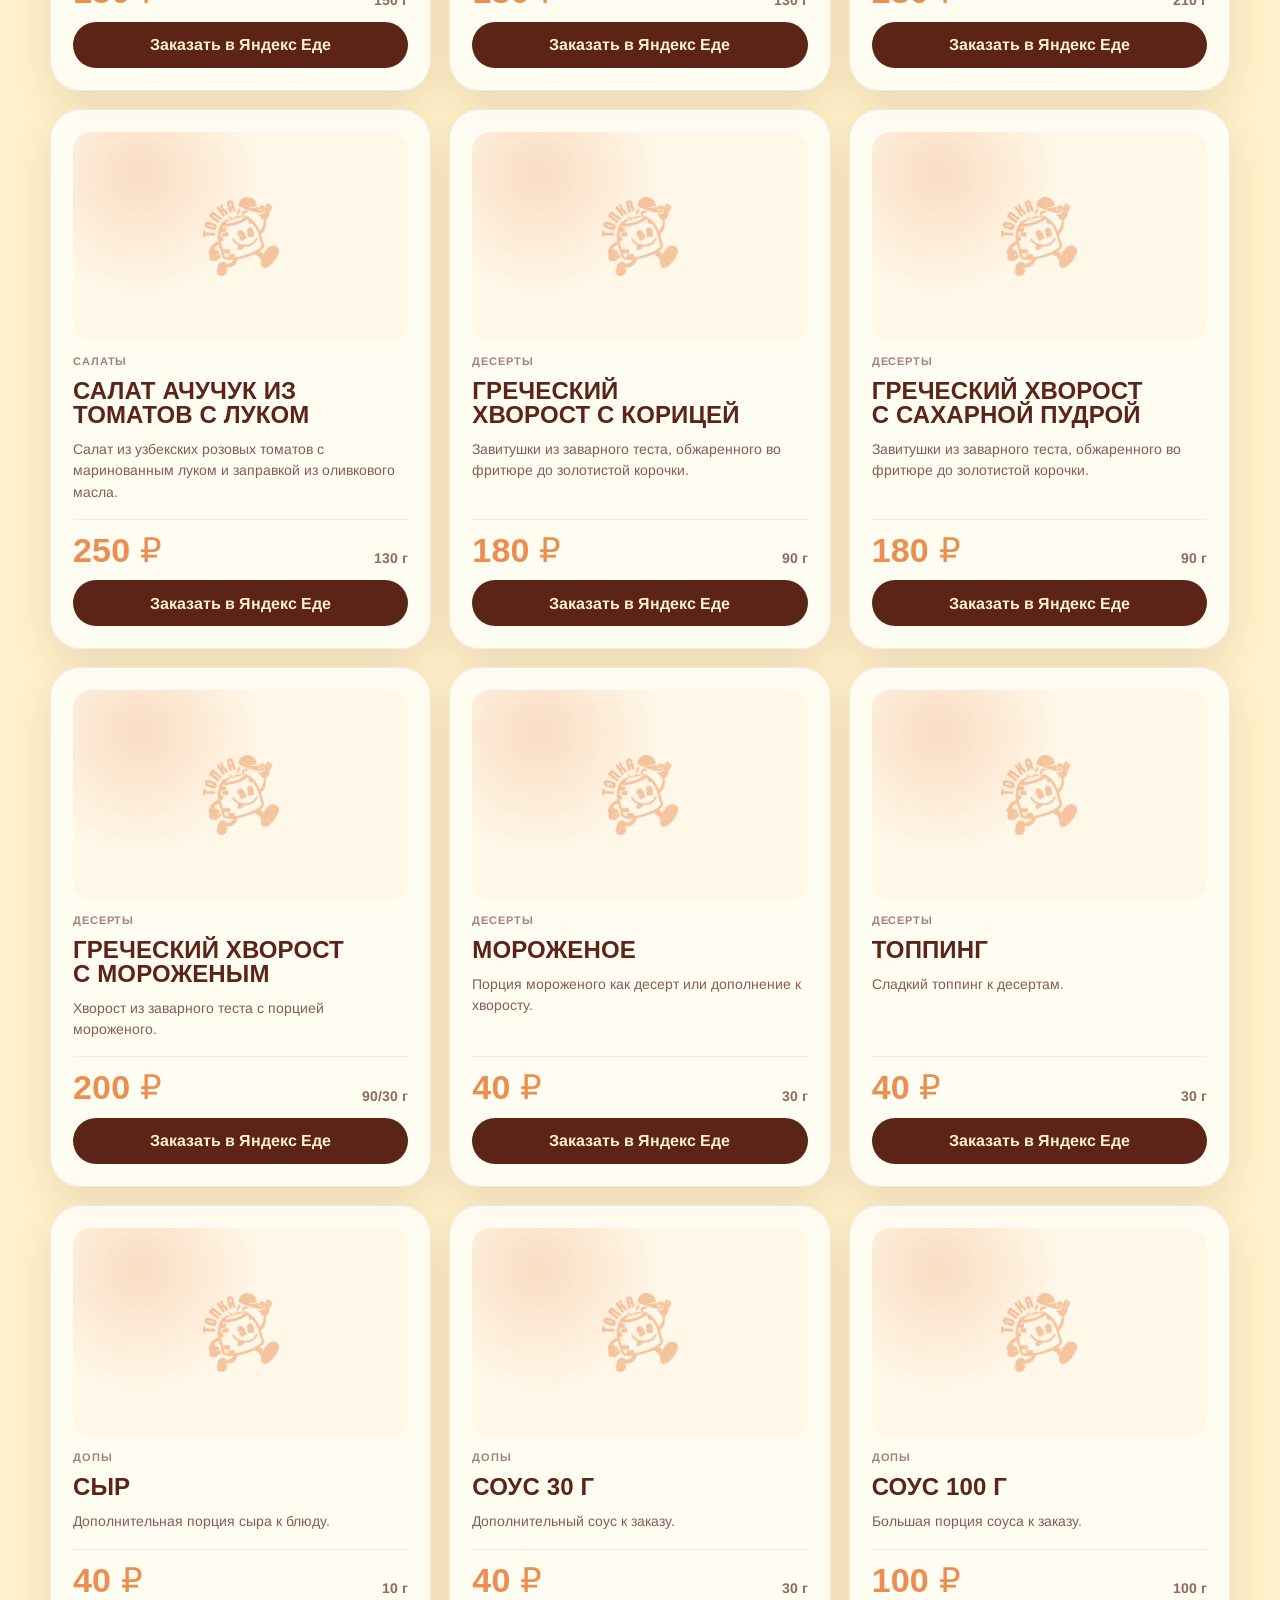
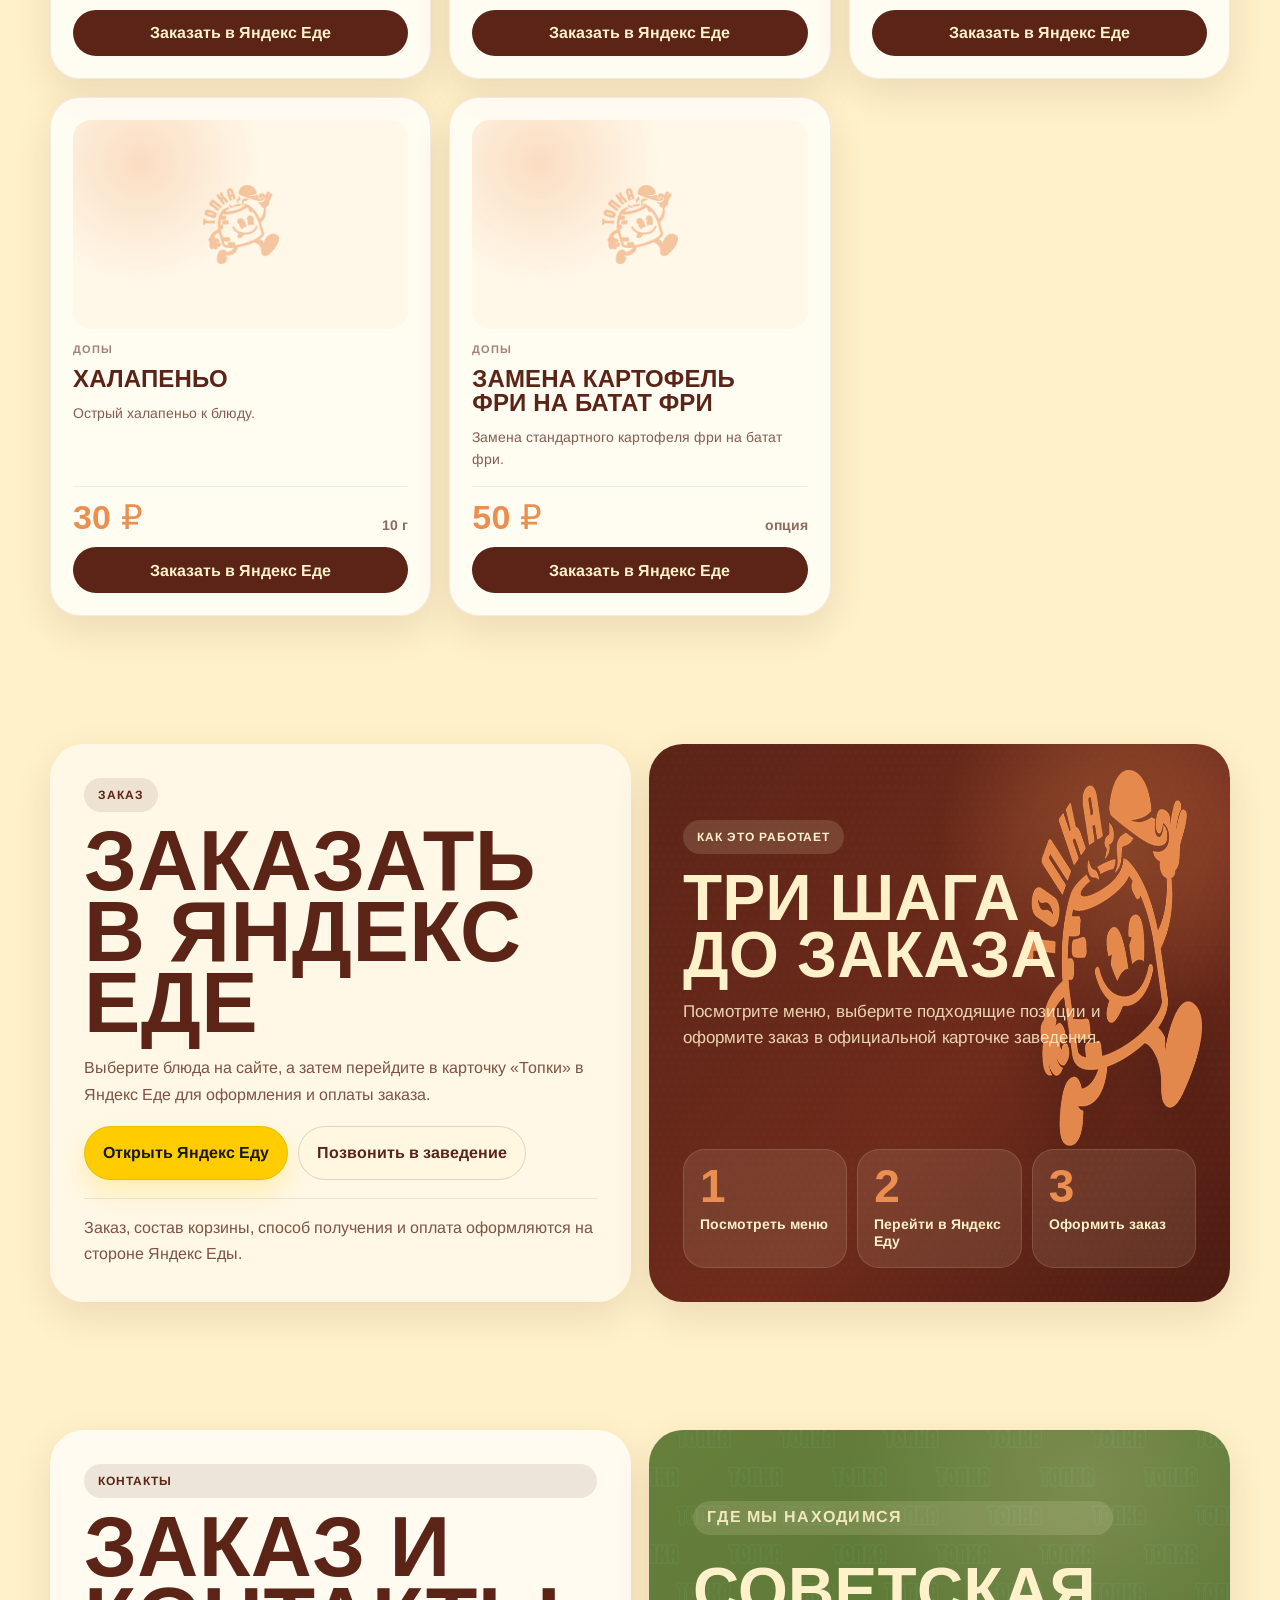
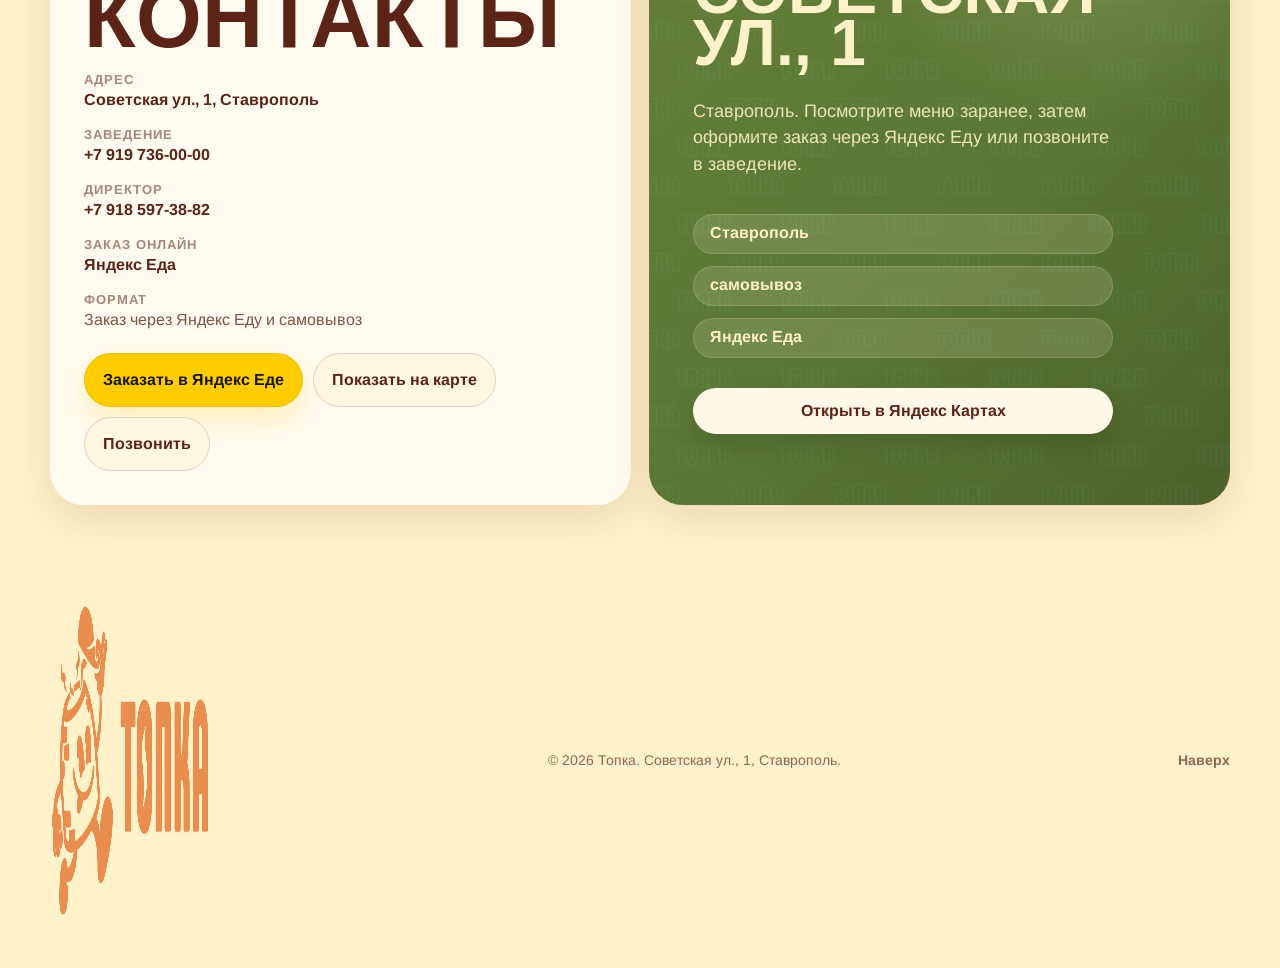
==== commit 992ea72f: "Add files via upload" ====
--- a/preview_single_js.html
+++ b/preview_single_js.html
@@ -4,8 +4,8 @@
   <meta charset="utf-8" />
   <meta name="viewport" content="width=device-width, initial-scale=1, viewport-fit=cover" />
 
-  <title>Топка — шашлык, шаверма и комбо | Заказ через Яндекс Еду</title>
-  <meta name="description" content="Меню закусочной «Топка»: шашлык из тандыра, сувлаки, шаверма, комбо, закуски, салаты и десерты. Актуальные цены и заказ через Яндекс Еду." />
+  <title>Топка в Ставрополе — шашлык, шаверма и комбо | Яндекс Еда</title>
+  <meta name="description" content="Меню закусочной «Топка» в Ставрополе: шашлык из тандыра, сувлаки, шаверма, комбо, закуски, салаты и десерты. Адрес: Советская ул., 1. Заказ через Яндекс Еду." />
   <meta name="robots" content="noindex,nofollow" />
   <meta name="googlebot" content="index,follow,max-image-preview:large,max-snippet:-1,max-video-preview:-1" />
   <meta name="theme-color" content="#5b2417" />
@@ -26,8 +26,8 @@
   <meta property="og:type" content="website" />
   <meta property="og:locale" content="ru_RU" />
   <meta property="og:site_name" content="Топка" />
-  <meta property="og:title" content="Топка — шашлык, шаверма и комбо" />
-  <meta property="og:description" content="Актуальное меню закусочной «Топка» и заказ через Яндекс Еду." />
+  <meta property="og:title" content="Топка в Ставрополе — шашлык, шаверма и комбо" />
+  <meta property="og:description" content="Меню закусочной «Топка» по адресу Советская ул., 1, Ставрополь. Заказ через Яндекс Еду." />
   <meta property="og:url" content="./" />
   <meta property="og:image" content="assets/og-topka.jpg" />
   <meta property="og:image:width" content="1200" />
@@ -35,8 +35,8 @@
   <meta property="og:image:alt" content="Топка — шашлык, шаверма и комбо" />
 
   <meta name="twitter:card" content="summary_large_image" />
-  <meta name="twitter:title" content="Топка — шашлык, шаверма и комбо" />
-  <meta name="twitter:description" content="Актуальное меню закусочной «Топка» и заказ через Яндекс Еду." />
+  <meta name="twitter:title" content="Топка в Ставрополе — шашлык, шаверма и комбо" />
+  <meta name="twitter:description" content="Меню закусочной «Топка» по адресу Советская ул., 1, Ставрополь. Заказ через Яндекс Еду." />
   <meta name="twitter:image" content="assets/og-topka.jpg" />
 
   <script type="application/ld+json">
@@ -49,6 +49,14 @@
     "image": "assets/og-topka.jpg",
     "logo": "assets/logo-horizontal.png",
     "telephone": "+7 919 736-00-00",
+    "address": {
+      "@type": "PostalAddress",
+      "streetAddress": "Советская ул., 1",
+      "addressLocality": "Ставрополь",
+      "addressRegion": "Ставропольский край",
+      "addressCountry": "RU"
+    },
+    "hasMap": "https://yandex.ru/maps/?text=%D0%A1%D0%BE%D0%B2%D0%B5%D1%82%D1%81%D0%BA%D0%B0%D1%8F%20%D1%83%D0%BB.%2C%201%2C%20%D0%A1%D1%82%D0%B0%D0%B2%D1%80%D0%BE%D0%BF%D0%BE%D0%BB%D1%8C",
     "priceRange": "₽₽",
     "servesCuisine": ["Шашлык", "Шаверма", "Сувлаки", "Фастфуд"],
     "acceptsReservations": false,
@@ -2336,6 +2344,29 @@
     opacity:1 !important;
     transform:none !important;
   }
+}
+
+
+/* === V19: адрес и карточка Яндекс Карт === */
+.map-card__link{
+  display:inline-flex;
+  align-items:center;
+  justify-content:center;
+  min-height:46px;
+  margin-top:18px;
+  padding:0 18px;
+  border-radius:999px;
+  background:#fff7e8;
+  color:#5b2417;
+  font-weight:900;
+  text-decoration:none;
+  box-shadow:0 12px 24px rgba(0,0,0,.12);
+}
+.map-card__link:hover{
+  transform:translateY(-1px);
+}
+.contacts__buttons{
+  flex-wrap:wrap;
 }
 
 </style>
@@ -3169,6 +3200,7 @@
         <span class="eyebrow">контакты</span>
         <h2>Заказ и контакты</h2>
         <dl>
+          <div><dt>Адрес</dt><dd><a href="https://yandex.ru/maps/?text=%D0%A1%D0%BE%D0%B2%D0%B5%D1%82%D1%81%D0%BA%D0%B0%D1%8F%20%D1%83%D0%BB.%2C%201%2C%20%D0%A1%D1%82%D0%B0%D0%B2%D1%80%D0%BE%D0%BF%D0%BE%D0%BB%D1%8C" target="_blank" rel="noopener noreferrer">Советская ул., 1, Ставрополь</a></dd></div>
           <div><dt>Заведение</dt><dd><a href="tel:+79197360000">+7 919 736-00-00</a></dd></div>
           <div><dt>Директор</dt><dd><a href="tel:+79185973882">+7 918 597-38-82</a></dd></div>
           <div><dt>Заказ онлайн</dt><dd><a href="https://eda.yandex.ru/restaurant/topka_prjdh?utm_campaign=android&utm_medium=referral&utm_source=rst_shared_link" target="_blank" rel="noopener noreferrer">Яндекс Еда</a></dd></div>
@@ -3176,20 +3208,22 @@
         </dl>
         <div class="contacts__buttons">
           <a class="btn btn--yandex" href="https://eda.yandex.ru/restaurant/topka_prjdh?utm_campaign=android&utm_medium=referral&utm_source=rst_shared_link" target="_blank" rel="noopener noreferrer">Заказать в Яндекс Еде</a>
+          <a class="btn btn--light" href="https://yandex.ru/maps/?text=%D0%A1%D0%BE%D0%B2%D0%B5%D1%82%D1%81%D0%BA%D0%B0%D1%8F%20%D1%83%D0%BB.%2C%201%2C%20%D0%A1%D1%82%D0%B0%D0%B2%D1%80%D0%BE%D0%BF%D0%BE%D0%BB%D1%8C" target="_blank" rel="noopener noreferrer">Показать на карте</a>
           <a class="btn btn--light" href="tel:+79197360000">Позвонить</a>
         </div>
       </div>
       <div class="map-card map-card--new">
         <img src="assets/pattern-word.png" width="1600" height="1131" alt="" aria-hidden="true" loading="lazy" decoding="async" />
         <div class="map-card__content">
-          <span class="eyebrow eyebrow--cream">перед заказом</span>
-          <strong>Выберите блюда заранее</strong>
-          <p>Посмотрите состав, вес и цены на сайте, затем откройте Яндекс Еду и оформите заказ.</p>
+          <span class="eyebrow eyebrow--cream">где мы находимся</span>
+          <strong>Советская ул., 1</strong>
+          <p>Ставрополь. Посмотрите меню заранее, затем оформите заказ через Яндекс Еду или позвоните в заведение.</p>
           <div class="map-card__chips">
+            <span>Ставрополь</span>
+            <span>самовывоз</span>
             <span>Яндекс Еда</span>
-            <span>самовывоз</span>
-            <span>горячее меню</span>
-          </div>
+          </div>
+          <a class="map-card__link" href="https://yandex.ru/maps/?text=%D0%A1%D0%BE%D0%B2%D0%B5%D1%82%D1%81%D0%BA%D0%B0%D1%8F%20%D1%83%D0%BB.%2C%201%2C%20%D0%A1%D1%82%D0%B0%D0%B2%D1%80%D0%BE%D0%BF%D0%BE%D0%BB%D1%8C" target="_blank" rel="noopener noreferrer">Открыть в Яндекс Картах</a>
         </div>
       </div>
     </section>
@@ -3197,7 +3231,7 @@
 
   <footer class="footer">
     <img src="assets/logo-horizontal.png" width="720" height="327" alt="Топка" decoding="async" />
-    <p>© 2026 Топка. Горячая еда на лету.</p>
+    <p>© 2026 Топка. Советская ул., 1, Ставрополь.</p>
     <a href="#top">Наверх</a>
   </footer>
 
@@ -4094,7 +4128,9 @@
   orderUrl: "https://eda.yandex.ru/restaurant/topka_prjdh?utm_campaign=android&utm_medium=referral&utm_source=rst_shared_link",
   contacts: {
     venuePhone: "+79197360000",
-    directorPhone: "+79185973882"
+    directorPhone: "+79185973882",
+    address: "Советская ул., 1, Ставрополь",
+    mapsUrl: "https://yandex.ru/maps/?text=%D0%A1%D0%BE%D0%B2%D0%B5%D1%82%D1%81%D0%BA%D0%B0%D1%8F%20%D1%83%D0%BB.%2C%201%2C%20%D0%A1%D1%82%D0%B0%D0%B2%D1%80%D0%BE%D0%BF%D0%BE%D0%BB%D1%8C"
   },
   imageFallback: "assets/logo-mark.png"
 });
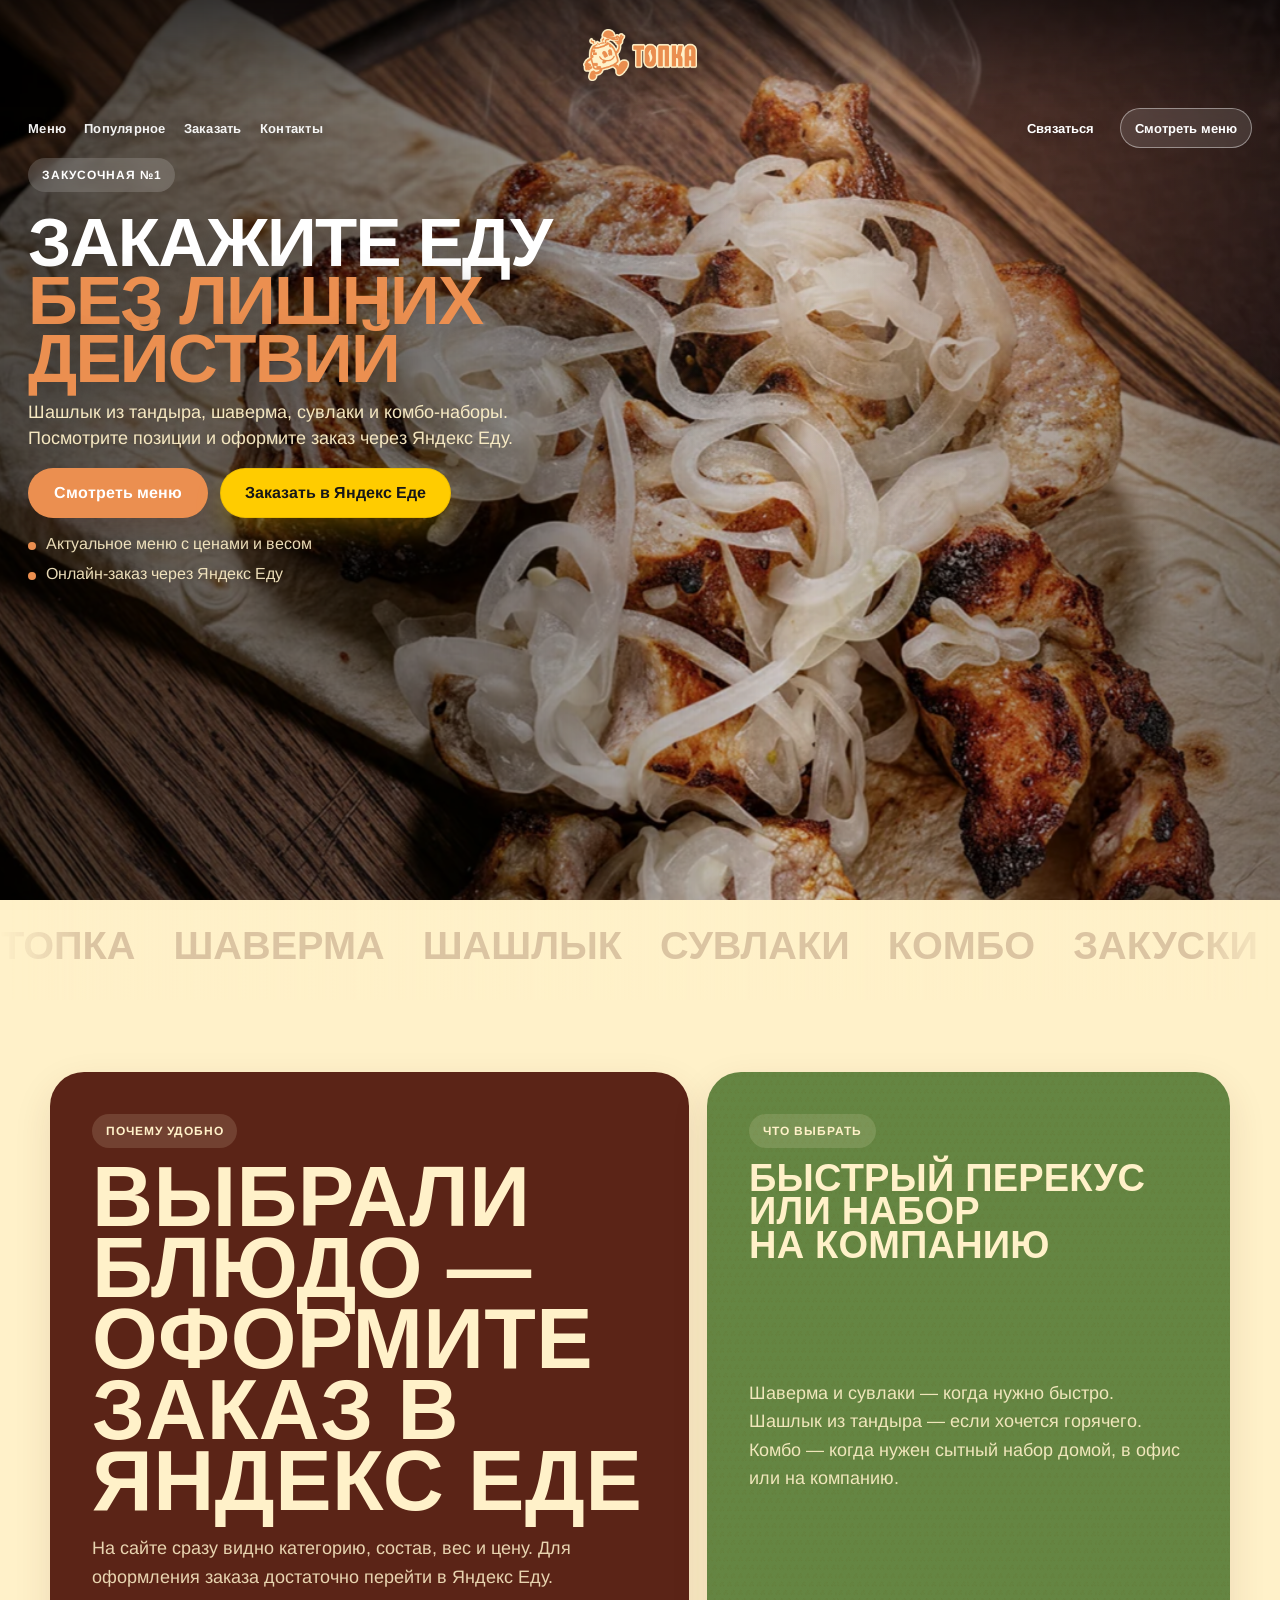
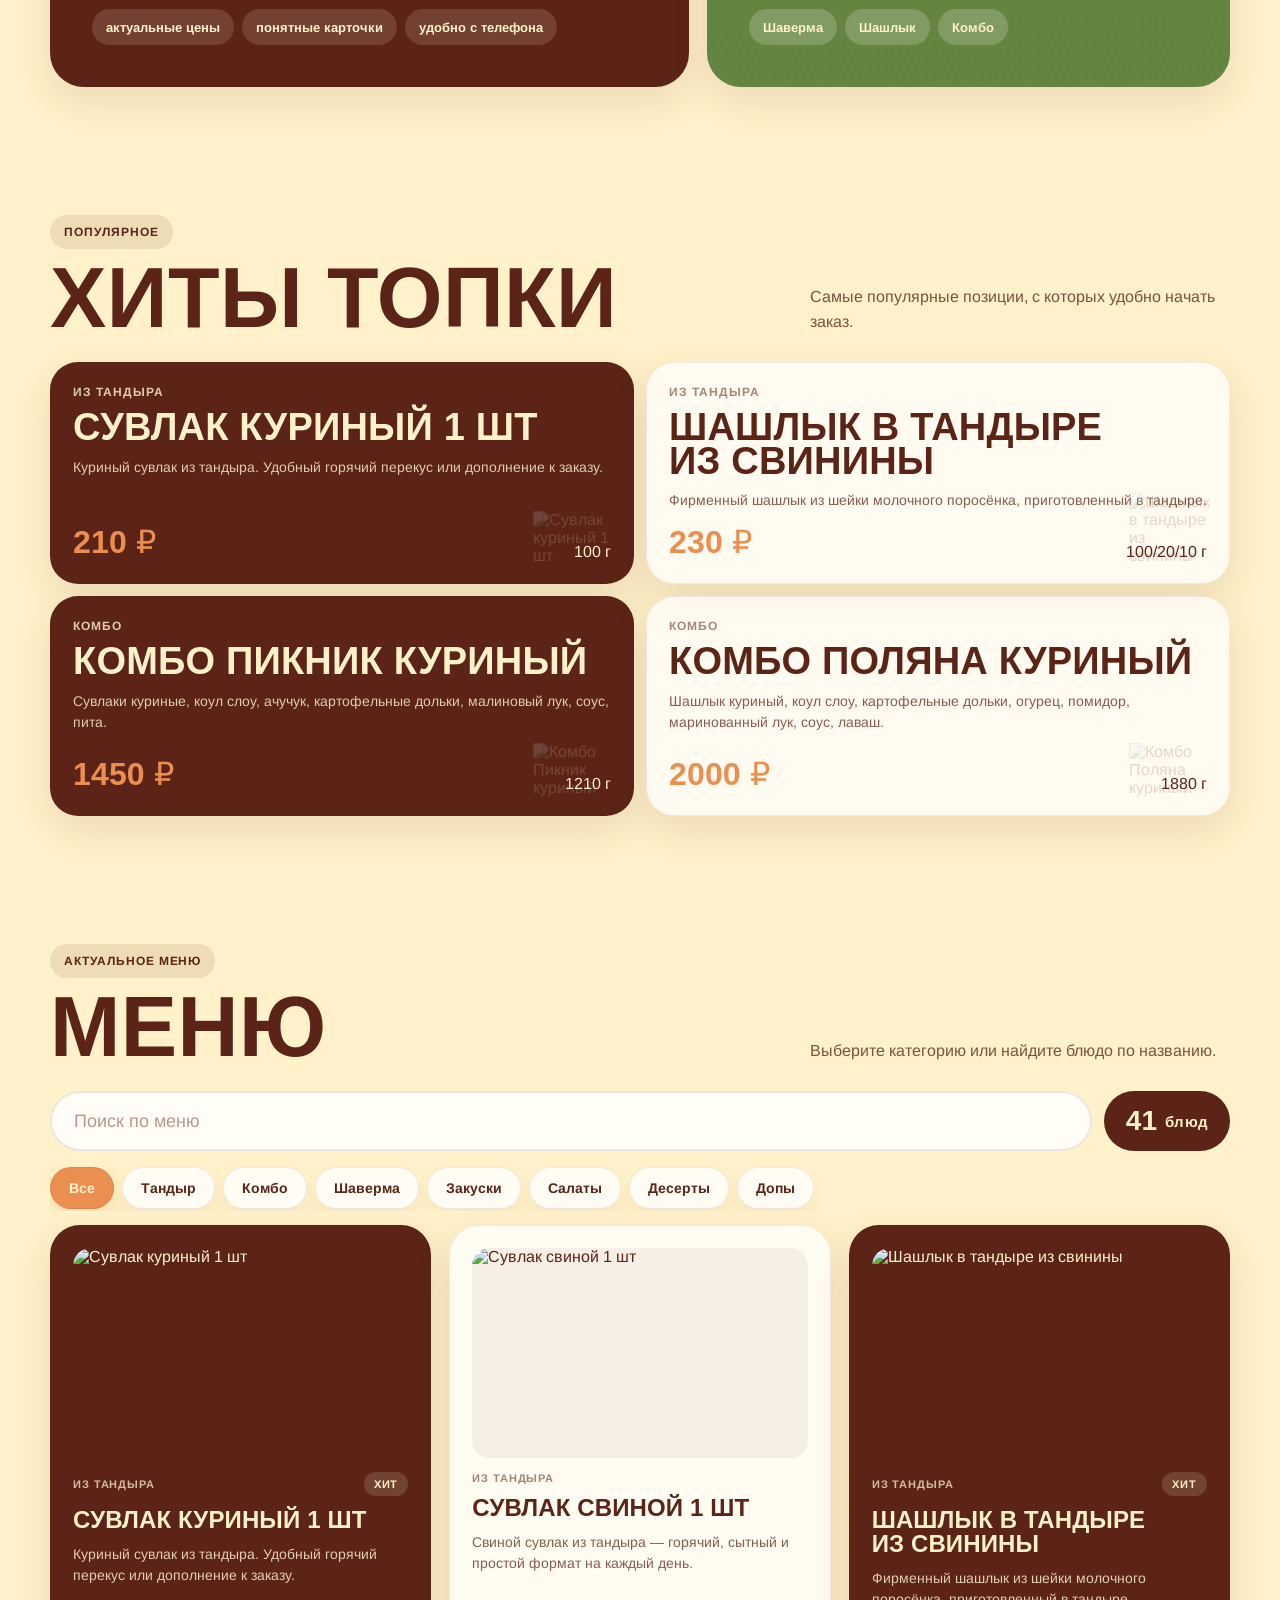
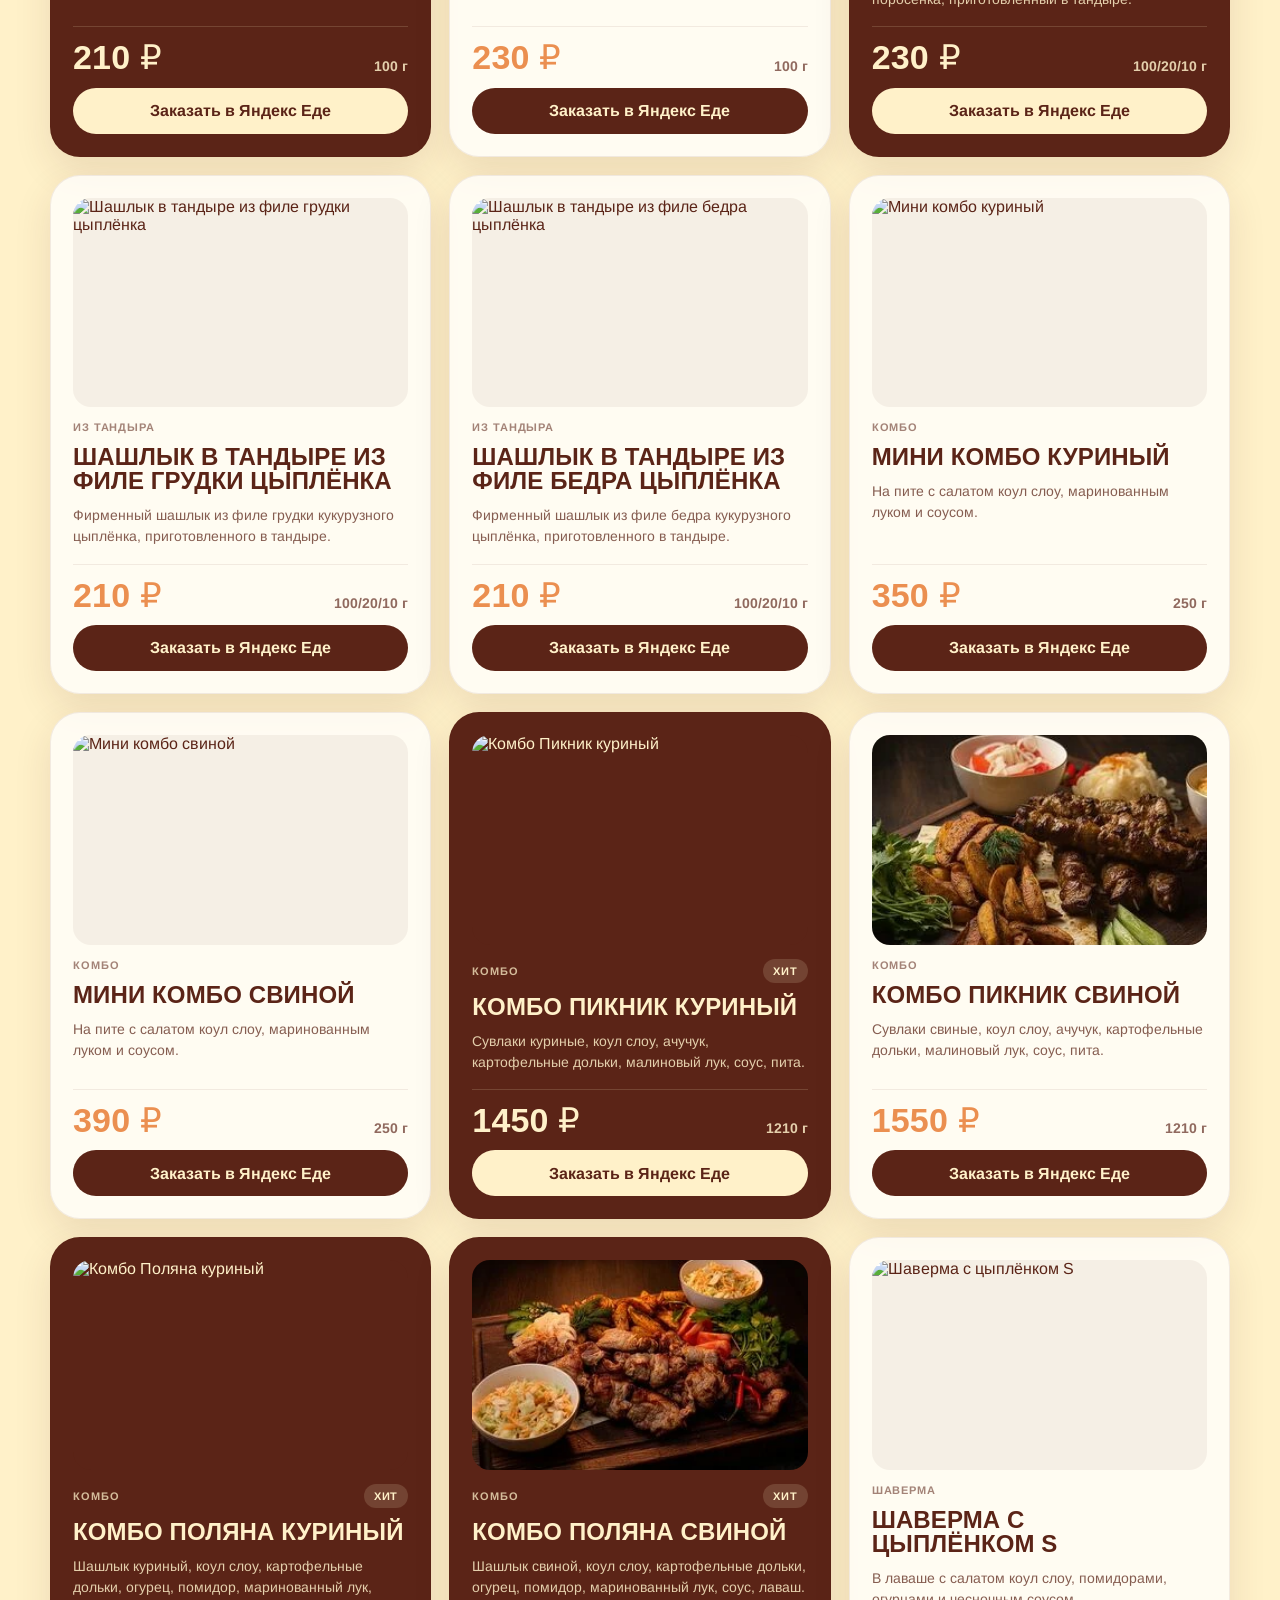
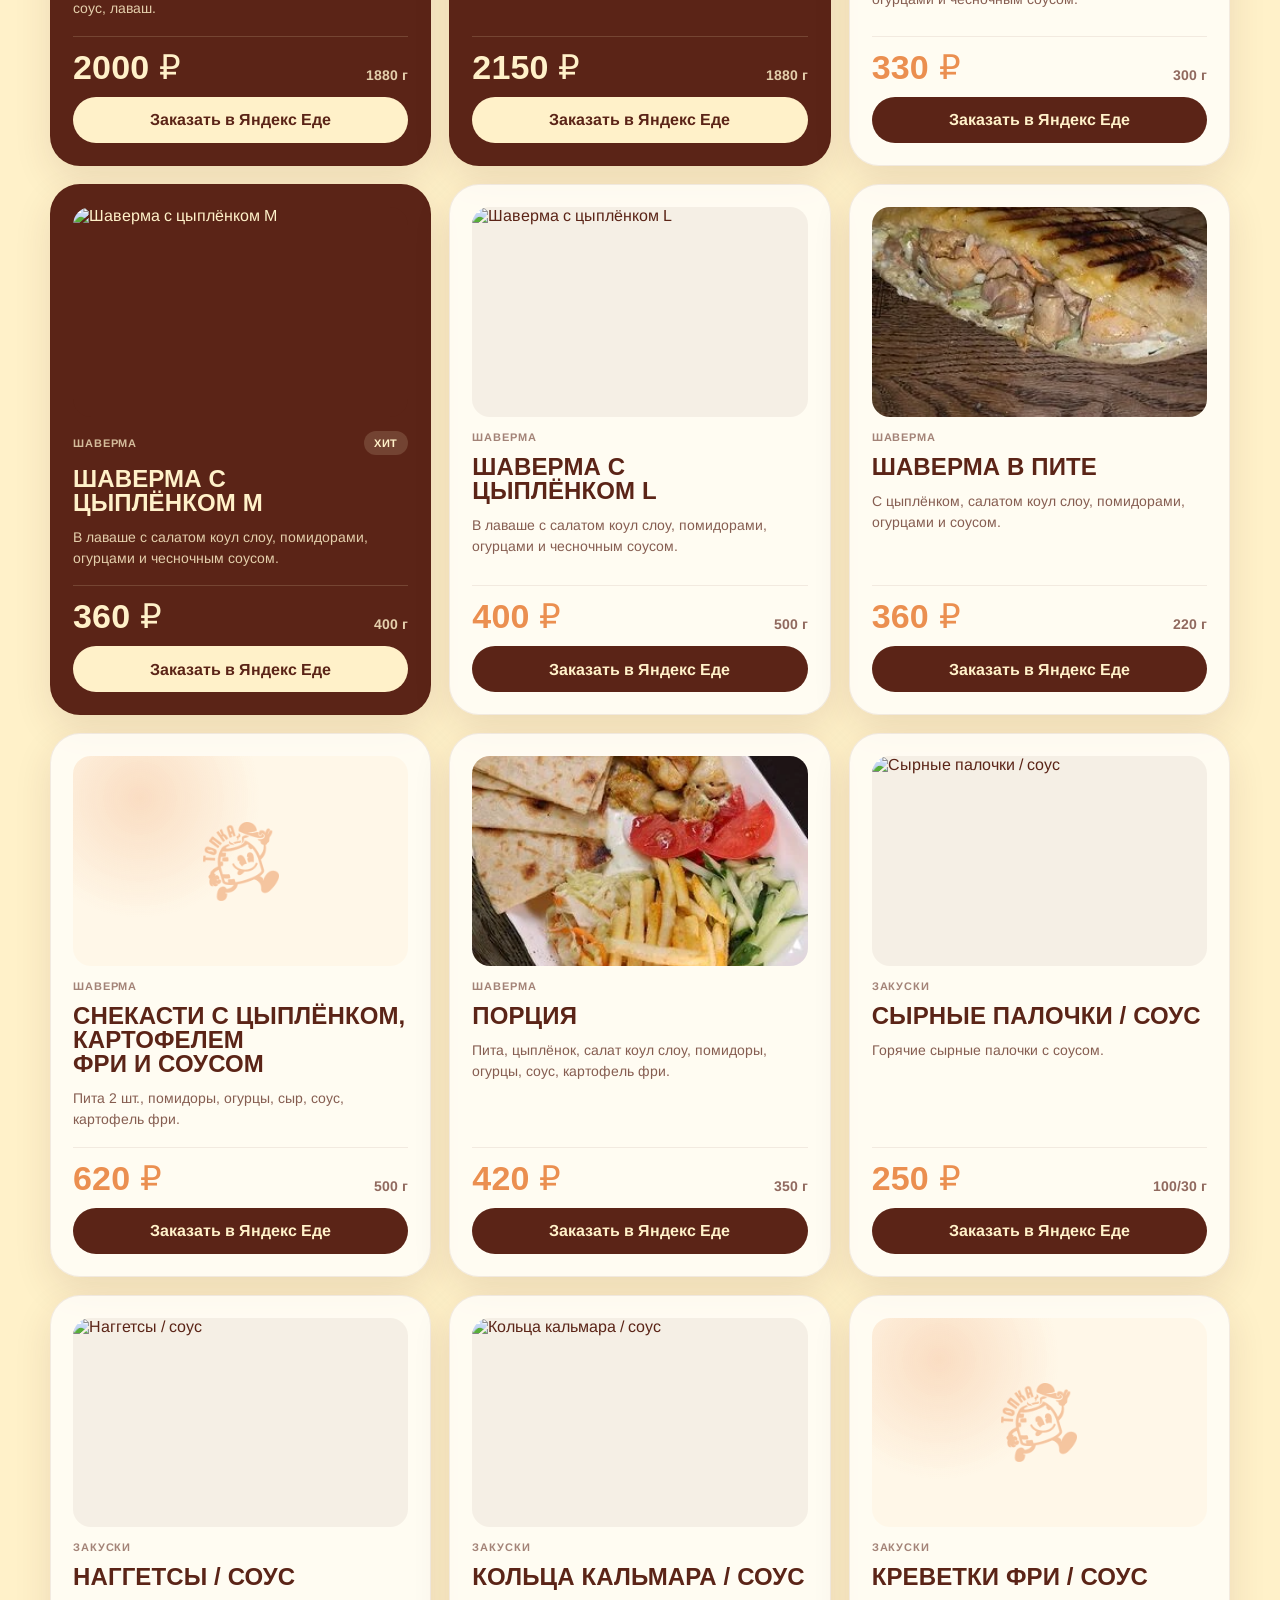
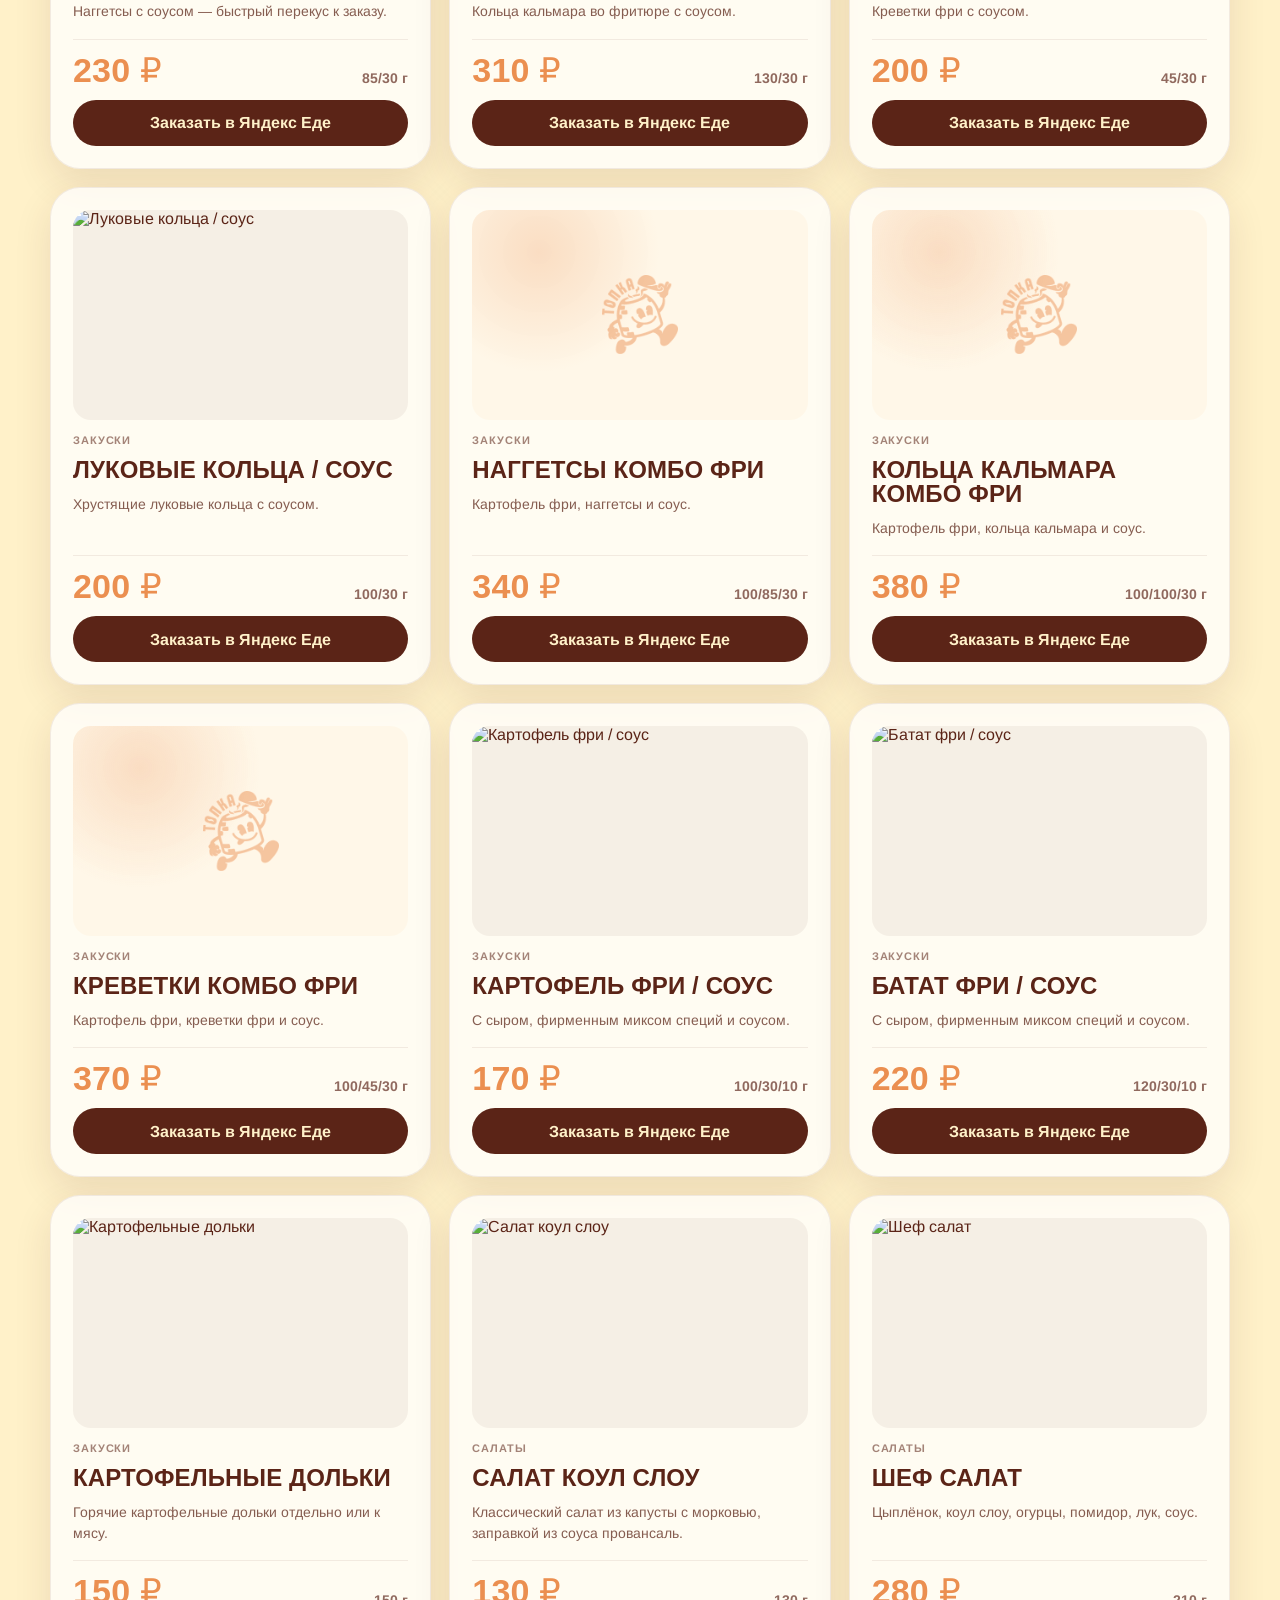
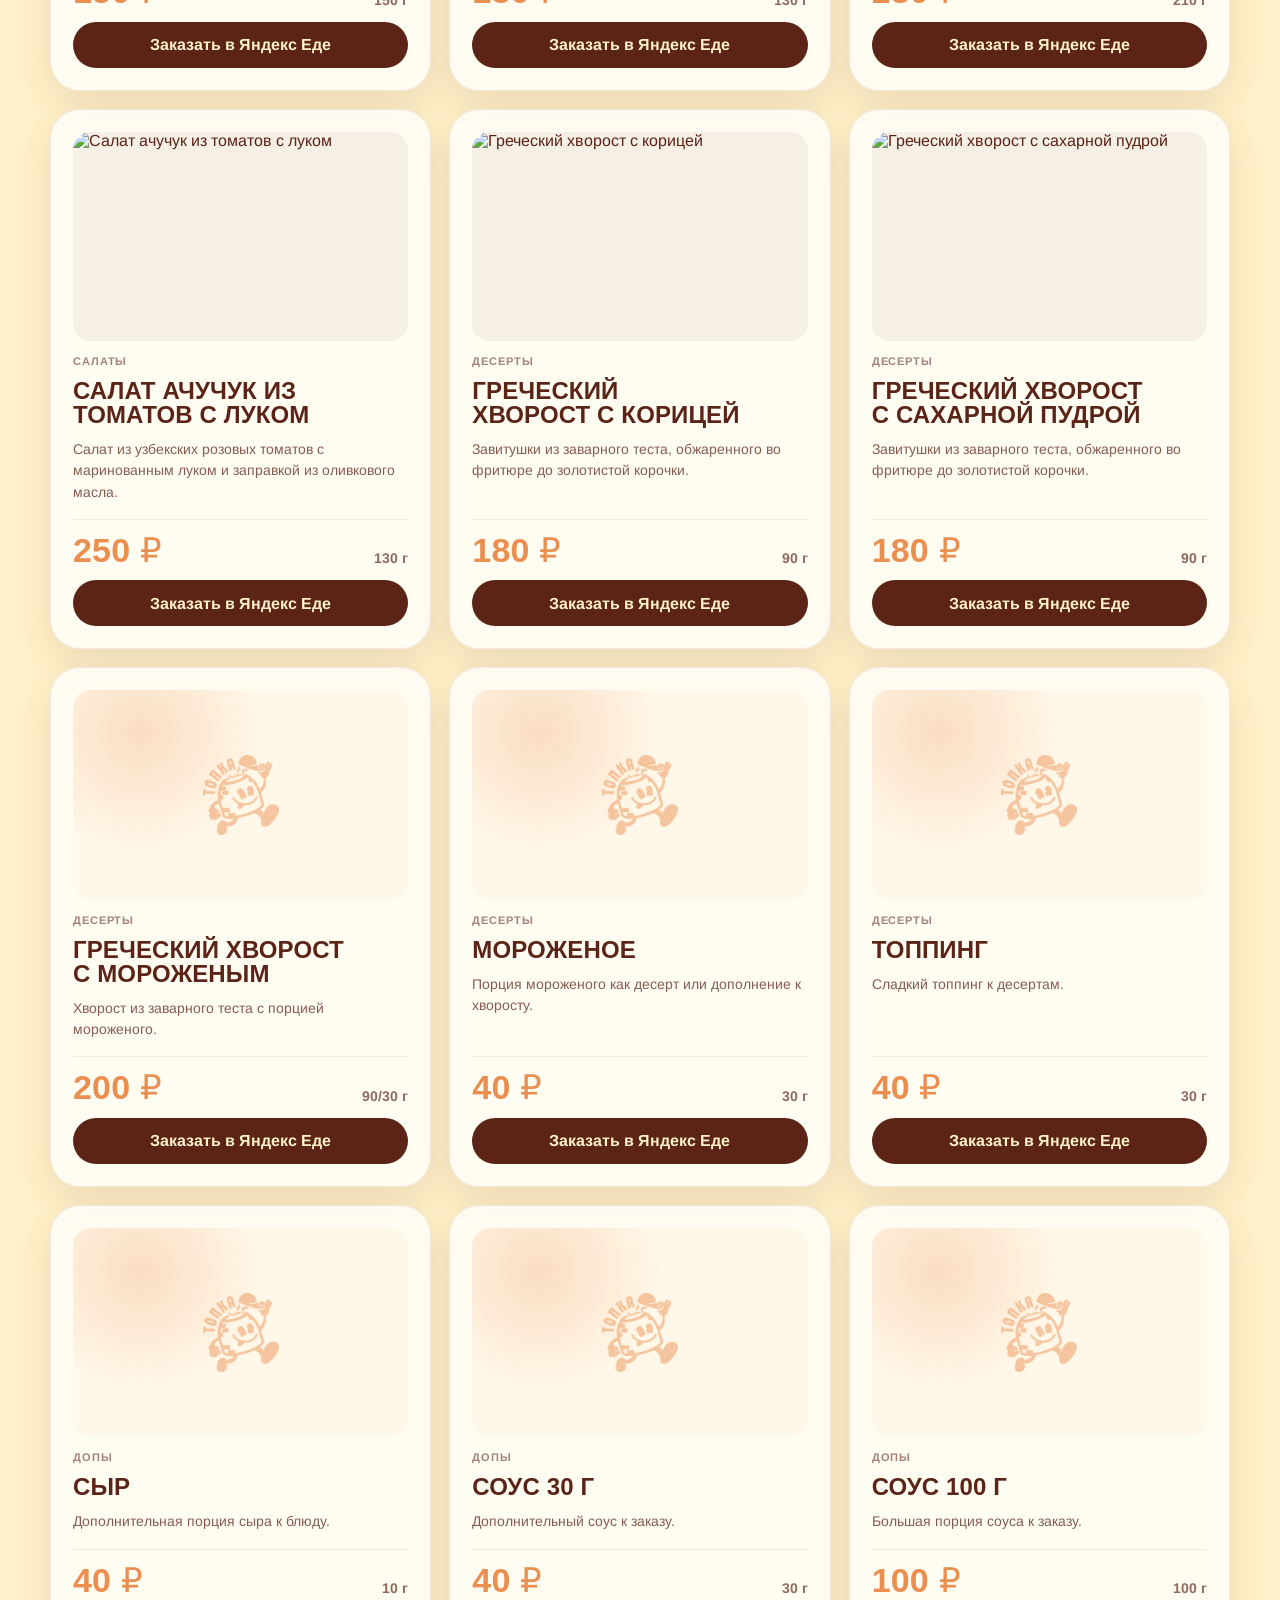
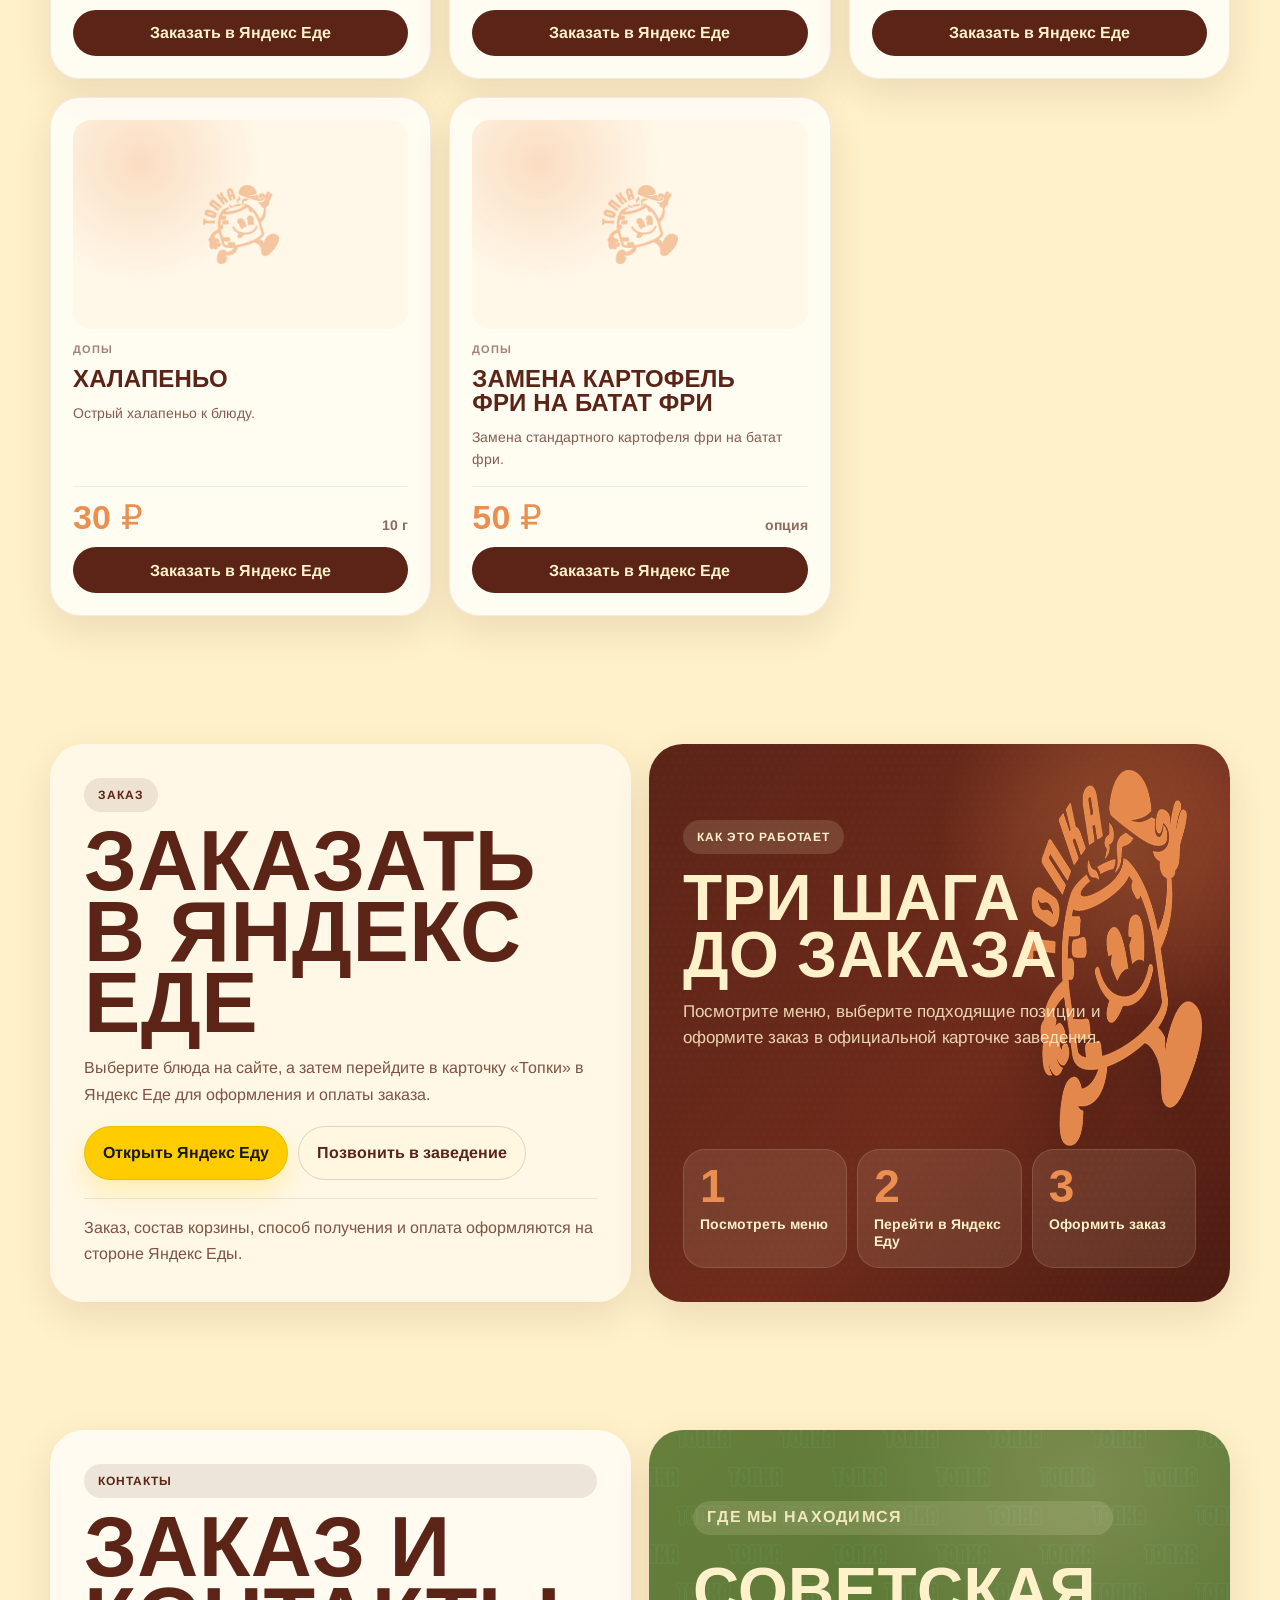
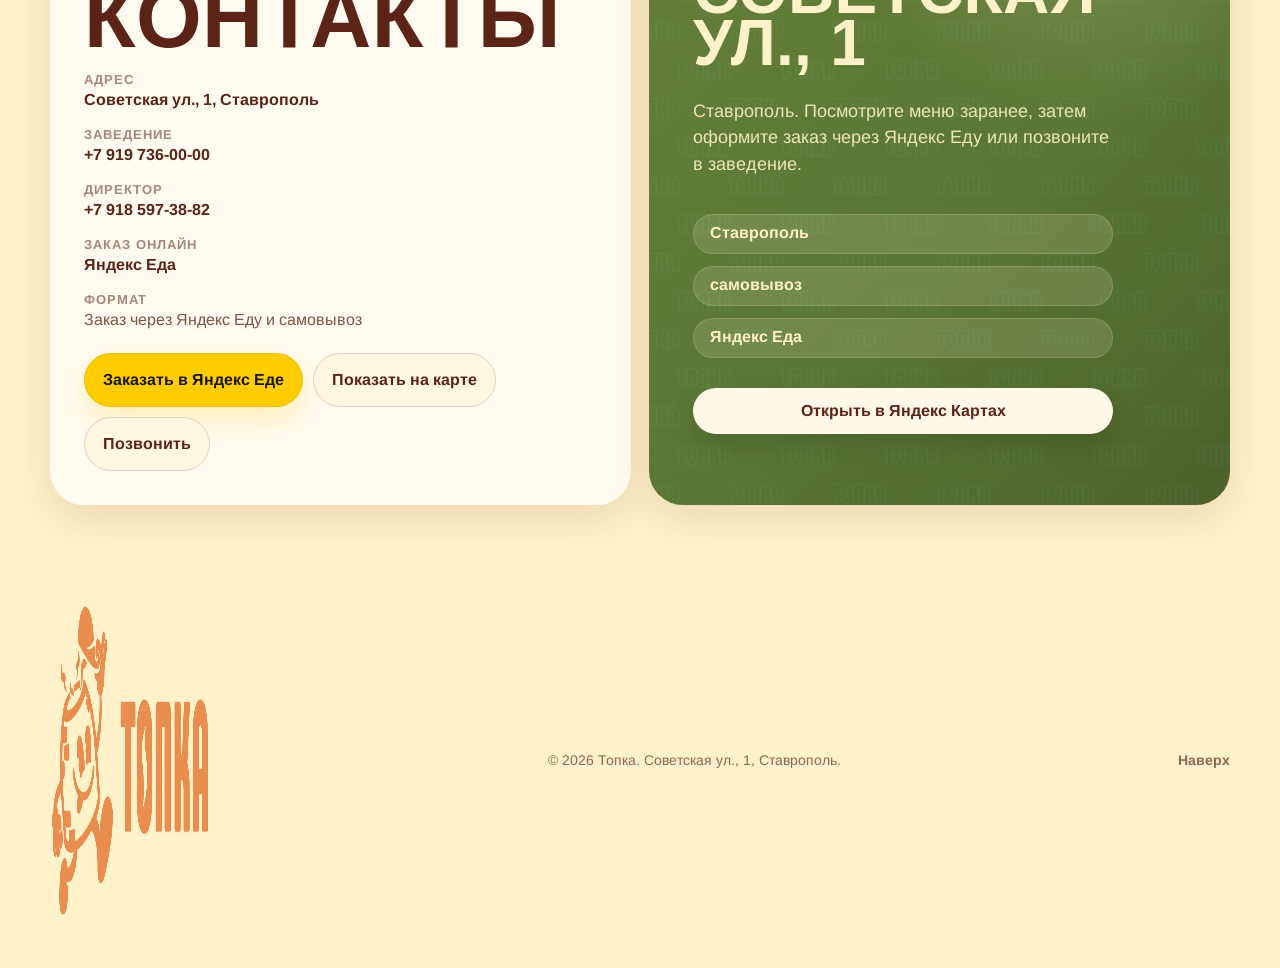
==== commit 465e9cc1: "Add files via upload" ====
--- a/preview_single_js.html
+++ b/preview_single_js.html
@@ -1,45 +1,40 @@
-<!doctype html>
-<html lang="ru" class="no-js">
+<!DOCTYPE html>
+
+<html class="no-js" lang="ru">
 <head>
-  <meta charset="utf-8" />
-  <meta name="viewport" content="width=device-width, initial-scale=1, viewport-fit=cover" />
-
-  <title>Топка в Ставрополе — шашлык, шаверма и комбо | Яндекс Еда</title>
-  <meta name="description" content="Меню закусочной «Топка» в Ставрополе: шашлык из тандыра, сувлаки, шаверма, комбо, закуски, салаты и десерты. Адрес: Советская ул., 1. Заказ через Яндекс Еду." />
-  <meta name="robots" content="noindex,nofollow" />
-  <meta name="googlebot" content="index,follow,max-image-preview:large,max-snippet:-1,max-video-preview:-1" />
-  <meta name="theme-color" content="#5b2417" />
-  <meta name="application-name" content="Топка" />
-  <meta name="format-detection" content="telephone=yes" />
-
-  <link rel="canonical" href="./" />
-  <link rel="icon" href="assets/favicon.ico" sizes="any" />
-  <link rel="icon" type="image/png" sizes="32x32" href="assets/favicon-32.png" />
-  <link rel="icon" type="image/png" sizes="192x192" href="assets/favicon-192.png" />
-  <link rel="apple-touch-icon" sizes="180x180" href="assets/apple-touch-icon.png" />
-  <link rel="manifest" href="site.webmanifest" />
-
-  <link rel="preload" href="assets/shashlik.webp" as="image" type="image/webp" fetchpriority="high" />
-  <link rel="dns-prefetch" href="//eda.yandex.ru" />
-  <link rel="preconnect" href="https://eda.yandex.ru" crossorigin />
-
-  <meta property="og:type" content="website" />
-  <meta property="og:locale" content="ru_RU" />
-  <meta property="og:site_name" content="Топка" />
-  <meta property="og:title" content="Топка в Ставрополе — шашлык, шаверма и комбо" />
-  <meta property="og:description" content="Меню закусочной «Топка» по адресу Советская ул., 1, Ставрополь. Заказ через Яндекс Еду." />
-  <meta property="og:url" content="./" />
-  <meta property="og:image" content="assets/og-topka.jpg" />
-  <meta property="og:image:width" content="1200" />
-  <meta property="og:image:height" content="630" />
-  <meta property="og:image:alt" content="Топка — шашлык, шаверма и комбо" />
-
-  <meta name="twitter:card" content="summary_large_image" />
-  <meta name="twitter:title" content="Топка в Ставрополе — шашлык, шаверма и комбо" />
-  <meta name="twitter:description" content="Меню закусочной «Топка» по адресу Советская ул., 1, Ставрополь. Заказ через Яндекс Еду." />
-  <meta name="twitter:image" content="assets/og-topka.jpg" />
-
-  <script type="application/ld+json">
+<meta charset="utf-8"/>
+<meta content="width=device-width, initial-scale=1, viewport-fit=cover" name="viewport"/>
+<title>Топка в Ставрополе — шашлык, шаверма и комбо | Яндекс Еда</title>
+<meta content="Меню закусочной «Топка» в Ставрополе: шашлык из тандыра, сувлаки, шаверма, комбо, закуски, салаты и десерты. Адрес: Советская ул., 1. Заказ через Яндекс Еду." name="description"/>
+<meta content="index,follow,max-image-preview:large,max-snippet:-1,max-video-preview:-1" name="robots"/>
+<meta content="index,follow,max-image-preview:large,max-snippet:-1,max-video-preview:-1" name="googlebot"/>
+<meta content="#5b2417" name="theme-color"/>
+<meta content="Топка" name="application-name"/>
+<meta content="telephone=yes" name="format-detection"/>
+<link href="./" rel="canonical"/>
+<link href="assets/favicon.ico" rel="icon" sizes="any"/>
+<link href="assets/favicon-32.png" rel="icon" sizes="32x32" type="image/png"/>
+<link href="assets/favicon-192.png" rel="icon" sizes="192x192" type="image/png"/>
+<link href="assets/apple-touch-icon.png" rel="apple-touch-icon" sizes="180x180"/>
+<link href="site.webmanifest" rel="manifest"/>
+<link as="image" fetchpriority="high" href="assets/shashlik.webp" rel="preload" type="image/webp"/>
+<link href="//eda.yandex.ru" rel="dns-prefetch"/>
+<link crossorigin="" href="https://eda.yandex.ru" rel="preconnect"/>
+<meta content="website" property="og:type"/>
+<meta content="ru_RU" property="og:locale"/>
+<meta content="Топка" property="og:site_name"/>
+<meta content="Топка в Ставрополе — шашлык, шаверма и комбо" property="og:title"/>
+<meta content="Меню закусочной «Топка» по адресу Советская ул., 1, Ставрополь. Заказ через Яндекс Еду." property="og:description"/>
+<meta content="./" property="og:url"/>
+<meta content="assets/og-topka.jpg" property="og:image"/>
+<meta content="1200" property="og:image:width"/>
+<meta content="630" property="og:image:height"/>
+<meta content="Топка — шашлык, шаверма и комбо" property="og:image:alt"/>
+<meta content="summary_large_image" name="twitter:card"/>
+<meta content="Топка в Ставрополе — шашлык, шаверма и комбо" name="twitter:title"/>
+<meta content="Меню закусочной «Топка» по адресу Советская ул., 1, Ставрополь. Заказ через Яндекс Еду." name="twitter:description"/>
+<meta content="assets/og-topka.jpg" name="twitter:image"/>
+<script type="application/ld+json">
   {
     "@context": "https://schema.org",
     "@type": "Restaurant",
@@ -68,8 +63,7 @@
     "sameAs": ["https://eda.yandex.ru/restaurant/topka_prjdh?utm_campaign=android&utm_medium=referral&utm_source=rst_shared_link"]
   }
   </script>
-
-  <style>
+<style>
 @font-face{
   font-family:'Phenomena';
   src:url('assets/fonts/Phenomena-Thin.ttf') format('truetype');
@@ -2370,875 +2364,963 @@
 }
 
 </style>
-  <script>document.documentElement.classList.replace('no-js','js');</script>
+<script>document.documentElement.classList.replace('no-js','js');</script>
 </head>
 <body>
-  <div class="page-bg" aria-hidden="true"></div>
-
-  <header class="header" data-header>
-    <div class="header__top">
-      <a class="brand" href="#top" aria-label="Топка — на главную">
-        <img src="assets/logo-horizontal.png" width="720" height="327" alt="Топка" decoding="async" />
-        <div class="brand__meta">
-          <span>закусочная</span>
-          <small>шашлык, шаверма, сувлаки</small>
-        </div>
-      </a>
-      <nav class="nav" id="site-navigation" aria-label="Основная навигация">
-        <a href="#menu">Меню</a>
-        <a href="#hits">Популярное</a>
-        <a href="https://eda.yandex.ru/restaurant/topka_prjdh?utm_campaign=android&utm_medium=referral&utm_source=rst_shared_link" target="_blank" rel="noopener noreferrer">Заказать</a>
-        <a href="#contacts">Контакты</a>
-      </nav>
-      <div class="header__actions">
-        <a class="header__ghost" href="#contacts">Связаться</a>
-        <a class="header__cta" href="#menu">Смотреть меню</a>
-      </div>
-      <button class="burger" type="button" data-menu-toggle aria-label="Открыть меню" aria-expanded="false" aria-controls="site-navigation">
-        <span></span><span></span><span></span>
-      </button>
-    </div>
-    <div class="header__bottom">
-      <div class="header__chips" aria-label="Основные категории">
-        <span>Шашлык из тандыра</span>
-        <span>Шаверма</span>
-        <span>Сувлаки</span>
-        <span>Комбо</span>
-      </div>
-      <div class="header__note">Заказ онлайн через Яндекс Еду</div>
-    </div>
-  </header>
-
-  <main id="top">
-    <section class="hero reveal">
-      <div class="hero__banner">
-        <div class="hero__image">
-          <img src="assets/shashlik.webp" width="1500" height="1081" alt="Шашлык в тандыре" fetchpriority="high" decoding="async" />
-        </div>
-        <div class="hero__overlay"></div>
-        <img class="hero__center-logo" src="assets/logo-vertical.png" width="480" height="578" alt="Топка" decoding="async" />
-        <div class="hero__content">
-          <div class="hero__copy">
-            <span class="eyebrow eyebrow--hero">закусочная №1</span>
-            <h1>Закажите еду<br><span>без лишних действий</span></h1>
-            <p class="hero__lead">Шашлык из тандыра, шаверма, сувлаки и комбо-наборы. Посмотрите позиции и оформите заказ через Яндекс Еду.</p>
-            <div class="hero__actions">
-              <a class="btn btn--dark" href="#menu">Смотреть меню</a>
-              <a class="btn btn--yandex" href="https://eda.yandex.ru/restaurant/topka_prjdh?utm_campaign=android&utm_medium=referral&utm_source=rst_shared_link" target="_blank" rel="noopener noreferrer">Заказать в Яндекс Еде</a>
-            </div>
-            <ul class="hero__list" aria-label="Преимущества">
-              <li>Актуальное меню с ценами и весом</li>
-              <li>Онлайн-заказ через Яндекс Еду</li>
-            </ul>
-          </div>
-          <div class="hero__aside">
-            <div class="hero__feature">
-              <span>Формат</span>
-              <strong>Быстрый заказ и самовывоз</strong>
-            </div>
-            <div class="hero__stats" aria-label="Преимущества">
-              <div><b data-stat-items>41</b><span>позиция в меню</span></div>
-              <div><b data-stat-categories>7</b><span>категорий</span></div>
-              <div><b>1</b><span>клик до заявки</span></div>
-            </div>
-          </div>
-        </div>
-        <div class="hero__bottom-line">
-          <a href="#menu">Смотреть меню</a>
-          <a href="https://eda.yandex.ru/restaurant/topka_prjdh?utm_campaign=android&utm_medium=referral&utm_source=rst_shared_link" target="_blank" rel="noopener noreferrer">Заказать</a>
-          <a href="#contacts">Связаться</a>
-        </div>
-      </div>
-    </section>
-
-    <section class="marquee marquee--brand" aria-label="Фирменная строка">
-      <div class="marquee__track">
-        <span>ТОПКА</span><span>ШАВЕРМА</span><span>ШАШЛЫК</span><span>СУВЛАКИ</span><span>КОМБО</span><span>ЗАКУСКИ</span>
-        <span>ТОПКА</span><span>ШАВЕРМА</span><span>ШАШЛЫК</span><span>СУВЛАКИ</span><span>КОМБО</span><span>ЗАКУСКИ</span>
-        <span>ТОПКА</span><span>ШАВЕРМА</span><span>ШАШЛЫК</span><span>СУВЛАКИ</span><span>КОМБО</span><span>ЗАКУСКИ</span>
-      </div>
-    </section>
-
-    <section class="section split reveal" id="about">
-      <div class="panel panel--brown">
-        <div>
-          <span class="eyebrow eyebrow--cream">почему удобно</span>
-          <h2>Выбрали блюдо — оформите заказ в Яндекс Еде</h2>
-        </div>
-        <p>На сайте сразу видно категорию, состав, вес и цену. Для оформления заказа достаточно перейти в Яндекс Еду.</p>
-        <div class="mini-benefits mini-benefits--contrast">
-          <span>актуальные цены</span>
-          <span>понятные карточки</span>
-          <span>удобно с телефона</span>
-        </div>
-      </div>
-      <div class="panel panel--pattern">
-        <div>
-          <span class="eyebrow eyebrow--cream">что выбрать</span>
-          <h3>Быстрый перекус или набор на компанию</h3>
-        </div>
-        <p>Шаверма и сувлаки — когда нужно быстро. Шашлык из тандыра — если хочется горячего. Комбо — когда нужен сытный набор домой, в офис или на компанию.</p>
-        <div class="mini-benefits">
-          <span>Шаверма</span>
-          <span>Шашлык</span>
-          <span>Комбо</span>
-        </div>
-      </div>
-    </section>
-
-    <section class="section hits reveal" id="hits">
-      <div class="section-head">
-        <div>
-          <span class="eyebrow">популярное</span>
-          <h2>Хиты Топки</h2>
-        </div>
-        <p>Самые популярные позиции, с которых удобно начать заказ.</p>
-      </div>
-      <div class="hit-grid" data-hit-grid>
-        <article class="hit-card" itemscope itemtype="https://schema.org/MenuItem">
-          <span class="hit-card__label">Из тандыра</span>
-          <h3 itemprop="name">Сувлак куриный 1 шт</h3>
-          <p itemprop="description">Куриный сувлак из тандыра. Удобный горячий перекус или дополнение к заказу.</p>
-          <img src="assets/logo-mark.png" alt="" aria-hidden="true" loading="lazy" decoding="async" />
-          <div class="hit-card__meta"><strong>210 ₽</strong><span>100 г</span></div>
-        </article>
-        <article class="hit-card" itemscope itemtype="https://schema.org/MenuItem">
-          <span class="hit-card__label">Из тандыра</span>
-          <h3 itemprop="name">Шашлык в тандыре из свинины</h3>
-          <p itemprop="description">Фирменный шашлык из шейки молочного поросёнка, приготовленный в тандыре.</p>
-          <img src="assets/logo-mark.png" alt="" aria-hidden="true" loading="lazy" decoding="async" />
-          <div class="hit-card__meta"><strong>230 ₽</strong><span>100/20/10 г</span></div>
-        </article>
-        <article class="hit-card" itemscope itemtype="https://schema.org/MenuItem">
-          <span class="hit-card__label">Комбо</span>
-          <h3 itemprop="name">Комбо Пикник куриный</h3>
-          <p itemprop="description">Сувлаки куриные, коул слоу, ачучук, картофельные дольки, малиновый лук, соус, пита.</p>
-          <img src="assets/logo-mark.png" alt="" aria-hidden="true" loading="lazy" decoding="async" />
-          <div class="hit-card__meta"><strong>1450 ₽</strong><span>1210 г</span></div>
-        </article>
-        <article class="hit-card" itemscope itemtype="https://schema.org/MenuItem">
-          <span class="hit-card__label">Комбо</span>
-          <h3 itemprop="name">Комбо Поляна куриный</h3>
-          <p itemprop="description">Шашлык куриный, коул слоу, картофельные дольки, огурец, помидор, маринованный лук, соус, лаваш.</p>
-          <img src="assets/logo-mark.png" alt="" aria-hidden="true" loading="lazy" decoding="async" />
-          <div class="hit-card__meta"><strong>2000 ₽</strong><span>1880 г</span></div>
-        </article>
-      </div>
-    </section>
-
-    <section class="section menu-section reveal" id="menu" itemscope itemtype="https://schema.org/Menu">
-      <div class="section-head section-head--menu">
-        <div>
-          <span class="eyebrow">актуальное меню</span>
-          <h2>Меню</h2>
-        </div>
-        <p>Выберите категорию или найдите блюдо по названию.</p>
-      </div>
-
-      <div class="menu-tools">
-        <div class="search-wrap">
-          <label class="visually-hidden" for="menu-search">Поиск по меню</label>
-          <input id="menu-search" type="search" data-menu-search placeholder="Поиск по меню" autocomplete="off" enterkeyhint="search" />
-        </div>
-        <div class="menu-count"><span data-menu-count>0</span><small>блюд</small></div>
-      </div>
-
-      <div class="tabs-wrap">
-        <div class="category-tabs" data-category-tabs aria-label="Категории меню">
-          <button class="tab is-active" type="button" data-filter="all">Все</button>
-        </div>
-      </div>
-
-      <div class="menu-status" data-menu-status>Меню загружается…</div>
-      <div class="menu-grid" data-menu-grid>
-        <article class="menu-card is-hot" data-category="tandoor" itemscope itemtype="https://schema.org/MenuItem">
-          <div class="menu-card__image menu-card__image--placeholder" aria-hidden="true"><img src="assets/logo-mark.png" alt="" loading="lazy" /></div>
-          <div class="menu-card__top">
-            <span>Из тандыра</span>
-            <em>хит</em>
-          </div>
-          <h3 itemprop="name">Сувлак куриный 1 шт</h3>
-          <p itemprop="description">Куриный сувлак из тандыра. Удобный горячий перекус или дополнение к заказу.</p>
-          <div class="menu-card__meta" itemprop="offers" itemscope itemtype="https://schema.org/Offer">
-            <meta itemprop="priceCurrency" content="RUB" />
-            <strong itemprop="price" content="210">210 ₽</strong>
-            <span>100 г</span>
-          </div>
-          <a class="menu-card__order" href="https://eda.yandex.ru/restaurant/topka_prjdh?utm_campaign=android&utm_medium=referral&utm_source=rst_shared_link" target="_blank" rel="noopener noreferrer">Заказать в Яндекс Еде</a>
-        </article>
-        <article class="menu-card" data-category="tandoor" itemscope itemtype="https://schema.org/MenuItem">
-          <div class="menu-card__image menu-card__image--placeholder" aria-hidden="true"><img src="assets/logo-mark.png" alt="" loading="lazy" /></div>
-          <div class="menu-card__top">
-            <span>Из тандыра</span>
-            
-          </div>
-          <h3 itemprop="name">Сувлак свиной 1 шт</h3>
-          <p itemprop="description">Свиной сувлак из тандыра — горячий, сытный и простой формат на каждый день.</p>
-          <div class="menu-card__meta" itemprop="offers" itemscope itemtype="https://schema.org/Offer">
-            <meta itemprop="priceCurrency" content="RUB" />
-            <strong itemprop="price" content="230">230 ₽</strong>
-            <span>100 г</span>
-          </div>
-          <a class="menu-card__order" href="https://eda.yandex.ru/restaurant/topka_prjdh?utm_campaign=android&utm_medium=referral&utm_source=rst_shared_link" target="_blank" rel="noopener noreferrer">Заказать в Яндекс Еде</a>
-        </article>
-        <article class="menu-card is-hot" data-category="tandoor" itemscope itemtype="https://schema.org/MenuItem">
-          <div class="menu-card__image menu-card__image--placeholder" aria-hidden="true"><img src="assets/logo-mark.png" alt="" loading="lazy" /></div>
-          <div class="menu-card__top">
-            <span>Из тандыра</span>
-            <em>хит</em>
-          </div>
-          <h3 itemprop="name">Шашлык в тандыре из свинины</h3>
-          <p itemprop="description">Фирменный шашлык из шейки молочного поросёнка, приготовленный в тандыре.</p>
-          <div class="menu-card__meta" itemprop="offers" itemscope itemtype="https://schema.org/Offer">
-            <meta itemprop="priceCurrency" content="RUB" />
-            <strong itemprop="price" content="230">230 ₽</strong>
-            <span>100/20/10 г</span>
-          </div>
-          <a class="menu-card__order" href="https://eda.yandex.ru/restaurant/topka_prjdh?utm_campaign=android&utm_medium=referral&utm_source=rst_shared_link" target="_blank" rel="noopener noreferrer">Заказать в Яндекс Еде</a>
-        </article>
-        <article class="menu-card" data-category="tandoor" itemscope itemtype="https://schema.org/MenuItem">
-          <div class="menu-card__image menu-card__image--placeholder" aria-hidden="true"><img src="assets/logo-mark.png" alt="" loading="lazy" /></div>
-          <div class="menu-card__top">
-            <span>Из тандыра</span>
-            
-          </div>
-          <h3 itemprop="name">Шашлык в тандыре из филе грудки цыплёнка</h3>
-          <p itemprop="description">Фирменный шашлык из филе грудки кукурузного цыплёнка, приготовленного в тандыре.</p>
-          <div class="menu-card__meta" itemprop="offers" itemscope itemtype="https://schema.org/Offer">
-            <meta itemprop="priceCurrency" content="RUB" />
-            <strong itemprop="price" content="210">210 ₽</strong>
-            <span>100/20/10 г</span>
-          </div>
-          <a class="menu-card__order" href="https://eda.yandex.ru/restaurant/topka_prjdh?utm_campaign=android&utm_medium=referral&utm_source=rst_shared_link" target="_blank" rel="noopener noreferrer">Заказать в Яндекс Еде</a>
-        </article>
-        <article class="menu-card" data-category="tandoor" itemscope itemtype="https://schema.org/MenuItem">
-          <div class="menu-card__image menu-card__image--placeholder" aria-hidden="true"><img src="assets/logo-mark.png" alt="" loading="lazy" /></div>
-          <div class="menu-card__top">
-            <span>Из тандыра</span>
-            
-          </div>
-          <h3 itemprop="name">Шашлык в тандыре из филе бедра цыплёнка</h3>
-          <p itemprop="description">Фирменный шашлык из филе бедра кукурузного цыплёнка, приготовленного в тандыре.</p>
-          <div class="menu-card__meta" itemprop="offers" itemscope itemtype="https://schema.org/Offer">
-            <meta itemprop="priceCurrency" content="RUB" />
-            <strong itemprop="price" content="210">210 ₽</strong>
-            <span>100/20/10 г</span>
-          </div>
-          <a class="menu-card__order" href="https://eda.yandex.ru/restaurant/topka_prjdh?utm_campaign=android&utm_medium=referral&utm_source=rst_shared_link" target="_blank" rel="noopener noreferrer">Заказать в Яндекс Еде</a>
-        </article>
-        <article class="menu-card" data-category="combo" itemscope itemtype="https://schema.org/MenuItem">
-          <div class="menu-card__image menu-card__image--placeholder" aria-hidden="true"><img src="assets/logo-mark.png" alt="" loading="lazy" /></div>
-          <div class="menu-card__top">
-            <span>Комбо</span>
-            
-          </div>
-          <h3 itemprop="name">Мини комбо куриный</h3>
-          <p itemprop="description">На пите с салатом коул слоу, маринованным луком и соусом.</p>
-          <div class="menu-card__meta" itemprop="offers" itemscope itemtype="https://schema.org/Offer">
-            <meta itemprop="priceCurrency" content="RUB" />
-            <strong itemprop="price" content="350">350 ₽</strong>
-            <span>250 г</span>
-          </div>
-          <a class="menu-card__order" href="https://eda.yandex.ru/restaurant/topka_prjdh?utm_campaign=android&utm_medium=referral&utm_source=rst_shared_link" target="_blank" rel="noopener noreferrer">Заказать в Яндекс Еде</a>
-        </article>
-        <article class="menu-card" data-category="combo" itemscope itemtype="https://schema.org/MenuItem">
-          <div class="menu-card__image menu-card__image--placeholder" aria-hidden="true"><img src="assets/logo-mark.png" alt="" loading="lazy" /></div>
-          <div class="menu-card__top">
-            <span>Комбо</span>
-            
-          </div>
-          <h3 itemprop="name">Мини комбо свиной</h3>
-          <p itemprop="description">На пите с салатом коул слоу, маринованным луком и соусом.</p>
-          <div class="menu-card__meta" itemprop="offers" itemscope itemtype="https://schema.org/Offer">
-            <meta itemprop="priceCurrency" content="RUB" />
-            <strong itemprop="price" content="390">390 ₽</strong>
-            <span>250 г</span>
-          </div>
-          <a class="menu-card__order" href="https://eda.yandex.ru/restaurant/topka_prjdh?utm_campaign=android&utm_medium=referral&utm_source=rst_shared_link" target="_blank" rel="noopener noreferrer">Заказать в Яндекс Еде</a>
-        </article>
-        <article class="menu-card is-hot" data-category="combo" itemscope itemtype="https://schema.org/MenuItem">
-          <div class="menu-card__image menu-card__image--placeholder" aria-hidden="true"><img src="assets/logo-mark.png" alt="" loading="lazy" /></div>
-          <div class="menu-card__top">
-            <span>Комбо</span>
-            <em>хит</em>
-          </div>
-          <h3 itemprop="name">Комбо Пикник куриный</h3>
-          <p itemprop="description">Сувлаки куриные, коул слоу, ачучук, картофельные дольки, малиновый лук, соус, пита.</p>
-          <div class="menu-card__meta" itemprop="offers" itemscope itemtype="https://schema.org/Offer">
-            <meta itemprop="priceCurrency" content="RUB" />
-            <strong itemprop="price" content="1450">1450 ₽</strong>
-            <span>1210 г</span>
-          </div>
-          <a class="menu-card__order" href="https://eda.yandex.ru/restaurant/topka_prjdh?utm_campaign=android&utm_medium=referral&utm_source=rst_shared_link" target="_blank" rel="noopener noreferrer">Заказать в Яндекс Еде</a>
-        </article>
-        <article class="menu-card" data-category="combo" itemscope itemtype="https://schema.org/MenuItem">
-          <div class="menu-card__image menu-card__image--placeholder" aria-hidden="true"><img src="assets/logo-mark.png" alt="" loading="lazy" /></div>
-          <div class="menu-card__top">
-            <span>Комбо</span>
-            
-          </div>
-          <h3 itemprop="name">Комбо Пикник свиной</h3>
-          <p itemprop="description">Сувлаки свиные, коул слоу, ачучук, картофельные дольки, малиновый лук, соус, пита.</p>
-          <div class="menu-card__meta" itemprop="offers" itemscope itemtype="https://schema.org/Offer">
-            <meta itemprop="priceCurrency" content="RUB" />
-            <strong itemprop="price" content="1550">1550 ₽</strong>
-            <span>1210 г</span>
-          </div>
-          <a class="menu-card__order" href="https://eda.yandex.ru/restaurant/topka_prjdh?utm_campaign=android&utm_medium=referral&utm_source=rst_shared_link" target="_blank" rel="noopener noreferrer">Заказать в Яндекс Еде</a>
-        </article>
-        <article class="menu-card is-hot" data-category="combo" itemscope itemtype="https://schema.org/MenuItem">
-          <div class="menu-card__image menu-card__image--placeholder" aria-hidden="true"><img src="assets/logo-mark.png" alt="" loading="lazy" /></div>
-          <div class="menu-card__top">
-            <span>Комбо</span>
-            <em>хит</em>
-          </div>
-          <h3 itemprop="name">Комбо Поляна куриный</h3>
-          <p itemprop="description">Шашлык куриный, коул слоу, картофельные дольки, огурец, помидор, маринованный лук, соус, лаваш.</p>
-          <div class="menu-card__meta" itemprop="offers" itemscope itemtype="https://schema.org/Offer">
-            <meta itemprop="priceCurrency" content="RUB" />
-            <strong itemprop="price" content="2000">2000 ₽</strong>
-            <span>1880 г</span>
-          </div>
-          <a class="menu-card__order" href="https://eda.yandex.ru/restaurant/topka_prjdh?utm_campaign=android&utm_medium=referral&utm_source=rst_shared_link" target="_blank" rel="noopener noreferrer">Заказать в Яндекс Еде</a>
-        </article>
-        <article class="menu-card is-hot" data-category="combo" itemscope itemtype="https://schema.org/MenuItem">
-          <div class="menu-card__image menu-card__image--placeholder" aria-hidden="true"><img src="assets/logo-mark.png" alt="" loading="lazy" /></div>
-          <div class="menu-card__top">
-            <span>Комбо</span>
-            <em>хит</em>
-          </div>
-          <h3 itemprop="name">Комбо Поляна свиной</h3>
-          <p itemprop="description">Шашлык свиной, коул слоу, картофельные дольки, огурец, помидор, маринованный лук, соус, лаваш.</p>
-          <div class="menu-card__meta" itemprop="offers" itemscope itemtype="https://schema.org/Offer">
-            <meta itemprop="priceCurrency" content="RUB" />
-            <strong itemprop="price" content="2150">2150 ₽</strong>
-            <span>1880 г</span>
-          </div>
-          <a class="menu-card__order" href="https://eda.yandex.ru/restaurant/topka_prjdh?utm_campaign=android&utm_medium=referral&utm_source=rst_shared_link" target="_blank" rel="noopener noreferrer">Заказать в Яндекс Еде</a>
-        </article>
-        <article class="menu-card" data-category="shawarma" itemscope itemtype="https://schema.org/MenuItem">
-          <div class="menu-card__image menu-card__image--placeholder" aria-hidden="true"><img src="assets/logo-mark.png" alt="" loading="lazy" /></div>
-          <div class="menu-card__top">
-            <span>Шаверма</span>
-            
-          </div>
-          <h3 itemprop="name">Шаверма с цыплёнком S</h3>
-          <p itemprop="description">В лаваше с салатом коул слоу, помидорами, огурцами и чесночным соусом.</p>
-          <div class="menu-card__meta" itemprop="offers" itemscope itemtype="https://schema.org/Offer">
-            <meta itemprop="priceCurrency" content="RUB" />
-            <strong itemprop="price" content="330">330 ₽</strong>
-            <span>300 г</span>
-          </div>
-          <a class="menu-card__order" href="https://eda.yandex.ru/restaurant/topka_prjdh?utm_campaign=android&utm_medium=referral&utm_source=rst_shared_link" target="_blank" rel="noopener noreferrer">Заказать в Яндекс Еде</a>
-        </article>
-        <article class="menu-card is-hot" data-category="shawarma" itemscope itemtype="https://schema.org/MenuItem">
-          <div class="menu-card__image menu-card__image--placeholder" aria-hidden="true"><img src="assets/logo-mark.png" alt="" loading="lazy" /></div>
-          <div class="menu-card__top">
-            <span>Шаверма</span>
-            <em>хит</em>
-          </div>
-          <h3 itemprop="name">Шаверма с цыплёнком M</h3>
-          <p itemprop="description">В лаваше с салатом коул слоу, помидорами, огурцами и чесночным соусом.</p>
-          <div class="menu-card__meta" itemprop="offers" itemscope itemtype="https://schema.org/Offer">
-            <meta itemprop="priceCurrency" content="RUB" />
-            <strong itemprop="price" content="360">360 ₽</strong>
-            <span>400 г</span>
-          </div>
-          <a class="menu-card__order" href="https://eda.yandex.ru/restaurant/topka_prjdh?utm_campaign=android&utm_medium=referral&utm_source=rst_shared_link" target="_blank" rel="noopener noreferrer">Заказать в Яндекс Еде</a>
-        </article>
-        <article class="menu-card" data-category="shawarma" itemscope itemtype="https://schema.org/MenuItem">
-          <div class="menu-card__image menu-card__image--placeholder" aria-hidden="true"><img src="assets/logo-mark.png" alt="" loading="lazy" /></div>
-          <div class="menu-card__top">
-            <span>Шаверма</span>
-            
-          </div>
-          <h3 itemprop="name">Шаверма с цыплёнком L</h3>
-          <p itemprop="description">В лаваше с салатом коул слоу, помидорами, огурцами и чесночным соусом.</p>
-          <div class="menu-card__meta" itemprop="offers" itemscope itemtype="https://schema.org/Offer">
-            <meta itemprop="priceCurrency" content="RUB" />
-            <strong itemprop="price" content="400">400 ₽</strong>
-            <span>500 г</span>
-          </div>
-          <a class="menu-card__order" href="https://eda.yandex.ru/restaurant/topka_prjdh?utm_campaign=android&utm_medium=referral&utm_source=rst_shared_link" target="_blank" rel="noopener noreferrer">Заказать в Яндекс Еде</a>
-        </article>
-        <article class="menu-card" data-category="shawarma" itemscope itemtype="https://schema.org/MenuItem">
-          <div class="menu-card__image menu-card__image--placeholder" aria-hidden="true"><img src="assets/logo-mark.png" alt="" loading="lazy" /></div>
-          <div class="menu-card__top">
-            <span>Шаверма</span>
-            
-          </div>
-          <h3 itemprop="name">Шаверма в пите</h3>
-          <p itemprop="description">С цыплёнком, салатом коул слоу, помидорами, огурцами и соусом.</p>
-          <div class="menu-card__meta" itemprop="offers" itemscope itemtype="https://schema.org/Offer">
-            <meta itemprop="priceCurrency" content="RUB" />
-            <strong itemprop="price" content="360">360 ₽</strong>
-            <span>220 г</span>
-          </div>
-          <a class="menu-card__order" href="https://eda.yandex.ru/restaurant/topka_prjdh?utm_campaign=android&utm_medium=referral&utm_source=rst_shared_link" target="_blank" rel="noopener noreferrer">Заказать в Яндекс Еде</a>
-        </article>
-        <article class="menu-card" data-category="shawarma" itemscope itemtype="https://schema.org/MenuItem">
-          <div class="menu-card__image menu-card__image--placeholder" aria-hidden="true"><img src="assets/logo-mark.png" alt="" loading="lazy" /></div>
-          <div class="menu-card__top">
-            <span>Шаверма</span>
-            
-          </div>
-          <h3 itemprop="name">Снекасти с цыплёнком, картофелем фри и соусом</h3>
-          <p itemprop="description">Пита 2 шт., помидоры, огурцы, сыр, соус, картофель фри.</p>
-          <div class="menu-card__meta" itemprop="offers" itemscope itemtype="https://schema.org/Offer">
-            <meta itemprop="priceCurrency" content="RUB" />
-            <strong itemprop="price" content="620">620 ₽</strong>
-            <span>500 г</span>
-          </div>
-          <a class="menu-card__order" href="https://eda.yandex.ru/restaurant/topka_prjdh?utm_campaign=android&utm_medium=referral&utm_source=rst_shared_link" target="_blank" rel="noopener noreferrer">Заказать в Яндекс Еде</a>
-        </article>
-        <article class="menu-card" data-category="shawarma" itemscope itemtype="https://schema.org/MenuItem">
-          <div class="menu-card__image menu-card__image--placeholder" aria-hidden="true"><img src="assets/logo-mark.png" alt="" loading="lazy" /></div>
-          <div class="menu-card__top">
-            <span>Шаверма</span>
-            
-          </div>
-          <h3 itemprop="name">Порция</h3>
-          <p itemprop="description">Пита, цыплёнок, салат коул слоу, помидоры, огурцы, соус, картофель фри.</p>
-          <div class="menu-card__meta" itemprop="offers" itemscope itemtype="https://schema.org/Offer">
-            <meta itemprop="priceCurrency" content="RUB" />
-            <strong itemprop="price" content="420">420 ₽</strong>
-            <span>350 г</span>
-          </div>
-          <a class="menu-card__order" href="https://eda.yandex.ru/restaurant/topka_prjdh?utm_campaign=android&utm_medium=referral&utm_source=rst_shared_link" target="_blank" rel="noopener noreferrer">Заказать в Яндекс Еде</a>
-        </article>
-        <article class="menu-card" data-category="snacks" itemscope itemtype="https://schema.org/MenuItem">
-          <div class="menu-card__image menu-card__image--placeholder" aria-hidden="true"><img src="assets/logo-mark.png" alt="" loading="lazy" /></div>
-          <div class="menu-card__top">
-            <span>Закуски</span>
-            
-          </div>
-          <h3 itemprop="name">Сырные палочки / соус</h3>
-          <p itemprop="description">Горячие сырные палочки с соусом.</p>
-          <div class="menu-card__meta" itemprop="offers" itemscope itemtype="https://schema.org/Offer">
-            <meta itemprop="priceCurrency" content="RUB" />
-            <strong itemprop="price" content="250">250 ₽</strong>
-            <span>100/30 г</span>
-          </div>
-          <a class="menu-card__order" href="https://eda.yandex.ru/restaurant/topka_prjdh?utm_campaign=android&utm_medium=referral&utm_source=rst_shared_link" target="_blank" rel="noopener noreferrer">Заказать в Яндекс Еде</a>
-        </article>
-        <article class="menu-card" data-category="snacks" itemscope itemtype="https://schema.org/MenuItem">
-          <div class="menu-card__image menu-card__image--placeholder" aria-hidden="true"><img src="assets/logo-mark.png" alt="" loading="lazy" /></div>
-          <div class="menu-card__top">
-            <span>Закуски</span>
-            
-          </div>
-          <h3 itemprop="name">Наггетсы / соус</h3>
-          <p itemprop="description">Наггетсы с соусом — быстрый перекус к заказу.</p>
-          <div class="menu-card__meta" itemprop="offers" itemscope itemtype="https://schema.org/Offer">
-            <meta itemprop="priceCurrency" content="RUB" />
-            <strong itemprop="price" content="230">230 ₽</strong>
-            <span>85/30 г</span>
-          </div>
-          <a class="menu-card__order" href="https://eda.yandex.ru/restaurant/topka_prjdh?utm_campaign=android&utm_medium=referral&utm_source=rst_shared_link" target="_blank" rel="noopener noreferrer">Заказать в Яндекс Еде</a>
-        </article>
-        <article class="menu-card" data-category="snacks" itemscope itemtype="https://schema.org/MenuItem">
-          <div class="menu-card__image menu-card__image--placeholder" aria-hidden="true"><img src="assets/logo-mark.png" alt="" loading="lazy" /></div>
-          <div class="menu-card__top">
-            <span>Закуски</span>
-            
-          </div>
-          <h3 itemprop="name">Кольца кальмара / соус</h3>
-          <p itemprop="description">Кольца кальмара во фритюре с соусом.</p>
-          <div class="menu-card__meta" itemprop="offers" itemscope itemtype="https://schema.org/Offer">
-            <meta itemprop="priceCurrency" content="RUB" />
-            <strong itemprop="price" content="310">310 ₽</strong>
-            <span>130/30 г</span>
-          </div>
-          <a class="menu-card__order" href="https://eda.yandex.ru/restaurant/topka_prjdh?utm_campaign=android&utm_medium=referral&utm_source=rst_shared_link" target="_blank" rel="noopener noreferrer">Заказать в Яндекс Еде</a>
-        </article>
-        <article class="menu-card" data-category="snacks" itemscope itemtype="https://schema.org/MenuItem">
-          <div class="menu-card__image menu-card__image--placeholder" aria-hidden="true"><img src="assets/logo-mark.png" alt="" loading="lazy" /></div>
-          <div class="menu-card__top">
-            <span>Закуски</span>
-            
-          </div>
-          <h3 itemprop="name">Креветки фри / соус</h3>
-          <p itemprop="description">Креветки фри с соусом.</p>
-          <div class="menu-card__meta" itemprop="offers" itemscope itemtype="https://schema.org/Offer">
-            <meta itemprop="priceCurrency" content="RUB" />
-            <strong itemprop="price" content="200">200 ₽</strong>
-            <span>45/30 г</span>
-          </div>
-          <a class="menu-card__order" href="https://eda.yandex.ru/restaurant/topka_prjdh?utm_campaign=android&utm_medium=referral&utm_source=rst_shared_link" target="_blank" rel="noopener noreferrer">Заказать в Яндекс Еде</a>
-        </article>
-        <article class="menu-card" data-category="snacks" itemscope itemtype="https://schema.org/MenuItem">
-          <div class="menu-card__image menu-card__image--placeholder" aria-hidden="true"><img src="assets/logo-mark.png" alt="" loading="lazy" /></div>
-          <div class="menu-card__top">
-            <span>Закуски</span>
-            
-          </div>
-          <h3 itemprop="name">Луковые кольца / соус</h3>
-          <p itemprop="description">Хрустящие луковые кольца с соусом.</p>
-          <div class="menu-card__meta" itemprop="offers" itemscope itemtype="https://schema.org/Offer">
-            <meta itemprop="priceCurrency" content="RUB" />
-            <strong itemprop="price" content="200">200 ₽</strong>
-            <span>100/30 г</span>
-          </div>
-          <a class="menu-card__order" href="https://eda.yandex.ru/restaurant/topka_prjdh?utm_campaign=android&utm_medium=referral&utm_source=rst_shared_link" target="_blank" rel="noopener noreferrer">Заказать в Яндекс Еде</a>
-        </article>
-        <article class="menu-card" data-category="snacks" itemscope itemtype="https://schema.org/MenuItem">
-          <div class="menu-card__image menu-card__image--placeholder" aria-hidden="true"><img src="assets/logo-mark.png" alt="" loading="lazy" /></div>
-          <div class="menu-card__top">
-            <span>Закуски</span>
-            
-          </div>
-          <h3 itemprop="name">Наггетсы комбо фри</h3>
-          <p itemprop="description">Картофель фри, наггетсы и соус.</p>
-          <div class="menu-card__meta" itemprop="offers" itemscope itemtype="https://schema.org/Offer">
-            <meta itemprop="priceCurrency" content="RUB" />
-            <strong itemprop="price" content="340">340 ₽</strong>
-            <span>100/85/30 г</span>
-          </div>
-          <a class="menu-card__order" href="https://eda.yandex.ru/restaurant/topka_prjdh?utm_campaign=android&utm_medium=referral&utm_source=rst_shared_link" target="_blank" rel="noopener noreferrer">Заказать в Яндекс Еде</a>
-        </article>
-        <article class="menu-card" data-category="snacks" itemscope itemtype="https://schema.org/MenuItem">
-          <div class="menu-card__image menu-card__image--placeholder" aria-hidden="true"><img src="assets/logo-mark.png" alt="" loading="lazy" /></div>
-          <div class="menu-card__top">
-            <span>Закуски</span>
-            
-          </div>
-          <h3 itemprop="name">Кольца кальмара комбо фри</h3>
-          <p itemprop="description">Картофель фри, кольца кальмара и соус.</p>
-          <div class="menu-card__meta" itemprop="offers" itemscope itemtype="https://schema.org/Offer">
-            <meta itemprop="priceCurrency" content="RUB" />
-            <strong itemprop="price" content="380">380 ₽</strong>
-            <span>100/100/30 г</span>
-          </div>
-          <a class="menu-card__order" href="https://eda.yandex.ru/restaurant/topka_prjdh?utm_campaign=android&utm_medium=referral&utm_source=rst_shared_link" target="_blank" rel="noopener noreferrer">Заказать в Яндекс Еде</a>
-        </article>
-        <article class="menu-card" data-category="snacks" itemscope itemtype="https://schema.org/MenuItem">
-          <div class="menu-card__image menu-card__image--placeholder" aria-hidden="true"><img src="assets/logo-mark.png" alt="" loading="lazy" /></div>
-          <div class="menu-card__top">
-            <span>Закуски</span>
-            
-          </div>
-          <h3 itemprop="name">Креветки комбо фри</h3>
-          <p itemprop="description">Картофель фри, креветки фри и соус.</p>
-          <div class="menu-card__meta" itemprop="offers" itemscope itemtype="https://schema.org/Offer">
-            <meta itemprop="priceCurrency" content="RUB" />
-            <strong itemprop="price" content="370">370 ₽</strong>
-            <span>100/45/30 г</span>
-          </div>
-          <a class="menu-card__order" href="https://eda.yandex.ru/restaurant/topka_prjdh?utm_campaign=android&utm_medium=referral&utm_source=rst_shared_link" target="_blank" rel="noopener noreferrer">Заказать в Яндекс Еде</a>
-        </article>
-        <article class="menu-card" data-category="snacks" itemscope itemtype="https://schema.org/MenuItem">
-          <div class="menu-card__image menu-card__image--placeholder" aria-hidden="true"><img src="assets/logo-mark.png" alt="" loading="lazy" /></div>
-          <div class="menu-card__top">
-            <span>Закуски</span>
-            
-          </div>
-          <h3 itemprop="name">Картофель фри / соус</h3>
-          <p itemprop="description">С сыром, фирменным миксом специй и соусом.</p>
-          <div class="menu-card__meta" itemprop="offers" itemscope itemtype="https://schema.org/Offer">
-            <meta itemprop="priceCurrency" content="RUB" />
-            <strong itemprop="price" content="170">170 ₽</strong>
-            <span>100/30/10 г</span>
-          </div>
-          <a class="menu-card__order" href="https://eda.yandex.ru/restaurant/topka_prjdh?utm_campaign=android&utm_medium=referral&utm_source=rst_shared_link" target="_blank" rel="noopener noreferrer">Заказать в Яндекс Еде</a>
-        </article>
-        <article class="menu-card" data-category="snacks" itemscope itemtype="https://schema.org/MenuItem">
-          <div class="menu-card__image menu-card__image--placeholder" aria-hidden="true"><img src="assets/logo-mark.png" alt="" loading="lazy" /></div>
-          <div class="menu-card__top">
-            <span>Закуски</span>
-            
-          </div>
-          <h3 itemprop="name">Батат фри / соус</h3>
-          <p itemprop="description">С сыром, фирменным миксом специй и соусом.</p>
-          <div class="menu-card__meta" itemprop="offers" itemscope itemtype="https://schema.org/Offer">
-            <meta itemprop="priceCurrency" content="RUB" />
-            <strong itemprop="price" content="220">220 ₽</strong>
-            <span>120/30/10 г</span>
-          </div>
-          <a class="menu-card__order" href="https://eda.yandex.ru/restaurant/topka_prjdh?utm_campaign=android&utm_medium=referral&utm_source=rst_shared_link" target="_blank" rel="noopener noreferrer">Заказать в Яндекс Еде</a>
-        </article>
-        <article class="menu-card" data-category="snacks" itemscope itemtype="https://schema.org/MenuItem">
-          <div class="menu-card__image menu-card__image--placeholder" aria-hidden="true"><img src="assets/logo-mark.png" alt="" loading="lazy" /></div>
-          <div class="menu-card__top">
-            <span>Закуски</span>
-            
-          </div>
-          <h3 itemprop="name">Картофельные дольки</h3>
-          <p itemprop="description">Горячие картофельные дольки отдельно или к мясу.</p>
-          <div class="menu-card__meta" itemprop="offers" itemscope itemtype="https://schema.org/Offer">
-            <meta itemprop="priceCurrency" content="RUB" />
-            <strong itemprop="price" content="150">150 ₽</strong>
-            <span>150 г</span>
-          </div>
-          <a class="menu-card__order" href="https://eda.yandex.ru/restaurant/topka_prjdh?utm_campaign=android&utm_medium=referral&utm_source=rst_shared_link" target="_blank" rel="noopener noreferrer">Заказать в Яндекс Еде</a>
-        </article>
-        <article class="menu-card" data-category="salads" itemscope itemtype="https://schema.org/MenuItem">
-          <div class="menu-card__image menu-card__image--placeholder" aria-hidden="true"><img src="assets/logo-mark.png" alt="" loading="lazy" /></div>
-          <div class="menu-card__top">
-            <span>Салаты</span>
-            
-          </div>
-          <h3 itemprop="name">Салат коул слоу</h3>
-          <p itemprop="description">Классический салат из капусты с морковью, заправкой из соуса провансаль.</p>
-          <div class="menu-card__meta" itemprop="offers" itemscope itemtype="https://schema.org/Offer">
-            <meta itemprop="priceCurrency" content="RUB" />
-            <strong itemprop="price" content="130">130 ₽</strong>
-            <span>130 г</span>
-          </div>
-          <a class="menu-card__order" href="https://eda.yandex.ru/restaurant/topka_prjdh?utm_campaign=android&utm_medium=referral&utm_source=rst_shared_link" target="_blank" rel="noopener noreferrer">Заказать в Яндекс Еде</a>
-        </article>
-        <article class="menu-card" data-category="salads" itemscope itemtype="https://schema.org/MenuItem">
-          <div class="menu-card__image menu-card__image--placeholder" aria-hidden="true"><img src="assets/logo-mark.png" alt="" loading="lazy" /></div>
-          <div class="menu-card__top">
-            <span>Салаты</span>
-            
-          </div>
-          <h3 itemprop="name">Шеф салат</h3>
-          <p itemprop="description">Цыплёнок, коул слоу, огурцы, помидор, лук, соус.</p>
-          <div class="menu-card__meta" itemprop="offers" itemscope itemtype="https://schema.org/Offer">
-            <meta itemprop="priceCurrency" content="RUB" />
-            <strong itemprop="price" content="280">280 ₽</strong>
-            <span>210 г</span>
-          </div>
-          <a class="menu-card__order" href="https://eda.yandex.ru/restaurant/topka_prjdh?utm_campaign=android&utm_medium=referral&utm_source=rst_shared_link" target="_blank" rel="noopener noreferrer">Заказать в Яндекс Еде</a>
-        </article>
-        <article class="menu-card" data-category="salads" itemscope itemtype="https://schema.org/MenuItem">
-          <div class="menu-card__image menu-card__image--placeholder" aria-hidden="true"><img src="assets/logo-mark.png" alt="" loading="lazy" /></div>
-          <div class="menu-card__top">
-            <span>Салаты</span>
-            
-          </div>
-          <h3 itemprop="name">Салат ачучук из томатов с луком</h3>
-          <p itemprop="description">Салат из узбекских розовых томатов с маринованным луком и заправкой из оливкового масла.</p>
-          <div class="menu-card__meta" itemprop="offers" itemscope itemtype="https://schema.org/Offer">
-            <meta itemprop="priceCurrency" content="RUB" />
-            <strong itemprop="price" content="250">250 ₽</strong>
-            <span>130 г</span>
-          </div>
-          <a class="menu-card__order" href="https://eda.yandex.ru/restaurant/topka_prjdh?utm_campaign=android&utm_medium=referral&utm_source=rst_shared_link" target="_blank" rel="noopener noreferrer">Заказать в Яндекс Еде</a>
-        </article>
-        <article class="menu-card" data-category="desserts" itemscope itemtype="https://schema.org/MenuItem">
-          <div class="menu-card__image menu-card__image--placeholder" aria-hidden="true"><img src="assets/logo-mark.png" alt="" loading="lazy" /></div>
-          <div class="menu-card__top">
-            <span>Десерты</span>
-            
-          </div>
-          <h3 itemprop="name">Греческий хворост с корицей</h3>
-          <p itemprop="description">Завитушки из заварного теста, обжаренного во фритюре до золотистой корочки.</p>
-          <div class="menu-card__meta" itemprop="offers" itemscope itemtype="https://schema.org/Offer">
-            <meta itemprop="priceCurrency" content="RUB" />
-            <strong itemprop="price" content="180">180 ₽</strong>
-            <span>90 г</span>
-          </div>
-          <a class="menu-card__order" href="https://eda.yandex.ru/restaurant/topka_prjdh?utm_campaign=android&utm_medium=referral&utm_source=rst_shared_link" target="_blank" rel="noopener noreferrer">Заказать в Яндекс Еде</a>
-        </article>
-        <article class="menu-card" data-category="desserts" itemscope itemtype="https://schema.org/MenuItem">
-          <div class="menu-card__image menu-card__image--placeholder" aria-hidden="true"><img src="assets/logo-mark.png" alt="" loading="lazy" /></div>
-          <div class="menu-card__top">
-            <span>Десерты</span>
-            
-          </div>
-          <h3 itemprop="name">Греческий хворост с сахарной пудрой</h3>
-          <p itemprop="description">Завитушки из заварного теста, обжаренного во фритюре до золотистой корочки.</p>
-          <div class="menu-card__meta" itemprop="offers" itemscope itemtype="https://schema.org/Offer">
-            <meta itemprop="priceCurrency" content="RUB" />
-            <strong itemprop="price" content="180">180 ₽</strong>
-            <span>90 г</span>
-          </div>
-          <a class="menu-card__order" href="https://eda.yandex.ru/restaurant/topka_prjdh?utm_campaign=android&utm_medium=referral&utm_source=rst_shared_link" target="_blank" rel="noopener noreferrer">Заказать в Яндекс Еде</a>
-        </article>
-        <article class="menu-card" data-category="desserts" itemscope itemtype="https://schema.org/MenuItem">
-          <div class="menu-card__image menu-card__image--placeholder" aria-hidden="true"><img src="assets/logo-mark.png" alt="" loading="lazy" /></div>
-          <div class="menu-card__top">
-            <span>Десерты</span>
-            
-          </div>
-          <h3 itemprop="name">Греческий хворост с мороженым</h3>
-          <p itemprop="description">Хворост из заварного теста с порцией мороженого.</p>
-          <div class="menu-card__meta" itemprop="offers" itemscope itemtype="https://schema.org/Offer">
-            <meta itemprop="priceCurrency" content="RUB" />
-            <strong itemprop="price" content="200">200 ₽</strong>
-            <span>90/30 г</span>
-          </div>
-          <a class="menu-card__order" href="https://eda.yandex.ru/restaurant/topka_prjdh?utm_campaign=android&utm_medium=referral&utm_source=rst_shared_link" target="_blank" rel="noopener noreferrer">Заказать в Яндекс Еде</a>
-        </article>
-        <article class="menu-card" data-category="desserts" itemscope itemtype="https://schema.org/MenuItem">
-          <div class="menu-card__image menu-card__image--placeholder" aria-hidden="true"><img src="assets/logo-mark.png" alt="" loading="lazy" /></div>
-          <div class="menu-card__top">
-            <span>Десерты</span>
-            
-          </div>
-          <h3 itemprop="name">Мороженое</h3>
-          <p itemprop="description">Порция мороженого как десерт или дополнение к хворосту.</p>
-          <div class="menu-card__meta" itemprop="offers" itemscope itemtype="https://schema.org/Offer">
-            <meta itemprop="priceCurrency" content="RUB" />
-            <strong itemprop="price" content="40">40 ₽</strong>
-            <span>30 г</span>
-          </div>
-          <a class="menu-card__order" href="https://eda.yandex.ru/restaurant/topka_prjdh?utm_campaign=android&utm_medium=referral&utm_source=rst_shared_link" target="_blank" rel="noopener noreferrer">Заказать в Яндекс Еде</a>
-        </article>
-        <article class="menu-card" data-category="desserts" itemscope itemtype="https://schema.org/MenuItem">
-          <div class="menu-card__image menu-card__image--placeholder" aria-hidden="true"><img src="assets/logo-mark.png" alt="" loading="lazy" /></div>
-          <div class="menu-card__top">
-            <span>Десерты</span>
-            
-          </div>
-          <h3 itemprop="name">Топпинг</h3>
-          <p itemprop="description">Сладкий топпинг к десертам.</p>
-          <div class="menu-card__meta" itemprop="offers" itemscope itemtype="https://schema.org/Offer">
-            <meta itemprop="priceCurrency" content="RUB" />
-            <strong itemprop="price" content="40">40 ₽</strong>
-            <span>30 г</span>
-          </div>
-          <a class="menu-card__order" href="https://eda.yandex.ru/restaurant/topka_prjdh?utm_campaign=android&utm_medium=referral&utm_source=rst_shared_link" target="_blank" rel="noopener noreferrer">Заказать в Яндекс Еде</a>
-        </article>
-        <article class="menu-card" data-category="extras" itemscope itemtype="https://schema.org/MenuItem">
-          <div class="menu-card__image menu-card__image--placeholder" aria-hidden="true"><img src="assets/logo-mark.png" alt="" loading="lazy" /></div>
-          <div class="menu-card__top">
-            <span>Допы</span>
-            
-          </div>
-          <h3 itemprop="name">Сыр</h3>
-          <p itemprop="description">Дополнительная порция сыра к блюду.</p>
-          <div class="menu-card__meta" itemprop="offers" itemscope itemtype="https://schema.org/Offer">
-            <meta itemprop="priceCurrency" content="RUB" />
-            <strong itemprop="price" content="40">40 ₽</strong>
-            <span>10 г</span>
-          </div>
-          <a class="menu-card__order" href="https://eda.yandex.ru/restaurant/topka_prjdh?utm_campaign=android&utm_medium=referral&utm_source=rst_shared_link" target="_blank" rel="noopener noreferrer">Заказать в Яндекс Еде</a>
-        </article>
-        <article class="menu-card" data-category="extras" itemscope itemtype="https://schema.org/MenuItem">
-          <div class="menu-card__image menu-card__image--placeholder" aria-hidden="true"><img src="assets/logo-mark.png" alt="" loading="lazy" /></div>
-          <div class="menu-card__top">
-            <span>Допы</span>
-            
-          </div>
-          <h3 itemprop="name">Соус 30 г</h3>
-          <p itemprop="description">Дополнительный соус к заказу.</p>
-          <div class="menu-card__meta" itemprop="offers" itemscope itemtype="https://schema.org/Offer">
-            <meta itemprop="priceCurrency" content="RUB" />
-            <strong itemprop="price" content="40">40 ₽</strong>
-            <span>30 г</span>
-          </div>
-          <a class="menu-card__order" href="https://eda.yandex.ru/restaurant/topka_prjdh?utm_campaign=android&utm_medium=referral&utm_source=rst_shared_link" target="_blank" rel="noopener noreferrer">Заказать в Яндекс Еде</a>
-        </article>
-        <article class="menu-card" data-category="extras" itemscope itemtype="https://schema.org/MenuItem">
-          <div class="menu-card__image menu-card__image--placeholder" aria-hidden="true"><img src="assets/logo-mark.png" alt="" loading="lazy" /></div>
-          <div class="menu-card__top">
-            <span>Допы</span>
-            
-          </div>
-          <h3 itemprop="name">Соус 100 г</h3>
-          <p itemprop="description">Большая порция соуса к заказу.</p>
-          <div class="menu-card__meta" itemprop="offers" itemscope itemtype="https://schema.org/Offer">
-            <meta itemprop="priceCurrency" content="RUB" />
-            <strong itemprop="price" content="100">100 ₽</strong>
-            <span>100 г</span>
-          </div>
-          <a class="menu-card__order" href="https://eda.yandex.ru/restaurant/topka_prjdh?utm_campaign=android&utm_medium=referral&utm_source=rst_shared_link" target="_blank" rel="noopener noreferrer">Заказать в Яндекс Еде</a>
-        </article>
-        <article class="menu-card" data-category="extras" itemscope itemtype="https://schema.org/MenuItem">
-          <div class="menu-card__image menu-card__image--placeholder" aria-hidden="true"><img src="assets/logo-mark.png" alt="" loading="lazy" /></div>
-          <div class="menu-card__top">
-            <span>Допы</span>
-            
-          </div>
-          <h3 itemprop="name">Халапеньо</h3>
-          <p itemprop="description">Острый халапеньо к блюду.</p>
-          <div class="menu-card__meta" itemprop="offers" itemscope itemtype="https://schema.org/Offer">
-            <meta itemprop="priceCurrency" content="RUB" />
-            <strong itemprop="price" content="30">30 ₽</strong>
-            <span>10 г</span>
-          </div>
-          <a class="menu-card__order" href="https://eda.yandex.ru/restaurant/topka_prjdh?utm_campaign=android&utm_medium=referral&utm_source=rst_shared_link" target="_blank" rel="noopener noreferrer">Заказать в Яндекс Еде</a>
-        </article>
-        <article class="menu-card" data-category="extras" itemscope itemtype="https://schema.org/MenuItem">
-          <div class="menu-card__image menu-card__image--placeholder" aria-hidden="true"><img src="assets/logo-mark.png" alt="" loading="lazy" /></div>
-          <div class="menu-card__top">
-            <span>Допы</span>
-            
-          </div>
-          <h3 itemprop="name">Замена картофель фри на батат фри</h3>
-          <p itemprop="description">Замена стандартного картофеля фри на батат фри.</p>
-          <div class="menu-card__meta" itemprop="offers" itemscope itemtype="https://schema.org/Offer">
-            <meta itemprop="priceCurrency" content="RUB" />
-            <strong itemprop="price" content="50">50 ₽</strong>
-            <span>опция</span>
-          </div>
-          <a class="menu-card__order" href="https://eda.yandex.ru/restaurant/topka_prjdh?utm_campaign=android&utm_medium=referral&utm_source=rst_shared_link" target="_blank" rel="noopener noreferrer">Заказать в Яндекс Еде</a>
-        </article>
-      </div>
-    </section>
-
-    <section class="section order reveal" id="order">
-      <div class="order__content">
-        <span class="eyebrow">заказ</span>
-        <h2>Заказать в Яндекс Еде</h2>
-        <p>Выберите блюда на сайте, а затем перейдите в карточку «Топки» в Яндекс Еде для оформления и оплаты заказа.</p>
-        <div class="order__actions">
-          <a class="btn btn--yandex" href="https://eda.yandex.ru/restaurant/topka_prjdh?utm_campaign=android&utm_medium=referral&utm_source=rst_shared_link" target="_blank" rel="noopener noreferrer">Открыть Яндекс Еду</a>
-          <a class="btn btn--light" href="tel:+79197360000">Позвонить в заведение</a>
-        </div>
-        <p class="order__note">Заказ, состав корзины, способ получения и оплата оформляются на стороне Яндекс Еды.</p>
-      </div>
-      <div class="order__card order__card--new">
-        <img class="order__mascot" src="assets/logo-mark.png" width="360" height="376" alt="Топка" loading="lazy" decoding="async" />
-        <div class="order__card-body">
-          <span class="eyebrow eyebrow--cream">как это работает</span>
-          <h3>Три шага<br>до заказа</h3>
-          <p>Посмотрите меню, выберите подходящие позиции и оформите заказ в официальной карточке заведения.</p>
-        </div>
-        <div class="order-steps">
-          <div><b>1</b><span>Посмотреть меню</span></div>
-          <div><b>2</b><span>Перейти в Яндекс Еду</span></div>
-          <div><b>3</b><span>Оформить заказ</span></div>
-        </div>
-      </div>
-    </section>
-
-    <section class="section contacts reveal" id="contacts">
-      <div class="contacts__info">
-        <span class="eyebrow">контакты</span>
-        <h2>Заказ и контакты</h2>
-        <dl>
-          <div><dt>Адрес</dt><dd><a href="https://yandex.ru/maps/?text=%D0%A1%D0%BE%D0%B2%D0%B5%D1%82%D1%81%D0%BA%D0%B0%D1%8F%20%D1%83%D0%BB.%2C%201%2C%20%D0%A1%D1%82%D0%B0%D0%B2%D1%80%D0%BE%D0%BF%D0%BE%D0%BB%D1%8C" target="_blank" rel="noopener noreferrer">Советская ул., 1, Ставрополь</a></dd></div>
-          <div><dt>Заведение</dt><dd><a href="tel:+79197360000">+7 919 736-00-00</a></dd></div>
-          <div><dt>Директор</dt><dd><a href="tel:+79185973882">+7 918 597-38-82</a></dd></div>
-          <div><dt>Заказ онлайн</dt><dd><a href="https://eda.yandex.ru/restaurant/topka_prjdh?utm_campaign=android&utm_medium=referral&utm_source=rst_shared_link" target="_blank" rel="noopener noreferrer">Яндекс Еда</a></dd></div>
-          <div><dt>Формат</dt><dd>Заказ через Яндекс Еду и самовывоз</dd></div>
-        </dl>
-        <div class="contacts__buttons">
-          <a class="btn btn--yandex" href="https://eda.yandex.ru/restaurant/topka_prjdh?utm_campaign=android&utm_medium=referral&utm_source=rst_shared_link" target="_blank" rel="noopener noreferrer">Заказать в Яндекс Еде</a>
-          <a class="btn btn--light" href="https://yandex.ru/maps/?text=%D0%A1%D0%BE%D0%B2%D0%B5%D1%82%D1%81%D0%BA%D0%B0%D1%8F%20%D1%83%D0%BB.%2C%201%2C%20%D0%A1%D1%82%D0%B0%D0%B2%D1%80%D0%BE%D0%BF%D0%BE%D0%BB%D1%8C" target="_blank" rel="noopener noreferrer">Показать на карте</a>
-          <a class="btn btn--light" href="tel:+79197360000">Позвонить</a>
-        </div>
-      </div>
-      <div class="map-card map-card--new">
-        <img src="assets/pattern-word.png" width="1600" height="1131" alt="" aria-hidden="true" loading="lazy" decoding="async" />
-        <div class="map-card__content">
-          <span class="eyebrow eyebrow--cream">где мы находимся</span>
-          <strong>Советская ул., 1</strong>
-          <p>Ставрополь. Посмотрите меню заранее, затем оформите заказ через Яндекс Еду или позвоните в заведение.</p>
-          <div class="map-card__chips">
-            <span>Ставрополь</span>
-            <span>самовывоз</span>
-            <span>Яндекс Еда</span>
-          </div>
-          <a class="map-card__link" href="https://yandex.ru/maps/?text=%D0%A1%D0%BE%D0%B2%D0%B5%D1%82%D1%81%D0%BA%D0%B0%D1%8F%20%D1%83%D0%BB.%2C%201%2C%20%D0%A1%D1%82%D0%B0%D0%B2%D1%80%D0%BE%D0%BF%D0%BE%D0%BB%D1%8C" target="_blank" rel="noopener noreferrer">Открыть в Яндекс Картах</a>
-        </div>
-      </div>
-    </section>
-  </main>
-
-  <footer class="footer">
-    <img src="assets/logo-horizontal.png" width="720" height="327" alt="Топка" decoding="async" />
-    <p>© 2026 Топка. Советская ул., 1, Ставрополь.</p>
-    <a href="#top">Наверх</a>
-  </footer>
-
-  <a class="floating-order" href="https://eda.yandex.ru/restaurant/topka_prjdh?utm_campaign=android&utm_medium=referral&utm_source=rst_shared_link" target="_blank" rel="noopener noreferrer">Заказать в Яндекс Еде</a>
-  <button class="scroll-top" type="button" data-scroll-top aria-label="Наверх">↑</button>
-
-  <script>
+<div aria-hidden="true" class="page-bg"></div>
+<header class="header" data-header="">
+<div class="header__top">
+<a aria-label="Топка — на главную" class="brand" href="#top">
+<img alt="Топка" decoding="async" height="327" src="assets/logo-horizontal.png" width="720"/>
+<div class="brand__meta">
+<span>закусочная</span>
+<small>шашлык, шаверма, сувлаки</small>
+</div>
+</a>
+<nav aria-label="Основная навигация" class="nav" id="site-navigation">
+<a href="#menu">Меню</a>
+<a href="#hits">Популярное</a>
+<a href="https://eda.yandex.ru/restaurant/topka_prjdh?utm_campaign=android&amp;utm_medium=referral&amp;utm_source=rst_shared_link" rel="noopener noreferrer" target="_blank">Заказать</a>
+<a href="#contacts">Контакты</a>
+</nav>
+<div class="header__actions">
+<a class="header__ghost" href="#contacts">Связаться</a>
+<a class="header__cta" href="#menu">Смотреть меню</a>
+</div>
+<button aria-controls="site-navigation" aria-expanded="false" aria-label="Открыть меню" class="burger" data-menu-toggle="" type="button">
+<span></span><span></span><span></span>
+</button>
+</div>
+<div class="header__bottom">
+<div aria-label="Основные категории" class="header__chips">
+<span>Шашлык из тандыра</span>
+<span>Шаверма</span>
+<span>Сувлаки</span>
+<span>Комбо</span>
+</div>
+<div class="header__note">Заказ онлайн через Яндекс Еду</div>
+</div>
+</header>
+<main id="top">
+<section class="hero reveal">
+<div class="hero__banner">
+<div class="hero__image">
+<img alt="Шашлык в тандыре" decoding="async" fetchpriority="high" height="1081" src="assets/shashlik.webp" width="1500"/>
+</div>
+<div class="hero__overlay"></div>
+<img alt="Топка" class="hero__center-logo" decoding="async" height="578" src="assets/logo-vertical.png" width="480"/>
+<div class="hero__content">
+<div class="hero__copy">
+<span class="eyebrow eyebrow--hero">закусочная №1</span>
+<h1>Закажите еду<br/><span>без лишних действий</span></h1>
+<p class="hero__lead">Шашлык из тандыра, шаверма, сувлаки и комбо-наборы. Посмотрите позиции и оформите заказ через Яндекс Еду.</p>
+<div class="hero__actions">
+<a class="btn btn--dark" href="#menu">Смотреть меню</a>
+<a class="btn btn--yandex" href="https://eda.yandex.ru/restaurant/topka_prjdh?utm_campaign=android&amp;utm_medium=referral&amp;utm_source=rst_shared_link" rel="noopener noreferrer" target="_blank">Заказать в Яндекс Еде</a>
+</div>
+<ul aria-label="Преимущества" class="hero__list">
+<li>Актуальное меню с ценами и весом</li>
+<li>Онлайн-заказ через Яндекс Еду</li>
+</ul>
+</div>
+<div class="hero__aside">
+<div class="hero__feature">
+<span>Формат</span>
+<strong>Быстрый заказ и самовывоз</strong>
+</div>
+<div aria-label="Преимущества" class="hero__stats">
+<div><b data-stat-items="">41</b><span>позиция в меню</span></div>
+<div><b data-stat-categories="">7</b><span>категорий</span></div>
+<div><b>1</b><span>клик до заявки</span></div>
+</div>
+</div>
+</div>
+<div class="hero__bottom-line">
+<a href="#menu">Смотреть меню</a>
+<a href="https://eda.yandex.ru/restaurant/topka_prjdh?utm_campaign=android&amp;utm_medium=referral&amp;utm_source=rst_shared_link" rel="noopener noreferrer" target="_blank">Заказать</a>
+<a href="#contacts">Связаться</a>
+</div>
+</div>
+</section>
+<section aria-label="Фирменная строка" class="marquee marquee--brand">
+<div class="marquee__track">
+<span>ТОПКА</span><span>ШАВЕРМА</span><span>ШАШЛЫК</span><span>СУВЛАКИ</span><span>КОМБО</span><span>ЗАКУСКИ</span>
+<span>ТОПКА</span><span>ШАВЕРМА</span><span>ШАШЛЫК</span><span>СУВЛАКИ</span><span>КОМБО</span><span>ЗАКУСКИ</span>
+<span>ТОПКА</span><span>ШАВЕРМА</span><span>ШАШЛЫК</span><span>СУВЛАКИ</span><span>КОМБО</span><span>ЗАКУСКИ</span>
+</div>
+</section>
+<section class="section split reveal" id="about">
+<div class="panel panel--brown">
+<div>
+<span class="eyebrow eyebrow--cream">почему удобно</span>
+<h2>Выбрали блюдо — оформите заказ в Яндекс Еде</h2>
+</div>
+<p>На сайте сразу видно категорию, состав, вес и цену. Для оформления заказа достаточно перейти в Яндекс Еду.</p>
+<div class="mini-benefits mini-benefits--contrast">
+<span>актуальные цены</span>
+<span>понятные карточки</span>
+<span>удобно с телефона</span>
+</div>
+</div>
+<div class="panel panel--pattern">
+<div>
+<span class="eyebrow eyebrow--cream">что выбрать</span>
+<h3>Быстрый перекус или набор на компанию</h3>
+</div>
+<p>Шаверма и сувлаки — когда нужно быстро. Шашлык из тандыра — если хочется горячего. Комбо — когда нужен сытный набор домой, в офис или на компанию.</p>
+<div class="mini-benefits">
+<span>Шаверма</span>
+<span>Шашлык</span>
+<span>Комбо</span>
+</div>
+</div>
+</section>
+<section class="section hits reveal" id="hits">
+<div class="section-head">
+<div>
+<span class="eyebrow">популярное</span>
+<h2>Хиты Топки</h2>
+</div>
+<p>Самые популярные позиции, с которых удобно начать заказ.</p>
+</div>
+<div class="hit-grid" data-hit-grid="">
+<article class="hit-card" itemscope="" itemtype="https://schema.org/MenuItem">
+<span class="hit-card__label">Из тандыра</span>
+<h3 itemprop="name">Сувлак куриный 1 шт</h3>
+<p itemprop="description">Куриный сувлак из тандыра. Удобный горячий перекус или дополнение к заказу.</p>
+<img alt="Сувлак куриный 1 шт" decoding="async" loading="lazy" src="assets/menu/suvlak-kurinyy-1-sht.webp"/>
+<div class="hit-card__meta">
+<strong>210 ₽</strong>
+<span>100 г</span>
+</div>
+</article>
+
+<article class="hit-card" itemscope="" itemtype="https://schema.org/MenuItem">
+<span class="hit-card__label">Из тандыра</span>
+<h3 itemprop="name">Шашлык в тандыре из свинины</h3>
+<p itemprop="description">Фирменный шашлык из шейки молочного поросёнка, приготовленный в тандыре.</p>
+<img alt="Шашлык в тандыре из свинины" decoding="async" loading="lazy" src="assets/menu/shashlyk-v-tandyre-iz-svininy.webp"/>
+<div class="hit-card__meta">
+<strong>230 ₽</strong>
+<span>100/20/10 г</span>
+</div>
+</article>
+
+<article class="hit-card" itemscope="" itemtype="https://schema.org/MenuItem">
+<span class="hit-card__label">Комбо</span>
+<h3 itemprop="name">Комбо Пикник куриный</h3>
+<p itemprop="description">Сувлаки куриные, коул слоу, ачучук, картофельные дольки, малиновый лук, соус, пита.</p>
+<img alt="Комбо Пикник куриный" decoding="async" loading="lazy" src="assets/menu/kombo-piknik-kurinyy.webp"/>
+<div class="hit-card__meta">
+<strong>1450 ₽</strong>
+<span>1210 г</span>
+</div>
+</article>
+
+<article class="hit-card" itemscope="" itemtype="https://schema.org/MenuItem">
+<span class="hit-card__label">Комбо</span>
+<h3 itemprop="name">Комбо Поляна куриный</h3>
+<p itemprop="description">Шашлык куриный, коул слоу, картофельные дольки, огурец, помидор, маринованный лук, соус, лаваш.</p>
+<img alt="Комбо Поляна куриный" decoding="async" loading="lazy" src="assets/menu/kombo-polyana-kurinyy.webp"/>
+<div class="hit-card__meta">
+<strong>2000 ₽</strong>
+<span>1880 г</span>
+</div>
+</article>
+</div>
+</section>
+<section class="section menu-section reveal" id="menu" itemscope="" itemtype="https://schema.org/Menu">
+<div class="section-head section-head--menu">
+<div>
+<span class="eyebrow">актуальное меню</span>
+<h2>Меню</h2>
+</div>
+<p>Выберите категорию или найдите блюдо по названию.</p>
+</div>
+<div class="menu-tools">
+<div class="search-wrap">
+<label class="visually-hidden" for="menu-search">Поиск по меню</label>
+<input autocomplete="off" data-menu-search="" enterkeyhint="search" id="menu-search" placeholder="Поиск по меню" type="search"/>
+</div>
+<div class="menu-count"><span data-menu-count="">0</span><small>блюд</small></div>
+</div>
+<div class="tabs-wrap">
+<div aria-label="Категории меню" class="category-tabs" data-category-tabs="">
+<button class="tab is-active" data-filter="all" type="button">Все</button>
+</div>
+</div>
+<div class="menu-status" data-menu-status="">Меню загружается…</div>
+<div class="menu-grid" data-menu-grid="">
+<article class="menu-card is-hot" data-category="tandoor" itemscope="" itemtype="https://schema.org/MenuItem">
+<img alt="Сувлак куриный 1 шт" class="menu-card__image" decoding="async" loading="lazy" src="assets/menu/suvlak-kurinyy-1-sht.webp"/>
+<div class="menu-card__top">
+<span>Из тандыра</span>
+<em>хит</em>
+</div>
+<h3 itemprop="name">Сувлак куриный 1 шт</h3>
+<p itemprop="description">Куриный сувлак из тандыра. Удобный горячий перекус или дополнение к заказу.</p>
+<div class="menu-card__meta" itemprop="offers" itemscope="" itemtype="https://schema.org/Offer">
+<meta content="RUB" itemprop="priceCurrency"/>
+<strong content="210" itemprop="price">210 ₽</strong>
+<span>100 г</span>
+</div>
+<a class="menu-card__order" href="https://eda.yandex.ru/restaurant/topka_prjdh?utm_campaign=android&amp;utm_medium=referral&amp;utm_source=rst_shared_link" rel="noopener noreferrer" target="_blank">
+    Заказать в Яндекс Еде
+  </a>
+</article>
+
+<article class="menu-card" data-category="tandoor" itemscope="" itemtype="https://schema.org/MenuItem">
+<img alt="Сувлак свиной 1 шт" class="menu-card__image" decoding="async" loading="lazy" src="assets/menu/suvlak-svinoy-1-sht.webp"/>
+<div class="menu-card__top">
+<span>Из тандыра</span>
+</div>
+<h3 itemprop="name">Сувлак свиной 1 шт</h3>
+<p itemprop="description">Свиной сувлак из тандыра — горячий, сытный и простой формат на каждый день.</p>
+<div class="menu-card__meta" itemprop="offers" itemscope="" itemtype="https://schema.org/Offer">
+<meta content="RUB" itemprop="priceCurrency"/>
+<strong content="230" itemprop="price">230 ₽</strong>
+<span>100 г</span>
+</div>
+<a class="menu-card__order" href="https://eda.yandex.ru/restaurant/topka_prjdh?utm_campaign=android&amp;utm_medium=referral&amp;utm_source=rst_shared_link" rel="noopener noreferrer" target="_blank">
+    Заказать в Яндекс Еде
+  </a>
+</article>
+
+<article class="menu-card is-hot" data-category="tandoor" itemscope="" itemtype="https://schema.org/MenuItem">
+<img alt="Шашлык в тандыре из свинины" class="menu-card__image" decoding="async" loading="lazy" src="assets/menu/shashlyk-v-tandyre-iz-svininy.webp"/>
+<div class="menu-card__top">
+<span>Из тандыра</span>
+<em>хит</em>
+</div>
+<h3 itemprop="name">Шашлык в тандыре из свинины</h3>
+<p itemprop="description">Фирменный шашлык из шейки молочного поросёнка, приготовленный в тандыре.</p>
+<div class="menu-card__meta" itemprop="offers" itemscope="" itemtype="https://schema.org/Offer">
+<meta content="RUB" itemprop="priceCurrency"/>
+<strong content="230" itemprop="price">230 ₽</strong>
+<span>100/20/10 г</span>
+</div>
+<a class="menu-card__order" href="https://eda.yandex.ru/restaurant/topka_prjdh?utm_campaign=android&amp;utm_medium=referral&amp;utm_source=rst_shared_link" rel="noopener noreferrer" target="_blank">
+    Заказать в Яндекс Еде
+  </a>
+</article>
+
+<article class="menu-card" data-category="tandoor" itemscope="" itemtype="https://schema.org/MenuItem">
+<img alt="Шашлык в тандыре из филе грудки цыплёнка" class="menu-card__image" decoding="async" loading="lazy" src="assets/menu/shashlyk-v-tandyre-iz-file-grudki-cyplenka.webp"/>
+<div class="menu-card__top">
+<span>Из тандыра</span>
+</div>
+<h3 itemprop="name">Шашлык в тандыре из филе грудки цыплёнка</h3>
+<p itemprop="description">Фирменный шашлык из филе грудки кукурузного цыплёнка, приготовленного в тандыре.</p>
+<div class="menu-card__meta" itemprop="offers" itemscope="" itemtype="https://schema.org/Offer">
+<meta content="RUB" itemprop="priceCurrency"/>
+<strong content="210" itemprop="price">210 ₽</strong>
+<span>100/20/10 г</span>
+</div>
+<a class="menu-card__order" href="https://eda.yandex.ru/restaurant/topka_prjdh?utm_campaign=android&amp;utm_medium=referral&amp;utm_source=rst_shared_link" rel="noopener noreferrer" target="_blank">
+    Заказать в Яндекс Еде
+  </a>
+</article>
+
+<article class="menu-card" data-category="tandoor" itemscope="" itemtype="https://schema.org/MenuItem">
+<img alt="Шашлык в тандыре из филе бедра цыплёнка" class="menu-card__image" decoding="async" loading="lazy" src="assets/menu/shashlyk-v-tandyre-iz-file-bedra-cyplenka.webp"/>
+<div class="menu-card__top">
+<span>Из тандыра</span>
+</div>
+<h3 itemprop="name">Шашлык в тандыре из филе бедра цыплёнка</h3>
+<p itemprop="description">Фирменный шашлык из филе бедра кукурузного цыплёнка, приготовленного в тандыре.</p>
+<div class="menu-card__meta" itemprop="offers" itemscope="" itemtype="https://schema.org/Offer">
+<meta content="RUB" itemprop="priceCurrency"/>
+<strong content="210" itemprop="price">210 ₽</strong>
+<span>100/20/10 г</span>
+</div>
+<a class="menu-card__order" href="https://eda.yandex.ru/restaurant/topka_prjdh?utm_campaign=android&amp;utm_medium=referral&amp;utm_source=rst_shared_link" rel="noopener noreferrer" target="_blank">
+    Заказать в Яндекс Еде
+  </a>
+</article>
+
+<article class="menu-card" data-category="combo" itemscope="" itemtype="https://schema.org/MenuItem">
+<img alt="Мини комбо куриный" class="menu-card__image" decoding="async" loading="lazy" src="assets/menu/mini-kombo-kurinyy.webp"/>
+<div class="menu-card__top">
+<span>Комбо</span>
+</div>
+<h3 itemprop="name">Мини комбо куриный</h3>
+<p itemprop="description">На пите с салатом коул слоу, маринованным луком и соусом.</p>
+<div class="menu-card__meta" itemprop="offers" itemscope="" itemtype="https://schema.org/Offer">
+<meta content="RUB" itemprop="priceCurrency"/>
+<strong content="350" itemprop="price">350 ₽</strong>
+<span>250 г</span>
+</div>
+<a class="menu-card__order" href="https://eda.yandex.ru/restaurant/topka_prjdh?utm_campaign=android&amp;utm_medium=referral&amp;utm_source=rst_shared_link" rel="noopener noreferrer" target="_blank">
+    Заказать в Яндекс Еде
+  </a>
+</article>
+
+<article class="menu-card" data-category="combo" itemscope="" itemtype="https://schema.org/MenuItem">
+<img alt="Мини комбо свиной" class="menu-card__image" decoding="async" loading="lazy" src="assets/menu/mini-kombo-svinoy.webp"/>
+<div class="menu-card__top">
+<span>Комбо</span>
+</div>
+<h3 itemprop="name">Мини комбо свиной</h3>
+<p itemprop="description">На пите с салатом коул слоу, маринованным луком и соусом.</p>
+<div class="menu-card__meta" itemprop="offers" itemscope="" itemtype="https://schema.org/Offer">
+<meta content="RUB" itemprop="priceCurrency"/>
+<strong content="390" itemprop="price">390 ₽</strong>
+<span>250 г</span>
+</div>
+<a class="menu-card__order" href="https://eda.yandex.ru/restaurant/topka_prjdh?utm_campaign=android&amp;utm_medium=referral&amp;utm_source=rst_shared_link" rel="noopener noreferrer" target="_blank">
+    Заказать в Яндекс Еде
+  </a>
+</article>
+
+<article class="menu-card is-hot" data-category="combo" itemscope="" itemtype="https://schema.org/MenuItem">
+<img alt="Комбо Пикник куриный" class="menu-card__image" decoding="async" loading="lazy" src="assets/menu/kombo-piknik-kurinyy.webp"/>
+<div class="menu-card__top">
+<span>Комбо</span>
+<em>хит</em>
+</div>
+<h3 itemprop="name">Комбо Пикник куриный</h3>
+<p itemprop="description">Сувлаки куриные, коул слоу, ачучук, картофельные дольки, малиновый лук, соус, пита.</p>
+<div class="menu-card__meta" itemprop="offers" itemscope="" itemtype="https://schema.org/Offer">
+<meta content="RUB" itemprop="priceCurrency"/>
+<strong content="1450" itemprop="price">1450 ₽</strong>
+<span>1210 г</span>
+</div>
+<a class="menu-card__order" href="https://eda.yandex.ru/restaurant/topka_prjdh?utm_campaign=android&amp;utm_medium=referral&amp;utm_source=rst_shared_link" rel="noopener noreferrer" target="_blank">
+    Заказать в Яндекс Еде
+  </a>
+</article>
+
+<article class="menu-card" data-category="combo" itemscope="" itemtype="https://schema.org/MenuItem">
+<img alt="Комбо Пикник свиной" class="menu-card__image" decoding="async" loading="lazy" src="assets/menu/kombo-piknik-svinoy.webp"/>
+<div class="menu-card__top">
+<span>Комбо</span>
+</div>
+<h3 itemprop="name">Комбо Пикник свиной</h3>
+<p itemprop="description">Сувлаки свиные, коул слоу, ачучук, картофельные дольки, малиновый лук, соус, пита.</p>
+<div class="menu-card__meta" itemprop="offers" itemscope="" itemtype="https://schema.org/Offer">
+<meta content="RUB" itemprop="priceCurrency"/>
+<strong content="1550" itemprop="price">1550 ₽</strong>
+<span>1210 г</span>
+</div>
+<a class="menu-card__order" href="https://eda.yandex.ru/restaurant/topka_prjdh?utm_campaign=android&amp;utm_medium=referral&amp;utm_source=rst_shared_link" rel="noopener noreferrer" target="_blank">
+    Заказать в Яндекс Еде
+  </a>
+</article>
+
+<article class="menu-card is-hot" data-category="combo" itemscope="" itemtype="https://schema.org/MenuItem">
+<img alt="Комбо Поляна куриный" class="menu-card__image" decoding="async" loading="lazy" src="assets/menu/kombo-polyana-kurinyy.webp"/>
+<div class="menu-card__top">
+<span>Комбо</span>
+<em>хит</em>
+</div>
+<h3 itemprop="name">Комбо Поляна куриный</h3>
+<p itemprop="description">Шашлык куриный, коул слоу, картофельные дольки, огурец, помидор, маринованный лук, соус, лаваш.</p>
+<div class="menu-card__meta" itemprop="offers" itemscope="" itemtype="https://schema.org/Offer">
+<meta content="RUB" itemprop="priceCurrency"/>
+<strong content="2000" itemprop="price">2000 ₽</strong>
+<span>1880 г</span>
+</div>
+<a class="menu-card__order" href="https://eda.yandex.ru/restaurant/topka_prjdh?utm_campaign=android&amp;utm_medium=referral&amp;utm_source=rst_shared_link" rel="noopener noreferrer" target="_blank">
+    Заказать в Яндекс Еде
+  </a>
+</article>
+
+<article class="menu-card is-hot" data-category="combo" itemscope="" itemtype="https://schema.org/MenuItem">
+<img alt="Комбо Поляна свиной" class="menu-card__image" decoding="async" loading="lazy" src="assets/menu/kombo-polyana-svinoy.webp"/>
+<div class="menu-card__top">
+<span>Комбо</span>
+<em>хит</em>
+</div>
+<h3 itemprop="name">Комбо Поляна свиной</h3>
+<p itemprop="description">Шашлык свиной, коул слоу, картофельные дольки, огурец, помидор, маринованный лук, соус, лаваш.</p>
+<div class="menu-card__meta" itemprop="offers" itemscope="" itemtype="https://schema.org/Offer">
+<meta content="RUB" itemprop="priceCurrency"/>
+<strong content="2150" itemprop="price">2150 ₽</strong>
+<span>1880 г</span>
+</div>
+<a class="menu-card__order" href="https://eda.yandex.ru/restaurant/topka_prjdh?utm_campaign=android&amp;utm_medium=referral&amp;utm_source=rst_shared_link" rel="noopener noreferrer" target="_blank">
+    Заказать в Яндекс Еде
+  </a>
+</article>
+
+<article class="menu-card" data-category="shawarma" itemscope="" itemtype="https://schema.org/MenuItem">
+<img alt="Шаверма с цыплёнком S" class="menu-card__image" decoding="async" loading="lazy" src="assets/menu/shaverma-s-cyplenkom.webp"/>
+<div class="menu-card__top">
+<span>Шаверма</span>
+</div>
+<h3 itemprop="name">Шаверма с цыплёнком S</h3>
+<p itemprop="description">В лаваше с салатом коул слоу, помидорами, огурцами и чесночным соусом.</p>
+<div class="menu-card__meta" itemprop="offers" itemscope="" itemtype="https://schema.org/Offer">
+<meta content="RUB" itemprop="priceCurrency"/>
+<strong content="330" itemprop="price">330 ₽</strong>
+<span>300 г</span>
+</div>
+<a class="menu-card__order" href="https://eda.yandex.ru/restaurant/topka_prjdh?utm_campaign=android&amp;utm_medium=referral&amp;utm_source=rst_shared_link" rel="noopener noreferrer" target="_blank">
+    Заказать в Яндекс Еде
+  </a>
+</article>
+
+<article class="menu-card is-hot" data-category="shawarma" itemscope="" itemtype="https://schema.org/MenuItem">
+<img alt="Шаверма с цыплёнком M" class="menu-card__image" decoding="async" loading="lazy" src="assets/menu/shaverma-s-cyplenkom.webp"/>
+<div class="menu-card__top">
+<span>Шаверма</span>
+<em>хит</em>
+</div>
+<h3 itemprop="name">Шаверма с цыплёнком M</h3>
+<p itemprop="description">В лаваше с салатом коул слоу, помидорами, огурцами и чесночным соусом.</p>
+<div class="menu-card__meta" itemprop="offers" itemscope="" itemtype="https://schema.org/Offer">
+<meta content="RUB" itemprop="priceCurrency"/>
+<strong content="360" itemprop="price">360 ₽</strong>
+<span>400 г</span>
+</div>
+<a class="menu-card__order" href="https://eda.yandex.ru/restaurant/topka_prjdh?utm_campaign=android&amp;utm_medium=referral&amp;utm_source=rst_shared_link" rel="noopener noreferrer" target="_blank">
+    Заказать в Яндекс Еде
+  </a>
+</article>
+
+<article class="menu-card" data-category="shawarma" itemscope="" itemtype="https://schema.org/MenuItem">
+<img alt="Шаверма с цыплёнком L" class="menu-card__image" decoding="async" loading="lazy" src="assets/menu/shaverma-s-cyplenkom.webp"/>
+<div class="menu-card__top">
+<span>Шаверма</span>
+</div>
+<h3 itemprop="name">Шаверма с цыплёнком L</h3>
+<p itemprop="description">В лаваше с салатом коул слоу, помидорами, огурцами и чесночным соусом.</p>
+<div class="menu-card__meta" itemprop="offers" itemscope="" itemtype="https://schema.org/Offer">
+<meta content="RUB" itemprop="priceCurrency"/>
+<strong content="400" itemprop="price">400 ₽</strong>
+<span>500 г</span>
+</div>
+<a class="menu-card__order" href="https://eda.yandex.ru/restaurant/topka_prjdh?utm_campaign=android&amp;utm_medium=referral&amp;utm_source=rst_shared_link" rel="noopener noreferrer" target="_blank">
+    Заказать в Яндекс Еде
+  </a>
+</article>
+
+<article class="menu-card" data-category="shawarma" itemscope="" itemtype="https://schema.org/MenuItem">
+<img alt="Шаверма в пите" class="menu-card__image" decoding="async" loading="lazy" src="assets/menu/shaverma-v-pite.webp"/>
+<div class="menu-card__top">
+<span>Шаверма</span>
+</div>
+<h3 itemprop="name">Шаверма в пите</h3>
+<p itemprop="description">С цыплёнком, салатом коул слоу, помидорами, огурцами и соусом.</p>
+<div class="menu-card__meta" itemprop="offers" itemscope="" itemtype="https://schema.org/Offer">
+<meta content="RUB" itemprop="priceCurrency"/>
+<strong content="360" itemprop="price">360 ₽</strong>
+<span>220 г</span>
+</div>
+<a class="menu-card__order" href="https://eda.yandex.ru/restaurant/topka_prjdh?utm_campaign=android&amp;utm_medium=referral&amp;utm_source=rst_shared_link" rel="noopener noreferrer" target="_blank">
+    Заказать в Яндекс Еде
+  </a>
+</article>
+
+<article class="menu-card" data-category="shawarma" itemscope="" itemtype="https://schema.org/MenuItem">
+<div aria-hidden="true" class="menu-card__image menu-card__image--placeholder"><img alt="" loading="lazy" src="assets/logo-mark.png"/></div>
+<div class="menu-card__top">
+<span>Шаверма</span>
+</div>
+<h3 itemprop="name">Снекасти с цыплёнком, картофелем фри и соусом</h3>
+<p itemprop="description">Пита 2 шт., помидоры, огурцы, сыр, соус, картофель фри.</p>
+<div class="menu-card__meta" itemprop="offers" itemscope="" itemtype="https://schema.org/Offer">
+<meta content="RUB" itemprop="priceCurrency"/>
+<strong content="620" itemprop="price">620 ₽</strong>
+<span>500 г</span>
+</div>
+<a class="menu-card__order" href="https://eda.yandex.ru/restaurant/topka_prjdh?utm_campaign=android&amp;utm_medium=referral&amp;utm_source=rst_shared_link" rel="noopener noreferrer" target="_blank">
+    Заказать в Яндекс Еде
+  </a>
+</article>
+
+<article class="menu-card" data-category="shawarma" itemscope="" itemtype="https://schema.org/MenuItem">
+<img alt="Порция" class="menu-card__image" decoding="async" loading="lazy" src="assets/menu/porciya.webp"/>
+<div class="menu-card__top">
+<span>Шаверма</span>
+</div>
+<h3 itemprop="name">Порция</h3>
+<p itemprop="description">Пита, цыплёнок, салат коул слоу, помидоры, огурцы, соус, картофель фри.</p>
+<div class="menu-card__meta" itemprop="offers" itemscope="" itemtype="https://schema.org/Offer">
+<meta content="RUB" itemprop="priceCurrency"/>
+<strong content="420" itemprop="price">420 ₽</strong>
+<span>350 г</span>
+</div>
+<a class="menu-card__order" href="https://eda.yandex.ru/restaurant/topka_prjdh?utm_campaign=android&amp;utm_medium=referral&amp;utm_source=rst_shared_link" rel="noopener noreferrer" target="_blank">
+    Заказать в Яндекс Еде
+  </a>
+</article>
+
+<article class="menu-card" data-category="snacks" itemscope="" itemtype="https://schema.org/MenuItem">
+<img alt="Сырные палочки / соус" class="menu-card__image" decoding="async" loading="lazy" src="assets/menu/syrnye-palochki-sous.webp"/>
+<div class="menu-card__top">
+<span>Закуски</span>
+</div>
+<h3 itemprop="name">Сырные палочки / соус</h3>
+<p itemprop="description">Горячие сырные палочки с соусом.</p>
+<div class="menu-card__meta" itemprop="offers" itemscope="" itemtype="https://schema.org/Offer">
+<meta content="RUB" itemprop="priceCurrency"/>
+<strong content="250" itemprop="price">250 ₽</strong>
+<span>100/30 г</span>
+</div>
+<a class="menu-card__order" href="https://eda.yandex.ru/restaurant/topka_prjdh?utm_campaign=android&amp;utm_medium=referral&amp;utm_source=rst_shared_link" rel="noopener noreferrer" target="_blank">
+    Заказать в Яндекс Еде
+  </a>
+</article>
+
+<article class="menu-card" data-category="snacks" itemscope="" itemtype="https://schema.org/MenuItem">
+<img alt="Наггетсы / соус" class="menu-card__image" decoding="async" loading="lazy" src="assets/menu/naggetsy-sous.webp"/>
+<div class="menu-card__top">
+<span>Закуски</span>
+</div>
+<h3 itemprop="name">Наггетсы / соус</h3>
+<p itemprop="description">Наггетсы с соусом — быстрый перекус к заказу.</p>
+<div class="menu-card__meta" itemprop="offers" itemscope="" itemtype="https://schema.org/Offer">
+<meta content="RUB" itemprop="priceCurrency"/>
+<strong content="230" itemprop="price">230 ₽</strong>
+<span>85/30 г</span>
+</div>
+<a class="menu-card__order" href="https://eda.yandex.ru/restaurant/topka_prjdh?utm_campaign=android&amp;utm_medium=referral&amp;utm_source=rst_shared_link" rel="noopener noreferrer" target="_blank">
+    Заказать в Яндекс Еде
+  </a>
+</article>
+
+<article class="menu-card" data-category="snacks" itemscope="" itemtype="https://schema.org/MenuItem">
+<img alt="Кольца кальмара / соус" class="menu-card__image" decoding="async" loading="lazy" src="assets/menu/kolca-kalmara-sous.webp"/>
+<div class="menu-card__top">
+<span>Закуски</span>
+</div>
+<h3 itemprop="name">Кольца кальмара / соус</h3>
+<p itemprop="description">Кольца кальмара во фритюре с соусом.</p>
+<div class="menu-card__meta" itemprop="offers" itemscope="" itemtype="https://schema.org/Offer">
+<meta content="RUB" itemprop="priceCurrency"/>
+<strong content="310" itemprop="price">310 ₽</strong>
+<span>130/30 г</span>
+</div>
+<a class="menu-card__order" href="https://eda.yandex.ru/restaurant/topka_prjdh?utm_campaign=android&amp;utm_medium=referral&amp;utm_source=rst_shared_link" rel="noopener noreferrer" target="_blank">
+    Заказать в Яндекс Еде
+  </a>
+</article>
+
+<article class="menu-card" data-category="snacks" itemscope="" itemtype="https://schema.org/MenuItem">
+<div aria-hidden="true" class="menu-card__image menu-card__image--placeholder"><img alt="" loading="lazy" src="assets/logo-mark.png"/></div>
+<div class="menu-card__top">
+<span>Закуски</span>
+</div>
+<h3 itemprop="name">Креветки фри / соус</h3>
+<p itemprop="description">Креветки фри с соусом.</p>
+<div class="menu-card__meta" itemprop="offers" itemscope="" itemtype="https://schema.org/Offer">
+<meta content="RUB" itemprop="priceCurrency"/>
+<strong content="200" itemprop="price">200 ₽</strong>
+<span>45/30 г</span>
+</div>
+<a class="menu-card__order" href="https://eda.yandex.ru/restaurant/topka_prjdh?utm_campaign=android&amp;utm_medium=referral&amp;utm_source=rst_shared_link" rel="noopener noreferrer" target="_blank">
+    Заказать в Яндекс Еде
+  </a>
+</article>
+
+<article class="menu-card" data-category="snacks" itemscope="" itemtype="https://schema.org/MenuItem">
+<img alt="Луковые кольца / соус" class="menu-card__image" decoding="async" loading="lazy" src="assets/menu/lukovye-kolca-sous.webp"/>
+<div class="menu-card__top">
+<span>Закуски</span>
+</div>
+<h3 itemprop="name">Луковые кольца / соус</h3>
+<p itemprop="description">Хрустящие луковые кольца с соусом.</p>
+<div class="menu-card__meta" itemprop="offers" itemscope="" itemtype="https://schema.org/Offer">
+<meta content="RUB" itemprop="priceCurrency"/>
+<strong content="200" itemprop="price">200 ₽</strong>
+<span>100/30 г</span>
+</div>
+<a class="menu-card__order" href="https://eda.yandex.ru/restaurant/topka_prjdh?utm_campaign=android&amp;utm_medium=referral&amp;utm_source=rst_shared_link" rel="noopener noreferrer" target="_blank">
+    Заказать в Яндекс Еде
+  </a>
+</article>
+
+<article class="menu-card" data-category="snacks" itemscope="" itemtype="https://schema.org/MenuItem">
+<div aria-hidden="true" class="menu-card__image menu-card__image--placeholder"><img alt="" loading="lazy" src="assets/logo-mark.png"/></div>
+<div class="menu-card__top">
+<span>Закуски</span>
+</div>
+<h3 itemprop="name">Наггетсы комбо фри</h3>
+<p itemprop="description">Картофель фри, наггетсы и соус.</p>
+<div class="menu-card__meta" itemprop="offers" itemscope="" itemtype="https://schema.org/Offer">
+<meta content="RUB" itemprop="priceCurrency"/>
+<strong content="340" itemprop="price">340 ₽</strong>
+<span>100/85/30 г</span>
+</div>
+<a class="menu-card__order" href="https://eda.yandex.ru/restaurant/topka_prjdh?utm_campaign=android&amp;utm_medium=referral&amp;utm_source=rst_shared_link" rel="noopener noreferrer" target="_blank">
+    Заказать в Яндекс Еде
+  </a>
+</article>
+
+<article class="menu-card" data-category="snacks" itemscope="" itemtype="https://schema.org/MenuItem">
+<div aria-hidden="true" class="menu-card__image menu-card__image--placeholder"><img alt="" loading="lazy" src="assets/logo-mark.png"/></div>
+<div class="menu-card__top">
+<span>Закуски</span>
+</div>
+<h3 itemprop="name">Кольца кальмара комбо фри</h3>
+<p itemprop="description">Картофель фри, кольца кальмара и соус.</p>
+<div class="menu-card__meta" itemprop="offers" itemscope="" itemtype="https://schema.org/Offer">
+<meta content="RUB" itemprop="priceCurrency"/>
+<strong content="380" itemprop="price">380 ₽</strong>
+<span>100/100/30 г</span>
+</div>
+<a class="menu-card__order" href="https://eda.yandex.ru/restaurant/topka_prjdh?utm_campaign=android&amp;utm_medium=referral&amp;utm_source=rst_shared_link" rel="noopener noreferrer" target="_blank">
+    Заказать в Яндекс Еде
+  </a>
+</article>
+
+<article class="menu-card" data-category="snacks" itemscope="" itemtype="https://schema.org/MenuItem">
+<div aria-hidden="true" class="menu-card__image menu-card__image--placeholder"><img alt="" loading="lazy" src="assets/logo-mark.png"/></div>
+<div class="menu-card__top">
+<span>Закуски</span>
+</div>
+<h3 itemprop="name">Креветки комбо фри</h3>
+<p itemprop="description">Картофель фри, креветки фри и соус.</p>
+<div class="menu-card__meta" itemprop="offers" itemscope="" itemtype="https://schema.org/Offer">
+<meta content="RUB" itemprop="priceCurrency"/>
+<strong content="370" itemprop="price">370 ₽</strong>
+<span>100/45/30 г</span>
+</div>
+<a class="menu-card__order" href="https://eda.yandex.ru/restaurant/topka_prjdh?utm_campaign=android&amp;utm_medium=referral&amp;utm_source=rst_shared_link" rel="noopener noreferrer" target="_blank">
+    Заказать в Яндекс Еде
+  </a>
+</article>
+
+<article class="menu-card" data-category="snacks" itemscope="" itemtype="https://schema.org/MenuItem">
+<img alt="Картофель фри / соус" class="menu-card__image" decoding="async" loading="lazy" src="assets/menu/kartofel-fri-sous.webp"/>
+<div class="menu-card__top">
+<span>Закуски</span>
+</div>
+<h3 itemprop="name">Картофель фри / соус</h3>
+<p itemprop="description">С сыром, фирменным миксом специй и соусом.</p>
+<div class="menu-card__meta" itemprop="offers" itemscope="" itemtype="https://schema.org/Offer">
+<meta content="RUB" itemprop="priceCurrency"/>
+<strong content="170" itemprop="price">170 ₽</strong>
+<span>100/30/10 г</span>
+</div>
+<a class="menu-card__order" href="https://eda.yandex.ru/restaurant/topka_prjdh?utm_campaign=android&amp;utm_medium=referral&amp;utm_source=rst_shared_link" rel="noopener noreferrer" target="_blank">
+    Заказать в Яндекс Еде
+  </a>
+</article>
+
+<article class="menu-card" data-category="snacks" itemscope="" itemtype="https://schema.org/MenuItem">
+<img alt="Батат фри / соус" class="menu-card__image" decoding="async" loading="lazy" src="assets/menu/batat-fri-sous.webp"/>
+<div class="menu-card__top">
+<span>Закуски</span>
+</div>
+<h3 itemprop="name">Батат фри / соус</h3>
+<p itemprop="description">С сыром, фирменным миксом специй и соусом.</p>
+<div class="menu-card__meta" itemprop="offers" itemscope="" itemtype="https://schema.org/Offer">
+<meta content="RUB" itemprop="priceCurrency"/>
+<strong content="220" itemprop="price">220 ₽</strong>
+<span>120/30/10 г</span>
+</div>
+<a class="menu-card__order" href="https://eda.yandex.ru/restaurant/topka_prjdh?utm_campaign=android&amp;utm_medium=referral&amp;utm_source=rst_shared_link" rel="noopener noreferrer" target="_blank">
+    Заказать в Яндекс Еде
+  </a>
+</article>
+
+<article class="menu-card" data-category="snacks" itemscope="" itemtype="https://schema.org/MenuItem">
+<img alt="Картофельные дольки" class="menu-card__image" decoding="async" loading="lazy" src="assets/menu/kartofelnye-dolki.webp"/>
+<div class="menu-card__top">
+<span>Закуски</span>
+</div>
+<h3 itemprop="name">Картофельные дольки</h3>
+<p itemprop="description">Горячие картофельные дольки отдельно или к мясу.</p>
+<div class="menu-card__meta" itemprop="offers" itemscope="" itemtype="https://schema.org/Offer">
+<meta content="RUB" itemprop="priceCurrency"/>
+<strong content="150" itemprop="price">150 ₽</strong>
+<span>150 г</span>
+</div>
+<a class="menu-card__order" href="https://eda.yandex.ru/restaurant/topka_prjdh?utm_campaign=android&amp;utm_medium=referral&amp;utm_source=rst_shared_link" rel="noopener noreferrer" target="_blank">
+    Заказать в Яндекс Еде
+  </a>
+</article>
+
+<article class="menu-card" data-category="salads" itemscope="" itemtype="https://schema.org/MenuItem">
+<img alt="Салат коул слоу" class="menu-card__image" decoding="async" loading="lazy" src="assets/menu/salat-koul-slou.webp"/>
+<div class="menu-card__top">
+<span>Салаты</span>
+</div>
+<h3 itemprop="name">Салат коул слоу</h3>
+<p itemprop="description">Классический салат из капусты с морковью, заправкой из соуса провансаль.</p>
+<div class="menu-card__meta" itemprop="offers" itemscope="" itemtype="https://schema.org/Offer">
+<meta content="RUB" itemprop="priceCurrency"/>
+<strong content="130" itemprop="price">130 ₽</strong>
+<span>130 г</span>
+</div>
+<a class="menu-card__order" href="https://eda.yandex.ru/restaurant/topka_prjdh?utm_campaign=android&amp;utm_medium=referral&amp;utm_source=rst_shared_link" rel="noopener noreferrer" target="_blank">
+    Заказать в Яндекс Еде
+  </a>
+</article>
+
+<article class="menu-card" data-category="salads" itemscope="" itemtype="https://schema.org/MenuItem">
+<img alt="Шеф салат" class="menu-card__image" decoding="async" loading="lazy" src="assets/menu/shef-salat.webp"/>
+<div class="menu-card__top">
+<span>Салаты</span>
+</div>
+<h3 itemprop="name">Шеф салат</h3>
+<p itemprop="description">Цыплёнок, коул слоу, огурцы, помидор, лук, соус.</p>
+<div class="menu-card__meta" itemprop="offers" itemscope="" itemtype="https://schema.org/Offer">
+<meta content="RUB" itemprop="priceCurrency"/>
+<strong content="280" itemprop="price">280 ₽</strong>
+<span>210 г</span>
+</div>
+<a class="menu-card__order" href="https://eda.yandex.ru/restaurant/topka_prjdh?utm_campaign=android&amp;utm_medium=referral&amp;utm_source=rst_shared_link" rel="noopener noreferrer" target="_blank">
+    Заказать в Яндекс Еде
+  </a>
+</article>
+
+<article class="menu-card" data-category="salads" itemscope="" itemtype="https://schema.org/MenuItem">
+<img alt="Салат ачучук из томатов с луком" class="menu-card__image" decoding="async" loading="lazy" src="assets/menu/salat-achuchuk-iz-tomatov-s-lukom.webp"/>
+<div class="menu-card__top">
+<span>Салаты</span>
+</div>
+<h3 itemprop="name">Салат ачучук из томатов с луком</h3>
+<p itemprop="description">Салат из узбекских розовых томатов с маринованным луком и заправкой из оливкового масла.</p>
+<div class="menu-card__meta" itemprop="offers" itemscope="" itemtype="https://schema.org/Offer">
+<meta content="RUB" itemprop="priceCurrency"/>
+<strong content="250" itemprop="price">250 ₽</strong>
+<span>130 г</span>
+</div>
+<a class="menu-card__order" href="https://eda.yandex.ru/restaurant/topka_prjdh?utm_campaign=android&amp;utm_medium=referral&amp;utm_source=rst_shared_link" rel="noopener noreferrer" target="_blank">
+    Заказать в Яндекс Еде
+  </a>
+</article>
+
+<article class="menu-card" data-category="desserts" itemscope="" itemtype="https://schema.org/MenuItem">
+<img alt="Греческий хворост с корицей" class="menu-card__image" decoding="async" loading="lazy" src="assets/menu/grecheskiy-hvorost-s-koricey.webp"/>
+<div class="menu-card__top">
+<span>Десерты</span>
+</div>
+<h3 itemprop="name">Греческий хворост с корицей</h3>
+<p itemprop="description">Завитушки из заварного теста, обжаренного во фритюре до золотистой корочки.</p>
+<div class="menu-card__meta" itemprop="offers" itemscope="" itemtype="https://schema.org/Offer">
+<meta content="RUB" itemprop="priceCurrency"/>
+<strong content="180" itemprop="price">180 ₽</strong>
+<span>90 г</span>
+</div>
+<a class="menu-card__order" href="https://eda.yandex.ru/restaurant/topka_prjdh?utm_campaign=android&amp;utm_medium=referral&amp;utm_source=rst_shared_link" rel="noopener noreferrer" target="_blank">
+    Заказать в Яндекс Еде
+  </a>
+</article>
+
+<article class="menu-card" data-category="desserts" itemscope="" itemtype="https://schema.org/MenuItem">
+<img alt="Греческий хворост с сахарной пудрой" class="menu-card__image" decoding="async" loading="lazy" src="assets/menu/grecheskiy-hvorost-s-saharnoy-pudroy.webp"/>
+<div class="menu-card__top">
+<span>Десерты</span>
+</div>
+<h3 itemprop="name">Греческий хворост с сахарной пудрой</h3>
+<p itemprop="description">Завитушки из заварного теста, обжаренного во фритюре до золотистой корочки.</p>
+<div class="menu-card__meta" itemprop="offers" itemscope="" itemtype="https://schema.org/Offer">
+<meta content="RUB" itemprop="priceCurrency"/>
+<strong content="180" itemprop="price">180 ₽</strong>
+<span>90 г</span>
+</div>
+<a class="menu-card__order" href="https://eda.yandex.ru/restaurant/topka_prjdh?utm_campaign=android&amp;utm_medium=referral&amp;utm_source=rst_shared_link" rel="noopener noreferrer" target="_blank">
+    Заказать в Яндекс Еде
+  </a>
+</article>
+
+<article class="menu-card" data-category="desserts" itemscope="" itemtype="https://schema.org/MenuItem">
+<div aria-hidden="true" class="menu-card__image menu-card__image--placeholder"><img alt="" loading="lazy" src="assets/logo-mark.png"/></div>
+<div class="menu-card__top">
+<span>Десерты</span>
+</div>
+<h3 itemprop="name">Греческий хворост с мороженым</h3>
+<p itemprop="description">Хворост из заварного теста с порцией мороженого.</p>
+<div class="menu-card__meta" itemprop="offers" itemscope="" itemtype="https://schema.org/Offer">
+<meta content="RUB" itemprop="priceCurrency"/>
+<strong content="200" itemprop="price">200 ₽</strong>
+<span>90/30 г</span>
+</div>
+<a class="menu-card__order" href="https://eda.yandex.ru/restaurant/topka_prjdh?utm_campaign=android&amp;utm_medium=referral&amp;utm_source=rst_shared_link" rel="noopener noreferrer" target="_blank">
+    Заказать в Яндекс Еде
+  </a>
+</article>
+
+<article class="menu-card" data-category="desserts" itemscope="" itemtype="https://schema.org/MenuItem">
+<div aria-hidden="true" class="menu-card__image menu-card__image--placeholder"><img alt="" loading="lazy" src="assets/logo-mark.png"/></div>
+<div class="menu-card__top">
+<span>Десерты</span>
+</div>
+<h3 itemprop="name">Мороженое</h3>
+<p itemprop="description">Порция мороженого как десерт или дополнение к хворосту.</p>
+<div class="menu-card__meta" itemprop="offers" itemscope="" itemtype="https://schema.org/Offer">
+<meta content="RUB" itemprop="priceCurrency"/>
+<strong content="40" itemprop="price">40 ₽</strong>
+<span>30 г</span>
+</div>
+<a class="menu-card__order" href="https://eda.yandex.ru/restaurant/topka_prjdh?utm_campaign=android&amp;utm_medium=referral&amp;utm_source=rst_shared_link" rel="noopener noreferrer" target="_blank">
+    Заказать в Яндекс Еде
+  </a>
+</article>
+
+<article class="menu-card" data-category="desserts" itemscope="" itemtype="https://schema.org/MenuItem">
+<div aria-hidden="true" class="menu-card__image menu-card__image--placeholder"><img alt="" loading="lazy" src="assets/logo-mark.png"/></div>
+<div class="menu-card__top">
+<span>Десерты</span>
+</div>
+<h3 itemprop="name">Топпинг</h3>
+<p itemprop="description">Сладкий топпинг к десертам.</p>
+<div class="menu-card__meta" itemprop="offers" itemscope="" itemtype="https://schema.org/Offer">
+<meta content="RUB" itemprop="priceCurrency"/>
+<strong content="40" itemprop="price">40 ₽</strong>
+<span>30 г</span>
+</div>
+<a class="menu-card__order" href="https://eda.yandex.ru/restaurant/topka_prjdh?utm_campaign=android&amp;utm_medium=referral&amp;utm_source=rst_shared_link" rel="noopener noreferrer" target="_blank">
+    Заказать в Яндекс Еде
+  </a>
+</article>
+
+<article class="menu-card" data-category="extras" itemscope="" itemtype="https://schema.org/MenuItem">
+<div aria-hidden="true" class="menu-card__image menu-card__image--placeholder"><img alt="" loading="lazy" src="assets/logo-mark.png"/></div>
+<div class="menu-card__top">
+<span>Допы</span>
+</div>
+<h3 itemprop="name">Сыр</h3>
+<p itemprop="description">Дополнительная порция сыра к блюду.</p>
+<div class="menu-card__meta" itemprop="offers" itemscope="" itemtype="https://schema.org/Offer">
+<meta content="RUB" itemprop="priceCurrency"/>
+<strong content="40" itemprop="price">40 ₽</strong>
+<span>10 г</span>
+</div>
+<a class="menu-card__order" href="https://eda.yandex.ru/restaurant/topka_prjdh?utm_campaign=android&amp;utm_medium=referral&amp;utm_source=rst_shared_link" rel="noopener noreferrer" target="_blank">
+    Заказать в Яндекс Еде
+  </a>
+</article>
+
+<article class="menu-card" data-category="extras" itemscope="" itemtype="https://schema.org/MenuItem">
+<div aria-hidden="true" class="menu-card__image menu-card__image--placeholder"><img alt="" loading="lazy" src="assets/logo-mark.png"/></div>
+<div class="menu-card__top">
+<span>Допы</span>
+</div>
+<h3 itemprop="name">Соус 30 г</h3>
+<p itemprop="description">Дополнительный соус к заказу.</p>
+<div class="menu-card__meta" itemprop="offers" itemscope="" itemtype="https://schema.org/Offer">
+<meta content="RUB" itemprop="priceCurrency"/>
+<strong content="40" itemprop="price">40 ₽</strong>
+<span>30 г</span>
+</div>
+<a class="menu-card__order" href="https://eda.yandex.ru/restaurant/topka_prjdh?utm_campaign=android&amp;utm_medium=referral&amp;utm_source=rst_shared_link" rel="noopener noreferrer" target="_blank">
+    Заказать в Яндекс Еде
+  </a>
+</article>
+
+<article class="menu-card" data-category="extras" itemscope="" itemtype="https://schema.org/MenuItem">
+<div aria-hidden="true" class="menu-card__image menu-card__image--placeholder"><img alt="" loading="lazy" src="assets/logo-mark.png"/></div>
+<div class="menu-card__top">
+<span>Допы</span>
+</div>
+<h3 itemprop="name">Соус 100 г</h3>
+<p itemprop="description">Большая порция соуса к заказу.</p>
+<div class="menu-card__meta" itemprop="offers" itemscope="" itemtype="https://schema.org/Offer">
+<meta content="RUB" itemprop="priceCurrency"/>
+<strong content="100" itemprop="price">100 ₽</strong>
+<span>100 г</span>
+</div>
+<a class="menu-card__order" href="https://eda.yandex.ru/restaurant/topka_prjdh?utm_campaign=android&amp;utm_medium=referral&amp;utm_source=rst_shared_link" rel="noopener noreferrer" target="_blank">
+    Заказать в Яндекс Еде
+  </a>
+</article>
+
+<article class="menu-card" data-category="extras" itemscope="" itemtype="https://schema.org/MenuItem">
+<div aria-hidden="true" class="menu-card__image menu-card__image--placeholder"><img alt="" loading="lazy" src="assets/logo-mark.png"/></div>
+<div class="menu-card__top">
+<span>Допы</span>
+</div>
+<h3 itemprop="name">Халапеньо</h3>
+<p itemprop="description">Острый халапеньо к блюду.</p>
+<div class="menu-card__meta" itemprop="offers" itemscope="" itemtype="https://schema.org/Offer">
+<meta content="RUB" itemprop="priceCurrency"/>
+<strong content="30" itemprop="price">30 ₽</strong>
+<span>10 г</span>
+</div>
+<a class="menu-card__order" href="https://eda.yandex.ru/restaurant/topka_prjdh?utm_campaign=android&amp;utm_medium=referral&amp;utm_source=rst_shared_link" rel="noopener noreferrer" target="_blank">
+    Заказать в Яндекс Еде
+  </a>
+</article>
+
+<article class="menu-card" data-category="extras" itemscope="" itemtype="https://schema.org/MenuItem">
+<div aria-hidden="true" class="menu-card__image menu-card__image--placeholder"><img alt="" loading="lazy" src="assets/logo-mark.png"/></div>
+<div class="menu-card__top">
+<span>Допы</span>
+</div>
+<h3 itemprop="name">Замена картофель фри на батат фри</h3>
+<p itemprop="description">Замена стандартного картофеля фри на батат фри.</p>
+<div class="menu-card__meta" itemprop="offers" itemscope="" itemtype="https://schema.org/Offer">
+<meta content="RUB" itemprop="priceCurrency"/>
+<strong content="50" itemprop="price">50 ₽</strong>
+<span>опция</span>
+</div>
+<a class="menu-card__order" href="https://eda.yandex.ru/restaurant/topka_prjdh?utm_campaign=android&amp;utm_medium=referral&amp;utm_source=rst_shared_link" rel="noopener noreferrer" target="_blank">
+    Заказать в Яндекс Еде
+  </a>
+</article>
+</div>
+</section>
+<section class="section order reveal" id="order">
+<div class="order__content">
+<span class="eyebrow">заказ</span>
+<h2>Заказать в Яндекс Еде</h2>
+<p>Выберите блюда на сайте, а затем перейдите в карточку «Топки» в Яндекс Еде для оформления и оплаты заказа.</p>
+<div class="order__actions">
+<a class="btn btn--yandex" href="https://eda.yandex.ru/restaurant/topka_prjdh?utm_campaign=android&amp;utm_medium=referral&amp;utm_source=rst_shared_link" rel="noopener noreferrer" target="_blank">Открыть Яндекс Еду</a>
+<a class="btn btn--light" href="tel:+79197360000">Позвонить в заведение</a>
+</div>
+<p class="order__note">Заказ, состав корзины, способ получения и оплата оформляются на стороне Яндекс Еды.</p>
+</div>
+<div class="order__card order__card--new">
+<img alt="Топка" class="order__mascot" decoding="async" height="376" loading="lazy" src="assets/logo-mark.png" width="360"/>
+<div class="order__card-body">
+<span class="eyebrow eyebrow--cream">как это работает</span>
+<h3>Три шага<br/>до заказа</h3>
+<p>Посмотрите меню, выберите подходящие позиции и оформите заказ в официальной карточке заведения.</p>
+</div>
+<div class="order-steps">
+<div><b>1</b><span>Посмотреть меню</span></div>
+<div><b>2</b><span>Перейти в Яндекс Еду</span></div>
+<div><b>3</b><span>Оформить заказ</span></div>
+</div>
+</div>
+</section>
+<section class="section contacts reveal" id="contacts">
+<div class="contacts__info">
+<span class="eyebrow">контакты</span>
+<h2>Заказ и контакты</h2>
+<dl>
+<div><dt>Адрес</dt><dd><a href="https://yandex.ru/maps/?text=%D0%A1%D0%BE%D0%B2%D0%B5%D1%82%D1%81%D0%BA%D0%B0%D1%8F%20%D1%83%D0%BB.%2C%201%2C%20%D0%A1%D1%82%D0%B0%D0%B2%D1%80%D0%BE%D0%BF%D0%BE%D0%BB%D1%8C" rel="noopener noreferrer" target="_blank">Советская ул., 1, Ставрополь</a></dd></div>
+<div><dt>Заведение</dt><dd><a href="tel:+79197360000">+7 919 736-00-00</a></dd></div>
+<div><dt>Директор</dt><dd><a href="tel:+79185973882">+7 918 597-38-82</a></dd></div>
+<div><dt>Заказ онлайн</dt><dd><a href="https://eda.yandex.ru/restaurant/topka_prjdh?utm_campaign=android&amp;utm_medium=referral&amp;utm_source=rst_shared_link" rel="noopener noreferrer" target="_blank">Яндекс Еда</a></dd></div>
+<div><dt>Формат</dt><dd>Заказ через Яндекс Еду и самовывоз</dd></div>
+</dl>
+<div class="contacts__buttons">
+<a class="btn btn--yandex" href="https://eda.yandex.ru/restaurant/topka_prjdh?utm_campaign=android&amp;utm_medium=referral&amp;utm_source=rst_shared_link" rel="noopener noreferrer" target="_blank">Заказать в Яндекс Еде</a>
+<a class="btn btn--light" href="https://yandex.ru/maps/?text=%D0%A1%D0%BE%D0%B2%D0%B5%D1%82%D1%81%D0%BA%D0%B0%D1%8F%20%D1%83%D0%BB.%2C%201%2C%20%D0%A1%D1%82%D0%B0%D0%B2%D1%80%D0%BE%D0%BF%D0%BE%D0%BB%D1%8C" rel="noopener noreferrer" target="_blank">Показать на карте</a>
+<a class="btn btn--light" href="tel:+79197360000">Позвонить</a>
+</div>
+</div>
+<div class="map-card map-card--new">
+<img alt="" aria-hidden="true" decoding="async" height="1131" loading="lazy" src="assets/pattern-word.png" width="1600"/>
+<div class="map-card__content">
+<span class="eyebrow eyebrow--cream">где мы находимся</span>
+<strong>Советская ул., 1</strong>
+<p>Ставрополь. Посмотрите меню заранее, затем оформите заказ через Яндекс Еду или позвоните в заведение.</p>
+<div class="map-card__chips">
+<span>Ставрополь</span>
+<span>самовывоз</span>
+<span>Яндекс Еда</span>
+</div>
+<a class="map-card__link" href="https://yandex.ru/maps/?text=%D0%A1%D0%BE%D0%B2%D0%B5%D1%82%D1%81%D0%BA%D0%B0%D1%8F%20%D1%83%D0%BB.%2C%201%2C%20%D0%A1%D1%82%D0%B0%D0%B2%D1%80%D0%BE%D0%BF%D0%BE%D0%BB%D1%8C" rel="noopener noreferrer" target="_blank">Открыть в Яндекс Картах</a>
+</div>
+</div>
+</section>
+</main>
+<footer class="footer">
+<img alt="Топка" decoding="async" height="327" src="assets/logo-horizontal.png" width="720"/>
+<p>© 2026 Топка. Советская ул., 1, Ставрополь.</p>
+<a href="#top">Наверх</a>
+</footer>
+<a class="floating-order" href="https://eda.yandex.ru/restaurant/topka_prjdh?utm_campaign=android&amp;utm_medium=referral&amp;utm_source=rst_shared_link" rel="noopener noreferrer" target="_blank">Заказать в Яндекс Еде</a>
+<button aria-label="Наверх" class="scroll-top" data-scroll-top="" type="button">↑</button>
+<script>
 // Локальный резерв меню.
 // После подключения API этот файл остаётся fallback-источником, если сервер временно недоступен.
 window.TOPKA_CATEGORIES = [
@@ -3297,7 +3379,7 @@
     "priceText": "210 ₽",
     "weight": "100 г",
     "description": "Куриный сувлак из тандыра. Удобный горячий перекус или дополнение к заказу.",
-    "image": null,
+    "image": "assets/menu/suvlak-kurinyy-1-sht.webp",
     "imageAlt": "Сувлак куриный 1 шт",
     "isActive": true,
     "isHot": true,
@@ -3317,7 +3399,7 @@
     "priceText": "230 ₽",
     "weight": "100 г",
     "description": "Свиной сувлак из тандыра — горячий, сытный и простой формат на каждый день.",
-    "image": null,
+    "image": "assets/menu/suvlak-svinoy-1-sht.webp",
     "imageAlt": "Сувлак свиной 1 шт",
     "isActive": true,
     "isHot": false,
@@ -3337,7 +3419,7 @@
     "priceText": "230 ₽",
     "weight": "100/20/10 г",
     "description": "Фирменный шашлык из шейки молочного поросёнка, приготовленный в тандыре.",
-    "image": null,
+    "image": "assets/menu/shashlyk-v-tandyre-iz-svininy.webp",
     "imageAlt": "Шашлык в тандыре из свинины",
     "isActive": true,
     "isHot": true,
@@ -3357,7 +3439,7 @@
     "priceText": "210 ₽",
     "weight": "100/20/10 г",
     "description": "Фирменный шашлык из филе грудки кукурузного цыплёнка, приготовленного в тандыре.",
-    "image": null,
+    "image": "assets/menu/shashlyk-v-tandyre-iz-file-grudki-cyplenka.webp",
     "imageAlt": "Шашлык в тандыре из филе грудки цыплёнка",
     "isActive": true,
     "isHot": false,
@@ -3377,7 +3459,7 @@
     "priceText": "210 ₽",
     "weight": "100/20/10 г",
     "description": "Фирменный шашлык из филе бедра кукурузного цыплёнка, приготовленного в тандыре.",
-    "image": null,
+    "image": "assets/menu/shashlyk-v-tandyre-iz-file-bedra-cyplenka.webp",
     "imageAlt": "Шашлык в тандыре из филе бедра цыплёнка",
     "isActive": true,
     "isHot": false,
@@ -3397,7 +3479,7 @@
     "priceText": "350 ₽",
     "weight": "250 г",
     "description": "На пите с салатом коул слоу, маринованным луком и соусом.",
-    "image": null,
+    "image": "assets/menu/mini-kombo-kurinyy.webp",
     "imageAlt": "Мини комбо куриный",
     "isActive": true,
     "isHot": false,
@@ -3417,7 +3499,7 @@
     "priceText": "390 ₽",
     "weight": "250 г",
     "description": "На пите с салатом коул слоу, маринованным луком и соусом.",
-    "image": null,
+    "image": "assets/menu/mini-kombo-svinoy.webp",
     "imageAlt": "Мини комбо свиной",
     "isActive": true,
     "isHot": false,
@@ -3437,7 +3519,7 @@
     "priceText": "1450 ₽",
     "weight": "1210 г",
     "description": "Сувлаки куриные, коул слоу, ачучук, картофельные дольки, малиновый лук, соус, пита.",
-    "image": null,
+    "image": "assets/menu/kombo-piknik-kurinyy.webp",
     "imageAlt": "Комбо Пикник куриный",
     "isActive": true,
     "isHot": true,
@@ -3457,7 +3539,7 @@
     "priceText": "1550 ₽",
     "weight": "1210 г",
     "description": "Сувлаки свиные, коул слоу, ачучук, картофельные дольки, малиновый лук, соус, пита.",
-    "image": null,
+    "image": "assets/menu/kombo-piknik-svinoy.webp",
     "imageAlt": "Комбо Пикник свиной",
     "isActive": true,
     "isHot": false,
@@ -3477,7 +3559,7 @@
     "priceText": "2000 ₽",
     "weight": "1880 г",
     "description": "Шашлык куриный, коул слоу, картофельные дольки, огурец, помидор, маринованный лук, соус, лаваш.",
-    "image": null,
+    "image": "assets/menu/kombo-polyana-kurinyy.webp",
     "imageAlt": "Комбо Поляна куриный",
     "isActive": true,
     "isHot": true,
@@ -3497,7 +3579,7 @@
     "priceText": "2150 ₽",
     "weight": "1880 г",
     "description": "Шашлык свиной, коул слоу, картофельные дольки, огурец, помидор, маринованный лук, соус, лаваш.",
-    "image": null,
+    "image": "assets/menu/kombo-polyana-svinoy.webp",
     "imageAlt": "Комбо Поляна свиной",
     "isActive": true,
     "isHot": true,
@@ -3517,7 +3599,7 @@
     "priceText": "330 ₽",
     "weight": "300 г",
     "description": "В лаваше с салатом коул слоу, помидорами, огурцами и чесночным соусом.",
-    "image": null,
+    "image": "assets/menu/shaverma-s-cyplenkom.webp",
     "imageAlt": "Шаверма с цыплёнком S",
     "isActive": true,
     "isHot": false,
@@ -3537,7 +3619,7 @@
     "priceText": "360 ₽",
     "weight": "400 г",
     "description": "В лаваше с салатом коул слоу, помидорами, огурцами и чесночным соусом.",
-    "image": null,
+    "image": "assets/menu/shaverma-s-cyplenkom.webp",
     "imageAlt": "Шаверма с цыплёнком M",
     "isActive": true,
     "isHot": true,
@@ -3557,7 +3639,7 @@
     "priceText": "400 ₽",
     "weight": "500 г",
     "description": "В лаваше с салатом коул слоу, помидорами, огурцами и чесночным соусом.",
-    "image": null,
+    "image": "assets/menu/shaverma-s-cyplenkom.webp",
     "imageAlt": "Шаверма с цыплёнком L",
     "isActive": true,
     "isHot": false,
@@ -3577,7 +3659,7 @@
     "priceText": "360 ₽",
     "weight": "220 г",
     "description": "С цыплёнком, салатом коул слоу, помидорами, огурцами и соусом.",
-    "image": null,
+    "image": "assets/menu/shaverma-v-pite.webp",
     "imageAlt": "Шаверма в пите",
     "isActive": true,
     "isHot": false,
@@ -3617,7 +3699,7 @@
     "priceText": "420 ₽",
     "weight": "350 г",
     "description": "Пита, цыплёнок, салат коул слоу, помидоры, огурцы, соус, картофель фри.",
-    "image": null,
+    "image": "assets/menu/porciya.webp",
     "imageAlt": "Порция",
     "isActive": true,
     "isHot": false,
@@ -3637,7 +3719,7 @@
     "priceText": "250 ₽",
     "weight": "100/30 г",
     "description": "Горячие сырные палочки с соусом.",
-    "image": null,
+    "image": "assets/menu/syrnye-palochki-sous.webp",
     "imageAlt": "Сырные палочки / соус",
     "isActive": true,
     "isHot": false,
@@ -3657,7 +3739,7 @@
     "priceText": "230 ₽",
     "weight": "85/30 г",
     "description": "Наггетсы с соусом — быстрый перекус к заказу.",
-    "image": null,
+    "image": "assets/menu/naggetsy-sous.webp",
     "imageAlt": "Наггетсы / соус",
     "isActive": true,
     "isHot": false,
@@ -3677,7 +3759,7 @@
     "priceText": "310 ₽",
     "weight": "130/30 г",
     "description": "Кольца кальмара во фритюре с соусом.",
-    "image": null,
+    "image": "assets/menu/kolca-kalmara-sous.webp",
     "imageAlt": "Кольца кальмара / соус",
     "isActive": true,
     "isHot": false,
@@ -3717,7 +3799,7 @@
     "priceText": "200 ₽",
     "weight": "100/30 г",
     "description": "Хрустящие луковые кольца с соусом.",
-    "image": null,
+    "image": "assets/menu/lukovye-kolca-sous.webp",
     "imageAlt": "Луковые кольца / соус",
     "isActive": true,
     "isHot": false,
@@ -3797,7 +3879,7 @@
     "priceText": "170 ₽",
     "weight": "100/30/10 г",
     "description": "С сыром, фирменным миксом специй и соусом.",
-    "image": null,
+    "image": "assets/menu/kartofel-fri-sous.webp",
     "imageAlt": "Картофель фри / соус",
     "isActive": true,
     "isHot": false,
@@ -3817,7 +3899,7 @@
     "priceText": "220 ₽",
     "weight": "120/30/10 г",
     "description": "С сыром, фирменным миксом специй и соусом.",
-    "image": null,
+    "image": "assets/menu/batat-fri-sous.webp",
     "imageAlt": "Батат фри / соус",
     "isActive": true,
     "isHot": false,
@@ -3837,7 +3919,7 @@
     "priceText": "150 ₽",
     "weight": "150 г",
     "description": "Горячие картофельные дольки отдельно или к мясу.",
-    "image": null,
+    "image": "assets/menu/kartofelnye-dolki.webp",
     "imageAlt": "Картофельные дольки",
     "isActive": true,
     "isHot": false,
@@ -3857,7 +3939,7 @@
     "priceText": "130 ₽",
     "weight": "130 г",
     "description": "Классический салат из капусты с морковью, заправкой из соуса провансаль.",
-    "image": null,
+    "image": "assets/menu/salat-koul-slou.webp",
     "imageAlt": "Салат коул слоу",
     "isActive": true,
     "isHot": false,
@@ -3877,7 +3959,7 @@
     "priceText": "280 ₽",
     "weight": "210 г",
     "description": "Цыплёнок, коул слоу, огурцы, помидор, лук, соус.",
-    "image": null,
+    "image": "assets/menu/shef-salat.webp",
     "imageAlt": "Шеф салат",
     "isActive": true,
     "isHot": false,
@@ -3897,7 +3979,7 @@
     "priceText": "250 ₽",
     "weight": "130 г",
     "description": "Салат из узбекских розовых томатов с маринованным луком и заправкой из оливкового масла.",
-    "image": null,
+    "image": "assets/menu/salat-achuchuk-iz-tomatov-s-lukom.webp",
     "imageAlt": "Салат ачучук из томатов с луком",
     "isActive": true,
     "isHot": false,
@@ -3917,7 +3999,7 @@
     "priceText": "180 ₽",
     "weight": "90 г",
     "description": "Завитушки из заварного теста, обжаренного во фритюре до золотистой корочки.",
-    "image": null,
+    "image": "assets/menu/grecheskiy-hvorost-s-koricey.webp",
     "imageAlt": "Греческий хворост с корицей",
     "isActive": true,
     "isHot": false,
@@ -3937,7 +4019,7 @@
     "priceText": "180 ₽",
     "weight": "90 г",
     "description": "Завитушки из заварного теста, обжаренного во фритюре до золотистой корочки.",
-    "image": null,
+    "image": "assets/menu/grecheskiy-hvorost-s-saharnoy-pudroy.webp",
     "imageAlt": "Греческий хворост с сахарной пудрой",
     "isActive": true,
     "isHot": false,
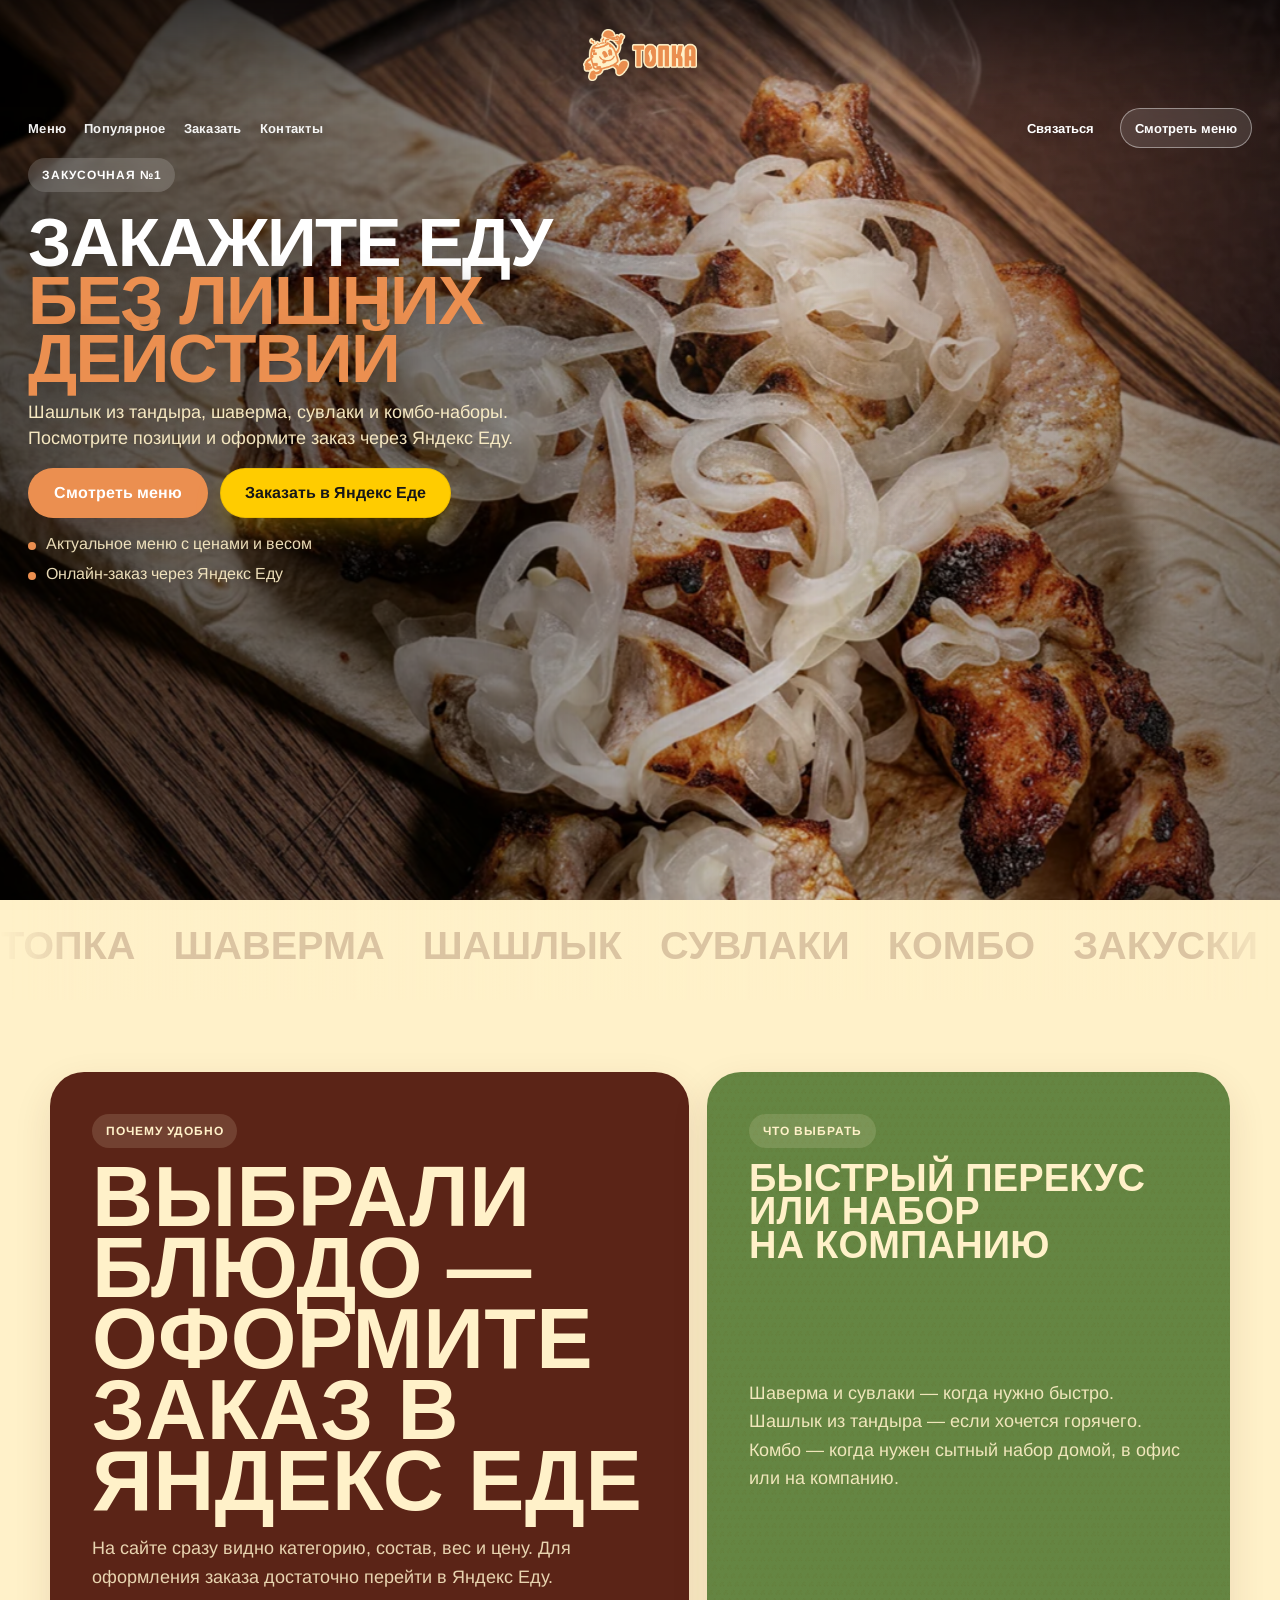
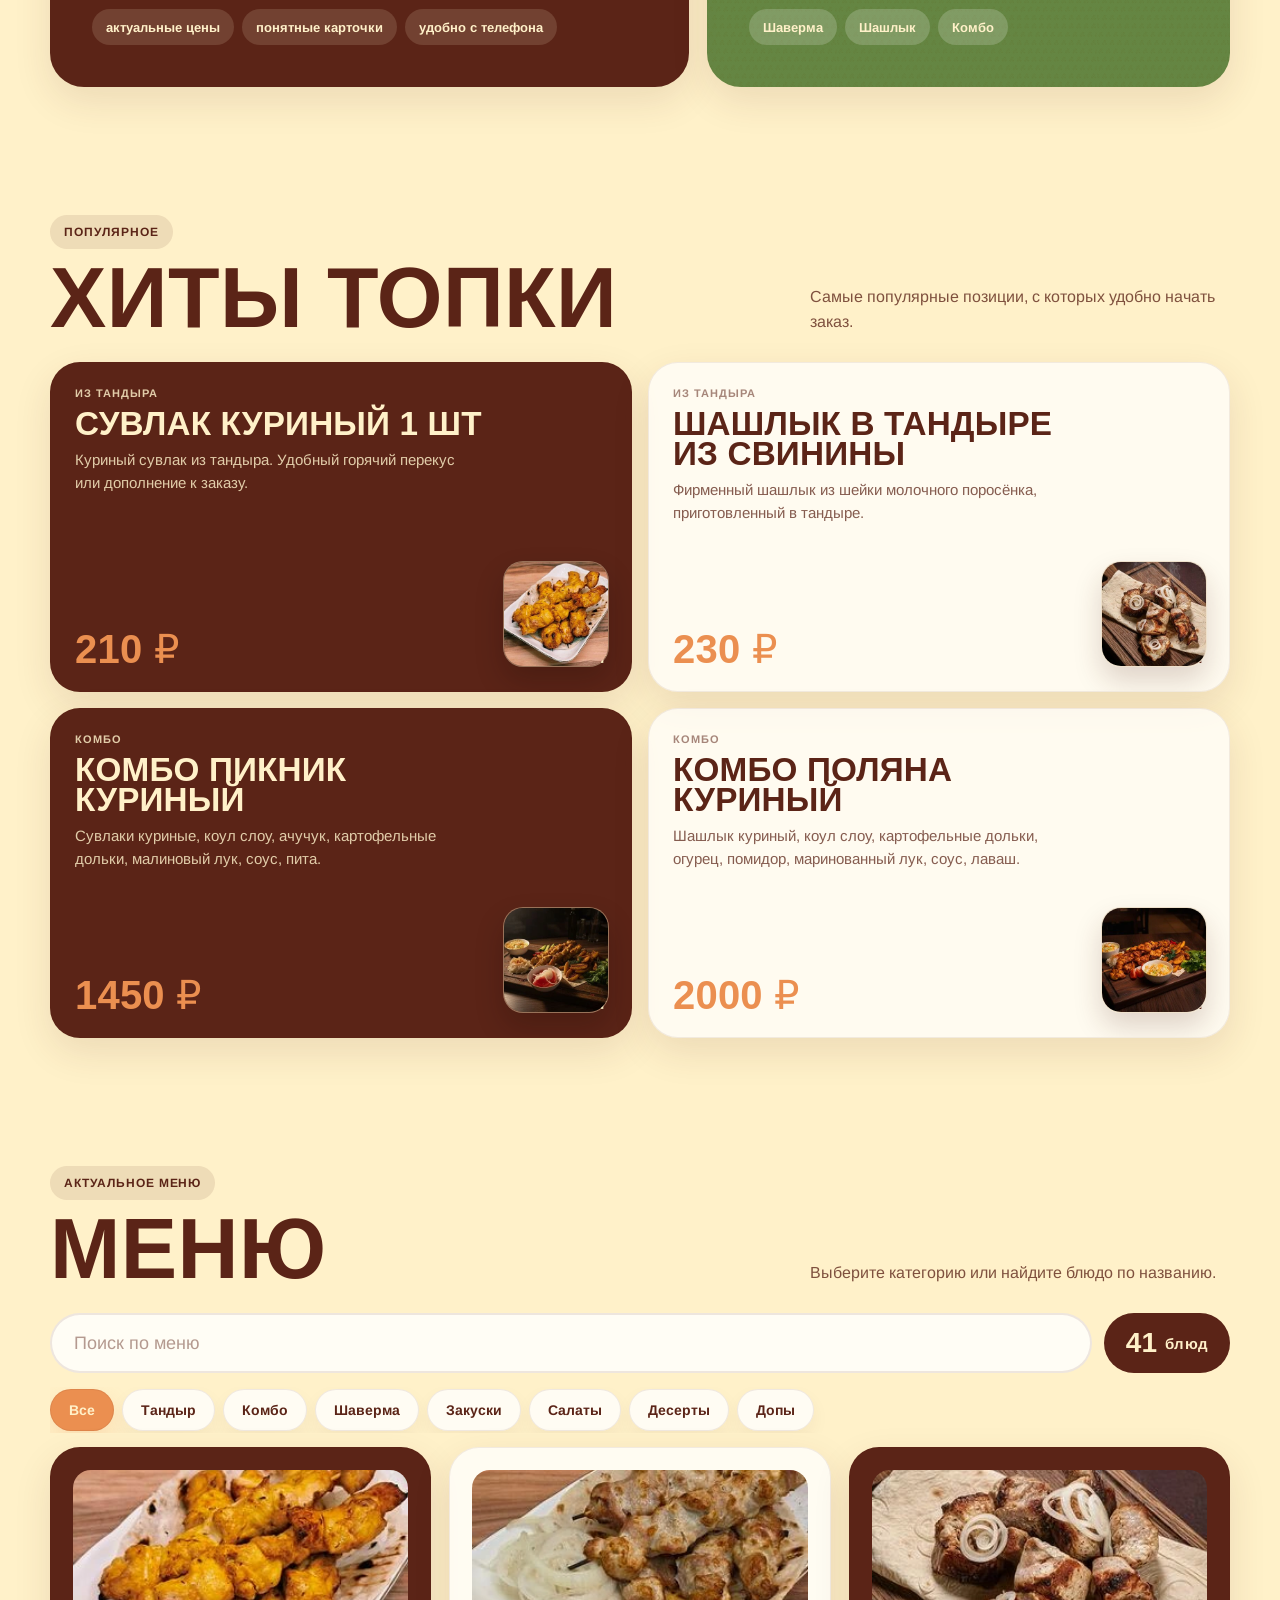
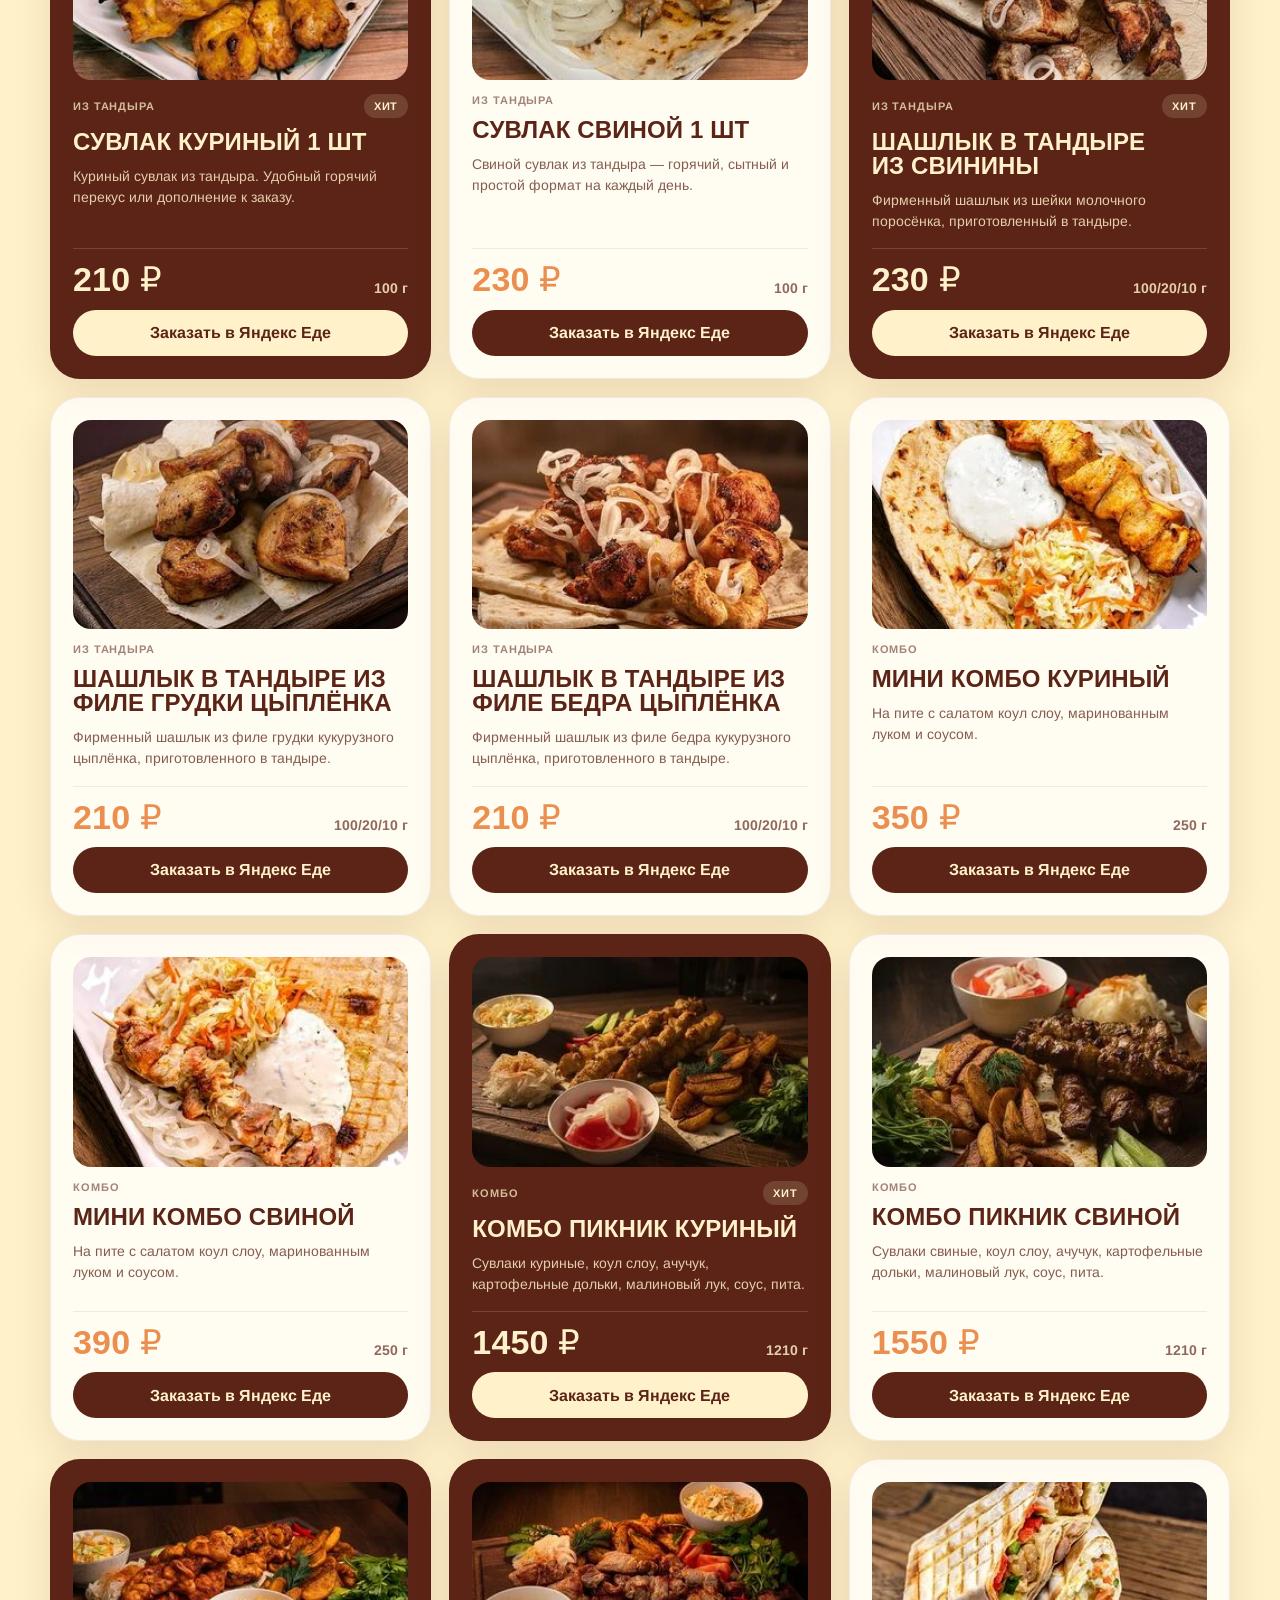
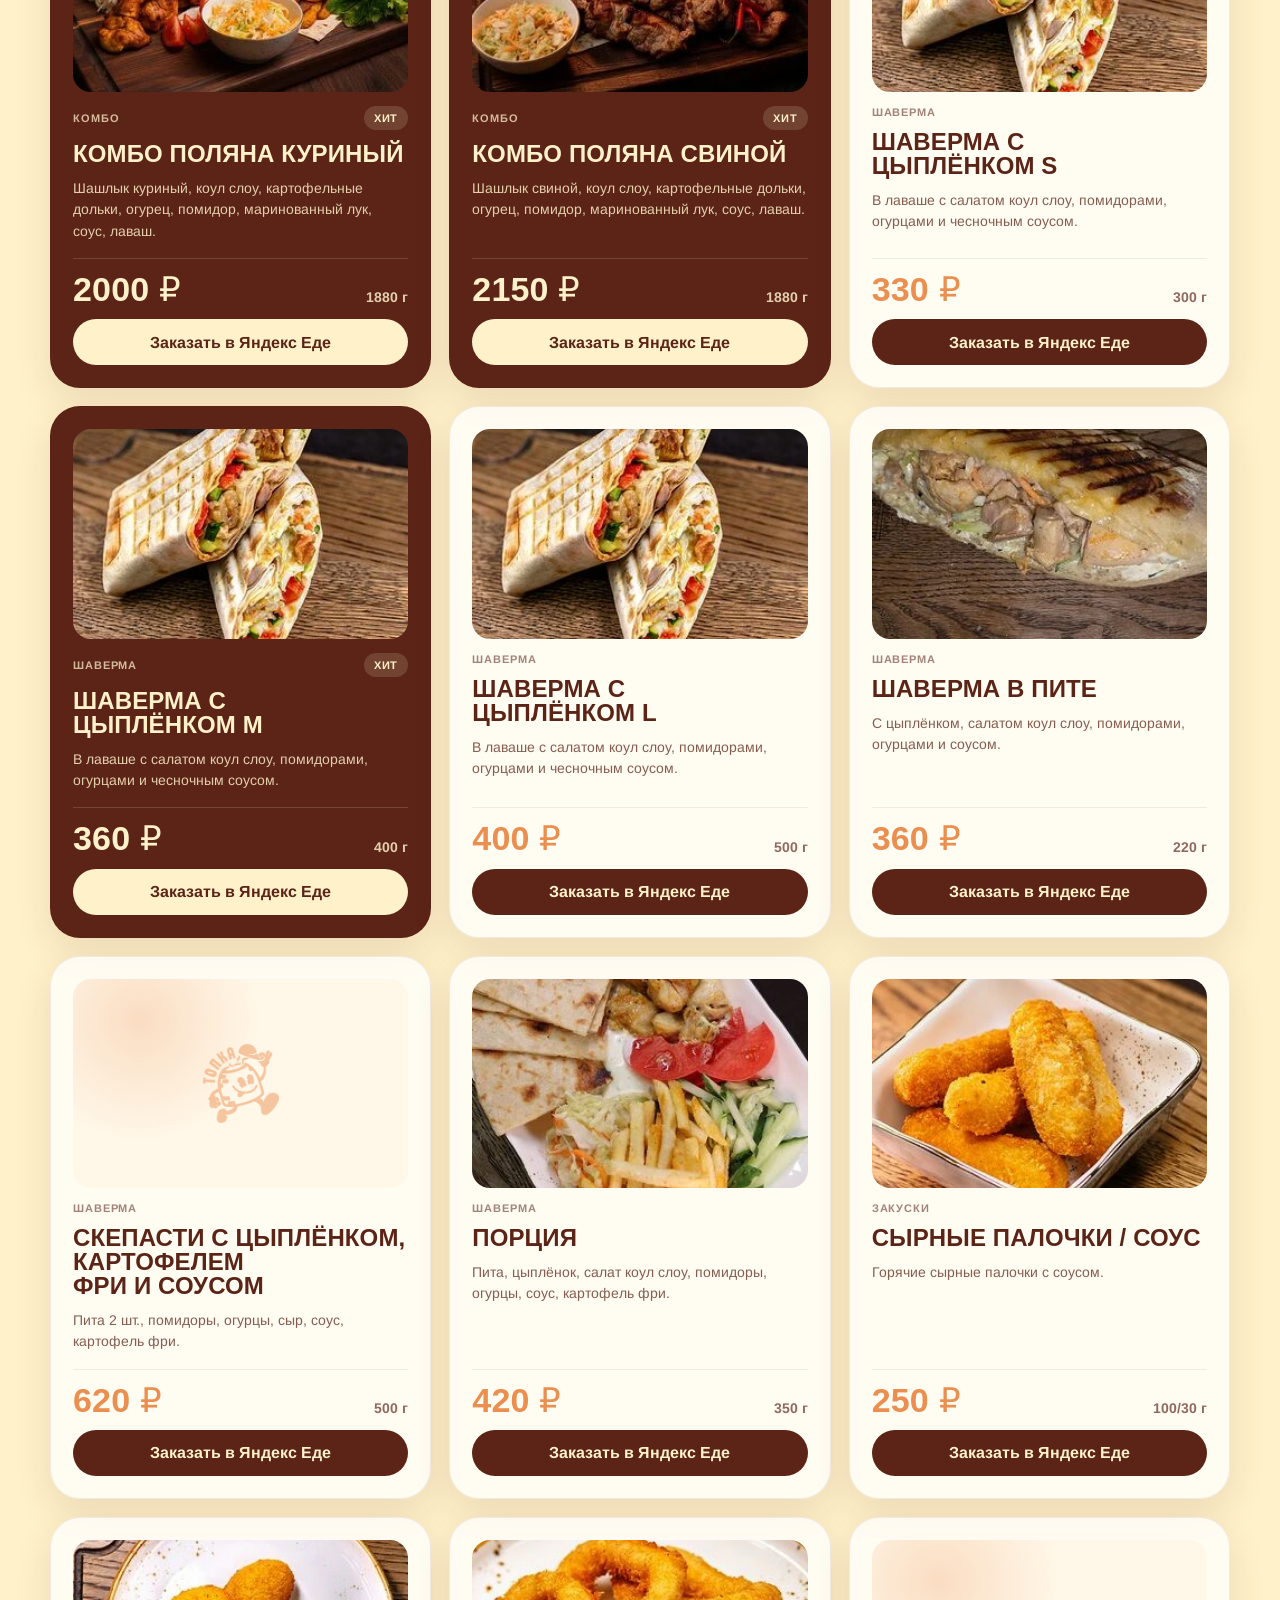
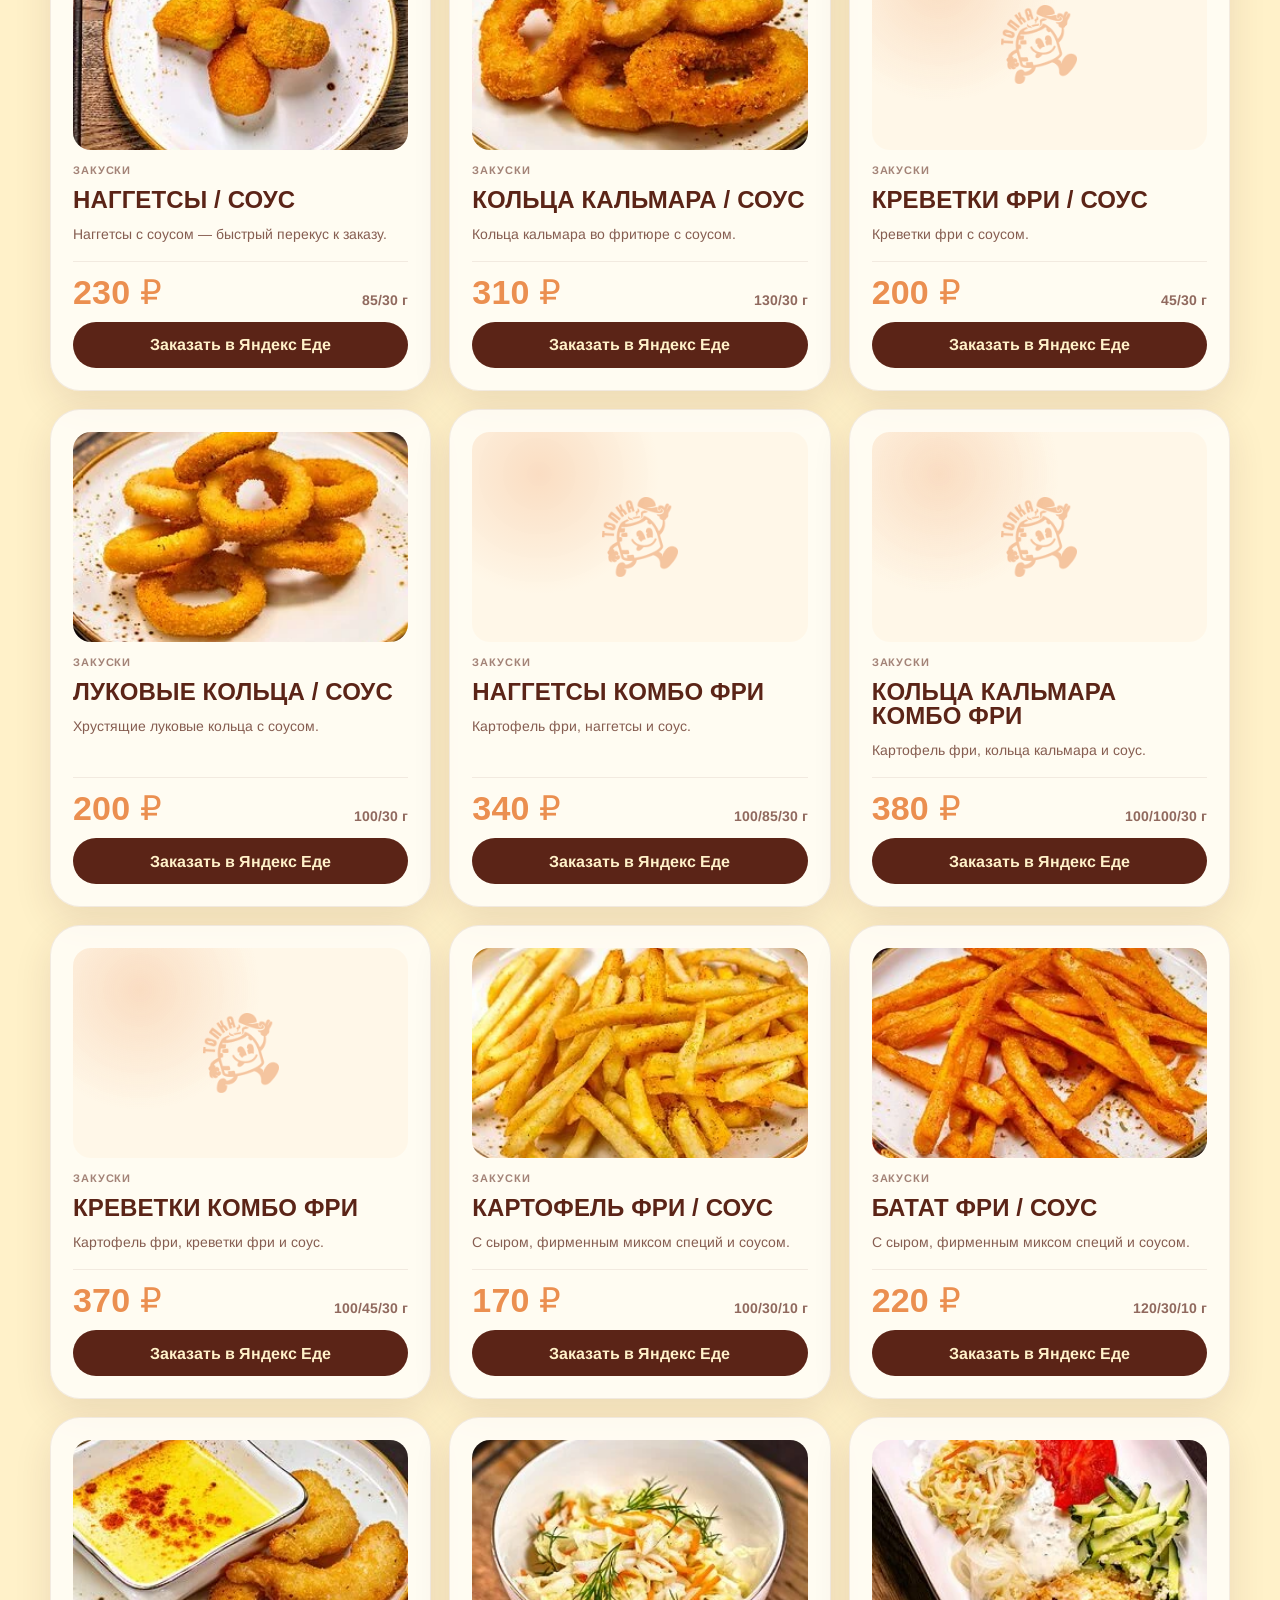
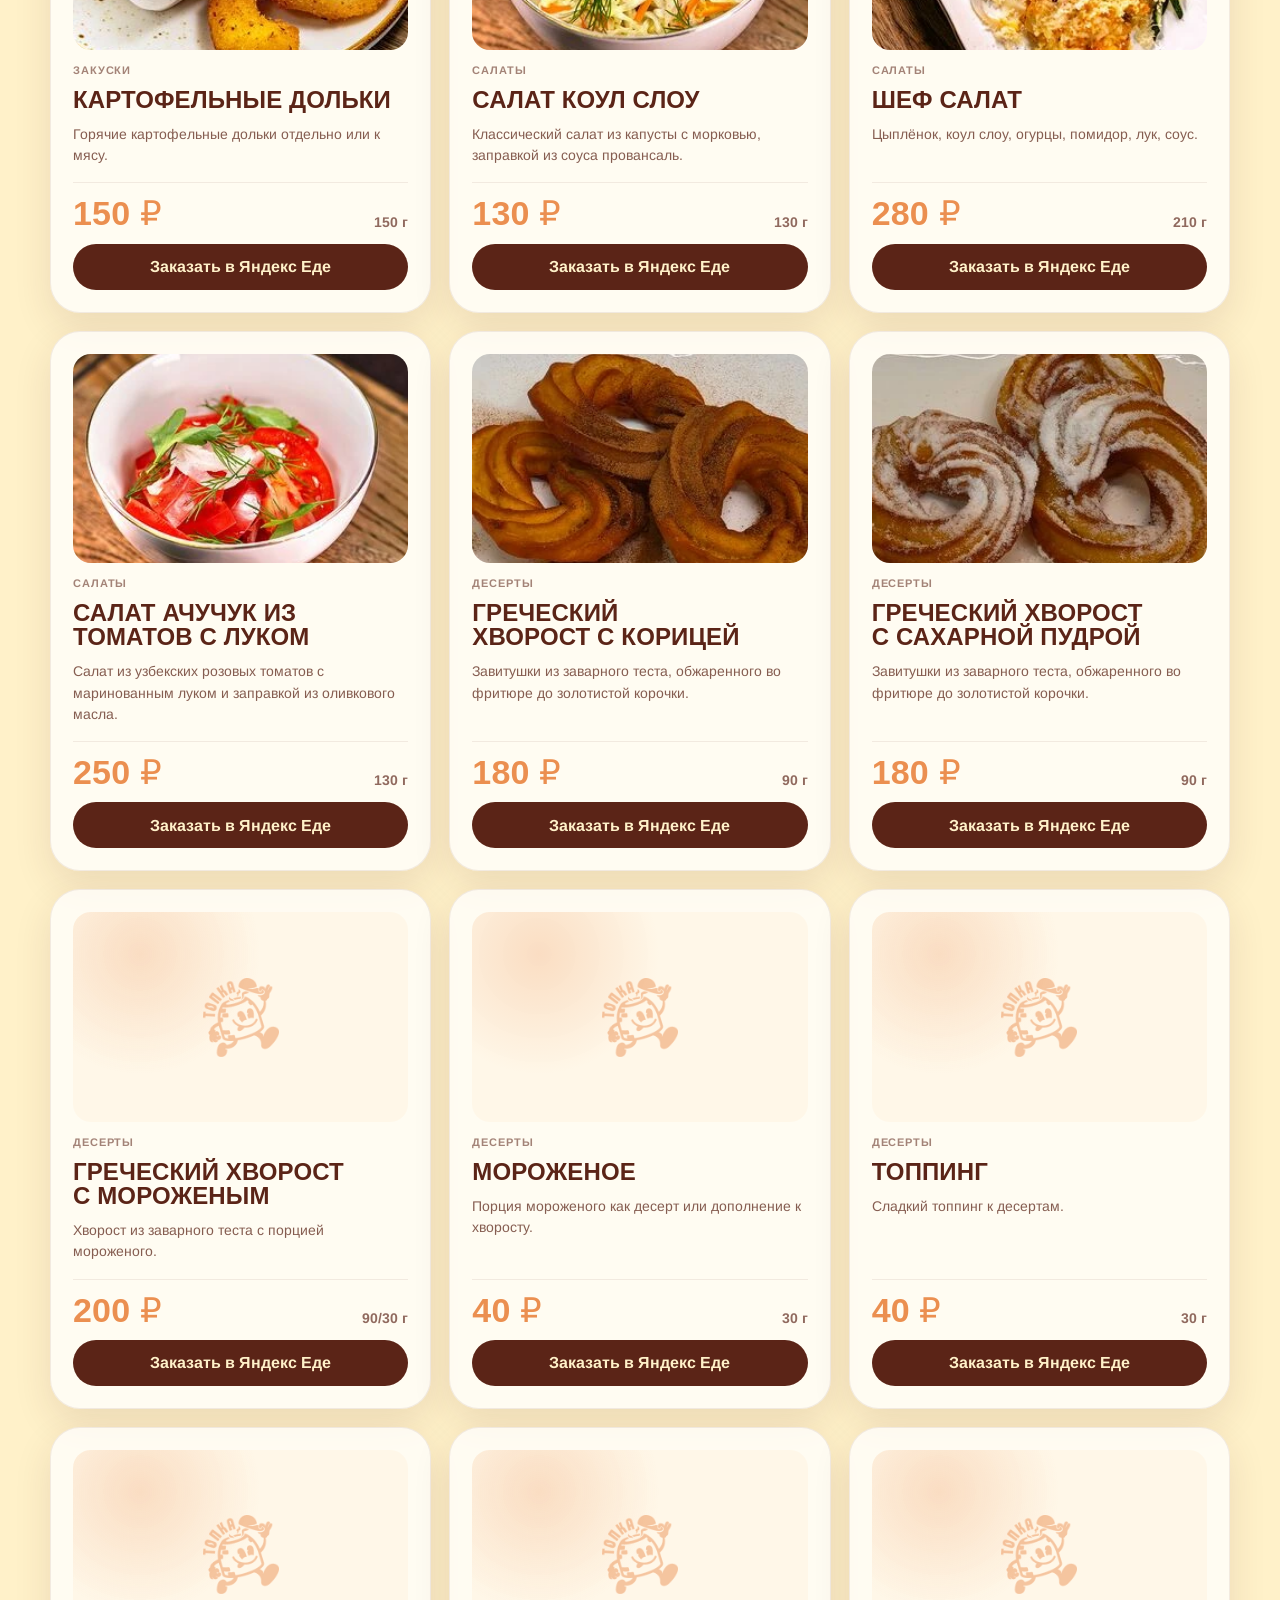
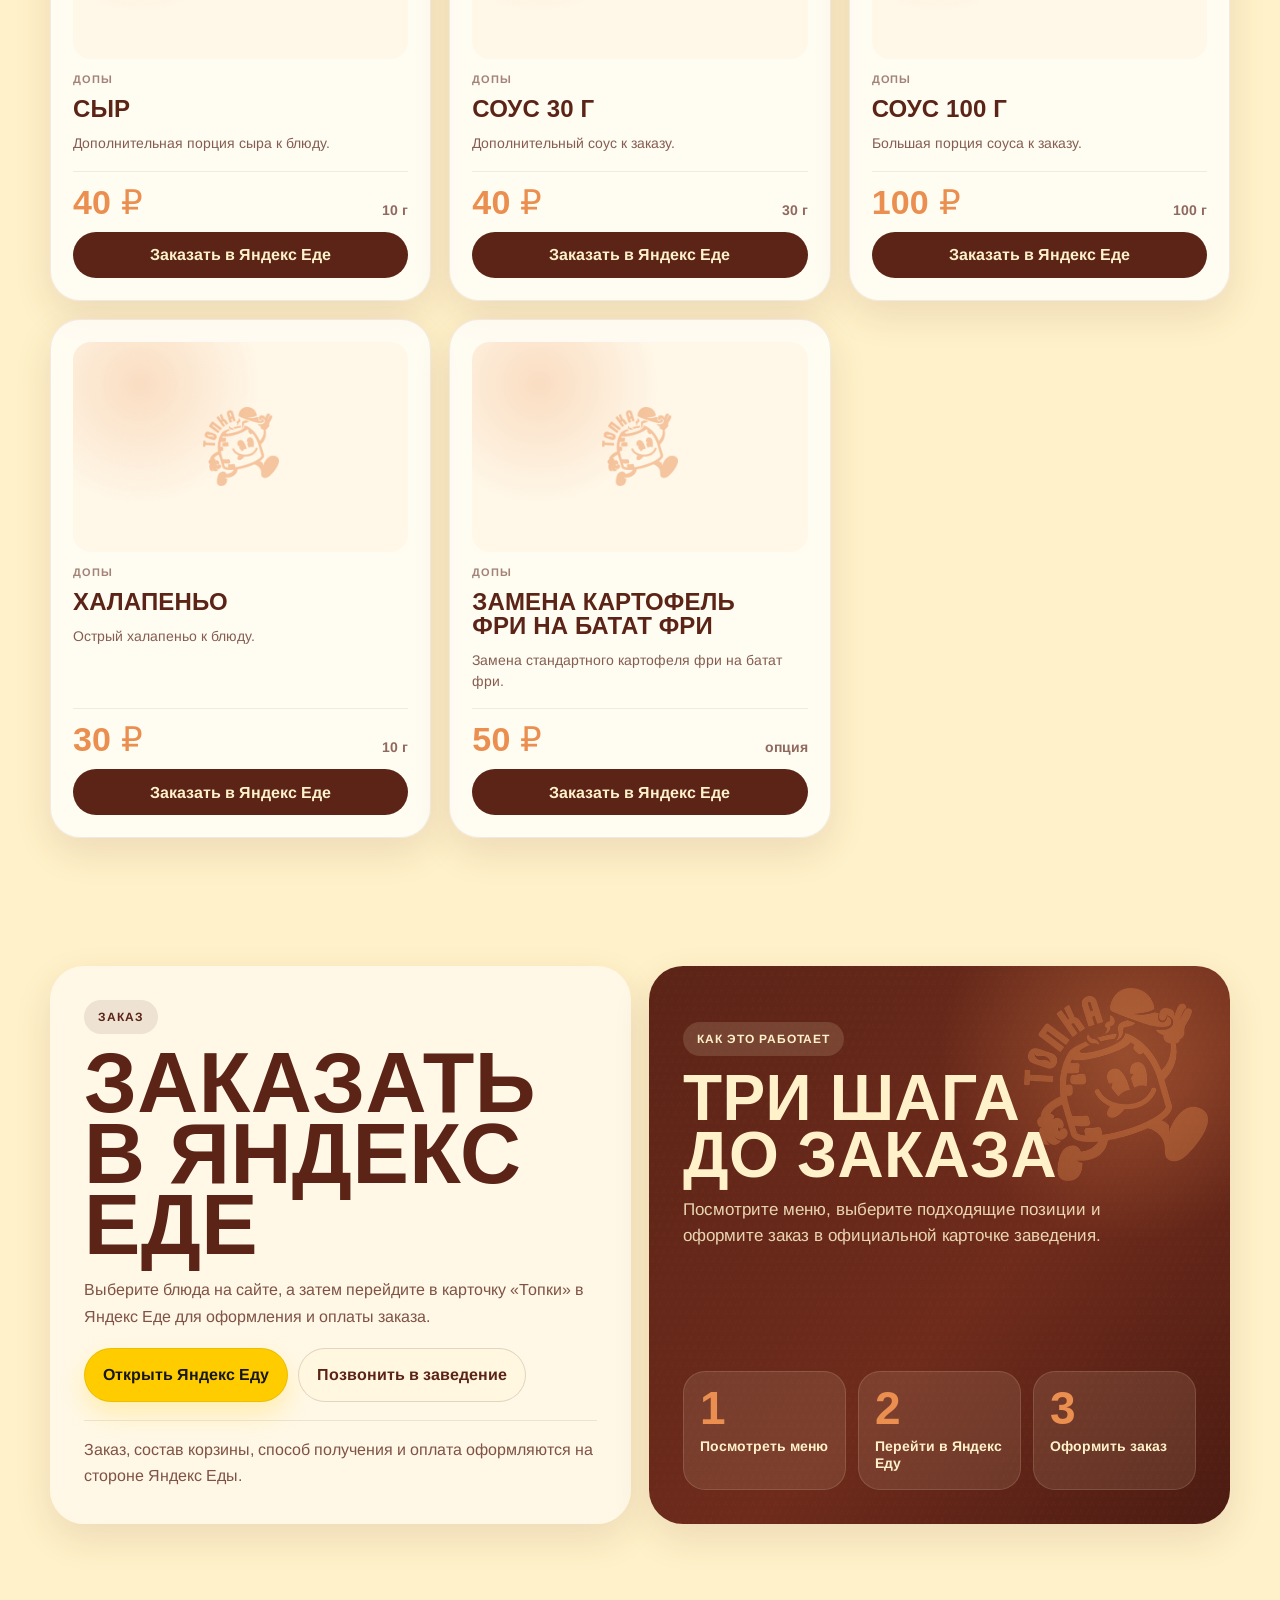
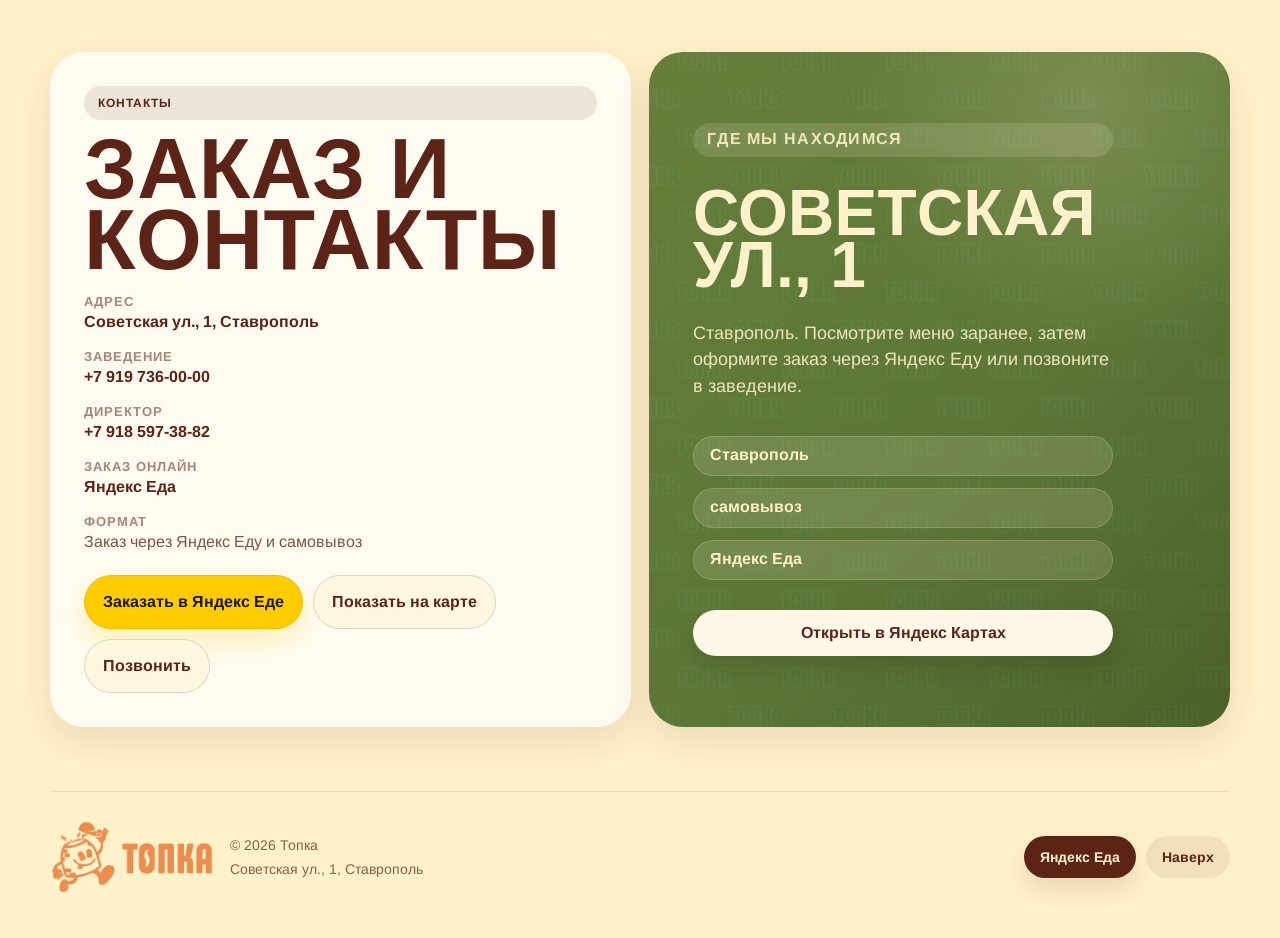
==== commit 7e019368: "Add files via upload" ====
--- a/preview_single_js.html
+++ b/preview_single_js.html
@@ -300,7 +300,7 @@
 .contacts__info{background:rgba(255,255,255,.72)}.contacts__info h2{margin:14px 0 18px}.contacts dl{display:grid;gap:14px;margin:0}.contacts dt{margin-bottom:4px;font-size:13px;font-weight:900;text-transform:uppercase;letter-spacing:.08em;color:rgba(91,36,23,.54)}.contacts dd{margin:0}
 .map-card{position:relative;overflow:hidden;display:flex;align-items:flex-end;min-height:250px;background:linear-gradient(180deg,rgba(91,126,58,.96),rgba(75,106,45,.96));color:var(--cream)}.map-card img{position:absolute;inset:0;width:100%;height:100%;object-fit:cover;opacity:.08}.map-card div{position:relative;display:grid;gap:12px;max-width:420px}.map-card strong{font-family:var(--font-head);font-size:clamp(42px,10vw,64px);line-height:.92;text-transform:uppercase;letter-spacing:-.015em}.map-card span{font-size:16px;line-height:1.55;color:rgba(255,241,201,.9)}
 
-.footer{width:var(--container);margin:0 auto;padding:28px 0 110px;color:rgba(91,36,23,.68);font-size:14px}.footer img{width:160px;margin-bottom:10px}.footer p{margin:0 0 10px}.footer a{font-weight:900}
+.footer{width:var(--container);margin:0 auto;padding:28px 0 110px;display:grid;gap:18px;color:rgba(91,36,23,.72);font-size:14px;border-top:1px solid rgba(91,36,23,.10)}.footer__brand{display:flex;align-items:center;gap:16px;min-width:0}.footer__brand img{display:block;width:164px;height:auto;flex:0 0 auto;object-fit:contain}.footer__text{display:grid;gap:4px}.footer__text p{margin:0;line-height:1.45}.footer__actions{display:flex;flex-wrap:wrap;gap:10px}.footer__link{display:inline-flex;align-items:center;justify-content:center;min-height:42px;padding:0 16px;border-radius:999px;background:var(--brown);color:var(--cream);font-weight:900;text-decoration:none;box-shadow:0 12px 24px rgba(79,35,24,.12)}.footer__link--ghost{background:rgba(91,36,23,.08);color:var(--brown);box-shadow:none}
 .floating-order{position:fixed;left:14px;right:14px;bottom:14px;z-index:45;display:flex;align-items:center;justify-content:center;min-height:54px;border-radius:999px;background:var(--brown);color:var(--cream);font-weight:900;box-shadow:0 18px 30px rgba(79,35,24,.22)}
 .scroll-top{position:fixed;right:14px;bottom:82px;z-index:45;width:48px;height:48px;border:0;border-radius:50%;background:var(--orange);color:var(--cream);font-size:20px;box-shadow:0 18px 30px rgba(235,143,80,.24);opacity:0;pointer-events:none;transform:translateY(12px);transition:.2s ease}.scroll-top.is-visible{opacity:1;pointer-events:auto;transform:none}
 
@@ -310,7 +310,7 @@
   .menu-tools{grid-template-columns:minmax(0,1fr) auto}.menu-count{justify-self:stretch}
   .menu-grid{grid-template-columns:repeat(2,minmax(0,1fr));gap:14px}
   .hit-grid{grid-template-columns:repeat(2,minmax(0,1fr))}
-  .footer{display:flex;align-items:center;justify-content:space-between;gap:18px}.footer img{margin-bottom:0}.footer p{margin:0}
+  .footer{grid-template-columns:minmax(0,1fr) auto;align-items:center;gap:16px 24px}.footer__actions{justify-self:end}
 }
 
 @media (min-width:760px){
@@ -2363,6 +2363,228 @@
   flex-wrap:wrap;
 }
 
+
+/* === V24: фиксы логотипа в карточке заказа и аккуратный футер === */
+.order__card--new{
+  gap:22px;
+}
+.order__mascot{
+  width:104px;
+  max-width:none;
+  height:auto;
+  object-fit:contain;
+  right:22px;
+  top:22px;
+  opacity:.32;
+  filter:none;
+}
+.order__card-body{
+  max-width:520px;
+  margin-top:22px;
+  padding-right:92px;
+}
+.order__card-body h3{
+  margin:14px 0 14px;
+  max-width:420px;
+}
+.order__card-body p{
+  max-width:440px;
+}
+.order-steps{
+  gap:12px;
+}
+.order-steps div{
+  display:flex;
+  flex-direction:column;
+  justify-content:flex-start;
+}
+
+@media (min-width:980px){
+  .order__card--new{
+    padding:34px;
+  }
+  .order__card-body h3{
+    font-size:clamp(52px,5.2vw,78px);
+    line-height:.88;
+  }
+}
+
+@media (max-width:979px){
+  .order__mascot{
+    width:88px;
+    right:18px;
+    top:18px;
+    opacity:.24;
+  }
+  .order__card-body{
+    margin-top:12px;
+    padding-right:72px;
+  }
+  .order__card-body h3{
+    font-size:clamp(46px,8vw,68px);
+    max-width:360px;
+  }
+}
+
+@media (max-width:640px){
+  .order__card-body{
+    padding-right:0;
+  }
+  .order__mascot{
+    position:relative;
+    width:84px;
+    right:auto;
+    top:auto;
+    opacity:.36;
+    margin:0 0 -12px auto;
+  }
+  .footer{
+    padding-bottom:36px;
+  }
+  .footer__brand{
+    align-items:flex-start;
+  }
+  .footer__brand img{
+    width:138px;
+  }
+  .footer__actions{
+    width:100%;
+  }
+  .footer__link{
+    flex:1 1 100%;
+  }
+}
+
+
+/* === V25: финальная полировка клиентского вида (хиты/карточки/общий баланс) === */
+.hit-grid{
+  grid-template-columns:repeat(4,minmax(0,1fr));
+  gap:16px;
+}
+.hit-card{
+  min-height:356px;
+  padding:24px;
+  border-radius:30px;
+  gap:10px;
+}
+.hit-card h3{
+  font-size:clamp(24px,2.6vw,34px);
+  line-height:.9;
+  padding-right:124px;
+  text-wrap:balance;
+}
+.hit-card p{
+  font-size:15px;
+  line-height:1.5;
+  padding-right:126px;
+  max-width:none;
+}
+.hit-card__label{
+  font-size:11px;
+  letter-spacing:.09em;
+}
+.hit-card img{
+  position:absolute;
+  right:22px;
+  bottom:24px;
+  width:106px;
+  height:106px;
+  object-fit:cover;
+  object-position:center;
+  border-radius:20px;
+  opacity:1;
+  background:rgba(255,247,224,.92);
+  border:1px solid rgba(91,36,23,.10);
+  box-shadow:0 14px 28px rgba(79,35,24,.18);
+}
+.hit-card:nth-child(odd) img{
+  background:rgba(255,241,201,.18);
+  border-color:rgba(255,241,201,.24);
+  box-shadow:0 14px 28px rgba(25,10,6,.22);
+}
+.hit-card__meta{
+  align-items:flex-end;
+}
+.hit-card__meta strong{
+  font-size:40px;
+  line-height:.9;
+}
+.hit-card__meta span{
+  font-size:16px;
+  font-weight:700;
+}
+.section-head h2,
+.order__content h2,
+.contacts__info strong,
+.map-card__content strong{
+  text-wrap:balance;
+}
+@media (min-width:980px) and (max-width:1280px){
+  .hit-grid{
+    grid-template-columns:repeat(2,minmax(0,1fr)) !important;
+    gap:16px !important;
+  }
+  .hit-card{
+    min-height:330px !important;
+  }
+}
+@media (min-width:761px) and (max-width:979px){
+  .hit-grid{
+    grid-template-columns:repeat(2,minmax(0,1fr));
+    gap:14px;
+  }
+  .hit-card{
+    min-height:320px;
+  }
+  .hit-card h3,
+  .hit-card p{
+    padding-right:116px;
+  }
+  .hit-card img{
+    width:96px;
+    height:96px;
+    right:18px;
+    bottom:20px;
+  }
+}
+@media (max-width:760px){
+  .hit-grid{
+    grid-template-columns:1fr !important;
+    gap:14px !important;
+  }
+  .hit-card{
+    min-height:auto !important;
+    padding:18px !important;
+    display:grid;
+    grid-template-columns:1fr;
+    gap:12px;
+  }
+  .hit-card h3,
+  .hit-card p{
+    padding-right:0 !important;
+  }
+  .hit-card h3{
+    font-size:clamp(26px,8vw,34px);
+  }
+  .hit-card img{
+    position:relative !important;
+    right:auto !important;
+    bottom:auto !important;
+    width:100% !important;
+    height:170px !important;
+    margin-top:4px;
+    border-radius:18px !important;
+    order:4;
+  }
+  .hit-card__meta{
+    order:5;
+    margin-top:0;
+  }
+  .hit-card__meta strong{
+    font-size:34px;
+  }
+}
+
 </style>
 <script>document.documentElement.classList.replace('no-js','js');</script>
 </head>
@@ -2817,7 +3039,7 @@
 <div class="menu-card__top">
 <span>Шаверма</span>
 </div>
-<h3 itemprop="name">Снекасти с цыплёнком, картофелем фри и соусом</h3>
+<h3 itemprop="name">Скепасти с цыплёнком, картофелем фри и соусом</h3>
 <p itemprop="description">Пита 2 шт., помидоры, огурцы, сыр, соус, картофель фри.</p>
 <div class="menu-card__meta" itemprop="offers" itemscope="" itemtype="https://schema.org/Offer">
 <meta content="RUB" itemprop="priceCurrency"/>
@@ -3314,9 +3536,17 @@
 </section>
 </main>
 <footer class="footer">
+<div class="footer__brand">
 <img alt="Топка" decoding="async" height="327" src="assets/logo-horizontal.png" width="720"/>
-<p>© 2026 Топка. Советская ул., 1, Ставрополь.</p>
-<a href="#top">Наверх</a>
+<div class="footer__text">
+<p>© 2026 Топка</p>
+<p>Советская ул., 1, Ставрополь</p>
+</div>
+</div>
+<div class="footer__actions">
+<a class="footer__link" href="https://eda.yandex.ru/restaurant/topka_prjdh?utm_campaign=android&amp;utm_medium=referral&amp;utm_source=rst_shared_link" rel="noopener noreferrer" target="_blank">Яндекс Еда</a>
+<a class="footer__link footer__link--ghost" href="#top">Наверх</a>
+</div>
 </footer>
 <a class="floating-order" href="https://eda.yandex.ru/restaurant/topka_prjdh?utm_campaign=android&amp;utm_medium=referral&amp;utm_source=rst_shared_link" rel="noopener noreferrer" target="_blank">Заказать в Яндекс Еде</a>
 <button aria-label="Наверх" class="scroll-top" data-scroll-top="" type="button">↑</button>
@@ -3672,7 +3902,7 @@
   {
     "id": "snekasti-s-cyplenkom-kartofelem-fri-i-sousom",
     "slug": "snekasti-s-cyplenkom-kartofelem-fri-i-sousom",
-    "title": "Снекасти с цыплёнком, картофелем фри и соусом",
+    "title": "Скепасти с цыплёнком, картофелем фри и соусом",
     "category": "shawarma",
     "categoryLabel": "Шаверма",
     "price": 620,
@@ -3680,7 +3910,7 @@
     "weight": "500 г",
     "description": "Пита 2 шт., помидоры, огурцы, сыр, соус, картофель фри.",
     "image": null,
-    "imageAlt": "Снекасти с цыплёнком, картофелем фри и соусом",
+    "imageAlt": "Скепасти с цыплёнком, картофелем фри и соусом",
     "isActive": true,
     "isHot": false,
     "sort": 160,
